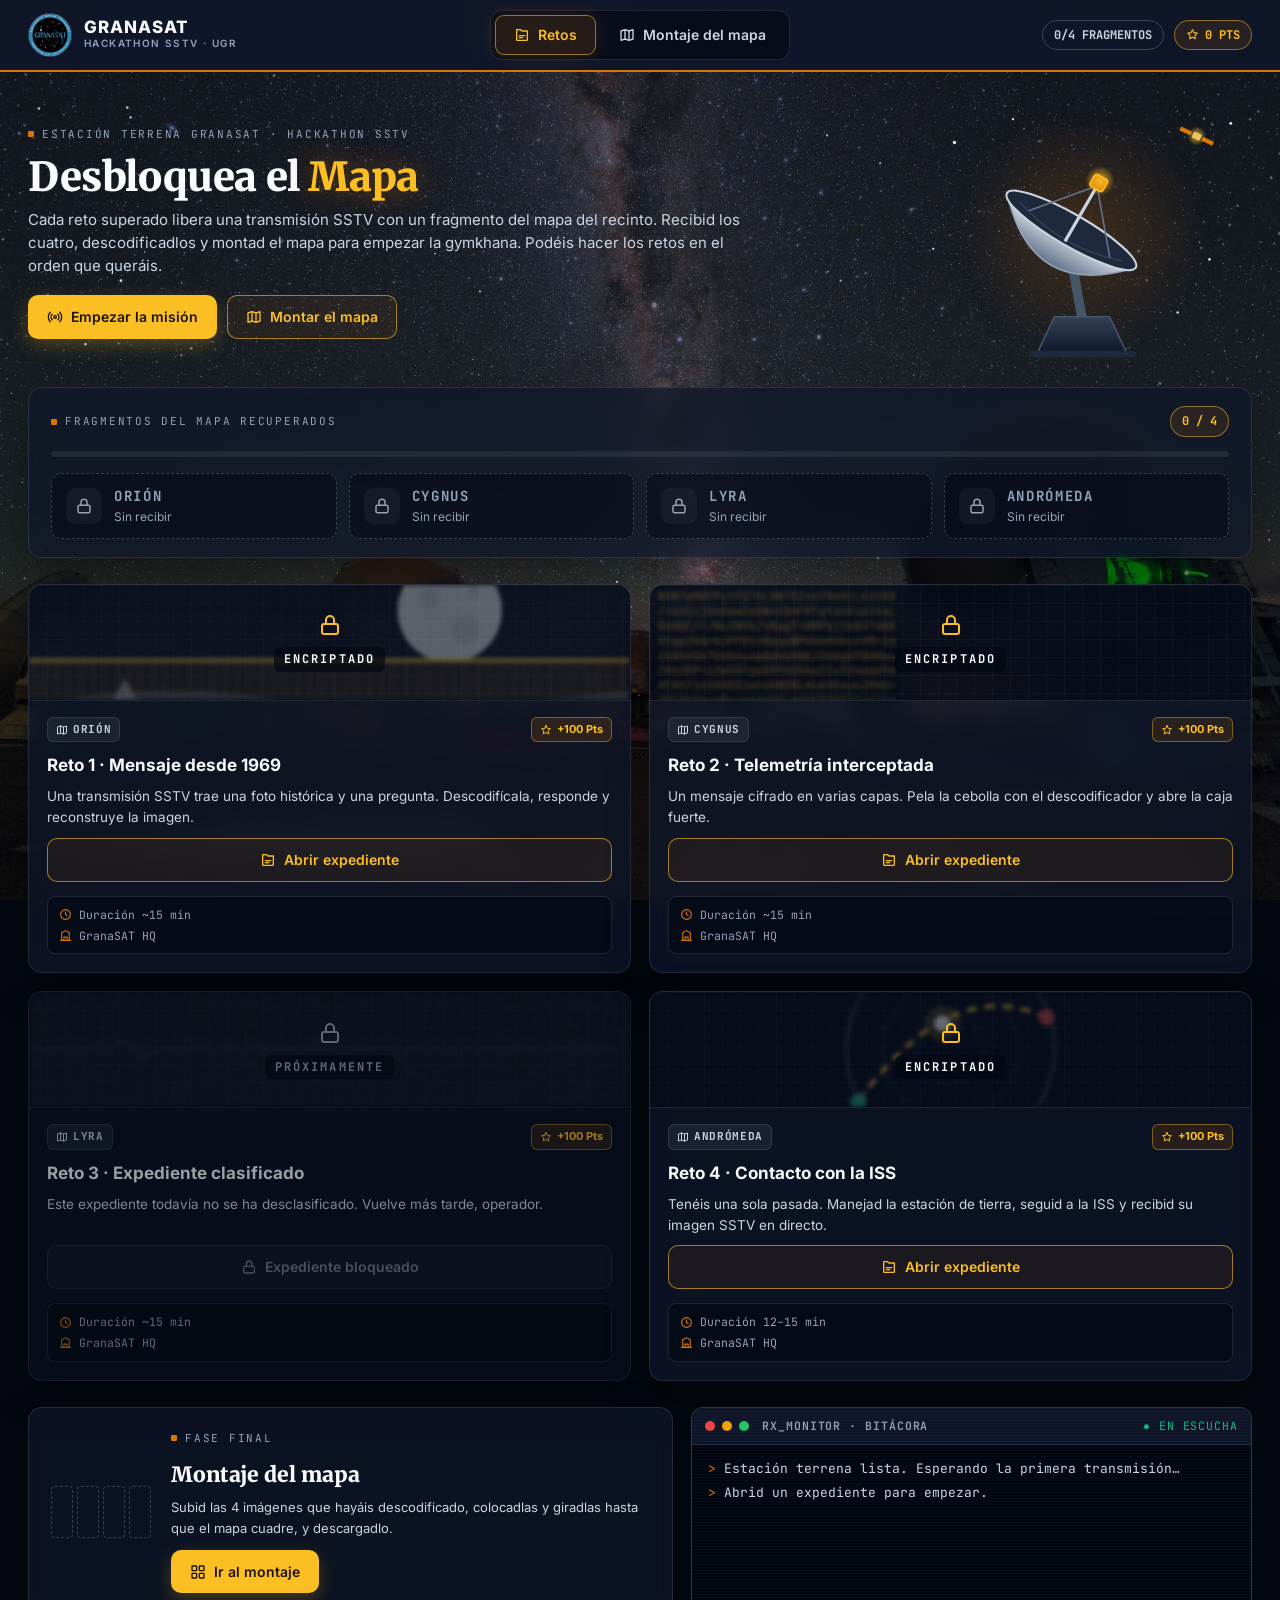
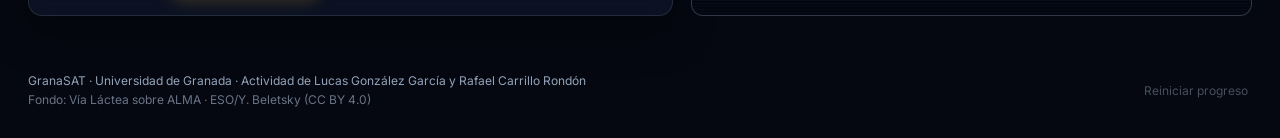
==== web/index.html @ 9832342c "Reto 4 «Contacto con la ISS»: la estación de tierra en un paso simulado → ANDRÓMEDA Sustituye a «SST" ====
<!DOCTYPE html>
<html lang="es">
<head>
  <meta charset="UTF-8">
  <meta name="viewport" content="width=device-width, initial-scale=1.0">
  <title>Desbloquea el Mapa · GranaSAT</title>
  <link rel="icon" href="assets/img/logo.jpg">
  <link rel="stylesheet" href="css/estilo.css">
</head>
<body>
  <header class="cabecera">
    <div class="cabecera-int">
      <a class="marca" href="#/panel" aria-label="Ir al panel principal">
        <img src="assets/img/logo.jpg" alt="Logo de GranaSAT">
        <div>
          <div class="marca-nombre">GRANASAT</div>
          <div class="marca-sub">Hackathon SSTV · UGR</div>
        </div>
      </a>
      <nav class="nav" aria-label="Secciones">
        <a href="#/panel" data-ruta="panel">Retos</a>
        <a href="#/montaje" data-ruta="montaje">Montaje del mapa</a>
      </nav>
      <div class="cabecera-der">
        <span class="chip" id="chip-fragmentos">0/4 FRAGMENTOS</span>
        <span class="chip chip-ambar" id="chip-puntos">0 PTS</span>
      </div>
    </div>
  </header>

  <main class="contenedor">
    <div id="aviso-global" class="aviso aviso-error oculto" style="margin:0 0 20px">
      Este navegador no permite descifrar las recompensas. Abrid la web con Chrome o Edge actualizados.
    </div>
    <div id="vista" class="vista"></div>
  </main>

  <footer class="pie">
    <span>GranaSAT · Universidad de Granada · Actividad de Lucas González García y Rafael Carrillo Rondón
      <br><span style="opacity:.7">Fondo: Vía Láctea sobre ALMA · ESO/Y. Beletsky (CC BY 4.0)</span></span>
    <button class="reinicio" id="reiniciar" title="Solo para la organización">Reiniciar progreso</button>
  </footer>

  <script src="js/iconos.js"></script>
  <script src="js/base.js"></script>
  <script src="js/efectos.js"></script>
  <script src="js/ilustraciones.js"></script>
  <script src="js/reproductor.js"></script>
  <script src="js/operaciones.js"></script>
  <script src="js/iss_sim.js"></script>
  <script src="assets/data/reto1_llaves.js"></script>
  <script src="assets/data/reto2_llaves.js"></script>
  <script src="assets/data/reto2_cadenas.js"></script>
  <script src="assets/data/reto4_llaves.js"></script>
  <script src="js/app.js"></script>
  <script src="js/reto1.js"></script>
  <script src="js/reto2.js"></script>
  <script src="js/reto4.js"></script>
  <script src="js/montaje.js"></script>
</body>
</html>
---- web/css/estilo.css ----
/* Hackathon SSTV · GranaSAT — estilo "Explorador Enigma" (oscuro) */

/* ---------- Fuentes locales (SIL Open Font License, ver assets/fonts/LICENCIAS.txt) ---------- */
@font-face { font-family: "Inter"; src: url("../assets/fonts/inter-latin.woff2") format("woff2"); font-weight: 400 800; font-display: swap; }
@font-face { font-family: "JetBrains Mono"; src: url("../assets/fonts/jetbrains-mono-latin.woff2") format("woff2"); font-weight: 400 700; font-display: swap; }
@font-face { font-family: "Merriweather"; src: url("../assets/fonts/merriweather-latin.woff2") format("woff2"); font-weight: 400 900; font-display: swap; }

:root {
  --navy: #0f172a;
  --navy-2: #111a2e;
  --naranja: #d97706;
  --ambar: #fbbf24;
  --texto: #f8fafc;
  --texto-2: #cbd5e1;
  --texto-3: #94a3b8;
  --exito: #10b981;
  --error: #f87171;
  --tarjeta: rgba(15, 23, 42, 0.72);
  --tarjeta-solida: rgba(11, 17, 32, 0.92);
  --borde: rgba(148, 163, 184, 0.18);
  --borde-fuerte: rgba(148, 163, 184, 0.32);
  --terminal: rgba(3, 7, 18, 0.85);
  --radio: 14px;
  --serif: "Merriweather", Georgia, serif;
  --sans: "Inter", "Segoe UI", system-ui, sans-serif;
  --mono: "JetBrains Mono", Consolas, monospace;
}

* { box-sizing: border-box; }
html { scroll-behavior: smooth; }
body {
  margin: 0;
  min-height: 100vh;
  color: var(--texto);
  font-family: var(--sans);
  font-size: 15px;
  line-height: 1.55;
  background-color: #050811;
  /* Fondo: Vía Láctea sobre las antenas de ALMA (ESO/Y. Beletsky, CC BY 4.0). Velo más oscuro arriba,
     donde va el texto, y más claro abajo para que asomen las antenas. */
  background-image: linear-gradient(180deg, rgba(5, 8, 17, 0.62) 0%, rgba(5, 8, 17, 0.5) 55%, rgba(5, 8, 17, 0.35) 100%),
                    url("../assets/img/fondo.jpg");
  background-size: cover;
  background-position: center bottom;
  background-attachment: fixed;
}
img { max-width: 100%; }
button, input, select { font: inherit; color: inherit; }
code, .mono { font-family: var(--mono); }
/* Sin ligaduras en la letra técnica: "==" o "->" deben verse tal cual (importa en Base64) */
code, .mono, textarea, .salida, .transmision, .chip, .ventana, .rotulo, .chuleta, .ingrediente-params { font-variant-ligatures: none; font-feature-settings: "liga" 0, "calt" 0; }
.paso, .panel { scroll-margin-top: 90px; }
a { color: var(--ambar); }
:focus-visible { outline: 2px solid var(--ambar); outline-offset: 2px; }
.oculto { display: none !important; }

/* ---------- Cabecera ---------- */
.cabecera {
  position: sticky; top: 0; z-index: 50;
  background: rgba(15, 23, 42, 0.94);
  backdrop-filter: blur(10px);
  border-bottom: 2px solid var(--naranja);
}
/* Tres columnas: marca a la izquierda, menú en el centro exacto, marcadores a la derecha */
.cabecera-int {
  max-width: 1440px; margin: 0 auto; padding: 10px 28px;
  display: grid; grid-template-columns: 1fr auto 1fr; align-items: center; gap: 24px;
}
.marca { justify-self: start; }
.marca { display: flex; align-items: center; gap: 12px; text-decoration: none; color: var(--texto); }
.marca img { width: 44px; height: 44px; border-radius: 50%; object-fit: cover; border: 1px solid var(--borde-fuerte); }
.marca-nombre { font-weight: 800; letter-spacing: 0.06em; font-size: 17px; line-height: 1.1; }
.marca-sub { font-size: 10px; letter-spacing: 0.14em; color: var(--texto-3); font-weight: 600; text-transform: uppercase; }
.nav {
  display: flex; gap: 4px; padding: 4px; border-radius: 12px;
  background: rgba(3, 7, 18, 0.55); border: 1px solid var(--borde);
}
.nav a {
  display: inline-flex; align-items: center; gap: 8px;
  color: var(--texto-2); text-decoration: none; font-weight: 600; font-size: 14px;
  padding: 8px 18px; border-radius: 9px; border: 1px solid transparent; transition: color 0.15s, background 0.15s;
}
.nav a svg { width: 16px; height: 16px; }
.nav a:hover { color: var(--texto); background: rgba(255, 255, 255, 0.05); }
.nav a.activo { color: var(--ambar); border-color: rgba(251, 191, 36, 0.55); background: rgba(217, 119, 6, 0.14); box-shadow: 0 0 18px rgba(217, 119, 6, 0.18); }
.cabecera-der { justify-self: end; display: flex; align-items: center; gap: 10px; }
.chip {
  display: inline-flex; align-items: center; gap: 6px;
  font-family: var(--mono); font-size: 12px; font-weight: 700;
  padding: 5px 11px; border-radius: 999px; border: 1px solid var(--borde-fuerte); color: var(--texto-2);
  white-space: nowrap;
}
.chip svg { width: 13px; height: 13px; flex: none; }
.chip-ambar { color: var(--ambar); border-color: rgba(251, 191, 36, 0.5); background: rgba(217, 119, 6, 0.12); }
.chip-verde { color: #6ee7b7; border-color: rgba(16, 185, 129, 0.5); background: rgba(16, 185, 129, 0.12); }

/* ---------- Estructura ---------- */
.contenedor { max-width: 1440px; margin: 0 auto; padding: 28px 28px 56px; }
.vista { animation: aparecer 0.25s ease; }
@keyframes aparecer { from { opacity: 0; transform: translateY(6px); } to { opacity: 1; transform: none; } }

.titulo {
  font-family: var(--serif); font-weight: 900; font-size: 40px; line-height: 1.12;
  margin: 0; letter-spacing: -0.01em;
}
.titulo em { font-style: normal; color: var(--ambar); text-shadow: 0 0 28px rgba(217, 119, 6, 0.45); }
.subtitulo { color: var(--texto-2); margin: 8px 0 0; max-width: 720px; }
.cabeza-vista { display: flex; align-items: flex-end; justify-content: space-between; gap: 24px; flex-wrap: wrap; margin-bottom: 26px; }

.panel {
  background: var(--tarjeta);
  border: 1px solid var(--borde);
  border-radius: var(--radio);
  backdrop-filter: blur(12px);
  box-shadow: 0 18px 40px rgba(0, 0, 0, 0.35);
}
.panel-cuerpo { padding: 22px; }
.etiqueta-seccion {
  font-family: var(--mono); font-size: 11px; letter-spacing: 0.16em; text-transform: uppercase;
  color: var(--texto-3); display: flex; align-items: center; gap: 8px; margin: 0 0 12px;
}
.etiqueta-seccion::before { content: ""; width: 6px; height: 6px; background: var(--naranja); border-radius: 1px; }
.h-seccion { font-family: var(--serif); font-weight: 900; font-size: 21px; margin: 0 0 6px; }
.texto-2 { color: var(--texto-2); }
.texto-3 { color: var(--texto-3); }
.pequeno { font-size: 13px; }

/* ---------- Botones ---------- */
.btn {
  display: inline-flex; align-items: center; justify-content: center; gap: 8px;
  padding: 10px 18px; border-radius: 10px; font-weight: 600; font-size: 14px;
  cursor: pointer; border: 1px solid transparent; text-decoration: none; white-space: nowrap;
  transition: transform 0.15s, box-shadow 0.15s, background 0.15s, border-color 0.15s;
}
.btn svg { width: 16px; height: 16px; flex: none; }
.btn:disabled { opacity: 0.45; cursor: not-allowed; transform: none !important; box-shadow: none !important; }
.btn-ambar { background: var(--ambar); color: #1c1203; box-shadow: 0 6px 18px rgba(251, 191, 36, 0.25); }
.btn-ambar:hover:not(:disabled) { transform: translateY(-1px); box-shadow: 0 8px 22px rgba(251, 191, 36, 0.38); }
.btn-borde { background: rgba(217, 119, 6, 0.08); color: var(--ambar); border-color: rgba(251, 191, 36, 0.6); }
.btn-borde:hover:not(:disabled) { background: rgba(217, 119, 6, 0.18); }
.btn-oscuro { background: rgba(255, 255, 255, 0.05); color: var(--texto); border-color: var(--borde-fuerte); }
.btn-oscuro:hover:not(:disabled) { background: rgba(255, 255, 255, 0.1); }
.btn-verde { background: var(--exito); color: #03241a; }
.btn-verde:hover:not(:disabled) { transform: translateY(-1px); box-shadow: 0 8px 22px rgba(16, 185, 129, 0.35); }
.btn-peq { padding: 6px 11px; font-size: 13px; border-radius: 8px; }
.btn-icono { padding: 7px; }

/* ---------- Progreso de fragmentos ---------- */
.progreso { padding: 18px 22px; margin-bottom: 26px; }
.progreso-cab { display: flex; align-items: center; justify-content: space-between; gap: 16px; margin-bottom: 14px; }
.progreso-cab .etiqueta-seccion { margin: 0; }
.barra { height: 6px; background: rgba(255, 255, 255, 0.07); border-radius: 99px; overflow: hidden; margin-bottom: 16px; }
.barra > div { height: 100%; background: linear-gradient(90deg, var(--naranja), var(--ambar)); border-radius: 99px; transition: width 0.6s ease; }
.fragmentos { display: grid; grid-template-columns: repeat(4, 1fr); gap: 12px; }
.fragmento {
  display: flex; align-items: center; gap: 12px; padding: 12px 14px;
  border-radius: 10px; border: 1px dashed var(--borde-fuerte); background: rgba(3, 7, 18, 0.45);
}
.fragmento .icono {
  width: 36px; height: 36px; border-radius: 9px; display: grid; place-items: center; flex: none;
  background: rgba(255, 255, 255, 0.04); color: var(--texto-3);
}
.fragmento .icono svg { width: 18px; height: 18px; }
.fragmento-nombre { font-family: var(--mono); font-weight: 700; letter-spacing: 0.12em; font-size: 14px; color: var(--texto-3); }
.fragmento-estado { font-size: 12px; color: var(--texto-3); }
.fragmento.ok { border-style: solid; border-color: rgba(16, 185, 129, 0.5); background: rgba(16, 185, 129, 0.08); }
.fragmento.ok .icono { background: rgba(16, 185, 129, 0.18); color: #6ee7b7; }
.fragmento.ok .fragmento-nombre { color: #a7f3d0; }
.fragmento.ok .fragmento-estado { color: #6ee7b7; }

/* ---------- Tarjetas de reto ---------- */
.retos { display: grid; grid-template-columns: repeat(4, 1fr); gap: 18px; }
.tarjeta { display: flex; flex-direction: column; overflow: hidden; transition: transform 0.2s, border-color 0.2s; }
.tarjeta:hover { transform: translateY(-3px); border-color: rgba(251, 191, 36, 0.35); }
.tarjeta-sello {
  height: 116px; display: flex; flex-direction: column; align-items: center; justify-content: center; gap: 10px;
  border-bottom: 1px solid var(--borde);
  background:
    linear-gradient(rgba(148, 163, 184, 0.05) 1px, transparent 1px) 0 0 / 18px 18px,
    linear-gradient(90deg, rgba(148, 163, 184, 0.05) 1px, transparent 1px) 0 0 / 18px 18px,
    rgba(3, 7, 18, 0.55);
}
.tarjeta-sello svg { width: 24px; height: 24px; color: var(--ambar); }
.tarjeta-sello span { font-family: var(--mono); font-weight: 700; letter-spacing: 0.18em; font-size: 12px; }
.tarjeta.curso .tarjeta-sello span { color: var(--ambar); }
.tarjeta.hecho .tarjeta-sello { background: rgba(16, 185, 129, 0.1); }
.tarjeta.hecho .tarjeta-sello svg, .tarjeta.hecho .tarjeta-sello span { color: #6ee7b7; }
.tarjeta.pronto { opacity: 0.62; }
.tarjeta.pronto:hover { transform: none; border-color: var(--borde); }
.tarjeta.pronto .tarjeta-sello svg { color: var(--texto-3); }
.tarjeta.pronto .tarjeta-sello span { color: var(--texto-3); }
.tarjeta-cuerpo { padding: 16px 18px 18px; display: flex; flex-direction: column; gap: 10px; flex: 1; }
.insignias { display: flex; justify-content: space-between; gap: 8px; }
.insignia {
  font-size: 11px; font-weight: 700; padding: 3px 8px; border-radius: 6px;
  display: inline-flex; align-items: center; gap: 5px;
}
.insignia-frag { background: rgba(148, 163, 184, 0.1); color: var(--texto-2); border: 1px solid var(--borde); font-family: var(--mono); letter-spacing: 0.06em; }
.insignia-pts { background: rgba(217, 119, 6, 0.14); color: var(--ambar); border: 1px solid rgba(251, 191, 36, 0.4); }
.tarjeta h3 { font-size: 17px; margin: 2px 0 0; line-height: 1.3; }
.tarjeta p { margin: 0; font-size: 13.5px; color: var(--texto-2); flex: 1; }
.tarjeta-pie {
  margin-top: 4px; padding: 9px 11px; border-radius: 8px; background: rgba(3, 7, 18, 0.6); border: 1px solid var(--borde);
  font-family: var(--mono); font-size: 11.5px; color: var(--texto-3); display: grid; gap: 3px;
}
.tarjeta-pie span { display: flex; align-items: center; gap: 7px; }
.tarjeta-pie svg { width: 13px; height: 13px; color: var(--naranja); }

/* ---------- Fila inferior del panel ---------- */
.fila-inferior { display: grid; grid-template-columns: 1.15fr 1fr; gap: 18px; margin-top: 26px; }
.cta-montaje { display: flex; gap: 20px; align-items: center; }
.cta-montaje .mini-mapa { display: grid; grid-template-columns: repeat(4, 22px); gap: 4px; flex: none; }
.cta-montaje .mini-mapa div { height: 52px; border-radius: 4px; border: 1px dashed var(--borde-fuerte); }
.cta-montaje .mini-mapa div.ok { border: none; background: linear-gradient(180deg, var(--naranja), var(--ambar)); }

/* ---------- Ventana RX_MONITOR ---------- */
.ventana { background: var(--terminal); border: 1px solid var(--borde-fuerte); border-radius: 12px; overflow: hidden; }
.ventana-barra {
  display: flex; align-items: center; gap: 7px; padding: 9px 13px;
  background: rgba(15, 23, 42, 0.95); border-bottom: 1px solid var(--borde);
  font-family: var(--mono); font-size: 11.5px; color: var(--texto-3); letter-spacing: 0.08em;
}
.ventana-barra i { width: 10px; height: 10px; border-radius: 50%; display: inline-block; }
.ventana-barra i:nth-child(1) { background: #ef4444; }
.ventana-barra i:nth-child(2) { background: #f59e0b; }
.ventana-barra i:nth-child(3) { background: #22c55e; }
.ventana-barra b { margin-left: 6px; font-weight: 600; }
.ventana-barra .der { margin-left: auto; color: var(--exito); }
.ventana-cuerpo { padding: 14px 16px; font-family: var(--mono); font-size: 13px; color: var(--texto-2); }
.log { margin: 0; padding: 0; list-style: none; display: grid; gap: 4px; max-height: 168px; overflow: auto; }
.log li::before { content: "> "; color: var(--naranja); }
.log li.ok { color: #6ee7b7; }

/* ---------- Expediente (cabecera de cada reto) ---------- */
.volver { display: inline-flex; align-items: center; gap: 6px; color: var(--texto-2); text-decoration: none; font-size: 14px; margin-bottom: 16px; }
.volver:hover { color: var(--ambar); }
.volver svg { width: 16px; height: 16px; }
.expediente { overflow: hidden; margin-bottom: 22px; }
.expediente-cab {
  display: flex; align-items: center; gap: 14px; padding: 16px 22px;
  border-bottom: 1px solid var(--borde); background: rgba(3, 7, 18, 0.5);
}
.expediente-cab .sello { width: 40px; height: 40px; border-radius: 10px; display: grid; place-items: center; background: rgba(217, 119, 6, 0.15); color: var(--ambar); }
.expediente-cab .sello svg { width: 22px; height: 22px; }
.expediente-num { font-family: var(--mono); font-weight: 700; letter-spacing: 0.1em; }
.expediente-fecha { font-family: var(--mono); font-size: 12px; color: var(--texto-3); }
.expediente-cuerpo { padding: 22px; display: grid; grid-template-columns: 1fr 1.25fr; gap: 24px; align-items: start; }
.datos { display: grid; grid-template-columns: repeat(3, 1fr); gap: 10px; margin-top: 18px; }
.dato { border: 1px solid var(--borde); border-radius: 10px; padding: 10px 12px; text-align: center; background: rgba(3, 7, 18, 0.45); }
.dato small { display: block; font-family: var(--mono); font-size: 10px; letter-spacing: 0.14em; color: var(--texto-3); text-transform: uppercase; }
.dato strong { display: block; margin-top: 3px; font-size: 16px; }
.dato.destacado { border-color: rgba(251, 191, 36, 0.45); background: rgba(217, 119, 6, 0.1); }
.dato.destacado strong { color: var(--ambar); }
.informe { border-left: 3px solid var(--naranja); }
.informe p { margin: 0 0 10px; line-height: 1.75; }
.informe p:last-child { margin: 0; }
.informe .linea-cmd { color: var(--ambar); }

/* ---------- Pasos del reto: línea de tiempo ---------- */
/* Cada paso lleva un nodo numerado (data-num) a la izquierda unido al siguiente por una línea.
   Hecho = ámbar relleno · activo = anillo que late · pendiente = gris. */
.pasos { display: grid; gap: 18px; position: relative; padding-left: 52px; }
.paso { position: relative; }
.paso::before {
  content: attr(data-num);
  position: absolute; left: -52px; top: 13px; width: 32px; height: 32px; border-radius: 50%;
  display: grid; place-items: center; z-index: 1;
  font-family: var(--mono); font-weight: 700; font-size: 13px;
  background: #0b1120; color: var(--texto-3); border: 2px solid var(--borde-fuerte);
  transition: background 0.3s, color 0.3s, border-color 0.3s, box-shadow 0.3s;
}
.paso::after {
  content: ""; position: absolute; left: -37px; top: 45px; bottom: -31px; width: 2px;
  background: var(--borde-fuerte); border-radius: 2px; transition: background 0.4s;
}
.paso.sin-nodo::before { display: none; }
.paso.sin-nodo::after { top: -18px; }
.paso:not(:has(~ .paso:not(.oculto)))::after { display: none; }
.paso.hecho::before { background: var(--ambar); color: #1c1203; border-color: var(--ambar); box-shadow: 0 0 16px rgba(251, 191, 36, 0.45); }
.paso.hecho::after { background: linear-gradient(180deg, var(--ambar), rgba(217, 119, 6, 0.55)); }
.paso.activo::before { color: var(--ambar); border-color: var(--ambar); animation: latido 1.8s ease-in-out infinite; }
.paso.recompensa.hecho::before { background: var(--exito); border-color: var(--exito); color: #03241a; box-shadow: 0 0 18px rgba(16, 185, 129, 0.5); }
@keyframes latido { 0%, 100% { box-shadow: 0 0 0 0 rgba(251, 191, 36, 0.45); } 50% { box-shadow: 0 0 0 8px rgba(251, 191, 36, 0); } }
.paso-cab { display: flex; align-items: center; gap: 12px; padding: 14px 20px; border-bottom: 1px solid var(--borde); }
.paso-num {
  width: 28px; height: 28px; border-radius: 8px; display: grid; place-items: center; flex: none;
  font-family: var(--mono); font-weight: 700; font-size: 13px; background: rgba(217, 119, 6, 0.15); color: var(--ambar);
}
.paso-cab h2 { font-size: 16px; margin: 0; font-weight: 700; }
.paso-cab .estado { margin-left: auto; }
.paso.hecho .paso-num { background: rgba(16, 185, 129, 0.18); color: #6ee7b7; }
.paso.bloqueado { opacity: 0.55; }
.paso-cuerpo { padding: 20px; }
.dos-col { display: grid; grid-template-columns: 1fr 1fr; gap: 20px; }

.campo { display: flex; gap: 10px; flex-wrap: wrap; }
.entrada {
  flex: 1; min-width: 200px; padding: 11px 14px; border-radius: 10px;
  background: rgba(3, 7, 18, 0.8); border: 1px solid var(--borde-fuerte); color: var(--texto); outline: none;
}
.entrada:focus { border-color: var(--ambar); box-shadow: 0 0 0 3px rgba(251, 191, 36, 0.15); }
.entrada.mono { font-family: var(--mono); letter-spacing: 0.04em; }
.aviso {
  margin-top: 12px; padding: 10px 14px; border-radius: 10px; font-size: 14px;
  display: flex; gap: 10px; align-items: flex-start;
}
.aviso svg { width: 18px; height: 18px; flex: none; margin-top: 1px; }
.aviso-ok { background: rgba(16, 185, 129, 0.12); border: 1px solid rgba(16, 185, 129, 0.4); color: #a7f3d0; }
.aviso-error { background: rgba(248, 113, 113, 0.1); border: 1px solid rgba(248, 113, 113, 0.4); color: #fecaca; }
.aviso-info { background: rgba(251, 191, 36, 0.08); border: 1px solid rgba(251, 191, 36, 0.35); color: #fde68a; }
.intentos { display: flex; gap: 6px; align-items: center; margin-top: 12px; font-size: 13px; color: var(--texto-3); }
.intentos i { width: 10px; height: 10px; border-radius: 50%; background: var(--ambar); display: inline-block; }
.intentos i.gastado { background: rgba(148, 163, 184, 0.25); }

/* Reproductor */
.reproductor { display: flex; gap: 12px; align-items: center; flex-wrap: wrap; }
.reproductor audio { flex: 1; min-width: 260px; height: 40px; }
.cargando { font-family: var(--mono); font-size: 13px; color: var(--texto-3); }
.lista-pasos { margin: 0; padding-left: 20px; color: var(--texto-2); font-size: 14px; display: grid; gap: 6px; }

/* Pistas */
.pistas { display: grid; gap: 10px; }
.pista {
  display: flex; gap: 12px; align-items: center; justify-content: space-between;
  padding: 10px 14px; border: 1px solid var(--borde); border-radius: 10px; background: rgba(3, 7, 18, 0.45);
}
.pista-texto { font-size: 14px; color: var(--texto-2); }
.pista.abierta { border-color: rgba(251, 191, 36, 0.35); }
.pista.abierta .pista-texto { color: #fde68a; }

/* Recompensa */
.recompensa { border-color: rgba(16, 185, 129, 0.45); background: linear-gradient(135deg, rgba(6, 78, 59, 0.55), rgba(15, 23, 42, 0.85)); }
.recompensa .paso-num { background: rgba(16, 185, 129, 0.2); color: #6ee7b7; }
.marcador { display: flex; gap: 12px; flex-wrap: wrap; margin-top: 14px; }

/* ---------- Puzle 3×3 ---------- */
.puzle-zona { display: grid; grid-template-columns: auto 1fr; gap: 28px; align-items: start; }
.tablero {
  width: 540px; aspect-ratio: 3 / 2; display: grid; grid-template-columns: repeat(3, 1fr); grid-template-rows: repeat(3, 1fr);
  gap: 3px; padding: 3px; border-radius: 12px; background: #060a14; border: 2px solid rgba(251, 191, 36, 0.35);
  user-select: none;
}
.ficha { position: relative; border-radius: 5px; background-size: 300% 300%; padding: 5px; transition: transform 0.15s, box-shadow 0.15s; border: 0; }
.ficha.movible { cursor: pointer; }
.ficha.movible:hover { transform: scale(0.97); box-shadow: inset 0 0 0 2px var(--ambar); }
.ficha.hueco { background: rgba(15, 23, 42, 0.9) !important; box-shadow: inset 0 0 14px rgba(0, 0, 0, 0.8); }
.ficha .num {
  position: absolute; top: 5px; left: 5px; width: 22px; height: 22px; display: grid; place-items: center;
  font-family: var(--mono); font-size: 11px; font-weight: 700; border-radius: 5px;
  background: rgba(3, 7, 18, 0.8); border: 1px solid rgba(255, 255, 255, 0.25);
}
.sin-numeros .ficha .num { display: none; }
.estadisticas { display: grid; grid-template-columns: repeat(3, 1fr); gap: 10px; margin-bottom: 16px; }
.referencia { display: flex; gap: 14px; align-items: center; margin-bottom: 16px; }
.referencia img { width: 132px; border-radius: 8px; border: 1px solid rgba(251, 191, 36, 0.4); cursor: zoom-in; }
.botonera { display: flex; flex-wrap: wrap; gap: 10px; }
.credito-foto { margin-top: 8px; display: grid; gap: 2px; font-size: 12.5px; color: var(--texto-2); }
.credito-foto span { font-family: var(--mono); font-size: 11px; color: var(--texto-3); }

.modal {
  position: fixed; inset: 0; z-index: 100; background: rgba(0, 0, 0, 0.85); backdrop-filter: blur(6px);
  display: flex; align-items: center; justify-content: center; flex-direction: column; gap: 14px; padding: 24px;
}
.modal img { max-width: 90vw; max-height: 80vh; border-radius: 10px; border: 2px solid var(--ambar); }

/* ---------- Reto 2: mini-CyberChef ---------- */
.transmision {
  font-family: var(--mono); font-size: 15px; word-break: break-all; color: #fde68a;
  padding: 12px 14px; border-radius: 10px; background: rgba(3, 7, 18, 0.8); border: 1px dashed rgba(251, 191, 36, 0.45);
  display: flex; justify-content: space-between; gap: 12px; align-items: center;
}
.cocina { display: grid; grid-template-columns: 210px 1fr 1.1fr; gap: 16px; }
.cocina-col { display: flex; flex-direction: column; gap: 10px; min-width: 0; }
.op-boton {
  display: flex; justify-content: space-between; align-items: center; width: 100%;
  padding: 10px 12px; border-radius: 9px; cursor: pointer; text-align: left;
  background: rgba(3, 7, 18, 0.6); border: 1px solid var(--borde-fuerte); color: var(--texto); font-weight: 600; font-size: 14px;
}
.op-boton:hover { border-color: var(--ambar); color: var(--ambar); }
.op-boton span { font-family: var(--mono); font-size: 11px; color: var(--texto-3); font-weight: 400; }
.receta { min-height: 230px; display: flex; flex-direction: column; gap: 8px; padding: 10px; border-radius: 10px; border: 1px dashed var(--borde-fuerte); background: rgba(3, 7, 18, 0.35); }
.receta-vacia { margin: auto; text-align: center; color: var(--texto-3); font-size: 13px; padding: 20px; }
.ingrediente { border-radius: 9px; border: 1px solid rgba(251, 191, 36, 0.35); background: rgba(217, 119, 6, 0.08); padding: 9px 10px; }
.ingrediente.apagado { opacity: 0.45; border-style: dashed; }
.ingrediente.fallo { border-color: rgba(248, 113, 113, 0.6); background: rgba(248, 113, 113, 0.08); }
.ingrediente-cab { display: flex; align-items: center; gap: 6px; }
.ingrediente-cab strong { font-size: 14px; flex: 1; }
.ingrediente-cab .n { font-family: var(--mono); font-size: 11px; color: var(--texto-3); }
.mini { background: transparent; border: 1px solid transparent; border-radius: 6px; color: var(--texto-3); cursor: pointer; padding: 3px; display: grid; place-items: center; }
.mini:hover { color: var(--texto); border-color: var(--borde-fuerte); }
.mini svg { width: 14px; height: 14px; }
.ingrediente-params { display: flex; gap: 8px; align-items: center; margin-top: 8px; flex-wrap: wrap; font-size: 13px; color: var(--texto-2); }
.ingrediente-params input[type="text"], .ingrediente-params select {
  padding: 5px 8px; border-radius: 7px; background: rgba(3, 7, 18, 0.85); border: 1px solid var(--borde-fuerte); font-family: var(--mono); font-size: 13px; min-width: 0;
}
.ingrediente-params input[type="text"] { flex: 1; text-transform: uppercase; }
.ingrediente-params input[type="range"] { flex: 1; accent-color: var(--ambar); }
.desp { font-family: var(--mono); font-weight: 700; color: var(--ambar); min-width: 26px; text-align: right; }
.zona-texto { display: flex; flex-direction: column; gap: 6px; }
.zona-texto textarea {
  width: 100%; min-height: 92px; resize: vertical; padding: 10px 12px; border-radius: 10px;
  background: rgba(3, 7, 18, 0.85); border: 1px solid var(--borde-fuerte); color: var(--texto);
  font-family: var(--mono); font-size: 14px; line-height: 1.5; word-break: break-all;
}
.salida { min-height: 110px; padding: 10px 12px; border-radius: 10px; background: rgba(3, 7, 18, 0.85); border: 1px solid rgba(16, 185, 129, 0.35); font-family: var(--mono); font-size: 15px; word-break: break-all; white-space: pre-wrap; color: #d1fae5; }
.salida.error { border-color: rgba(248, 113, 113, 0.45); color: #fecaca; font-family: var(--sans); font-size: 14px; }
.rotulo { display: flex; justify-content: space-between; align-items: center; font-family: var(--mono); font-size: 11px; letter-spacing: 0.14em; text-transform: uppercase; color: var(--texto-3); }

.chuleta { width: 100%; border-collapse: collapse; font-size: 13.5px; }
.chuleta th, .chuleta td { text-align: left; padding: 9px 10px; border-bottom: 1px solid var(--borde); vertical-align: top; }
.chuleta th { font-family: var(--mono); font-size: 11px; letter-spacing: 0.12em; text-transform: uppercase; color: var(--texto-3); font-weight: 600; }
.chuleta td:first-child { font-weight: 700; color: var(--ambar); white-space: nowrap; }
.chuleta td code { color: #fde68a; word-break: break-all; }
.chuleta tr.magia td { color: var(--texto-2); font-style: italic; }
.chuleta tr.magia td:first-child { color: var(--texto-3); }

.cuenta-atras { font-family: var(--mono); font-weight: 700; color: var(--error); }

/* ---------- Montaje del mapa ---------- */
.subida {
  display: block;
  border: 2px dashed rgba(251, 191, 36, 0.45); border-radius: 14px; padding: 18px 22px; text-align: center;
  background: rgba(217, 119, 6, 0.05); cursor: pointer; transition: background 0.15s, border-color 0.15s;
}
.subida:hover, .subida.encima { background: rgba(217, 119, 6, 0.12); border-color: var(--ambar); }
.subida svg { width: 30px; height: 30px; color: var(--ambar); }
.mesa { display: grid; grid-template-columns: repeat(4, 1fr); gap: 0; margin: 20px auto 0; max-width: 1180px; border-radius: 10px; overflow: hidden; border: 1px solid var(--borde-fuerte); background: rgba(3, 7, 18, 0.6); }
.hueco-mapa { position: relative; display: flex; flex-direction: column; border-right: 1px dashed var(--borde-fuerte); }
.hueco-mapa:last-child { border-right: 0; }
/* Con imagen, las piezas van pegadas: el mapa se ve de una pieza (solo los controles quedan separados) */
.hueco-mapa.lleno { border-right: 0; }
.hueco-mapa.lleno .lienzo-pieza { background: #fff; }
.hueco-mapa.lleno .controles-pieza { border-right: 1px dashed var(--borde-fuerte); }
.hueco-mapa.lleno .posicion { opacity: 0.55; }
.hueco-mapa.encima { background: rgba(251, 191, 36, 0.1); }
.lienzo-pieza { aspect-ratio: 433 / 640; display: grid; place-items: center; overflow: hidden; }
.lienzo-pieza.apaisado { aspect-ratio: 496 / 640; }
.lienzo-pieza canvas { width: 100%; height: 100%; display: block; cursor: grab; }
.lienzo-pieza .vacio { color: var(--texto-3); font-family: var(--mono); font-size: 12px; text-align: center; padding: 10px; }
.controles-pieza { display: flex; justify-content: center; gap: 4px; padding: 8px; border-top: 1px solid var(--borde); background: rgba(15, 23, 42, 0.85); flex-wrap: wrap; }
.posicion { position: absolute; top: 8px; left: 8px; font-family: var(--mono); font-size: 11px; padding: 2px 7px; border-radius: 6px; background: rgba(3, 7, 18, 0.85); border: 1px solid var(--borde-fuerte); z-index: 2; }
.opciones-montaje { display: flex; gap: 12px; flex-wrap: wrap; align-items: center; margin-top: 16px; }
.interruptor { display: inline-flex; align-items: center; gap: 8px; font-size: 14px; color: var(--texto-2); cursor: pointer; }
.interruptor input { accent-color: var(--ambar); width: 16px; height: 16px; }

/* ---------- Reproductor SSTV ---------- */
.rx { background: var(--terminal); border: 1px solid var(--borde-fuerte); border-radius: 12px; overflow: hidden; }
.rx-estado.vivo { color: var(--error); animation: parpadeo 1.2s steps(2) infinite; }
.rx-cascada { position: relative; height: 128px; background: rgb(6, 10, 22); border-bottom: 1px solid var(--borde); }
.rx-cascada canvas { width: 100%; height: 100%; display: block; }
.rx-marcas { position: absolute; inset: 0; pointer-events: none; }
.rx-marcas span {
  position: absolute; top: 0; bottom: 0; border-left: 1px dashed rgba(251, 191, 36, 0.35);
  font-family: var(--mono); font-size: 10px; color: var(--texto-3); padding: 3px 0 0 4px; white-space: nowrap;
}
.rx-marcas b { color: var(--ambar); font-weight: 700; }
.rx-reposo { position: absolute; inset: 0; display: grid; place-items: center; font-size: 12px; color: var(--texto-3); letter-spacing: 0.08em; }
.rx-controles { display: flex; align-items: center; gap: 12px; padding: 10px 12px; flex-wrap: wrap; }
.rx-play {
  width: 40px; height: 40px; border-radius: 50%; border: 0; cursor: pointer; flex: none;
  display: grid; place-items: center; background: var(--ambar); color: #1c1203;
  box-shadow: 0 0 0 4px rgba(251, 191, 36, 0.15), 0 6px 16px rgba(251, 191, 36, 0.25); transition: transform 0.15s;
}
.rx-play:hover { transform: scale(1.06); }
.rx-play svg { width: 18px; height: 18px; }
.rx-tiempo { font-size: 13px; color: var(--texto-2); white-space: nowrap; }
.rx-barra {
  flex: 1; min-width: 140px; height: 6px; -webkit-appearance: none; appearance: none; border-radius: 99px; cursor: pointer;
  background: linear-gradient(90deg, var(--naranja), var(--ambar)) 0 0 / var(--avance, 0%) 100% no-repeat, rgba(255, 255, 255, 0.1);
}
.rx-barra::-webkit-slider-thumb { -webkit-appearance: none; width: 14px; height: 14px; border-radius: 50%; background: #fff; box-shadow: 0 0 0 3px rgba(251, 191, 36, 0.5); }
.rx-freq { font-size: 13px; color: var(--ambar); min-width: 70px; text-align: right; white-space: nowrap; }

/* ---------- Pista: reto bloqueado ---------- */
.bloqueo-pista {
  position: fixed; inset: var(--alto-cabecera, 66px) 0 0 0; z-index: 40;
  display: grid; place-items: center; padding: 24px;
  background: rgba(3, 7, 18, 0.8); backdrop-filter: blur(7px); animation: aparecer 0.25s ease;
}
.bloqueo-caja {
  width: min(560px, 100%); text-align: center; padding: 28px; border-radius: 18px;
  background: var(--tarjeta-solida); border: 1px solid rgba(251, 191, 36, 0.4); box-shadow: 0 24px 60px rgba(0, 0, 0, 0.6), 0 0 40px rgba(217, 119, 6, 0.15);
}
.bloqueo-anillo { position: relative; width: 132px; height: 132px; margin: 0 auto 10px; }
.bloqueo-anillo svg { width: 100%; height: 100%; transform: rotate(-90deg); }
.bloqueo-anillo circle { fill: none; stroke-width: 7; }
.pista-fondo { stroke: rgba(255, 255, 255, 0.08); }
.pista-progreso { stroke: var(--ambar); stroke-linecap: round; stroke-dasharray: 326.73; transition: stroke-dashoffset 1s linear; filter: drop-shadow(0 0 6px rgba(251, 191, 36, 0.6)); }
.bloqueo-cuenta { position: absolute; inset: 0; display: grid; place-items: center; font-size: 30px; font-weight: 700; color: var(--ambar); }
.bloqueo-etq { letter-spacing: 0.2em; font-weight: 700; color: var(--error); animation: parpadeo 1.4s steps(2) infinite; }
.bloqueo-pista-texto { text-align: left; padding: 12px 14px; border-radius: 10px; background: rgba(251, 191, 36, 0.08); border: 1px solid rgba(251, 191, 36, 0.35); color: #fde68a; font-size: 14px; }
.bloqueo-pista-texto > span { display: block; font-size: 10px; letter-spacing: 0.16em; color: var(--texto-3); margin-bottom: 4px; }

/* ---------- Celebración al desbloquear ---------- */
.celebracion {
  position: fixed; inset: 0; z-index: 120; display: grid; place-items: center; padding: 24px;
  background: radial-gradient(circle at center, rgba(217, 119, 6, 0.18), rgba(3, 7, 18, 0.92) 60%);
  backdrop-filter: blur(6px); animation: aparecer 0.3s ease;
}
.celebracion-ondas { position: absolute; inset: 0; display: grid; place-items: center; pointer-events: none; }
.celebracion-ondas i {
  position: absolute; width: 220px; height: 220px; border-radius: 50%; border: 2px solid rgba(251, 191, 36, 0.5);
  animation: onda 2.4s ease-out infinite;
}
.celebracion-ondas i:nth-child(2) { animation-delay: 0.8s; }
.celebracion-ondas i:nth-child(3) { animation-delay: 1.6s; }
@keyframes onda { from { transform: scale(0.6); opacity: 1; } to { transform: scale(3.2); opacity: 0; } }
.celebracion-caja {
  position: relative; text-align: center; padding: 34px 40px; border-radius: 20px; width: min(520px, 100%);
  background: var(--tarjeta-solida); border: 1px solid rgba(251, 191, 36, 0.5); box-shadow: 0 0 60px rgba(217, 119, 6, 0.3);
}
.celebracion-etq { color: var(--exito); letter-spacing: 0.18em; font-size: 13px; font-weight: 700; }
.celebracion-nombre {
  font-size: 46px; font-weight: 700; letter-spacing: 0.14em; color: var(--ambar); margin: 10px 0 18px; min-height: 60px;
  text-shadow: 0 0 24px rgba(251, 191, 36, 0.55);
}
.celebracion-segmentos { display: flex; gap: 8px; justify-content: center; margin-bottom: 14px; }
.celebracion-segmentos span { width: 56px; height: 8px; border-radius: 99px; background: rgba(255, 255, 255, 0.1); }
.celebracion-segmentos span.ok { background: rgba(251, 191, 36, 0.6); }
.celebracion-segmentos span.nuevo { background: var(--ambar); box-shadow: 0 0 14px var(--ambar); animation: encender 1.2s ease 0.6s both; }
@keyframes encender { from { background: rgba(255, 255, 255, 0.1); box-shadow: none; } }
.celebracion p { color: var(--texto-2); margin: 0 0 20px; }
.ambar { color: var(--ambar); }

/* ---------- Animaciones de terminal ---------- */
.cursor { display: inline-block; width: 0.55em; height: 1.05em; margin-left: 2px; vertical-align: -0.15em; background: var(--ambar); animation: parpadeo 1s steps(2) infinite; }
@keyframes parpadeo { 50% { opacity: 0; } }
.estrellas { position: fixed; inset: 0; z-index: -1; pointer-events: none; }
.fragmento.recien { animation: recien 1.6s ease 0.3s 2; }
@keyframes recien { 50% { box-shadow: 0 0 0 4px rgba(16, 185, 129, 0.35), 0 0 30px rgba(16, 185, 129, 0.45); } }
@media (prefers-reduced-motion: reduce) {
  *, *::before, *::after { animation: none !important; transition: none !important; }
}

/* ---------- Portada del panel con la antena ---------- */
.portada { display: grid; grid-template-columns: 1fr 340px; gap: 24px; align-items: center; margin-bottom: 22px; }
.portada-arte { position: relative; }
.portada-arte::before { content: ""; position: absolute; inset: 10% 5%; background: radial-gradient(circle, rgba(217, 119, 6, 0.22), transparent 65%); filter: blur(10px); }
.antena { position: relative; width: 100%; height: auto; display: block; }
.antena .onda { opacity: 0; animation: onda-antena 1.8s ease-out infinite; }
@keyframes onda-antena { 0% { opacity: 0; } 25% { opacity: 1; } 100% { opacity: 0; } }
.ant-parpadeo { animation: parpadeo-suave 1.8s ease-in-out infinite; }
@keyframes parpadeo-suave { 50% { opacity: 0.25; } }
.ant-estrellas circle { fill: #e2e8f0; animation: parpadeo-suave 3s ease-in-out infinite; }
.ant-estrellas circle:nth-child(2n) { animation-delay: 1.2s; }
.ant-estrellas circle:nth-child(3n) { animation-delay: 2.1s; }
.ant-satelite { animation: orbita 9s ease-in-out infinite alternate; }
@keyframes orbita { from { transform: translate(268px, 34px) rotate(25deg); } to { transform: translate(232px, 56px) rotate(25deg); } }

/* ---------- Portadas de las tarjetas ---------- */
.tarjeta-sello { position: relative; overflow: hidden; }
.tarjeta-sello > svg, .tarjeta-sello > span { position: relative; z-index: 1; }
.tarjeta-sello > span { padding: 3px 10px; border-radius: 6px; background: rgba(3, 7, 18, 0.65); }
.tarjeta-arte { position: absolute; inset: 0; opacity: 0.38; filter: blur(2px) saturate(0.8); transition: opacity 0.35s, filter 0.35s; }
.tarjeta-arte svg { width: 100%; height: 100%; display: block; }
.tarjeta:hover .tarjeta-arte, .tarjeta.hecho .tarjeta-arte { opacity: 0.75; filter: none; }
.tarjeta.pronto:hover .tarjeta-arte { opacity: 0.45; filter: blur(1px); }
.arte-barrido { animation: barrido-arte 3.5s linear infinite; }
@keyframes barrido-arte { from { transform: translateY(-68px); } to { transform: translateY(52px); } }
.arte-cifrado {
  margin: 0; padding: 4px 8px; font-family: var(--mono); font-size: 11px; line-height: 1.35; color: #fbbf24;
  white-space: pre; animation: caer 14s linear infinite; font-variant-ligatures: none;
}
@keyframes caer { from { transform: translateY(-50%); } to { transform: translateY(0); } }

/* Glitch en ENCRIPTADO / PRÓXIMAMENTE: dos copias desplazadas que aparecen a ratos */
.glitch { position: relative; display: inline-block; }
.glitch::before, .glitch::after {
  content: attr(data-texto); position: absolute; inset: 3px 10px; opacity: 0; pointer-events: none;
}
.glitch::before { color: #f87171; animation: glitch-a 4.2s steps(1) infinite; }
.glitch::after { color: #38bdf8; animation: glitch-b 4.2s steps(1) infinite; }
.tarjeta.hecho .glitch::before, .tarjeta.hecho .glitch::after { display: none; }
@keyframes glitch-a { 0%, 91%, 100% { opacity: 0; transform: none; } 92% { opacity: 0.8; transform: translate(-3px, -1px); clip-path: inset(0 0 55% 0); } 95% { opacity: 0.8; transform: translate(2px, 1px); clip-path: inset(45% 0 0 0); } }
@keyframes glitch-b { 0%, 92%, 100% { opacity: 0; transform: none; } 93% { opacity: 0.8; transform: translate(3px, 1px); clip-path: inset(50% 0 0 0); } 96% { opacity: 0.8; transform: translate(-2px, 0); clip-path: inset(0 0 60% 0); } }

/* ---------- Marcador de puntos con destello ---------- */
#chip-puntos.destello { animation: destello 1.4s ease; }
@keyframes destello { 0% { box-shadow: 0 0 0 0 rgba(251, 191, 36, 0.7); transform: scale(1); } 20% { transform: scale(1.12); background: rgba(251, 191, 36, 0.35); } 100% { box-shadow: 0 0 0 14px rgba(251, 191, 36, 0); transform: scale(1); } }

/* ---------- Transición entre vistas: barrido de canal ---------- */
.barrido {
  position: fixed; left: 0; right: 0; top: 0; height: 100vh; z-index: 90; pointer-events: none;
  background: linear-gradient(180deg, transparent 0, rgba(251, 191, 36, 0.06) 40%, rgba(251, 191, 36, 0.55) 49.5%, #fff 50%, rgba(251, 191, 36, 0.55) 50.5%, rgba(251, 191, 36, 0.06) 60%, transparent 100%);
  animation: barrer 0.45s ease-in forwards;
}
@keyframes barrer { from { transform: translateY(-55%); opacity: 1; } to { transform: translateY(55%); opacity: 0.2; } }

/* ---------- Ventanas tipo monitor CRT ---------- */
.ventana, .rx { position: relative; }
.ventana::after, .rx::after {
  content: ""; position: absolute; inset: 0; pointer-events: none; border-radius: inherit;
  background: repeating-linear-gradient(180deg, rgba(255, 255, 255, 0.025) 0 1px, transparent 1px 3px);
  animation: crt 5s steps(60) infinite;
}
@keyframes crt { 0%, 100% { opacity: 0.9; } 50% { opacity: 0.6; } }

/* ---------- Carga con escáner ---------- */
.escaner { border: 1px solid var(--borde-fuerte); border-radius: 12px; overflow: hidden; background: var(--terminal); }
.escaner-pantalla {
  position: relative; height: 70px; overflow: hidden;
  background: repeating-linear-gradient(180deg, rgba(251, 191, 36, 0.07) 0 2px, transparent 2px 5px), rgb(6, 10, 22);
}
.escaner-barra {
  position: absolute; left: 0; right: 0; height: 18px;
  background: linear-gradient(180deg, transparent, rgba(251, 191, 36, 0.55), transparent);
  box-shadow: 0 0 18px rgba(251, 191, 36, 0.5); animation: escanear 1.4s ease-in-out infinite alternate;
}
@keyframes escanear { from { top: -18px; } to { top: 70px; } }
.escaner-texto { padding: 10px 14px; font-size: 13px; color: var(--ambar); border-top: 1px solid var(--borde); }

/* ---------- Chuleta del Espía en cajón lateral ---------- */
.chuleta-pestana {
  position: fixed; right: 0; top: 50%; transform: translateY(-50%); z-index: 30;
  writing-mode: vertical-rl; display: flex; align-items: center; gap: 10px;
  padding: 18px 10px; border-radius: 12px 0 0 12px; cursor: pointer;
  background: var(--ambar); color: #1c1203; border: 0; font-weight: 700; font-size: 14px; letter-spacing: 0.04em;
  box-shadow: -6px 0 24px rgba(0, 0, 0, 0.45), 0 0 22px rgba(251, 191, 36, 0.3); transition: padding 0.15s;
}
.chuleta-pestana:hover { padding-right: 14px; }
.chuleta-pestana svg { width: 18px; height: 18px; transform: rotate(90deg); }
.chuleta-pestana[aria-expanded="true"] { opacity: 0; pointer-events: none; }
.chuleta-cajon {
  position: fixed; top: var(--alto-cabecera, 66px); right: 0; bottom: 0; z-index: 35; width: min(560px, 92vw); overflow-y: auto;
  background: var(--tarjeta-solida); border-left: 1px solid rgba(251, 191, 36, 0.45);
  box-shadow: -24px 0 60px rgba(0, 0, 0, 0.6); backdrop-filter: blur(14px);
  transform: translateX(105%); transition: transform 0.3s cubic-bezier(0.2, 0.8, 0.2, 1);
}
.chuleta-cajon.abierto { transform: none; }
.chuleta-cajon .chuleta td:first-child { white-space: normal; }

/* ---------- Montaje: pasos, siluetas y vista grande ---------- */
.pasos-montaje { list-style: none; margin: 0 0 18px; padding: 0; display: grid; grid-template-columns: repeat(4, 1fr); gap: 10px; }
.pasos-montaje li {
  display: flex; align-items: center; gap: 10px; padding: 10px 12px; border-radius: 10px; font-size: 13.5px;
  background: rgba(3, 7, 18, 0.55); border: 1px solid var(--borde); color: var(--texto-3); transition: all 0.3s;
}
.pm-num {
  width: 26px; height: 26px; border-radius: 50%; display: grid; place-items: center; flex: none;
  font-family: var(--mono); font-weight: 700; font-size: 12px; border: 2px solid var(--borde-fuerte);
}
.pm-num svg { width: 14px; height: 14px; }
.pasos-montaje li.activo { color: var(--texto); border-color: rgba(251, 191, 36, 0.5); }
.pasos-montaje li.activo .pm-num { color: var(--ambar); border-color: var(--ambar); animation: latido 1.8s ease-in-out infinite; }
.pasos-montaje li.hecho { color: #a7f3d0; border-color: rgba(16, 185, 129, 0.4); background: rgba(16, 185, 129, 0.08); }
.pasos-montaje li.hecho .pm-num { background: var(--exito); border-color: var(--exito); color: #03241a; }
.lienzo-pieza .vacio { width: 100%; display: grid; justify-items: center; gap: 4px; font-family: var(--sans); font-size: 13px; color: var(--texto-2); }
.lienzo-pieza .vacio small { color: var(--texto-3); font-size: 11.5px; }
.silueta {
  width: 58%; aspect-ratio: 433 / 640; border: 2px dashed rgba(251, 191, 36, 0.4); border-radius: 8px; margin-bottom: 8px;
  display: grid; place-items: center; align-content: center; gap: 6px; color: rgba(251, 191, 36, 0.55);
  background: repeating-linear-gradient(135deg, rgba(251, 191, 36, 0.04) 0 10px, transparent 10px 20px);
}
.silueta b { font-family: var(--serif); font-size: 44px; font-weight: 900; line-height: 1; }
.silueta svg { width: 22px; height: 22px; }
.mapa-grande { max-width: 94vw; max-height: 80vh; border-radius: 10px; border: 2px solid var(--ambar); box-shadow: 0 0 40px rgba(217, 119, 6, 0.35); background: #0f172a; }

/* ---------- Reto 4: Contacto con la ISS ---------- */
.iss-barra {
  position: sticky; top: var(--alto-cabecera, 66px); z-index: 20; margin-bottom: 12px;
  display: flex; align-items: center; gap: 18px; padding: 8px 16px; border-radius: 12px;
  background: rgba(3, 7, 18, 0.92); border: 1px solid var(--borde-fuerte); backdrop-filter: blur(10px);
}
.iss-barra small { display: block; font-family: var(--mono); font-size: 10px; letter-spacing: 0.14em; color: var(--texto-3); }
.iss-reloj b { font-size: 28px; color: var(--ambar); line-height: 1; letter-spacing: 0.04em; }
.iss-barra.en-tx .iss-reloj b { color: #6ee7b7; }
.iss-fase b { display: block; font-size: 15px; }
.iss-fase span { font-size: 12px; color: var(--texto-2); }
.iss-alarma {
  display: flex; align-items: center; gap: 8px; padding: 7px 12px; border-radius: 8px; font-weight: 600; font-size: 14px;
  background: rgba(220, 38, 38, 0.22); border: 1px solid rgba(248, 113, 113, 0.7); color: #fecaca; animation: parpadeo 1.2s steps(2) infinite;
}
.iss-alarma svg { width: 18px; height: 18px; }
.iss-alarma b { font-family: var(--mono); color: #fff; }
.iss-mensaje { margin-left: auto; max-width: 46%; font-size: 13px; color: var(--texto-2); text-align: right; }
.iss-mensaje.error, .iss-mensaje.alarma { color: #fecaca; }
.iss-mensaje.ok { color: #6ee7b7; }
.iss-pestanas { display: flex; gap: 6px; margin-bottom: 0; }
.iss-pestanas button {
  display: inline-flex; align-items: center; gap: 8px; padding: 9px 18px; border-radius: 10px 10px 0 0; cursor: pointer;
  background: rgba(3, 7, 18, 0.6); border: 1px solid var(--borde); border-bottom: 0; color: var(--texto-2); font-weight: 600; font-size: 14px;
}
.iss-pestanas button svg { width: 16px; height: 16px; }
.iss-pestanas button.activa { background: var(--tarjeta-solida); color: var(--ambar); border-color: rgba(251, 191, 36, 0.5); }
.iss-panel { border-top-left-radius: 0; padding: 14px; }
.iss-estacion { display: grid; grid-template-columns: 1fr 1fr 1.15fr; gap: 14px; }
.iss-caja { background: rgba(3, 7, 18, 0.55); border: 1px solid var(--borde); border-radius: 12px; padding: 12px 14px; display: flex; flex-direction: column; gap: 10px; }
.iss-caja h3 { margin: 0; font-size: 13px; letter-spacing: 0.12em; text-transform: uppercase; color: var(--texto-3); display: flex; align-items: center; gap: 8px; font-family: var(--mono); }
.iss-caja h3 svg { width: 16px; height: 16px; color: var(--naranja); }
.iss-dial { display: flex; align-items: baseline; justify-content: center; gap: 8px; padding: 6px; border-radius: 10px; background: #050a14; border: 1px solid rgba(251, 191, 36, 0.35); }
.iss-dial span { font-size: 34px; color: var(--ambar); letter-spacing: 0.06em; text-shadow: 0 0 14px rgba(251, 191, 36, 0.35); }
.iss-dial small { color: var(--texto-3); }
.iss-pasos { display: grid; grid-template-columns: repeat(6, 1fr); gap: 4px; }
.iss-pasos .btn { padding: 6px 2px; font-size: 12px; }
.iss-fila { display: flex; align-items: center; gap: 8px; font-size: 13px; color: var(--texto-2); }
.iss-fila .entrada { min-width: 0; padding: 6px 10px; flex: 1; }
.iss-fila input[type="range"] { flex: 1; accent-color: var(--ambar); }
.iss-fila select { flex: 1; padding: 6px 8px; border-radius: 8px; background: rgba(3, 7, 18, 0.85); border: 1px solid var(--borde-fuerte); }
.iss-seg { display: flex; flex: 1; border: 1px solid var(--borde-fuerte); border-radius: 8px; overflow: hidden; }
.iss-seg button { flex: 1; padding: 6px 0; background: transparent; border: 0; border-right: 1px solid var(--borde); color: var(--texto-2); cursor: pointer; font-family: var(--mono); font-weight: 700; }
.iss-seg button:last-child { border-right: 0; }
.iss-seg button.activo { background: var(--ambar); color: #1c1203; }
.iss-eje-cab { display: flex; justify-content: space-between; font-size: 13px; color: var(--texto-2); }
.iss-eje-cab b { color: var(--ambar); font-size: 16px; }
.iss-brujula { width: 128px; align-self: center; }
.iss-brujula .b-aro { fill: rgba(3, 7, 18, 0.8); stroke: var(--borde-fuerte); }
.iss-brujula .b-aro2 { fill: none; stroke: rgba(148, 163, 184, 0.15); }
.iss-brujula text { fill: var(--texto-3); font-family: var(--mono); font-size: 9px; text-anchor: middle; }
.iss-brujula line { stroke: var(--ambar); stroke-width: 2; }
.iss-brujula #iss-brujula-punta { fill: var(--ambar); }
.iss-interruptores { display: grid; gap: 6px; }
.iss-int {
  display: flex; align-items: center; gap: 10px; padding: 7px 10px; border-radius: 8px; cursor: pointer; text-align: left;
  background: rgba(3, 7, 18, 0.7); border: 1px solid var(--borde-fuerte); color: var(--texto-2); font-weight: 600; font-size: 13px;
}
.iss-int i { width: 30px; height: 16px; border-radius: 99px; background: #334155; position: relative; flex: none; transition: background 0.15s; }
.iss-int i::after { content: ""; position: absolute; top: 2px; left: 2px; width: 12px; height: 12px; border-radius: 50%; background: #cbd5e1; transition: left 0.15s; }
.iss-int.on { color: var(--texto); border-color: rgba(16, 185, 129, 0.5); }
.iss-int.on i { background: var(--exito); }
.iss-int.on i::after { left: 16px; background: #fff; }
.iss-luces { display: flex; gap: 12px; flex-wrap: wrap; font-family: var(--mono); font-size: 11px; color: var(--texto-3); }
.iss-luces span { display: inline-flex; align-items: center; gap: 5px; }
.iss-luces i { width: 10px; height: 10px; border-radius: 50%; background: #1e293b; border: 1px solid #334155; }
.iss-luces i.verde { background: var(--exito); box-shadow: 0 0 8px var(--exito); }
.iss-luces i.ambar { background: var(--ambar); box-shadow: 0 0 8px var(--ambar); }
.iss-luces i.roja { background: #ef4444; box-shadow: 0 0 8px #ef4444; }
.iss-luces i.parpadeo { animation: parpadeo 0.9s steps(2) infinite; }
.iss-codigo { display: flex; align-items: center; justify-content: space-between; padding: 6px 12px; border-radius: 8px; background: #050a14; border: 1px solid var(--borde-fuerte); }
.iss-codigo small { font-family: var(--mono); font-size: 10px; letter-spacing: 0.14em; color: var(--texto-3); }
.iss-codigo b { font-size: 20px; color: var(--ambar); }
.iss-codigo b.ok { color: #6ee7b7; }
.iss-codigo b.error { color: #f87171; }
.iss-medidor { display: flex; align-items: center; gap: 10px; }
.iss-medidor small { font-family: var(--mono); font-size: 10px; letter-spacing: 0.14em; color: var(--texto-3); }
.iss-medidor div { display: flex; gap: 3px; align-items: flex-end; height: 22px; }
.iss-medidor i { width: 12px; height: 22px; border-radius: 2px; background: #1e293b; }
.iss-medidor i.on { background: var(--exito); }
.iss-medidor i.on.medio { background: var(--ambar); }
.iss-medidor i.on.alto { background: #f97316; }
.iss-cascada { position: relative; }
.iss-cascada canvas { width: 100%; height: 92px; display: block; border-radius: 8px; background: #050a14; border: 1px solid var(--borde-fuerte); }
.iss-cascada-eje { display: flex; justify-content: space-between; font-size: 10px; color: var(--texto-3); margin-top: 2px; }
.iss-orbita { display: grid; grid-template-columns: minmax(0, 1fr) minmax(0, 1fr); gap: 20px; align-items: start; }
.iss-polar { width: 100%; max-width: 400px; display: block; margin: 0 auto; }
.iss-polar .p-aro { fill: rgba(3, 7, 18, 0.75); stroke: var(--borde-fuerte); stroke-width: 1.5; }
.iss-polar .p-aro2 { fill: none; stroke: rgba(148, 163, 184, 0.16); }
.iss-polar text { fill: var(--texto-2); font-family: var(--mono); font-size: 12px; text-anchor: middle; }
.iss-polar .p-el { fill: var(--texto-3); font-size: 9px; text-anchor: start; }
.iss-polar .p-ruta { fill: none; stroke: var(--ambar); stroke-width: 2; stroke-dasharray: 6 5; opacity: 0.85; }
.iss-polar .p-aos { fill: var(--exito); }
.iss-polar .p-los { fill: #ef4444; }
.iss-polar .p-etq { font-size: 10px; fill: var(--texto); font-weight: 700; }
.iss-polar .p-halo { fill: rgba(251, 191, 36, 0.25); animation: parpadeo-suave 1.4s ease-in-out infinite; }
.iss-polar .p-iss { fill: #fff; stroke: var(--ambar); stroke-width: 2; }
.iss-tabla td, .iss-tabla th { padding: 5px 10px; }
.iss-tabla tr.actual td { background: rgba(251, 191, 36, 0.16); color: var(--ambar); }
.iss-manual { display: grid; grid-template-columns: 220px 1fr; gap: 18px; align-items: start; }
.iss-indice { position: sticky; top: calc(var(--alto-cabecera, 66px) + 80px); display: grid; gap: 4px; }
.iss-indice button { text-align: left; padding: 7px 10px; border-radius: 8px; background: rgba(3, 7, 18, 0.55); border: 1px solid var(--borde); color: var(--texto-2); cursor: pointer; font-size: 13px; }
.iss-indice button:hover { color: var(--ambar); border-color: rgba(251, 191, 36, 0.4); }
.iss-manual-texto { max-height: 520px; overflow-y: auto; padding-right: 8px; }
.iss-manual-texto h3 { font-family: var(--serif); font-weight: 900; font-size: 18px; margin: 18px 0 8px; scroll-margin-top: 8px; }
.iss-manual-texto h3:first-child { margin-top: 0; }
.iss-manual-texto p { color: var(--texto-2); font-size: 14px; margin: 0 0 8px; }
.iss-manual-texto .chuleta { margin-bottom: 8px; }
.iss-reanudar { margin-bottom: 14px; }
.iss-resultado { margin-bottom: 14px; }
.iss-resultado.exito { border-color: rgba(16, 185, 129, 0.45); }
.iss-resultado.perdido { border-color: rgba(248, 113, 113, 0.45); }
.iss-resultado-cuerpo { display: grid; grid-template-columns: 1fr 1fr; gap: 20px; }
.iss-curva { width: 100%; height: 120px; display: block; border-radius: 8px; border: 1px solid var(--borde-fuerte); margin-bottom: 10px; }
.iss-informe { list-style: none; margin: 0; padding: 0; display: grid; gap: 6px; }
.iss-informe li { display: flex; gap: 8px; align-items: flex-start; font-size: 14px; padding: 7px 10px; border-radius: 8px; }
.iss-informe li svg { width: 16px; height: 16px; flex: none; margin-top: 2px; }
.iss-informe li.bien { background: rgba(16, 185, 129, 0.08); color: #a7f3d0; }
.iss-informe li.mal { background: rgba(248, 113, 113, 0.08); color: #fecaca; }
.iss-org { position: fixed; left: 16px; bottom: 16px; z-index: 60; padding: 10px 12px; max-width: 560px; border-color: rgba(251, 191, 36, 0.6); }
.iss-org-cab { display: flex; justify-content: space-between; gap: 12px; margin-bottom: 8px; font-size: 12px; color: var(--ambar); }
@media (max-width: 1100px) { .iss-estacion, .iss-orbita, .iss-resultado-cuerpo, .iss-manual { grid-template-columns: 1fr; } }

/* ---------- Pie ---------- */
.pie { max-width: 1440px; margin: 0 auto; padding: 0 28px 28px; display: flex; justify-content: space-between; align-items: center; gap: 12px; color: var(--texto-3); font-size: 12px; }
.reinicio { background: none; border: 0; color: rgba(148, 163, 184, 0.45); cursor: pointer; font-size: 12px; padding: 4px; }
.reinicio:hover { color: var(--error); }

/* ---------- Pantallas más estrechas ---------- */
@media (max-width: 1280px) {
  .retos { grid-template-columns: repeat(2, 1fr); }
  .cocina { grid-template-columns: 190px 1fr; }
  .cocina .col-texto { grid-column: 1 / -1; }
  .puzle-zona { grid-template-columns: 1fr; }
  .tablero { width: min(540px, 100%); }
}
@media (max-width: 900px) {
  .fragmentos { grid-template-columns: repeat(2, 1fr); }
  .fila-inferior, .expediente-cuerpo, .dos-col, .portada { grid-template-columns: 1fr; }
  .portada-arte { max-width: 260px; }
  .pasos-montaje { grid-template-columns: repeat(2, 1fr); }
  .nav { display: none; }
  .cabecera-int { grid-template-columns: 1fr auto; }
  .titulo { font-size: 32px; }
  .pasos { padding-left: 42px; }
  .paso::before { left: -42px; width: 28px; height: 28px; }
  .paso::after { left: -29px; }
}
@media (min-width: 1700px) {
  body { font-size: 16px; }
  .contenedor, .cabecera-int, .pie { max-width: 1640px; }
}
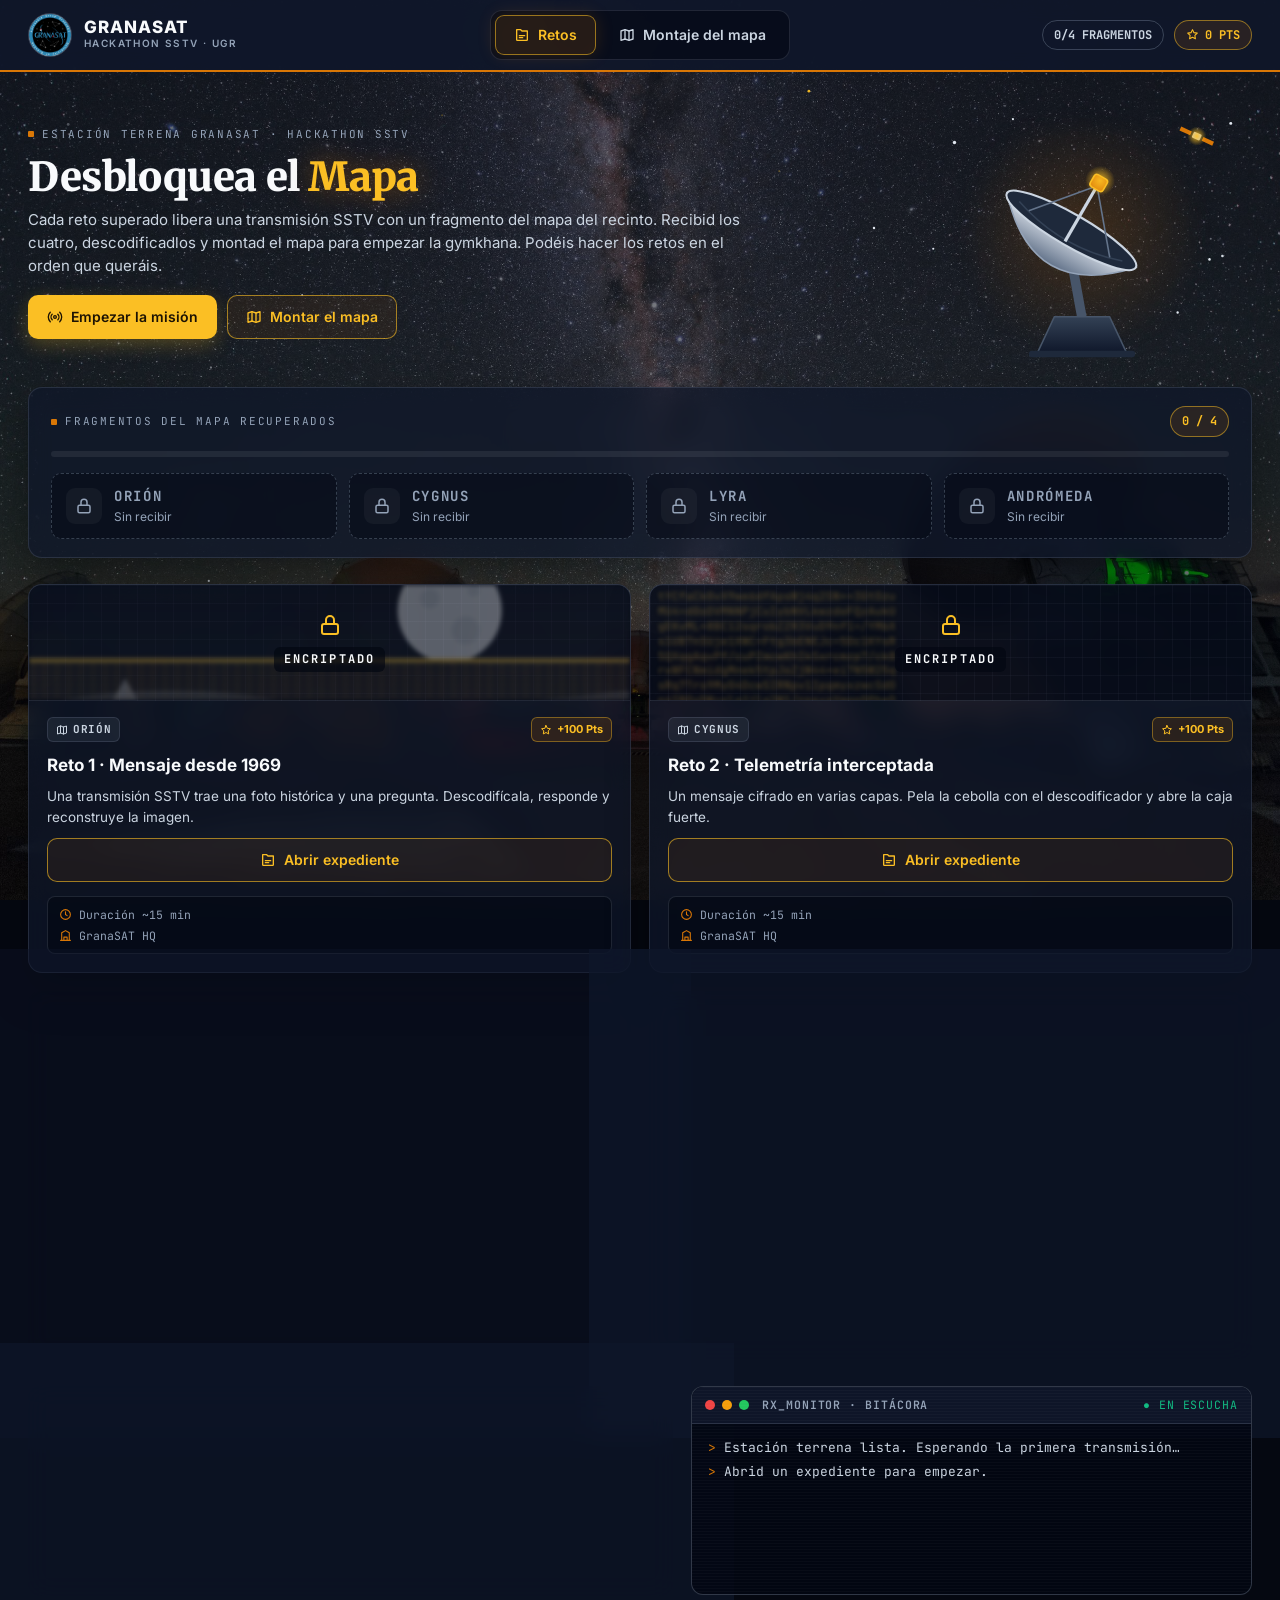
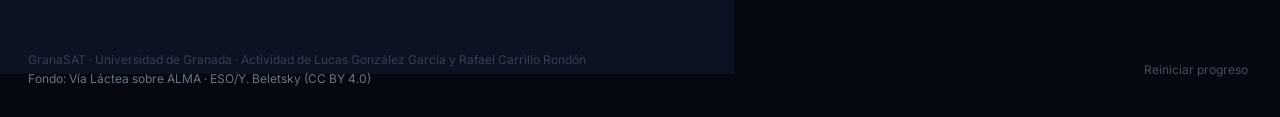
==== commit 13ba9ebf: "Reto 4 «¿Quién saboteó el GranaSAT-II?»: caso tipo Cluedo para 4 → ANDRÓMEDA - Sustituye a «Contacto" ====
--- a/web/index.html
+++ b/web/index.html
@@ -47,7 +47,6 @@
   <script src="js/ilustraciones.js"></script>
   <script src="js/reproductor.js"></script>
   <script src="js/operaciones.js"></script>
-  <script src="js/iss_sim.js"></script>
   <script src="assets/data/reto1_llaves.js"></script>
   <script src="assets/data/reto2_llaves.js"></script>
   <script src="assets/data/reto2_cadenas.js"></script>
@@ -55,6 +54,7 @@
   <script src="js/app.js"></script>
   <script src="js/reto1.js"></script>
   <script src="js/reto2.js"></script>
+  <script src="js/caso_sabotaje.js"></script>
   <script src="js/reto4.js"></script>
   <script src="js/montaje.js"></script>
 </body>
--- a/web/css/estilo.css
+++ b/web/css/estilo.css
@@ -655,128 +655,148 @@
 .silueta svg { width: 22px; height: 22px; }
 .mapa-grande { max-width: 94vw; max-height: 80vh; border-radius: 10px; border: 2px solid var(--ambar); box-shadow: 0 0 40px rgba(217, 119, 6, 0.35); background: #0f172a; }
 
-/* ---------- Reto 4: Contacto con la ISS ---------- */
-.iss-barra {
-  position: sticky; top: var(--alto-cabecera, 66px); z-index: 20; margin-bottom: 12px;
-  display: flex; align-items: center; gap: 18px; padding: 8px 16px; border-radius: 12px;
-  background: rgba(3, 7, 18, 0.92); border: 1px solid var(--borde-fuerte); backdrop-filter: blur(10px);
-}
-.iss-barra small { display: block; font-family: var(--mono); font-size: 10px; letter-spacing: 0.14em; color: var(--texto-3); }
-.iss-reloj b { font-size: 28px; color: var(--ambar); line-height: 1; letter-spacing: 0.04em; }
-.iss-barra.en-tx .iss-reloj b { color: #6ee7b7; }
-.iss-fase b { display: block; font-size: 15px; }
-.iss-fase span { font-size: 12px; color: var(--texto-2); }
-.iss-alarma {
-  display: flex; align-items: center; gap: 8px; padding: 7px 12px; border-radius: 8px; font-weight: 600; font-size: 14px;
-  background: rgba(220, 38, 38, 0.22); border: 1px solid rgba(248, 113, 113, 0.7); color: #fecaca; animation: parpadeo 1.2s steps(2) infinite;
-}
-.iss-alarma svg { width: 18px; height: 18px; }
-.iss-alarma b { font-family: var(--mono); color: #fff; }
-.iss-mensaje { margin-left: auto; max-width: 46%; font-size: 13px; color: var(--texto-2); text-align: right; }
-.iss-mensaje.error, .iss-mensaje.alarma { color: #fecaca; }
-.iss-mensaje.ok { color: #6ee7b7; }
-.iss-pestanas { display: flex; gap: 6px; margin-bottom: 0; }
-.iss-pestanas button {
-  display: inline-flex; align-items: center; gap: 8px; padding: 9px 18px; border-radius: 10px 10px 0 0; cursor: pointer;
-  background: rgba(3, 7, 18, 0.6); border: 1px solid var(--borde); border-bottom: 0; color: var(--texto-2); font-weight: 600; font-size: 14px;
-}
-.iss-pestanas button svg { width: 16px; height: 16px; }
-.iss-pestanas button.activa { background: var(--tarjeta-solida); color: var(--ambar); border-color: rgba(251, 191, 36, 0.5); }
-.iss-panel { border-top-left-radius: 0; padding: 14px; }
-.iss-estacion { display: grid; grid-template-columns: 1fr 1fr 1.15fr; gap: 14px; }
-.iss-caja { background: rgba(3, 7, 18, 0.55); border: 1px solid var(--borde); border-radius: 12px; padding: 12px 14px; display: flex; flex-direction: column; gap: 10px; }
-.iss-caja h3 { margin: 0; font-size: 13px; letter-spacing: 0.12em; text-transform: uppercase; color: var(--texto-3); display: flex; align-items: center; gap: 8px; font-family: var(--mono); }
-.iss-caja h3 svg { width: 16px; height: 16px; color: var(--naranja); }
-.iss-dial { display: flex; align-items: baseline; justify-content: center; gap: 8px; padding: 6px; border-radius: 10px; background: #050a14; border: 1px solid rgba(251, 191, 36, 0.35); }
-.iss-dial span { font-size: 34px; color: var(--ambar); letter-spacing: 0.06em; text-shadow: 0 0 14px rgba(251, 191, 36, 0.35); }
-.iss-dial small { color: var(--texto-3); }
-.iss-pasos { display: grid; grid-template-columns: repeat(6, 1fr); gap: 4px; }
-.iss-pasos .btn { padding: 6px 2px; font-size: 12px; }
-.iss-fila { display: flex; align-items: center; gap: 8px; font-size: 13px; color: var(--texto-2); }
-.iss-fila .entrada { min-width: 0; padding: 6px 10px; flex: 1; }
-.iss-fila input[type="range"] { flex: 1; accent-color: var(--ambar); }
-.iss-fila select { flex: 1; padding: 6px 8px; border-radius: 8px; background: rgba(3, 7, 18, 0.85); border: 1px solid var(--borde-fuerte); }
-.iss-seg { display: flex; flex: 1; border: 1px solid var(--borde-fuerte); border-radius: 8px; overflow: hidden; }
-.iss-seg button { flex: 1; padding: 6px 0; background: transparent; border: 0; border-right: 1px solid var(--borde); color: var(--texto-2); cursor: pointer; font-family: var(--mono); font-weight: 700; }
-.iss-seg button:last-child { border-right: 0; }
-.iss-seg button.activo { background: var(--ambar); color: #1c1203; }
-.iss-eje-cab { display: flex; justify-content: space-between; font-size: 13px; color: var(--texto-2); }
-.iss-eje-cab b { color: var(--ambar); font-size: 16px; }
-.iss-brujula { width: 128px; align-self: center; }
-.iss-brujula .b-aro { fill: rgba(3, 7, 18, 0.8); stroke: var(--borde-fuerte); }
-.iss-brujula .b-aro2 { fill: none; stroke: rgba(148, 163, 184, 0.15); }
-.iss-brujula text { fill: var(--texto-3); font-family: var(--mono); font-size: 9px; text-anchor: middle; }
-.iss-brujula line { stroke: var(--ambar); stroke-width: 2; }
-.iss-brujula #iss-brujula-punta { fill: var(--ambar); }
-.iss-interruptores { display: grid; gap: 6px; }
-.iss-int {
-  display: flex; align-items: center; gap: 10px; padding: 7px 10px; border-radius: 8px; cursor: pointer; text-align: left;
-  background: rgba(3, 7, 18, 0.7); border: 1px solid var(--borde-fuerte); color: var(--texto-2); font-weight: 600; font-size: 13px;
-}
-.iss-int i { width: 30px; height: 16px; border-radius: 99px; background: #334155; position: relative; flex: none; transition: background 0.15s; }
-.iss-int i::after { content: ""; position: absolute; top: 2px; left: 2px; width: 12px; height: 12px; border-radius: 50%; background: #cbd5e1; transition: left 0.15s; }
-.iss-int.on { color: var(--texto); border-color: rgba(16, 185, 129, 0.5); }
-.iss-int.on i { background: var(--exito); }
-.iss-int.on i::after { left: 16px; background: #fff; }
-.iss-luces { display: flex; gap: 12px; flex-wrap: wrap; font-family: var(--mono); font-size: 11px; color: var(--texto-3); }
-.iss-luces span { display: inline-flex; align-items: center; gap: 5px; }
-.iss-luces i { width: 10px; height: 10px; border-radius: 50%; background: #1e293b; border: 1px solid #334155; }
-.iss-luces i.verde { background: var(--exito); box-shadow: 0 0 8px var(--exito); }
-.iss-luces i.ambar { background: var(--ambar); box-shadow: 0 0 8px var(--ambar); }
-.iss-luces i.roja { background: #ef4444; box-shadow: 0 0 8px #ef4444; }
-.iss-luces i.parpadeo { animation: parpadeo 0.9s steps(2) infinite; }
-.iss-codigo { display: flex; align-items: center; justify-content: space-between; padding: 6px 12px; border-radius: 8px; background: #050a14; border: 1px solid var(--borde-fuerte); }
-.iss-codigo small { font-family: var(--mono); font-size: 10px; letter-spacing: 0.14em; color: var(--texto-3); }
-.iss-codigo b { font-size: 20px; color: var(--ambar); }
-.iss-codigo b.ok { color: #6ee7b7; }
-.iss-codigo b.error { color: #f87171; }
-.iss-medidor { display: flex; align-items: center; gap: 10px; }
-.iss-medidor small { font-family: var(--mono); font-size: 10px; letter-spacing: 0.14em; color: var(--texto-3); }
-.iss-medidor div { display: flex; gap: 3px; align-items: flex-end; height: 22px; }
-.iss-medidor i { width: 12px; height: 22px; border-radius: 2px; background: #1e293b; }
-.iss-medidor i.on { background: var(--exito); }
-.iss-medidor i.on.medio { background: var(--ambar); }
-.iss-medidor i.on.alto { background: #f97316; }
-.iss-cascada { position: relative; }
-.iss-cascada canvas { width: 100%; height: 92px; display: block; border-radius: 8px; background: #050a14; border: 1px solid var(--borde-fuerte); }
-.iss-cascada-eje { display: flex; justify-content: space-between; font-size: 10px; color: var(--texto-3); margin-top: 2px; }
-.iss-orbita { display: grid; grid-template-columns: minmax(0, 1fr) minmax(0, 1fr); gap: 20px; align-items: start; }
-.iss-polar { width: 100%; max-width: 400px; display: block; margin: 0 auto; }
-.iss-polar .p-aro { fill: rgba(3, 7, 18, 0.75); stroke: var(--borde-fuerte); stroke-width: 1.5; }
-.iss-polar .p-aro2 { fill: none; stroke: rgba(148, 163, 184, 0.16); }
-.iss-polar text { fill: var(--texto-2); font-family: var(--mono); font-size: 12px; text-anchor: middle; }
-.iss-polar .p-el { fill: var(--texto-3); font-size: 9px; text-anchor: start; }
-.iss-polar .p-ruta { fill: none; stroke: var(--ambar); stroke-width: 2; stroke-dasharray: 6 5; opacity: 0.85; }
-.iss-polar .p-aos { fill: var(--exito); }
-.iss-polar .p-los { fill: #ef4444; }
-.iss-polar .p-etq { font-size: 10px; fill: var(--texto); font-weight: 700; }
-.iss-polar .p-halo { fill: rgba(251, 191, 36, 0.25); animation: parpadeo-suave 1.4s ease-in-out infinite; }
-.iss-polar .p-iss { fill: #fff; stroke: var(--ambar); stroke-width: 2; }
-.iss-tabla td, .iss-tabla th { padding: 5px 10px; }
-.iss-tabla tr.actual td { background: rgba(251, 191, 36, 0.16); color: var(--ambar); }
-.iss-manual { display: grid; grid-template-columns: 220px 1fr; gap: 18px; align-items: start; }
-.iss-indice { position: sticky; top: calc(var(--alto-cabecera, 66px) + 80px); display: grid; gap: 4px; }
-.iss-indice button { text-align: left; padding: 7px 10px; border-radius: 8px; background: rgba(3, 7, 18, 0.55); border: 1px solid var(--borde); color: var(--texto-2); cursor: pointer; font-size: 13px; }
-.iss-indice button:hover { color: var(--ambar); border-color: rgba(251, 191, 36, 0.4); }
-.iss-manual-texto { max-height: 520px; overflow-y: auto; padding-right: 8px; }
-.iss-manual-texto h3 { font-family: var(--serif); font-weight: 900; font-size: 18px; margin: 18px 0 8px; scroll-margin-top: 8px; }
-.iss-manual-texto h3:first-child { margin-top: 0; }
-.iss-manual-texto p { color: var(--texto-2); font-size: 14px; margin: 0 0 8px; }
-.iss-manual-texto .chuleta { margin-bottom: 8px; }
-.iss-reanudar { margin-bottom: 14px; }
-.iss-resultado { margin-bottom: 14px; }
-.iss-resultado.exito { border-color: rgba(16, 185, 129, 0.45); }
-.iss-resultado.perdido { border-color: rgba(248, 113, 113, 0.45); }
-.iss-resultado-cuerpo { display: grid; grid-template-columns: 1fr 1fr; gap: 20px; }
-.iss-curva { width: 100%; height: 120px; display: block; border-radius: 8px; border: 1px solid var(--borde-fuerte); margin-bottom: 10px; }
-.iss-informe { list-style: none; margin: 0; padding: 0; display: grid; gap: 6px; }
-.iss-informe li { display: flex; gap: 8px; align-items: flex-start; font-size: 14px; padding: 7px 10px; border-radius: 8px; }
-.iss-informe li svg { width: 16px; height: 16px; flex: none; margin-top: 2px; }
-.iss-informe li.bien { background: rgba(16, 185, 129, 0.08); color: #a7f3d0; }
-.iss-informe li.mal { background: rgba(248, 113, 113, 0.08); color: #fecaca; }
-.iss-org { position: fixed; left: 16px; bottom: 16px; z-index: 60; padding: 10px 12px; max-width: 560px; border-color: rgba(251, 191, 36, 0.6); }
-.iss-org-cab { display: flex; justify-content: space-between; gap: 12px; margin-bottom: 8px; font-size: 12px; color: var(--ambar); }
-@media (max-width: 1100px) { .iss-estacion, .iss-orbita, .iss-resultado-cuerpo, .iss-manual { grid-template-columns: 1fr; } }
+/* ---------- Reto 4: ¿Quién saboteó el GranaSAT-II? (mesa de investigación para 4) ---------- */
+/* Colores de los expedientes (uno por investigador) */
+.r4-exp-telemetria { --exp: #38bdf8; }
+.r4-exp-radio { --exp: #a78bfa; }
+.r4-exp-camara { --exp: #f472b6; }
+.r4-exp-accesos { --exp: #fb923c; }
+/* Inicio del caso */
+.r4-inicio { display: grid; gap: 14px; justify-items: start; max-width: 980px; padding: 20px 24px; }
+.r4-inicio .ventana { width: 100%; }
+.r4-relato { font-size: 16px; line-height: 1.7; }
+.r4-relato p { margin: 0 0 12px; }
+.r4-relato p:last-child { margin-bottom: 0; }
+.r4-relato b { color: var(--texto); }
+.r4-abrir { font-size: 18px; padding: 14px 26px; }
+/* Barra superior */
+.r4-barra { display: flex; align-items: center; gap: 16px; margin-bottom: 10px; }
+.r4-barra .expediente-num { color: var(--ambar); font-size: 14px; }
+.r4-barra-ayuda { color: var(--texto-2); font-size: 14px; }
+.r4-barra .btn { margin-left: auto; }
+.r4-volver { margin: 0; }
+.r4-pistas-caja { max-width: 820px; margin-bottom: 10px; }
+/* Sospechosos */
+.r4-sospechosos { display: grid; grid-template-columns: repeat(5, 1fr); gap: 10px; margin-bottom: 10px; }
+.r4-sospechoso { display: flex; gap: 10px; align-items: flex-start; padding: 9px 10px; border-radius: 12px; background: var(--tarjeta-solida); border: 1px solid var(--borde); }
+.r4-silueta { width: 56px; height: 56px; flex: none; border-radius: 12px; border: 1px solid var(--borde-fuerte); }
+.r4-sospechoso h3 { margin: 0; font-family: var(--serif); font-weight: 900; font-size: 18px; line-height: 1.1; }
+.r4-sospechoso p { margin: 2px 0 0; font-size: 12.5px; color: var(--texto-2); line-height: 1.3; }
+.r4-sospechoso .r4-cargo { color: var(--ambar); font-weight: 600; }
+.r4-sospechoso b { color: var(--texto); }
+/* Los 4 expedientes de la mesa */
+.r4-expedientes { display: grid; grid-template-columns: 1fr 1fr; gap: 10px; margin-bottom: 10px; }
+.r4-exp {
+  position: relative; display: grid; grid-template-columns: 1fr auto; align-items: center; gap: 2px 14px; text-align: left; cursor: pointer;
+  padding: 12px 16px 12px 20px; border-radius: 12px; color: var(--texto); background: var(--tarjeta-solida);
+  border: 1px solid color-mix(in srgb, var(--exp) 55%, transparent); border-left: 6px solid var(--exp); transition: transform 0.15s, box-shadow 0.15s;
+}
+.r4-exp:hover, .r4-exp:focus-visible { transform: translateY(-1px); box-shadow: 0 0 0 2px color-mix(in srgb, var(--exp) 45%, transparent), 0 10px 24px rgba(0, 0, 0, 0.35); }
+.r4-exp-num { font-size: 11px; letter-spacing: 0.14em; color: var(--exp); grid-column: 1; }
+.r4-exp-rol { font-family: var(--serif); font-weight: 900; font-size: 24px; line-height: 1.15; grid-column: 1; }
+.r4-exp-tit { font-size: 14px; color: var(--texto-2); grid-column: 1; }
+.r4-exp-tit small { font-size: 13px; color: var(--texto-3); }
+.r4-exp-ampliar { grid-column: 2; grid-row: 1 / span 3; display: inline-flex; align-items: center; gap: 6px; padding: 8px 14px; border-radius: 10px; font-weight: 700; font-size: 15px; color: #0b1120; background: var(--exp); }
+.r4-exp-ampliar svg { width: 16px; height: 16px; }
+.r4-exp-vivo { position: absolute; top: 10px; right: 140px; font-family: var(--mono); font-size: 11px; color: #f472b6; animation: parpadeo-suave 1.2s ease-in-out infinite; }
+/* Pizarra de deducción */
+.r4-pizarra { padding: 12px 16px; }
+.r4-pizarra-cab { display: flex; justify-content: space-between; align-items: center; gap: 16px; margin-bottom: 8px; }
+.r4-pizarra h2 { margin: 0; font-family: var(--serif); font-weight: 900; font-size: 19px; }
+.r4-pizarra h2 small { font-family: var(--sans); font-weight: 500; font-size: 13px; color: var(--texto-3); }
+.r4-acusar-caja { display: flex; align-items: center; gap: 12px; }
+.r4-acusar-caja .mono { font-size: 13px; color: var(--texto-2); }
+#r4-acusar { font-size: 16px; padding: 10px 20px; }
+.r4-columnas { display: grid; grid-template-columns: minmax(0, 0.85fr) minmax(0, 1.6fr) minmax(0, 0.75fr); gap: 16px; }
+.r4-col h3 { margin: 0 0 6px; font-family: var(--mono); font-size: 13px; letter-spacing: 0.08em; color: var(--ambar); }
+.r4-col h3 small { color: var(--texto-3); letter-spacing: 0; }
+.r4-fichas { display: flex; flex-wrap: wrap; gap: 6px; }
+.r4-col-como .r4-fichas { display: grid; grid-template-columns: 1fr 1fr; }
+.r4-ficha {
+  padding: 6px 11px; border-radius: 8px; cursor: pointer; text-align: left; font-size: 14.5px; font-weight: 600; line-height: 1.25;
+  color: var(--texto); background: rgba(3, 7, 18, 0.7); border: 1px solid var(--borde-fuerte); transition: opacity 0.15s;
+}
+.r4-ficha:hover:not(:disabled) { border-color: var(--ambar); }
+.r4-ficha.tachada { text-decoration: line-through; text-decoration-thickness: 2px; text-decoration-color: #f87171; color: var(--texto-3); opacity: 0.6; }
+.r4-ficha.elegida { background: rgba(217, 119, 6, 0.2); border-color: var(--ambar); color: #fde68a; opacity: 1; box-shadow: 0 0 0 2px rgba(251, 191, 36, 0.3); }
+.r4-ficha:disabled { cursor: default; }
+.r4-ultima { margin: 8px 0 0; font-size: 13.5px; color: var(--texto-2); }
+.r4-ultima:empty { display: none; }
+.r4-ultima b { color: #fca5a5; }
+/* Expediente ampliado (casi pantalla completa) */
+.r4-ampliado {
+  position: fixed; z-index: 40; top: calc(var(--alto-cabecera, 66px) + 10px); left: 50%; transform: translateX(-50%); bottom: 10px;
+  width: min(1320px, calc(100vw - 24px)); display: flex; flex-direction: column; border-radius: 14px; overflow: hidden;
+  background: #0b1120; border: 2px solid var(--exp); box-shadow: 0 0 0 100vmax rgba(0, 0, 0, 0.6), 0 30px 80px rgba(0, 0, 0, 0.7);
+}
+.r4-ampliado[hidden] { display: none; }
+.r4-amp-cab { display: flex; align-items: center; gap: 18px; padding: 12px 18px; background: color-mix(in srgb, var(--exp) 14%, #0b1120); border-bottom: 1px solid color-mix(in srgb, var(--exp) 50%, transparent); }
+.r4-amp-cab h2 { margin: 0; font-family: var(--serif); font-weight: 900; font-size: 24px; }
+.r4-amp-cab .btn { margin-left: auto; font-size: 15px; }
+.r4-amp-cuerpo { overflow-y: auto; padding: 14px 20px 20px; font-size: 16px; color: var(--texto-2); }
+.r4-texto { margin: 10px 0; font-size: 16.5px; line-height: 1.55; }
+.r4-texto small { font-size: 13px; color: var(--texto-3); }
+/* Recuadro de la hora universal: imposible de pasar por alto */
+.r4-utc { display: flex; gap: 14px; align-items: flex-start; padding: 10px 16px; border-radius: 12px; background: rgba(250, 204, 21, 0.12); border: 3px solid #facc15; color: #fef9c3; }
+.r4-utc-icono { font-size: 40px; line-height: 1; }
+.r4-utc-tit { font-size: 20px; color: #fde047; }
+.r4-utc p { margin: 4px 0 0; font-size: 15px; line-height: 1.45; }
+.r4-utc-regla { font-size: 17px !important; color: #fff; }
+/* Gráficas de la telemetría */
+.r4-graficas { display: grid; grid-template-columns: repeat(3, 1fr); gap: 12px; }
+.r4-grafica { margin: 0; padding: 8px 10px; border-radius: 10px; background: rgba(3, 7, 18, 0.7); border: 1px solid var(--borde); }
+.r4-grafica figcaption { font-size: 15px; color: var(--texto); margin-bottom: 4px; }
+.r4-grafica figcaption small { color: var(--texto-3); }
+.r4-grafica svg { width: 100%; display: block; cursor: crosshair; }
+.r4-grafica .g-rejilla { stroke: rgba(148, 163, 184, 0.22); }
+.r4-grafica .g-rejilla.fina { stroke: rgba(148, 163, 184, 0.1); }
+.r4-grafica text { fill: var(--texto-3); font-family: var(--mono); font-size: 10px; }
+.r4-grafica .g-x, .r4-grafica .g-eje { text-anchor: middle; }
+.r4-grafica .g-y { text-anchor: end; }
+.r4-grafica .g-linea { fill: none; stroke: #38bdf8; stroke-width: 2.5; stroke-linejoin: round; }
+.r4-grafica .g-fin { stroke: #ef4444; stroke-dasharray: 3 3; }
+.r4-grafica .g-fin-t { fill: #fca5a5; }
+.r4-grafica .g-cursor line { stroke: #fde047; }
+.r4-grafica .g-cursor rect { fill: #0b1120; stroke: #fde047; }
+.r4-grafica .g-cursor text { fill: #fde047; font-size: 11px; font-weight: 700; }
+.r4-nota { margin: 0; padding: 12px 14px; border-radius: 10px; border: 1px dashed var(--borde-fuerte); font-size: 15px; align-self: center; }
+/* Registro de radio, norma, accesos y declaraciones */
+.r4-tabla td, .r4-tabla th { font-size: 15.5px; }
+.r4-tabla th { font-size: 12px; }
+.r4-fila-mala td { background: rgba(239, 68, 68, 0.12); color: #fecaca; }
+.r4-norma { display: flex; gap: 12px; align-items: center; margin-top: 14px; padding: 12px 16px; border-radius: 12px; background: rgba(167, 139, 250, 0.1); border: 2px solid #a78bfa; }
+.r4-norma span { font-size: 30px; }
+.r4-norma p { margin: 0; font-size: 16px; color: var(--texto); }
+.r4-aviso-hora { display: flex; align-items: center; gap: 8px; margin: 0 0 12px; padding: 10px 14px; border-radius: 10px; font-size: 17px; color: #fed7aa; background: rgba(251, 146, 60, 0.12); border: 2px solid #fb923c; }
+.r4-aviso-hora svg { width: 20px; height: 20px; }
+.r4-dos { display: grid; grid-template-columns: 1fr 1fr; gap: 20px; }
+.r4-dos h3 { margin: 0 0 6px; font-family: var(--serif); font-weight: 900; font-size: 18px; color: var(--texto); }
+.r4-dos blockquote { margin: 0 0 8px; padding: 8px 12px; border-left: 4px solid #fb923c; background: rgba(3, 7, 18, 0.6); border-radius: 0 8px 8px 0; font-size: 15.5px; line-height: 1.45; }
+.r4-sello { display: block; margin-top: 6px; padding: 4px 8px; border-radius: 6px; border: 2px solid var(--exito); color: #6ee7b7; font-weight: 700; font-size: 14px; transform: rotate(-1deg); }
+/* Cámara */
+.r4-recordatorio { display: flex; align-items: center; gap: 8px; margin: 6px 0 12px; padding: 10px 14px; border-radius: 10px; font-size: 16px; font-weight: 600; color: #fbcfe8; background: rgba(244, 114, 182, 0.1); border: 2px solid #f472b6; }
+.r4-recordatorio svg { width: 20px; height: 20px; flex: none; }
+.r4-recibir { font-size: 18px; padding: 14px 24px; margin-bottom: 12px; }
+.r4-mientras { display: flex; align-items: center; gap: 8px; font-size: 16px; color: #fde68a; }
+.r4-mientras svg { width: 18px; height: 18px; }
+/* Acusación */
+.r4-acusacion { width: min(1100px, 96vw); max-height: 92vh; overflow-y: auto; padding: 18px 22px; display: grid; gap: 12px; }
+.r4-acusacion h2 { margin: 0; font-family: var(--serif); font-weight: 900; font-size: 24px; }
+.r4-acusacion p { margin: 0; }
+.r4-acusacion .botonera { justify-content: flex-end; }
+.r4-fallo { font-size: 17px; text-align: left; display: block; }
+.r4-anteriores { font-size: 14px; color: var(--texto-2); }
+.r4-anteriores ul { margin: 6px 0 0; padding-left: 20px; }
+/* Caso resuelto */
+.r4-resuelto { display: grid; gap: 12px; max-width: 1100px; padding: 20px 24px; }
+.r4-resuelto h1 { margin: 0; font-family: var(--serif); font-weight: 900; font-size: 30px; color: #6ee7b7; }
+.r4-resuelto h2 { margin: 6px 0 0; font-family: var(--serif); font-weight: 900; font-size: 20px; }
+.r4-resuelto .texto-2 { margin: 0; }
+@media (max-width: 1100px) {
+  .r4-sospechosos { grid-template-columns: repeat(3, 1fr); }
+  .r4-expedientes, .r4-columnas, .r4-dos { grid-template-columns: 1fr; }
+  .r4-graficas { grid-template-columns: 1fr 1fr; }
+}
 
 /* ---------- Pie ---------- */
 .pie { max-width: 1440px; margin: 0 auto; padding: 0 28px 28px; display: flex; justify-content: space-between; align-items: center; gap: 12px; color: var(--texto-3); font-size: 12px; }
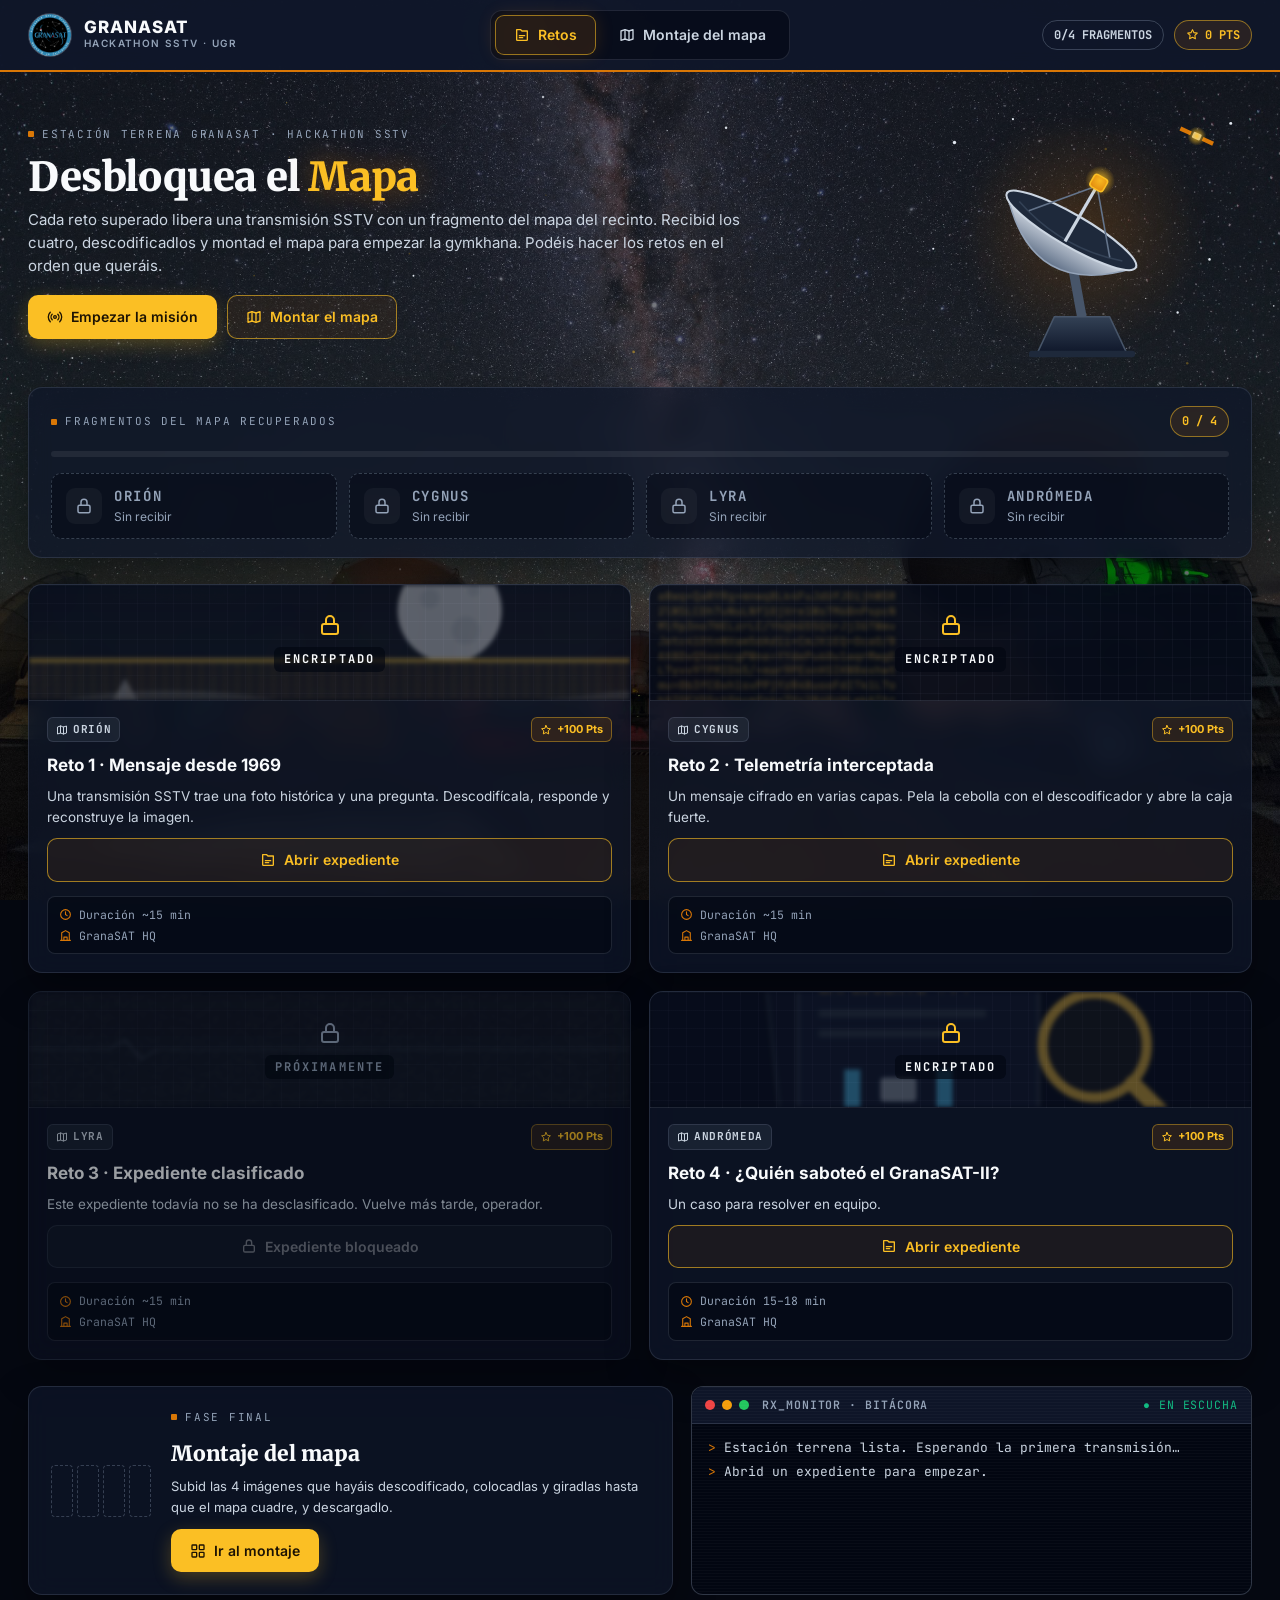
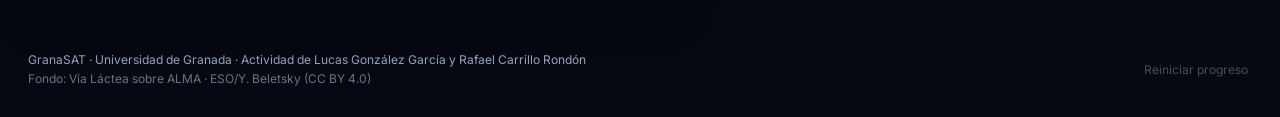
==== commit 93477ae5: "Reto 4: estética «el cuaderno del detective» Aplica especificaciones/reto4_estetica_cuaderno.md sin " ====
--- a/web/index.html
+++ b/web/index.html
@@ -6,6 +6,7 @@
   <title>Desbloquea el Mapa · GranaSAT</title>
   <link rel="icon" href="assets/img/logo.jpg">
   <link rel="stylesheet" href="css/estilo.css">
+  <link rel="stylesheet" href="css/reto4.css">
 </head>
 <body>
   <header class="cabecera">
--- a/web/css/estilo.css
+++ b/web/css/estilo.css
@@ -655,148 +655,7 @@
 .silueta svg { width: 22px; height: 22px; }
 .mapa-grande { max-width: 94vw; max-height: 80vh; border-radius: 10px; border: 2px solid var(--ambar); box-shadow: 0 0 40px rgba(217, 119, 6, 0.35); background: #0f172a; }
 
-/* ---------- Reto 4: ¿Quién saboteó el GranaSAT-II? (mesa de investigación para 4) ---------- */
-/* Colores de los expedientes (uno por investigador) */
-.r4-exp-telemetria { --exp: #38bdf8; }
-.r4-exp-radio { --exp: #a78bfa; }
-.r4-exp-camara { --exp: #f472b6; }
-.r4-exp-accesos { --exp: #fb923c; }
-/* Inicio del caso */
-.r4-inicio { display: grid; gap: 14px; justify-items: start; max-width: 980px; padding: 20px 24px; }
-.r4-inicio .ventana { width: 100%; }
-.r4-relato { font-size: 16px; line-height: 1.7; }
-.r4-relato p { margin: 0 0 12px; }
-.r4-relato p:last-child { margin-bottom: 0; }
-.r4-relato b { color: var(--texto); }
-.r4-abrir { font-size: 18px; padding: 14px 26px; }
-/* Barra superior */
-.r4-barra { display: flex; align-items: center; gap: 16px; margin-bottom: 10px; }
-.r4-barra .expediente-num { color: var(--ambar); font-size: 14px; }
-.r4-barra-ayuda { color: var(--texto-2); font-size: 14px; }
-.r4-barra .btn { margin-left: auto; }
-.r4-volver { margin: 0; }
-.r4-pistas-caja { max-width: 820px; margin-bottom: 10px; }
-/* Sospechosos */
-.r4-sospechosos { display: grid; grid-template-columns: repeat(5, 1fr); gap: 10px; margin-bottom: 10px; }
-.r4-sospechoso { display: flex; gap: 10px; align-items: flex-start; padding: 9px 10px; border-radius: 12px; background: var(--tarjeta-solida); border: 1px solid var(--borde); }
-.r4-silueta { width: 56px; height: 56px; flex: none; border-radius: 12px; border: 1px solid var(--borde-fuerte); }
-.r4-sospechoso h3 { margin: 0; font-family: var(--serif); font-weight: 900; font-size: 18px; line-height: 1.1; }
-.r4-sospechoso p { margin: 2px 0 0; font-size: 12.5px; color: var(--texto-2); line-height: 1.3; }
-.r4-sospechoso .r4-cargo { color: var(--ambar); font-weight: 600; }
-.r4-sospechoso b { color: var(--texto); }
-/* Los 4 expedientes de la mesa */
-.r4-expedientes { display: grid; grid-template-columns: 1fr 1fr; gap: 10px; margin-bottom: 10px; }
-.r4-exp {
-  position: relative; display: grid; grid-template-columns: 1fr auto; align-items: center; gap: 2px 14px; text-align: left; cursor: pointer;
-  padding: 12px 16px 12px 20px; border-radius: 12px; color: var(--texto); background: var(--tarjeta-solida);
-  border: 1px solid color-mix(in srgb, var(--exp) 55%, transparent); border-left: 6px solid var(--exp); transition: transform 0.15s, box-shadow 0.15s;
-}
-.r4-exp:hover, .r4-exp:focus-visible { transform: translateY(-1px); box-shadow: 0 0 0 2px color-mix(in srgb, var(--exp) 45%, transparent), 0 10px 24px rgba(0, 0, 0, 0.35); }
-.r4-exp-num { font-size: 11px; letter-spacing: 0.14em; color: var(--exp); grid-column: 1; }
-.r4-exp-rol { font-family: var(--serif); font-weight: 900; font-size: 24px; line-height: 1.15; grid-column: 1; }
-.r4-exp-tit { font-size: 14px; color: var(--texto-2); grid-column: 1; }
-.r4-exp-tit small { font-size: 13px; color: var(--texto-3); }
-.r4-exp-ampliar { grid-column: 2; grid-row: 1 / span 3; display: inline-flex; align-items: center; gap: 6px; padding: 8px 14px; border-radius: 10px; font-weight: 700; font-size: 15px; color: #0b1120; background: var(--exp); }
-.r4-exp-ampliar svg { width: 16px; height: 16px; }
-.r4-exp-vivo { position: absolute; top: 10px; right: 140px; font-family: var(--mono); font-size: 11px; color: #f472b6; animation: parpadeo-suave 1.2s ease-in-out infinite; }
-/* Pizarra de deducción */
-.r4-pizarra { padding: 12px 16px; }
-.r4-pizarra-cab { display: flex; justify-content: space-between; align-items: center; gap: 16px; margin-bottom: 8px; }
-.r4-pizarra h2 { margin: 0; font-family: var(--serif); font-weight: 900; font-size: 19px; }
-.r4-pizarra h2 small { font-family: var(--sans); font-weight: 500; font-size: 13px; color: var(--texto-3); }
-.r4-acusar-caja { display: flex; align-items: center; gap: 12px; }
-.r4-acusar-caja .mono { font-size: 13px; color: var(--texto-2); }
-#r4-acusar { font-size: 16px; padding: 10px 20px; }
-.r4-columnas { display: grid; grid-template-columns: minmax(0, 0.85fr) minmax(0, 1.6fr) minmax(0, 0.75fr); gap: 16px; }
-.r4-col h3 { margin: 0 0 6px; font-family: var(--mono); font-size: 13px; letter-spacing: 0.08em; color: var(--ambar); }
-.r4-col h3 small { color: var(--texto-3); letter-spacing: 0; }
-.r4-fichas { display: flex; flex-wrap: wrap; gap: 6px; }
-.r4-col-como .r4-fichas { display: grid; grid-template-columns: 1fr 1fr; }
-.r4-ficha {
-  padding: 6px 11px; border-radius: 8px; cursor: pointer; text-align: left; font-size: 14.5px; font-weight: 600; line-height: 1.25;
-  color: var(--texto); background: rgba(3, 7, 18, 0.7); border: 1px solid var(--borde-fuerte); transition: opacity 0.15s;
-}
-.r4-ficha:hover:not(:disabled) { border-color: var(--ambar); }
-.r4-ficha.tachada { text-decoration: line-through; text-decoration-thickness: 2px; text-decoration-color: #f87171; color: var(--texto-3); opacity: 0.6; }
-.r4-ficha.elegida { background: rgba(217, 119, 6, 0.2); border-color: var(--ambar); color: #fde68a; opacity: 1; box-shadow: 0 0 0 2px rgba(251, 191, 36, 0.3); }
-.r4-ficha:disabled { cursor: default; }
-.r4-ultima { margin: 8px 0 0; font-size: 13.5px; color: var(--texto-2); }
-.r4-ultima:empty { display: none; }
-.r4-ultima b { color: #fca5a5; }
-/* Expediente ampliado (casi pantalla completa) */
-.r4-ampliado {
-  position: fixed; z-index: 40; top: calc(var(--alto-cabecera, 66px) + 10px); left: 50%; transform: translateX(-50%); bottom: 10px;
-  width: min(1320px, calc(100vw - 24px)); display: flex; flex-direction: column; border-radius: 14px; overflow: hidden;
-  background: #0b1120; border: 2px solid var(--exp); box-shadow: 0 0 0 100vmax rgba(0, 0, 0, 0.6), 0 30px 80px rgba(0, 0, 0, 0.7);
-}
-.r4-ampliado[hidden] { display: none; }
-.r4-amp-cab { display: flex; align-items: center; gap: 18px; padding: 12px 18px; background: color-mix(in srgb, var(--exp) 14%, #0b1120); border-bottom: 1px solid color-mix(in srgb, var(--exp) 50%, transparent); }
-.r4-amp-cab h2 { margin: 0; font-family: var(--serif); font-weight: 900; font-size: 24px; }
-.r4-amp-cab .btn { margin-left: auto; font-size: 15px; }
-.r4-amp-cuerpo { overflow-y: auto; padding: 14px 20px 20px; font-size: 16px; color: var(--texto-2); }
-.r4-texto { margin: 10px 0; font-size: 16.5px; line-height: 1.55; }
-.r4-texto small { font-size: 13px; color: var(--texto-3); }
-/* Recuadro de la hora universal: imposible de pasar por alto */
-.r4-utc { display: flex; gap: 14px; align-items: flex-start; padding: 10px 16px; border-radius: 12px; background: rgba(250, 204, 21, 0.12); border: 3px solid #facc15; color: #fef9c3; }
-.r4-utc-icono { font-size: 40px; line-height: 1; }
-.r4-utc-tit { font-size: 20px; color: #fde047; }
-.r4-utc p { margin: 4px 0 0; font-size: 15px; line-height: 1.45; }
-.r4-utc-regla { font-size: 17px !important; color: #fff; }
-/* Gráficas de la telemetría */
-.r4-graficas { display: grid; grid-template-columns: repeat(3, 1fr); gap: 12px; }
-.r4-grafica { margin: 0; padding: 8px 10px; border-radius: 10px; background: rgba(3, 7, 18, 0.7); border: 1px solid var(--borde); }
-.r4-grafica figcaption { font-size: 15px; color: var(--texto); margin-bottom: 4px; }
-.r4-grafica figcaption small { color: var(--texto-3); }
-.r4-grafica svg { width: 100%; display: block; cursor: crosshair; }
-.r4-grafica .g-rejilla { stroke: rgba(148, 163, 184, 0.22); }
-.r4-grafica .g-rejilla.fina { stroke: rgba(148, 163, 184, 0.1); }
-.r4-grafica text { fill: var(--texto-3); font-family: var(--mono); font-size: 10px; }
-.r4-grafica .g-x, .r4-grafica .g-eje { text-anchor: middle; }
-.r4-grafica .g-y { text-anchor: end; }
-.r4-grafica .g-linea { fill: none; stroke: #38bdf8; stroke-width: 2.5; stroke-linejoin: round; }
-.r4-grafica .g-fin { stroke: #ef4444; stroke-dasharray: 3 3; }
-.r4-grafica .g-fin-t { fill: #fca5a5; }
-.r4-grafica .g-cursor line { stroke: #fde047; }
-.r4-grafica .g-cursor rect { fill: #0b1120; stroke: #fde047; }
-.r4-grafica .g-cursor text { fill: #fde047; font-size: 11px; font-weight: 700; }
-.r4-nota { margin: 0; padding: 12px 14px; border-radius: 10px; border: 1px dashed var(--borde-fuerte); font-size: 15px; align-self: center; }
-/* Registro de radio, norma, accesos y declaraciones */
-.r4-tabla td, .r4-tabla th { font-size: 15.5px; }
-.r4-tabla th { font-size: 12px; }
-.r4-fila-mala td { background: rgba(239, 68, 68, 0.12); color: #fecaca; }
-.r4-norma { display: flex; gap: 12px; align-items: center; margin-top: 14px; padding: 12px 16px; border-radius: 12px; background: rgba(167, 139, 250, 0.1); border: 2px solid #a78bfa; }
-.r4-norma span { font-size: 30px; }
-.r4-norma p { margin: 0; font-size: 16px; color: var(--texto); }
-.r4-aviso-hora { display: flex; align-items: center; gap: 8px; margin: 0 0 12px; padding: 10px 14px; border-radius: 10px; font-size: 17px; color: #fed7aa; background: rgba(251, 146, 60, 0.12); border: 2px solid #fb923c; }
-.r4-aviso-hora svg { width: 20px; height: 20px; }
-.r4-dos { display: grid; grid-template-columns: 1fr 1fr; gap: 20px; }
-.r4-dos h3 { margin: 0 0 6px; font-family: var(--serif); font-weight: 900; font-size: 18px; color: var(--texto); }
-.r4-dos blockquote { margin: 0 0 8px; padding: 8px 12px; border-left: 4px solid #fb923c; background: rgba(3, 7, 18, 0.6); border-radius: 0 8px 8px 0; font-size: 15.5px; line-height: 1.45; }
-.r4-sello { display: block; margin-top: 6px; padding: 4px 8px; border-radius: 6px; border: 2px solid var(--exito); color: #6ee7b7; font-weight: 700; font-size: 14px; transform: rotate(-1deg); }
-/* Cámara */
-.r4-recordatorio { display: flex; align-items: center; gap: 8px; margin: 6px 0 12px; padding: 10px 14px; border-radius: 10px; font-size: 16px; font-weight: 600; color: #fbcfe8; background: rgba(244, 114, 182, 0.1); border: 2px solid #f472b6; }
-.r4-recordatorio svg { width: 20px; height: 20px; flex: none; }
-.r4-recibir { font-size: 18px; padding: 14px 24px; margin-bottom: 12px; }
-.r4-mientras { display: flex; align-items: center; gap: 8px; font-size: 16px; color: #fde68a; }
-.r4-mientras svg { width: 18px; height: 18px; }
-/* Acusación */
-.r4-acusacion { width: min(1100px, 96vw); max-height: 92vh; overflow-y: auto; padding: 18px 22px; display: grid; gap: 12px; }
-.r4-acusacion h2 { margin: 0; font-family: var(--serif); font-weight: 900; font-size: 24px; }
-.r4-acusacion p { margin: 0; }
-.r4-acusacion .botonera { justify-content: flex-end; }
-.r4-fallo { font-size: 17px; text-align: left; display: block; }
-.r4-anteriores { font-size: 14px; color: var(--texto-2); }
-.r4-anteriores ul { margin: 6px 0 0; padding-left: 20px; }
-/* Caso resuelto */
-.r4-resuelto { display: grid; gap: 12px; max-width: 1100px; padding: 20px 24px; }
-.r4-resuelto h1 { margin: 0; font-family: var(--serif); font-weight: 900; font-size: 30px; color: #6ee7b7; }
-.r4-resuelto h2 { margin: 6px 0 0; font-family: var(--serif); font-weight: 900; font-size: 20px; }
-.r4-resuelto .texto-2 { margin: 0; }
-@media (max-width: 1100px) {
-  .r4-sospechosos { grid-template-columns: repeat(3, 1fr); }
-  .r4-expedientes, .r4-columnas, .r4-dos { grid-template-columns: 1fr; }
-  .r4-graficas { grid-template-columns: 1fr 1fr; }
-}
+/* El reto 4 tiene su propia hoja: css/reto4.css (el escritorio del detective) */
 
 /* ---------- Pie ---------- */
 .pie { max-width: 1440px; margin: 0 auto; padding: 0 28px 28px; display: flex; justify-content: space-between; align-items: center; gap: 12px; color: var(--texto-3); font-size: 12px; }
--- a/web/css/reto4.css
+++ b/web/css/reto4.css
@@ -0,0 +1,588 @@
+/* Reto 4 · ¿Quién saboteó el GranaSAT-II? — «el cuaderno del detective»
+   (especificaciones/reto4_estetica_cuaderno.md). Al entrar en el reto la escena cambia al escritorio de un detective:
+   madera, papel, tinta, sellos y corcho. Todo va bajo body[data-vista="reto4"] o con el prefijo .r4-, así que el resto
+   de la web no cambia. Sin degradados decorativos, sin iconos y sin emoticonos: las rayas del papel y del corcho son
+   patrones de bandas, y las texturas, ruido SVG incrustado. */
+
+/* ---------- Fuentes locales (ver assets/fonts/LICENCIAS.txt) ---------- */
+@font-face { font-family: "Courier Prime"; src: url("../assets/fonts/courier-prime-latin.woff2") format("woff2"); font-weight: 400; font-display: swap; }
+@font-face { font-family: "Courier Prime"; src: url("../assets/fonts/courier-prime-bold-latin.woff2") format("woff2"); font-weight: 700; font-display: swap; }
+@font-face { font-family: "Courier Prime"; src: url("../assets/fonts/courier-prime-italic-latin.woff2") format("woff2"); font-weight: 400; font-style: italic; font-display: swap; }
+@font-face { font-family: "Special Elite"; src: url("../assets/fonts/special-elite-latin.woff2") format("woff2"); font-weight: 400; font-display: swap; }
+@font-face { font-family: "Libre Baskerville"; src: url("../assets/fonts/libre-baskerville-latin.woff2") format("woff2"); font-weight: 400 700; font-display: swap; }
+@font-face { font-family: "Libre Baskerville"; src: url("../assets/fonts/libre-baskerville-italic-latin.woff2") format("woff2"); font-weight: 400; font-style: italic; font-display: swap; }
+@font-face { font-family: "Caveat"; src: url("../assets/fonts/caveat-latin.woff2") format("woff2"); font-weight: 400 700; font-display: swap; }
+
+body[data-vista="reto4"] {
+  /* Materiales */
+  --r4-madera: #3a2a1e;
+  --r4-madera-oscura: #24180f;
+  --r4-papel: #f3ead8;
+  --r4-viejo: #e8dcc0;
+  --r4-carton: #d9b98a;
+  --r4-ficha: #faf6ec;
+  --r4-adhesiva: #efe09a;
+  --r4-cuero: #5b2e1f;
+  /* Tintas */
+  --r4-tinta: #2b2118;
+  --r4-pluma: #1f3a5f;
+  --r4-sello: #8b1e1e;
+  --r4-lapiz: #6b6458;
+  --r4-foco: #d9a441;
+  /* Letras */
+  --r4-maquina: "Courier Prime", "Courier New", monospace;
+  --r4-rotulo: "Special Elite", "Courier Prime", monospace;
+  --r4-libro: "Libre Baskerville", Georgia, serif;
+  --r4-mano: "Caveat", "Segoe Print", cursive;
+  /* Texturas (ruido SVG incrustado, sin imágenes externas) */
+  --r4-ruido: url("data:image/svg+xml,%3Csvg xmlns='http://www.w3.org/2000/svg' width='240' height='240'%3E%3Cfilter id='n'%3E%3CfeTurbulence type='fractalNoise' baseFrequency='0.85' numOctaves='3' stitchTiles='stitch'/%3E%3CfeColorMatrix values='0 0 0 0 0.35 0 0 0 0 0.25 0 0 0 0 0.12 0 0 0 0.16 0'/%3E%3C/filter%3E%3Crect width='100%25' height='100%25' filter='url(%23n)'/%3E%3C/svg%3E");
+  --r4-veta: url("data:image/svg+xml,%3Csvg xmlns='http://www.w3.org/2000/svg' width='1400' height='700'%3E%3Cfilter id='m'%3E%3CfeTurbulence type='fractalNoise' baseFrequency='0.0022 0.06' numOctaves='4' seed='3' stitchTiles='stitch'/%3E%3CfeColorMatrix values='0 0 0 0 0.08 0 0 0 0 0.05 0 0 0 0 0.025 1.5 0 0 0 -0.5'/%3E%3C/filter%3E%3Crect width='100%25' height='100%25' filter='url(%23m)'/%3E%3C/svg%3E");
+  --r4-corcho: url("data:image/svg+xml,%3Csvg xmlns='http://www.w3.org/2000/svg' width='200' height='200'%3E%3Cfilter id='c'%3E%3CfeTurbulence type='fractalNoise' baseFrequency='0.7' numOctaves='2' seed='9' stitchTiles='stitch'/%3E%3CfeColorMatrix values='0 0 0 0 0.3 0 0 0 0 0.17 0 0 0 0 0.07 2.4 0 0 0 -1.1'/%3E%3C/filter%3E%3Crect width='100%25' height='100%25' filter='url(%23c)'/%3E%3C/svg%3E");
+  --r4-tinta-irregular: url("data:image/svg+xml,%3Csvg xmlns='http://www.w3.org/2000/svg' width='300' height='140'%3E%3Cfilter id='t'%3E%3CfeTurbulence type='fractalNoise' baseFrequency='0.28' numOctaves='3' seed='2'/%3E%3CfeColorMatrix values='0 0 0 0 0 0 0 0 0 0 0 0 0 0 0 -3 0 0 0 2.35'/%3E%3C/filter%3E%3Crect width='100%25' height='100%25' filter='url(%23t)'/%3E%3C/svg%3E");
+  --r4-raya-roja: url("data:image/svg+xml,%3Csvg xmlns='http://www.w3.org/2000/svg' viewBox='0 0 200 10' preserveAspectRatio='none'%3E%3Cpath d='M2 6 C40 2 90 8.5 130 4.5 S185 6 198 3.5' fill='none' stroke='%238b1e1e' stroke-width='2.2' stroke-linecap='round'/%3E%3C/svg%3E");
+  --r4-tachon: url("data:image/svg+xml,%3Csvg xmlns='http://www.w3.org/2000/svg' viewBox='0 0 100 12' preserveAspectRatio='none'%3E%3Cpath d='M1 7 C20 4 38 9 56 6 S88 4 99 7' fill='none' stroke='%231f3a5f' stroke-width='1.8' stroke-linecap='round'/%3E%3C/svg%3E");
+
+  background-color: var(--r4-madera);
+  background-image: var(--r4-veta);
+  background-size: 1400px 700px;
+  background-attachment: fixed;
+}
+body[data-vista="reto4"] .estrellas { display: none; }
+body[data-vista="reto4"] .contenedor { padding: 14px 58px 18px; }
+body[data-vista="reto4"] .cabecera { background: var(--r4-madera-oscura); backdrop-filter: none; border-bottom-color: var(--r4-sello); }
+body[data-vista="reto4"] .chip { border-radius: 3px; }
+body[data-vista="reto4"] .nav { background: none; border-color: transparent; }
+body[data-vista="reto4"] .nav a svg, body[data-vista="reto4"] .chip svg { display: none; } /* sin iconos dentro del caso */
+body[data-vista="reto4"] .nav a.activo { color: var(--r4-papel); background: none; border-color: transparent; box-shadow: none; text-decoration: underline; text-underline-offset: 6px; }
+body[data-vista="reto4"] .pie { color: #b8a68a; }
+body[data-vista="reto4"] :focus-visible { outline: 3px dashed var(--r4-foco); outline-offset: 3px; }
+.r4-defs { position: absolute; width: 0; height: 0; overflow: hidden; }
+
+/* ---------- Piezas comunes: sellos, palabras, etiquetas, chinchetas ---------- */
+.r4-sello {
+  display: inline-block; padding: 0.12em 0.55em; font-family: var(--r4-rotulo); font-size: 22px; line-height: 1.15;
+  letter-spacing: 0.1em; text-transform: uppercase; color: var(--r4-sello); border: 5px double currentColor; border-radius: 3px;
+  transform: rotate(-7deg); opacity: 0.86; pointer-events: none; mix-blend-mode: multiply;
+  -webkit-mask-image: var(--r4-tinta-irregular); mask-image: var(--r4-tinta-irregular);
+}
+.r4-sello.golpe { animation: r4-golpe 0.32s cubic-bezier(0.3, 1.6, 0.5, 1) both; }
+@keyframes r4-golpe { from { transform: scale(2) rotate(-7deg); opacity: 0; } to { opacity: 0.86; } }
+
+.r4-palabra {
+  padding: 0; border: 0; background: none; cursor: pointer; color: inherit;
+  font: 700 17px/1.3 var(--r4-maquina); text-decoration: underline; text-decoration-thickness: 1.5px; text-underline-offset: 5px;
+}
+.r4-palabra:hover { text-decoration-color: var(--r4-sello); text-decoration-thickness: 3px; }
+.r4-palabra:disabled { cursor: not-allowed; opacity: 0.55; text-decoration-style: dotted; }
+.r4-cab .r4-palabra, .r4-palabra-clara { color: var(--r4-papel); }
+.r4-cab .r4-palabra:hover, .r4-palabra-clara:hover { text-decoration-color: var(--r4-carton); }
+
+/* Botón de acción: una etiqueta de papel con el borde de un sello */
+.r4-boton-sello {
+  padding: 0.38em 0.9em 0.3em; cursor: pointer; font: 400 21px/1.2 var(--r4-rotulo); letter-spacing: 0.04em;
+  color: var(--r4-sello); background: var(--r4-papel) var(--r4-ruido); border: 2px solid currentColor; border-radius: 2px;
+  box-shadow: 2px 3px 0 rgba(20, 12, 6, 0.4); transform: rotate(-0.8deg); transition: transform 0.12s, box-shadow 0.12s;
+}
+.r4-boton-sello:hover:not(:disabled) { transform: rotate(-0.8deg) translateY(-2px); box-shadow: 3px 5px 0 rgba(20, 12, 6, 0.4); }
+.r4-boton-sello:active:not(:disabled) { transform: rotate(-0.8deg) translateY(1px); box-shadow: 1px 1px 0 rgba(20, 12, 6, 0.4); }
+.r4-boton-sello:disabled { cursor: not-allowed; color: var(--r4-lapiz); border-style: dashed; box-shadow: none; opacity: 0.8; }
+
+/* Etiqueta de equipaje para volver */
+.r4-etiqueta-papel {
+  padding: 8px 18px 8px 26px; cursor: pointer; border: 0; font: 700 17px/1.2 var(--r4-maquina); color: var(--r4-tinta);
+  background: var(--r4-carton) var(--r4-ruido); clip-path: polygon(14px 0, 100% 0, 100% 100%, 14px 100%, 0 50%);
+  transform: rotate(-1.5deg); transition: transform 0.12s;
+}
+.r4-etiqueta-papel:hover { transform: rotate(-1.5deg) translateX(-3px); }
+
+.r4-chincheta { position: absolute; top: -8px; left: 50%; width: 20px; height: 20px; margin-left: -10px; filter: drop-shadow(1px 2px 0 rgba(0, 0, 0, 0.35)); }
+.r4-chincheta circle { fill: var(--r4-sello); }
+.r4-chincheta .r4-brillo { fill: #c26a5c; }
+
+.r4-nota-margen {
+  display: inline-block; margin: 0; padding: 6px 14px 8px; font: 600 25px/1.1 var(--r4-mano); color: var(--r4-pluma);
+  background: var(--r4-ficha) var(--r4-ruido); box-shadow: 1px 2px 0 rgba(0, 0, 0, 0.25); transform: rotate(-2deg);
+}
+.r4-margen-rojo { margin: 0; font: 600 25px/1.15 var(--r4-mano); color: var(--r4-sello); transform: rotate(-1.2deg); }
+.r4-nota-lapiz { margin: 0; font: 600 24px/1.2 var(--r4-mano); color: var(--r4-pluma); }
+.r4-lapiz { color: var(--r4-lapiz); font-size: 16px; }
+.r4-cargando { margin: 8px 0; font: italic 17px var(--r4-maquina); color: var(--r4-lapiz); }
+
+/* Solapas fijas en los bordes: instrucciones a la izquierda, libreta a la derecha */
+.r4-solapa {
+  position: fixed; top: 38%; z-index: 48; padding: 18px 9px; cursor: pointer; border: 0; writing-mode: vertical-rl;
+  font: 700 17px/1 var(--r4-maquina); letter-spacing: 0.04em; box-shadow: 2px 2px 0 rgba(0, 0, 0, 0.4); transition: padding 0.12s;
+}
+.r4-solapa-instr { left: 0; transform: rotate(180deg); color: var(--r4-tinta); background: var(--r4-papel) var(--r4-ruido); border-radius: 4px 0 0 4px; }
+.r4-solapa-libreta { right: 0; top: 48%; color: var(--r4-papel); background: var(--r4-cuero) var(--r4-ruido); border-radius: 4px 0 0 4px; transition: right 0.3s cubic-bezier(0.2, 0.8, 0.2, 1); }
+.r4-solapa:hover { padding-block: 22px; }
+.r4-solapa-instr:hover { padding-left: 13px; }
+.r4-solapa-libreta:hover { padding-right: 13px; }
+.r4-con-libreta .r4-solapa-libreta { right: min(420px, 92vw); }
+
+/* ---------- Archivo: la mesa vista desde arriba ---------- */
+.r4-mesa { position: relative; }
+.r4-cab { display: flex; align-items: center; gap: 24px; margin: 0 0 18px; }
+.r4-titulo {
+  margin: 0; padding: 6px 20px 7px; font: 400 26px/1.15 var(--r4-rotulo); color: var(--r4-tinta);
+  background: var(--r4-papel) var(--r4-ruido); box-shadow: 2px 3px 0 rgba(0, 0, 0, 0.4); transform: rotate(-0.7deg); position: relative;
+}
+.r4-titulo::before { /* un trozo de cinta adhesiva sujeta la tira */
+  content: ""; position: absolute; top: -9px; left: 18px; width: 64px; height: 20px; transform: rotate(-4deg);
+  background: rgba(240, 232, 205, 0.55); border: 1px solid rgba(0, 0, 0, 0.06);
+}
+.r4-titulo-exp { margin-right: 12px; font: 700 16px var(--r4-maquina); color: var(--r4-sello); }
+.r4-cab-der { display: flex; align-items: center; gap: 26px; margin-left: auto; }
+
+.r4-pistas {
+  position: absolute; z-index: 6; top: 52px; right: 0; width: min(620px, 100%); padding: 16px 20px; color: var(--r4-tinta);
+  font: 17px/1.45 var(--r4-maquina); background: var(--r4-papel) var(--r4-ruido); box-shadow: 3px 4px 0 rgba(0, 0, 0, 0.4); transform: rotate(0.5deg);
+}
+.r4-pistas-aviso { margin: 0 0 8px; color: var(--r4-lapiz); font-size: 15.5px; }
+.r4-pista { margin: 8px 0 0; }
+.r4-pista.abierta { color: var(--r4-pluma); }
+
+.r4-archivo {
+  display: grid; grid-template-columns: minmax(0, 0.92fr) minmax(0, 1.08fr); gap: 40px;
+  height: calc(100vh - var(--alto-cabecera, 66px) - 96px); min-height: 500px;
+}
+.r4-izquierda { display: grid; grid-template-rows: auto 1fr; gap: 30px; min-height: 0; }
+
+/* Recorte de periódico con su nota clavada al lado */
+.r4-recorte-zona { display: flex; align-items: flex-start; gap: 22px; filter: drop-shadow(2px 4px 0 rgba(0, 0, 0, 0.4)); }
+.r4-recorte {
+  flex: 1 1 auto; max-width: 430px; display: grid; gap: 5px; padding: 14px 20px 20px; text-align: left; cursor: pointer; border: 0;
+  color: var(--r4-tinta); font-family: var(--r4-libro); background: var(--r4-viejo) var(--r4-ruido); transform: rotate(-1.2deg); transition: transform 0.15s;
+}
+.r4-recorte:hover { transform: rotate(-1.6deg) translateY(-4px); }
+.r4-recorte-cab { display: flex; justify-content: space-between; padding-bottom: 4px; border-bottom: 3px double var(--r4-tinta); font-style: italic; font-size: 13px; }
+.r4-recorte-sec { font-weight: 700; font-size: 14px; }
+.r4-recorte-tit { font-weight: 700; font-size: 22px; line-height: 1.15; }
+.r4-recorte-cols { columns: 2; column-gap: 16px; column-rule: 1px solid #b9a98a; max-height: 5.4em; overflow: hidden; font-size: 12px; line-height: 1.35; color: #4a3d2e; text-align: justify; }
+.r4-recorte-leer { justify-self: start; margin-top: 4px; font: 700 18px var(--r4-maquina); color: var(--r4-sello); text-decoration: underline; text-decoration-thickness: 2px; text-underline-offset: 5px; }
+.r4-nota-clavada {
+  position: relative; flex: 0 0 214px; margin-top: 18px; padding: 22px 16px 14px; background: var(--r4-ficha) var(--r4-ruido);
+  transform: rotate(3deg); transition: flex-basis 0.2s;
+}
+.r4-nota-clavada p { margin: 0; font: 700 29px/1.02 var(--r4-mano); color: var(--r4-pluma); }
+.r4-nota-clavada.leida { flex-basis: 168px; padding: 18px 12px 10px; }
+.r4-nota-clavada.leida p { font-size: 22px; font-weight: 600; }
+
+/* Carpetas de cartulina */
+.r4-carpetas { display: grid; grid-template-columns: 1fr 1fr; gap: 40px 30px; align-content: start; padding: 18px 8px 0 4px; }
+.r4-carpeta {
+  position: relative; display: grid; align-content: start; justify-items: start; gap: 12px; min-height: 124px; padding: 22px 18px 16px;
+  cursor: pointer; text-align: left; border: 0; border-radius: 0 3px 3px 3px; color: var(--r4-tinta);
+  background: var(--r4-carton) var(--r4-ruido); box-shadow: 0 2px 0 #b3915f, 3px 5px 0 rgba(15, 9, 4, 0.45);
+  transform: translate(var(--x, 0), var(--y, 0)) rotate(var(--giro, 0deg)); transition: transform 0.15s, box-shadow 0.15s;
+}
+.r4-carpeta:hover { transform: translate(var(--x, 0), calc(var(--y, 0) - 5px)) rotate(calc(var(--giro, 0deg) * 0.6)); box-shadow: 0 2px 0 #b3915f, 5px 9px 0 rgba(15, 9, 4, 0.4); }
+.r4-carpeta-pestana {
+  position: absolute; top: -21px; left: 0; min-width: 76px; padding: 3px 18px 2px; text-align: center; font: 700 15px var(--r4-maquina);
+  background: var(--r4-carton) var(--r4-ruido); clip-path: polygon(0 100%, 9px 0, calc(100% - 9px) 0, 100% 100%);
+}
+.r4-carpeta-2 .r4-carpeta-pestana { left: 32%; }
+.r4-carpeta-3 .r4-carpeta-pestana { left: 12%; }
+.r4-carpeta-4 .r4-carpeta-pestana { left: auto; right: 14%; }
+.r4-carpeta-etiqueta {
+  position: relative; z-index: 1; padding: 7px 12px 6px; font: 700 19px/1.2 var(--r4-maquina); background: var(--r4-ficha); box-shadow: 1px 1px 0 rgba(0, 0, 0, 0.18);
+  transform: rotate(-0.8deg);
+}
+.r4-carpeta:nth-child(even) .r4-carpeta-etiqueta { transform: rotate(0.9deg); }
+.r4-carpeta-abrir { font: 700 16px var(--r4-maquina); text-decoration: underline; text-decoration-thickness: 1.5px; text-underline-offset: 4px; }
+.r4-carpeta:hover .r4-carpeta-abrir { text-decoration-color: var(--r4-sello); text-decoration-thickness: 3px; }
+.r4-carpeta .r4-sello-revisado { position: absolute; right: 14px; bottom: 10px; font-size: 19px; display: none; }
+.r4-carpeta[data-estado="hecha"] .r4-sello-revisado { display: inline-block; }
+/* Abierta: asoma una hoja por el borde */
+.r4-carpeta[data-estado="abierta"]::before, .r4-carpeta[data-estado="hecha"]::before {
+  content: ""; position: absolute; top: -13px; right: 16px; width: 58%; height: 16px; background: var(--r4-ficha);
+  transform: rotate(2.5deg); box-shadow: 1px 1px 0 rgba(0, 0, 0, 0.2);
+}
+.r4-carpeta-vivo { font: 700 15px var(--r4-maquina); color: var(--r4-sello); }
+.r4-clip { position: absolute; top: -18px; right: 28px; width: 18px; height: 52px; }
+.r4-clip path { fill: none; stroke: #8b8a84; stroke-width: 2.3; stroke-linecap: round; }
+.r4-goma { position: absolute; top: 0; bottom: 0; left: 72%; width: 7px; background: #7a2f24; opacity: 0.88; box-shadow: 1px 0 0 rgba(0, 0, 0, 0.25); }
+
+/* Tablón de corcho */
+.r4-tablon { display: flex; flex-direction: column; gap: 12px; min-height: 0; }
+.r4-tablon-tit { margin: 0; font: 400 23px var(--r4-rotulo); color: var(--r4-papel); }
+.r4-corcho {
+  position: relative; flex: 1; min-height: 0; display: grid; grid-template-columns: 1fr 1fr; grid-template-rows: 1fr 1fr; gap: 16px 22px;
+  padding: 24px 22px 18px; background: #b4865a var(--r4-corcho); border: 12px solid #5a3b22; box-shadow: 0 0 0 1px #2a1c12, 3px 5px 0 rgba(10, 6, 2, 0.5);
+}
+.r4-hueco { min-height: 0; }
+.r4-vacio {
+  position: absolute; top: 50%; left: 50%; margin: 0; padding: 12px 18px; font: 17px/1.35 var(--r4-maquina); color: var(--r4-tinta);
+  background: var(--r4-ficha) var(--r4-ruido); transform: translate(-50%, -50%) rotate(-1.5deg); box-shadow: 2px 3px 0 rgba(0, 0, 0, 0.3);
+}
+.r4-ficha {
+  position: relative; align-self: start; padding: 10px 14px 12px; color: var(--r4-tinta);
+  background: var(--r4-ficha);
+  box-shadow: 1px 2px 0 rgba(0, 0, 0, 0.28), 3px 5px 0 rgba(0, 0, 0, 0.18);
+  transform: translate(var(--x, 0), var(--y, 0)) rotate(var(--giro, 0deg));
+}
+.r4-ficha h3 { margin: 0 0 6px; padding: 4px 0 5px; font: 700 15px/1.2 var(--r4-maquina); color: var(--r4-sello); border-bottom: 1.5px solid rgba(139, 30, 30, 0.55); }
+/* las rayas de la ficha van con el texto: cada renglón cae sobre su línea */
+.r4-ficha p { margin: 0; font: 15px/22px var(--r4-maquina); background: repeating-linear-gradient(to bottom, transparent 0 21px, rgba(31, 58, 95, 0.2) 21px 22px); }
+.r4-ficha b { font-weight: 700; }
+.r4-ficha.nueva { animation: r4-clavar 0.55s cubic-bezier(0.2, 0.9, 0.3, 1.2) both; }
+@keyframes r4-clavar { from { transform: translate(var(--x, 0), -70px) rotate(0deg) scale(1.06); opacity: 0; } }
+
+.r4-informe-caja { display: flex; align-items: center; gap: 22px; }
+.r4-informe-caja p { margin: 0; font: 16px/1.35 var(--r4-maquina); color: #e2d2b2; }
+.r4-informe-caja p.listo { color: var(--r4-papel); font-weight: 700; }
+.r4-informe-caja p.bloqueado { color: #f1bfae; }
+#r4-resolver { flex: none; }
+
+/* ---------- Documentos sobre la mesa ---------- */
+.r4-documento {
+  position: fixed; z-index: 40; top: var(--alto-cabecera, 66px); left: 0; right: 0; bottom: 0; overflow-y: auto;
+  padding: 0 62px 48px; background: rgba(28, 19, 12, 0.95);
+}
+.r4-documento[hidden] { display: none; }
+.r4-con-libreta .r4-documento { right: min(420px, 92vw); padding-right: 30px; }
+.r4-doc-mando {
+  position: sticky; top: 0; z-index: 3; display: flex; align-items: center; gap: 26px; max-width: 1180px; margin: 0 auto; padding: 12px 0 14px;
+  background: #1c130c; box-shadow: 0 0 0 100vmax #1c130c; clip-path: inset(0 -100vmax); color: var(--r4-papel);
+}
+.r4-doc-mando .r4-palabra { color: var(--r4-papel); }
+.r4-hoja {
+  position: relative; max-width: 1180px; margin: 4px auto 0; padding: 30px 46px 40px; color: var(--r4-tinta);
+  font: 18px/1.55 var(--r4-maquina); background: var(--r4-papel) var(--r4-ruido); box-shadow: 1px 1px 0 rgba(0, 0, 0, 0.2), 4px 6px 0 rgba(0, 0, 0, 0.45);
+  transform: rotate(-0.25deg);
+}
+.r4-hoja b { font-weight: 700; }
+.r4-membrete { display: flex; align-items: center; gap: 14px; padding-bottom: 12px; border-bottom: 2px solid var(--r4-tinta); box-shadow: 0 4px 0 -2px var(--r4-papel), 0 5px 0 -2px var(--r4-tinta); }
+.r4-membrete img { width: 48px; height: 48px; border-radius: 50%; filter: grayscale(1) sepia(0.5) contrast(1.1); mix-blend-mode: multiply; }
+.r4-membrete div { display: grid; }
+.r4-membrete b { font-size: 17px; }
+.r4-membrete span { font-size: 15px; color: var(--r4-lapiz); }
+.r4-membrete .r4-sello { margin-left: auto; color: var(--r4-sello); font-size: 24px; }
+.r4-doc-tit { margin: 22px 0 12px; font: 400 32px/1.15 var(--r4-rotulo); }
+.r4-texto { max-width: 80ch; margin: 12px 0; }
+
+/* Instrucciones: una carta mecanografiada */
+.r4-capa-carta .r4-hoja { max-width: 880px; }
+.r4-carta { font-size: 19px; line-height: 1.6; padding: 40px 60px 44px; }
+.r4-carta p { margin: 0 0 14px; max-width: 70ch; }
+.r4-carta .r4-sello-grande { position: absolute; top: 34px; right: 46px; font-size: 32px; transform: rotate(-12deg); }
+.r4-carta-ref { font-weight: 700; margin-bottom: 26px !important; }
+.r4-carta-pasos { margin: 18px 0 20px; padding: 0; list-style: none; display: grid; gap: 12px; max-width: 70ch; }
+.r4-carta-desp { margin-top: 24px !important; }
+.r4-carta-firma { display: flex; align-items: flex-end; gap: 14px; margin: -4px 0 0; }
+.r4-carta-firma .r4-firma { width: 150px; height: 46px; }
+.r4-carta-firma span { font: 600 26px var(--r4-mano); color: var(--r4-pluma); }
+.r4-carta-botones { display: flex; align-items: center; gap: 30px; margin-top: 30px; flex-wrap: wrap; }
+.r4-firma path { fill: none; stroke: var(--r4-pluma); stroke-width: 1.7; stroke-linecap: round; stroke-linejoin: round; }
+
+/* «El equipo de GranaSAT»: página de revista recortada */
+.r4-hoja-revista { max-width: 1080px; padding: 0; background: none; box-shadow: none; transform: rotate(0.35deg); filter: drop-shadow(4px 6px 0 rgba(0, 0, 0, 0.45)); }
+.r4-periodico { padding: 26px 44px 38px; font-family: var(--r4-libro); background: var(--r4-viejo) var(--r4-ruido); }
+.r4-periodico-cab { display: flex; justify-content: space-between; margin: 0 0 14px; padding-bottom: 6px; border-bottom: 3px double var(--r4-tinta); font-style: italic; font-size: 15px; }
+.r4-periodico-sec { margin: 0; font-size: 16px; font-weight: 700; letter-spacing: 0.04em; color: var(--r4-sello); }
+.r4-periodico h1 { margin: 4px 0 12px; max-width: 24ch; font-size: 38px; line-height: 1.12; font-weight: 700; }
+.r4-entradilla { max-width: 62ch; margin: 0 0 18px; padding-bottom: 14px; border-bottom: 1px solid var(--r4-tinta); font-style: italic; font-size: 20px; line-height: 1.55; }
+.r4-columnas-texto { columns: 2; column-gap: 40px; column-rule: 1px solid #b9a98a; }
+.r4-columnas-texto p { margin: 0 0 14px; font-size: 18px; line-height: 1.7; }
+.r4-columnas-texto p:first-child::first-letter { float: left; padding: 6px 8px 0 0; font-size: 3.4em; line-height: 0.8; font-weight: 700; }
+.r4-hoja-revista .r4-nota-margen { margin: 18px 0 0 40px; transform: rotate(-2.5deg); }
+
+/* Nota adhesiva de la hora universal */
+.r4-adhesiva {
+  position: relative; max-width: 780px; margin: 18px 0 20px 12px; padding: 18px 24px 16px; font-size: 18px; line-height: 1.5;
+  background: var(--r4-adhesiva) var(--r4-ruido); box-shadow: 2px 3px 0 rgba(0, 0, 0, 0.2); transform: rotate(0.8deg);
+}
+.r4-adhesiva::before {
+  content: ""; position: absolute; top: -12px; left: 46%; width: 96px; height: 24px; transform: rotate(-3deg);
+  background: rgba(246, 240, 220, 0.6); border: 1px solid rgba(0, 0, 0, 0.06);
+}
+.r4-adhesiva p { margin: 0 0 8px; }
+.r4-adhesiva p:last-child { margin-bottom: 0; }
+.r4-adhesiva-tit { font: 400 25px/1.2 var(--r4-rotulo); color: var(--r4-sello); }
+.r4-adhesiva-regla { font-size: 19px; }
+.r4-rojo { position: relative; white-space: nowrap; font-weight: 700; color: var(--r4-sello); }
+.r4-subrayado { position: absolute; left: -3px; bottom: -9px; width: calc(100% + 6px); height: 10px; overflow: visible; }
+.r4-subrayado path { fill: none; stroke: var(--r4-sello); stroke-width: 2.6; stroke-linecap: round; vector-effect: non-scaling-stroke; }
+.r4-adhesiva-corta { max-width: 700px; padding: 14px 22px 13px; transform: rotate(-0.8deg); }
+.r4-adhesiva-azul { background-color: #d9e3e6; }
+
+/* Telemetría: gráficas sobre papel milimetrado */
+.r4-hoja-telemetria::after { /* una mancha de café en la esquina */
+  content: ""; position: absolute; top: 96px; right: 60px; width: 150px; height: 140px; border-radius: 50%; pointer-events: none;
+  border: 9px solid rgba(118, 76, 38, 0.1); border-right-color: rgba(118, 76, 38, 0.04); box-shadow: inset 0 0 0 3px rgba(118, 76, 38, 0.06);
+  transform: rotate(20deg); filter: url(#r4-trazo); mix-blend-mode: multiply;
+}
+.r4-graficas { display: grid; grid-template-columns: 1fr 1fr; gap: 20px 26px; margin-top: 10px; }
+.r4-grafica { margin: 0; padding: 10px 12px 4px; background: #fbf8ef; box-shadow: 1px 1px 0 rgba(0, 0, 0, 0.15); }
+.r4-grafica:nth-child(odd) { transform: rotate(-0.4deg); }
+.r4-grafica:nth-child(3n) { transform: rotate(0.5deg); }
+.r4-grafica figcaption { font-size: 17px; line-height: 1.3; margin-bottom: 4px; }
+.r4-grafica figcaption small { font-size: 15px; color: var(--r4-lapiz); }
+.r4-grafica svg { display: block; width: 100%; cursor: crosshair; }
+.r4-grafica .g-marco { stroke: rgba(48, 118, 92, 0.55); stroke-width: 1; }
+.r4-grafica .g-tic { stroke: var(--r4-tinta); }
+.r4-grafica text { fill: var(--r4-tinta); font-family: var(--r4-maquina); font-size: 13px; }
+.r4-grafica .g-x, .r4-grafica .g-eje { text-anchor: middle; }
+.r4-grafica .g-eje { fill: var(--r4-lapiz); }
+.r4-grafica .g-y { text-anchor: end; }
+.r4-grafica .g-linea { fill: none; stroke: var(--r4-pluma); stroke-width: 2.6; stroke-linejoin: round; stroke-linecap: round; }
+.r4-grafica .g-fin { stroke: var(--r4-sello); stroke-width: 1.4; stroke-dasharray: 4 3; }
+.r4-grafica .g-cursor line { stroke: var(--r4-sello); }
+.r4-grafica .g-cursor rect { fill: var(--r4-ficha); stroke: var(--r4-tinta); }
+.r4-grafica .g-cursor text { font-size: 13px; font-weight: 700; }
+
+/* Registro de radio y accesos: libros de registro */
+.r4-dos { display: grid; grid-template-columns: 1.05fr 1fr; gap: 36px; margin-top: 8px; align-items: start; }
+.r4-tres { display: grid; grid-template-columns: 0.9fr 1.1fr; gap: 36px; align-items: start; }
+.r4-subdoc h3 { margin: 6px 0 10px; font: 700 19px/1.3 var(--r4-maquina); }
+.r4-subdoc h3 span { font-weight: 400; color: var(--r4-lapiz); }
+.r4-libro { border-collapse: collapse; font: 18px/1.4 var(--r4-maquina); }
+.r4-libro th {
+  padding: 2px 22px 8px 6px; text-align: left; font-weight: 700;
+  background: var(--r4-raya-roja) left bottom / calc(100% - 12px) 9px no-repeat;
+}
+.r4-libro td { padding: 5px 22px 5px 6px; border-bottom: 1px solid rgba(43, 33, 24, 0.22); }
+.r4-libro td:first-child { border-right: 1px solid rgba(139, 30, 30, 0.45); }
+.r4-leyenda-doc { max-width: 60ch; margin: 10px 0 0; font-size: 16px; color: #45392c; }
+.r4-norma { max-width: 60ch; margin-top: 20px; padding: 12px 18px; border: 2px solid var(--r4-tinta); outline: 1px solid var(--r4-tinta); outline-offset: 3px; background: #ece2cb; }
+.r4-norma p { margin: 0; font-size: 17px; }
+.r4-norma .r4-norma-tit { margin-bottom: 4px; font: 400 21px var(--r4-rotulo); color: var(--r4-sello); }
+/* Plan de trabajo: hoja de cuaderno escrita a mano */
+.r4-cuaderno {
+  padding: 14px 20px 18px 66px; color: var(--r4-pluma); font: 500 25px/34px var(--r4-mano);
+  background-color: #fbfaf3;
+  background-image: linear-gradient(to right, transparent 48px, rgba(139, 30, 30, 0.5) 48px 50px, transparent 50px),
+                    repeating-linear-gradient(to bottom, transparent 0 33px, #b7c9dd 33px 34px);
+  box-shadow: 1px 2px 0 rgba(0, 0, 0, 0.2), 3px 5px 0 rgba(0, 0, 0, 0.12); transform: rotate(1.1deg);
+}
+.r4-cuaderno h3 { margin: 0 0 6px; font: 700 28px/34px var(--r4-mano); }
+.r4-cuaderno h3 span { font-weight: 500; }
+.r4-cuaderno ul { margin: 0; padding: 0; list-style: none; }
+.r4-cuaderno li { margin: 0 0 0; }
+.r4-cuaderno b { font-weight: 700; }
+.r4-cuaderno s { text-decoration: none; background: var(--r4-tachon) 0 55% / 100% 12px repeat-x; }
+.r4-cuaderno i { color: var(--r4-sello); font-style: normal; font-weight: 600; }
+/* Listado de administración */
+.r4-listado { padding: 16px 20px 18px; background: #f7f2e4 var(--r4-ruido); box-shadow: 2px 3px 0 rgba(0, 0, 0, 0.18); transform: rotate(-0.6deg); }
+/* Declaraciones y comprobaciones: objetos distintos */
+.r4-declaraciones { margin-top: 30px; }
+.r4-declaraciones-mesa { display: grid; grid-template-columns: 1fr 1fr; gap: 26px 34px; align-items: start; }
+.r4-pruebas-sueltas { display: contents; } /* acta junto a las declaraciones; billete y comanda debajo, cada uno a un lado */
+.r4-transcripcion p { margin: 0 0 12px; padding-left: 14px; border-left: 3px solid rgba(43, 33, 24, 0.25); }
+.r4-acta { padding: 14px 18px; font-size: 16.5px; background: #f8f3e6 var(--r4-ruido); box-shadow: 2px 3px 0 rgba(0, 0, 0, 0.18); transform: rotate(-0.8deg); }
+.r4-acta p { margin: 0; }
+.r4-firmas { display: flex; flex-wrap: wrap; gap: 2px 16px; margin-top: 6px; }
+.r4-firmas .r4-firma { width: 92px; height: 30px; }
+.r4-billete {
+  justify-self: start; max-width: 380px; padding: 10px 16px 12px 20px; font-size: 16px; background: #d5dfcb var(--r4-ruido);
+  border-left: 4px dotted rgba(43, 33, 24, 0.45); box-shadow: 2px 3px 0 rgba(0, 0, 0, 0.2); transform: rotate(1.6deg) translateX(30px);
+}
+.r4-billete p { margin: 0; }
+.r4-billete .r4-billete-cab { font: 400 17px var(--r4-rotulo); color: #2f4a2a; margin-bottom: 4px; }
+.r4-comanda {
+  justify-self: center; max-width: 360px; padding: 16px 18px 20px; font-size: 15px; background: #fffdf5;
+  box-shadow: 2px 3px 0 rgba(0, 0, 0, 0.2); transform: rotate(-1.8deg);
+  clip-path: polygon(0 6px, 5% 0, 10% 6px, 15% 0, 20% 6px, 25% 0, 30% 6px, 35% 0, 40% 6px, 45% 0, 50% 6px, 55% 0, 60% 6px, 65% 0, 70% 6px, 75% 0, 80% 6px, 85% 0, 90% 6px, 95% 0, 100% 6px, 100% 100%, 0 100%);
+}
+.r4-comanda p { margin: 0; }
+.r4-comanda .r4-comanda-cab { margin-bottom: 6px; font-weight: 700; border-bottom: 1px dashed var(--r4-lapiz); }
+.r4-comanda p:last-child { font: 600 23px/1.15 var(--r4-mano); color: var(--r4-pluma); }
+.r4-comanda p:last-child i { display: block; margin-bottom: 4px; font: italic 15px var(--r4-maquina); color: var(--r4-tinta); }
+
+/* Cámara */
+.r4-camara-mesa { display: flex; align-items: center; gap: 30px; flex-wrap: wrap; margin: 22px 0 14px; }
+.r4-recibir { font-size: 24px; }
+.r4-nota-recordatorio { transform: rotate(-3deg); }
+.r4-mientras { margin: 12px 0 0; color: var(--r4-lapiz); }
+.r4-mientras .r4-palabra { font-size: 18px; color: var(--r4-tinta); }
+
+/* El reproductor común, vestido de grabadora de cinta */
+.r4-cinta { margin-top: 10px; border: 0; border-radius: 4px; background: var(--r4-tinta); box-shadow: 3px 5px 0 rgba(0, 0, 0, 0.35); }
+.r4-cinta .ventana-barra { padding: 8px 14px; background: var(--r4-carton) var(--r4-ruido); border: 0; color: var(--r4-tinta); }
+.r4-cinta .ventana-barra i { display: none; }
+.r4-cinta .ventana-barra b { font: 700 16px var(--r4-maquina); letter-spacing: 0; color: var(--r4-tinta); }
+.r4-cinta .rx-estado { font: 700 14px var(--r4-maquina); color: var(--r4-sello); animation: none; }
+.r4-cinta .rx-marcas span, .r4-cinta .rx-reposo { font-family: var(--r4-maquina); }
+.r4-cinta .rx-reposo { font-size: 15px; color: #cbbd9f; letter-spacing: 0; }
+.r4-cinta .rx-controles { background: var(--r4-madera); gap: 16px; padding: 10px 14px; }
+.r4-cinta .rx-play {
+  width: auto; height: auto; padding: 7px 16px 5px; border-radius: 3px; color: var(--r4-tinta); background: var(--r4-papel);
+  box-shadow: 0 3px 0 #120b06; transition: transform 0.08s, box-shadow 0.08s;
+}
+.r4-cinta .rx-play:hover { transform: none; }
+.r4-cinta .rx-play:active { transform: translateY(2px); box-shadow: 0 1px 0 #120b06; }
+.r4-cinta .rx-play svg { display: none; }
+.r4-cinta .rx-play::after { content: attr(aria-label); font: 700 16px var(--r4-maquina); }
+.r4-cinta .rx-tiempo, .r4-cinta .rx-freq { font-family: var(--r4-maquina); color: var(--r4-carton); font-size: 15px; }
+.r4-cinta .rx-barra {
+  height: 7px; border-radius: 0;
+  background: linear-gradient(var(--r4-carton), var(--r4-carton)) 0 0 / var(--avance, 0%) 100% no-repeat, #5d4838;
+}
+.r4-cinta .rx-barra::-webkit-slider-thumb { width: 10px; height: 18px; border-radius: 1px; background: var(--r4-papel); box-shadow: none; }
+.r4-cinta .btn { padding: 0; border: 0; background: none; box-shadow: none; color: var(--r4-papel); font: 700 16px var(--r4-maquina); text-decoration: underline; text-underline-offset: 4px; }
+.r4-cinta .btn svg { display: none; }
+
+/* ---------- Extraer prueba: formulario en papel al pie del informe ---------- */
+.r4-formulario {
+  position: relative; margin: 40px 0 0; padding: 22px 30px 26px; background: #f8f2e2 var(--r4-ruido);
+  border: 1.5px solid var(--r4-tinta); box-shadow: 2px 3px 0 rgba(0, 0, 0, 0.18); transform: rotate(0.3deg);
+}
+.r4-formulario::before { /* la línea de corte por la que se separa del informe */
+  content: ""; position: absolute; left: -46px; right: -46px; top: -22px; border-top: 2px dashed rgba(43, 33, 24, 0.35);
+}
+.r4-formulario > h3 { margin: 0 0 4px; font: 400 27px var(--r4-rotulo); }
+.r4-form-ayuda { margin: 0 0 14px; font-size: 16px; color: var(--r4-lapiz); }
+.r4-pregunta-caja + .r4-pregunta-caja { margin-top: 14px; }
+.r4-pregunta { margin: 0 0 6px; font-size: 20px; font-weight: 700; max-width: 80ch; }
+.r4-opciones { display: flex; flex-wrap: wrap; gap: 4px 30px; }
+.r4-opcion {
+  display: inline-flex; align-items: center; gap: 10px; padding: 6px 4px; cursor: pointer; text-align: left; border: 0; background: none;
+  color: var(--r4-tinta); font: 18px/1.3 var(--r4-maquina);
+}
+.r4-opcion:hover:not(:disabled) span { text-decoration: underline; text-decoration-color: var(--r4-sello); text-underline-offset: 4px; }
+.r4-opcion:disabled { cursor: not-allowed; opacity: 0.55; }
+.r4-opcion.elegida:disabled { opacity: 1; }
+.r4-opcion.elegida span { font-weight: 700; }
+.r4-casilla { flex: none; width: 26px; height: 26px; overflow: visible; }
+.r4-casilla-borde { fill: rgba(255, 255, 255, 0.35); stroke: var(--r4-tinta); stroke-width: 1.7; stroke-linejoin: round; }
+.r4-aspa { fill: none; stroke: var(--r4-pluma); stroke-width: 2.8; stroke-linecap: round; visibility: hidden; }
+.r4-opcion.elegida .r4-aspa { visibility: visible; }
+.r4-form-pie { display: flex; align-items: center; gap: 28px; flex-wrap: wrap; margin-top: 18px; }
+.r4-extraer-res:empty { display: none; }
+.r4-formulario .r4-sello-revisado { position: absolute; top: 18px; right: 26px; font-size: 30px; display: none; }
+.r4-formulario.hecho .r4-sello-revisado { display: inline-block; }
+.r4-ficha-sale .r4-ficha { width: 360px; animation: r4-sale 1.5s ease-in-out both; }
+@keyframes r4-sale {
+  0% { opacity: 0; transform: translateY(16px) rotate(0deg); }
+  25%, 70% { opacity: 1; transform: rotate(var(--giro)); }
+  100% { opacity: 0; transform: translate(60px, -80px) rotate(8deg); }
+}
+
+/* ---------- Libreta del investigador ---------- */
+.r4-libreta {
+  position: fixed; top: var(--alto-cabecera, 66px); right: 0; bottom: 0; z-index: 46; width: min(420px, 92vw); display: flex; flex-direction: column;
+  padding: 14px 14px 10px 18px; background: var(--r4-cuero) var(--r4-ruido); box-shadow: -4px 0 0 rgba(0, 0, 0, 0.35);
+  transform: translateX(105%); transition: transform 0.3s cubic-bezier(0.2, 0.8, 0.2, 1);
+}
+.r4-libreta.abierta { transform: none; }
+.r4-libreta-cab { display: flex; justify-content: space-between; align-items: center; font: 400 21px var(--r4-rotulo); color: var(--r4-papel); }
+.r4-libreta-pestanas { display: flex; gap: 4px; margin-top: 12px; }
+.r4-libreta-pestana {
+  padding: 6px 11px 5px; cursor: pointer; border: 0; border-radius: 3px 3px 0 0; font: 700 15px var(--r4-maquina);
+  color: var(--r4-lapiz); background: var(--r4-viejo);
+}
+.r4-libreta-pestana.con-notas { color: var(--r4-pluma); }
+.r4-libreta-pestana[aria-selected="true"] { color: var(--r4-tinta); background: #fbfaf3; transform: translateY(1px); }
+.r4-libreta-papel { flex: 1; min-height: 0; display: flex; background: #fbfaf3; }
+.r4-apunte { flex: 1; display: flex; flex-direction: column; min-height: 0; }
+.r4-apunte[hidden] { display: none; }
+.r4-apunte-nombre { padding: 8px 14px 0 60px; font: 700 31px/1.1 var(--r4-mano); color: var(--r4-pluma); }
+.r4-apunte textarea {
+  flex: 1; resize: none; padding: 1px 14px 0 60px; border: 0; color: var(--r4-pluma); font: 500 26px/34px var(--r4-mano);
+  background-color: transparent; background-attachment: local;
+  background-image: linear-gradient(to right, transparent 46px, rgba(139, 30, 30, 0.5) 46px 48px, transparent 48px),
+                    repeating-linear-gradient(to bottom, transparent 0 33px, #b7c9dd 33px 34px);
+}
+.r4-apunte textarea::placeholder { color: rgba(31, 58, 95, 0.4); }
+.r4-apunte textarea:focus-visible { outline: 2px dashed var(--r4-foco); outline-offset: -6px; }
+.r4-guardado { min-height: 20px; margin: 6px 0 0; font: 14px var(--r4-maquina); color: var(--r4-carton); }
+
+/* ---------- Informe final (acusación) ---------- */
+.r4-modal { position: fixed; inset: 0; z-index: 100; display: grid; place-items: center; padding: 24px; overflow-y: auto; background: rgba(28, 19, 12, 0.92); }
+.r4-informe { width: min(1140px, 96vw); margin: auto; transform: rotate(-0.4deg); }
+.r4-informe-ayuda { margin: 16px 0 18px; max-width: 80ch; color: #45392c; }
+.r4-apartados { display: grid; grid-template-columns: minmax(0, 0.65fr) minmax(0, 1.45fr) minmax(0, 1.05fr); gap: 30px; }
+.r4-apartado h3 { margin: 0 0 8px; padding-bottom: 6px; font: 400 25px var(--r4-rotulo); background: var(--r4-raya-roja) left bottom / 70% 9px no-repeat; }
+.r4-apartado h3 small { font: 15px var(--r4-maquina); color: var(--r4-lapiz); }
+.r4-apartado .r4-opciones { flex-direction: column; flex-wrap: nowrap; gap: 0; }
+.r4-apartado-cuando .r4-opciones { display: grid; grid-template-columns: 1fr 1fr; gap: 0 12px; }
+.r4-apartado-cuando .r4-opcion { white-space: nowrap; }
+.r4-apartado .r4-opcion { font-size: 17px; }
+.r4-informe-res { min-height: 10px; margin-top: 14px; }
+.r4-informe-res:empty { min-height: 0; }
+.r4-margen-grande { font-size: 36px; }
+.r4-informe-espera { margin: 4px 0 0; }
+.r4-anteriores { margin-top: 12px; font-size: 15.5px; color: var(--r4-lapiz); }
+.r4-anteriores summary { cursor: pointer; }
+.r4-anteriores ul { margin: 6px 0 0; padding-left: 20px; }
+.r4-informe-pie { display: flex; justify-content: flex-end; align-items: center; gap: 30px; margin-top: 20px; }
+.r4-sello-incorrecto { position: absolute; right: 70px; bottom: 74px; font-size: 54px; transform: rotate(-9deg); }
+.r4-sello-incorrecto.golpe { animation-name: r4-golpe-incorrecto; }
+@keyframes r4-golpe-incorrecto { from { transform: scale(2) rotate(-9deg); opacity: 0; } to { opacity: 0.86; } }
+
+/* ---------- Caso cerrado ---------- */
+.r4-cierre { display: grid; grid-template-columns: minmax(0, 1.45fr) minmax(0, 1fr); gap: 46px; align-items: start; }
+.r4-ultima { margin: 0; }
+.r4-ultima-cab { display: flex; align-items: center; justify-content: space-between; gap: 16px; margin: 6px 0 10px; }
+.r4-ultima-cab .r4-doc-tit { margin: 0; }
+.r4-sello-cerrado { flex: none; margin-right: 4px; font-size: 32px; transform: rotate(-8deg); }
+.r4-sello-cerrado.golpe { animation-name: r4-golpe-cerrado; animation-duration: 0.4s; }
+@keyframes r4-golpe-cerrado { from { transform: scale(2.4) rotate(-8deg); opacity: 0; } to { opacity: 0.86; } }
+.r4-relato { max-width: 74ch; }
+.r4-relato p { margin: 0 0 14px; }
+.r4-ultima-pie { margin: 22px 0 0; padding-top: 12px; border-top: 1px dashed var(--r4-lapiz); font-size: 16px; color: var(--r4-lapiz); }
+.r4-sobre {
+  position: relative; margin-top: 34px; padding: 84px 26px 26px; color: var(--r4-tinta); font: 17px/1.5 var(--r4-maquina);
+  background: #cdb486 var(--r4-ruido); box-shadow: 3px 5px 0 rgba(0, 0, 0, 0.45); transform: rotate(1.4deg);
+}
+.r4-sobre::before { /* la solapa del sobre */
+  content: ""; position: absolute; top: 0; left: 0; right: 0; height: 74px; background: #bba06f;
+  clip-path: polygon(0 0, 100% 0, 50% 100%);
+}
+.r4-sobre p { margin: 0 0 12px; }
+.r4-sobre .r4-sobre-rotulo { position: absolute; top: 12px; left: 22px; font: 700 34px var(--r4-mano); color: var(--r4-pluma); transform: rotate(-3deg); }
+
+/* ---------- Bloqueo por pista (capa común de efectos.js), en papel ---------- */
+body[data-vista="reto4"] .bloqueo-pista { background: rgba(28, 19, 12, 0.92); backdrop-filter: none; }
+body[data-vista="reto4"] .bloqueo-caja {
+  border: 0; border-radius: 0; color: var(--r4-tinta); font-family: var(--r4-maquina);
+  background: var(--r4-papel) var(--r4-ruido); box-shadow: 4px 6px 0 rgba(0, 0, 0, 0.45); transform: rotate(-0.6deg);
+}
+body[data-vista="reto4"] .bloqueo-caja .texto-2 { color: var(--r4-tinta); font-size: 17px; }
+body[data-vista="reto4"] .pista-fondo { stroke: rgba(43, 33, 24, 0.12); }
+body[data-vista="reto4"] .pista-progreso { stroke: var(--r4-sello); stroke-linecap: butt; filter: none; }
+body[data-vista="reto4"] .bloqueo-cuenta { color: var(--r4-tinta); font-family: var(--r4-maquina); }
+body[data-vista="reto4"] .bloqueo-etq { color: var(--r4-sello); animation: none; font-family: var(--r4-rotulo); font-weight: 400; letter-spacing: 0.1em; }
+body[data-vista="reto4"] .bloqueo-pista-texto { border-radius: 0; color: var(--r4-pluma); background: var(--r4-ficha); border: 1px dashed var(--r4-lapiz); font-size: 17px; }
+body[data-vista="reto4"] .bloqueo-pista-texto > span { font-family: var(--r4-maquina); letter-spacing: 0; color: var(--r4-lapiz); }
+body[data-vista="reto4"] .bloqueo-caja .btn { padding: 0; border: 0; background: none; box-shadow: none; color: var(--r4-tinta); font: 700 16px var(--r4-maquina); text-decoration: underline; }
+body[data-vista="reto4"] .bloqueo-caja .btn svg { display: none; }
+
+/* ---------- Movimiento reducido y pantallas estrechas ---------- */
+@media (prefers-reduced-motion: reduce) {
+  .r4-sello.golpe, .r4-ficha.nueva, .r4-ficha-sale .r4-ficha { animation: none; }
+  .r4-libreta, .r4-solapa-libreta { transition: none; }
+}
+/* Portátil de 1366×768 con la ventana del navegador (unos 640 px útiles): el archivo cabe entero sin scroll */
+@media (min-width: 1101px) and (max-height: 740px) {
+  body[data-vista="reto4"] .contenedor { padding-top: 10px; }
+  .r4-cab { margin-bottom: 10px; }
+  .r4-titulo { font-size: 22px; padding: 4px 16px 5px; }
+  .r4-archivo { height: calc(100vh - var(--alto-cabecera, 66px) - 74px); min-height: 0; gap: 34px; }
+  .r4-izquierda { gap: 16px; }
+  .r4-recorte { padding: 10px 16px 14px; gap: 3px; }
+  .r4-recorte-cols { display: none; }
+  .r4-recorte-tit { font-size: 20px; }
+  .r4-nota-clavada { flex-basis: 196px; margin-top: 8px; padding: 18px 14px 10px; }
+  .r4-nota-clavada p { font-size: 25px; }
+  .r4-nota-clavada.leida p { font-size: 20px; }
+  .r4-carpetas { gap: 32px 26px; padding-top: 16px; }
+  .r4-carpeta { min-height: 98px; padding: 16px 14px 10px; gap: 8px; }
+  .r4-carpeta-etiqueta { font-size: 17px; }
+  .r4-tablon { gap: 8px; }
+  .r4-tablon-tit { font-size: 20px; }
+  .r4-corcho { padding: 18px 16px 12px; gap: 10px 18px; border-width: 10px; }
+  .r4-ficha { padding: 6px 12px 8px; }
+  .r4-ficha h3 { font-size: 14px; margin-bottom: 4px; padding-top: 2px; }
+  .r4-ficha p { font-size: 14px; line-height: 20px; background-image: repeating-linear-gradient(to bottom, transparent 0 19px, rgba(31, 58, 95, 0.2) 19px 20px); }
+  .r4-informe-caja p { font-size: 15px; }
+  .r4-boton-sello { font-size: 19px; }
+}
+@media (max-width: 1100px) {
+  .r4-archivo { height: auto; grid-template-columns: 1fr; }
+  .r4-corcho { min-height: 460px; }
+  .r4-dos, .r4-tres, .r4-declaraciones-mesa, .r4-apartados, .r4-cierre, .r4-graficas { grid-template-columns: 1fr; }
+  .r4-columnas-texto { columns: 1; }
+  .r4-documento { padding: 0 20px 40px 48px; }
+  .r4-hoja { padding: 24px 22px 30px; }
+}
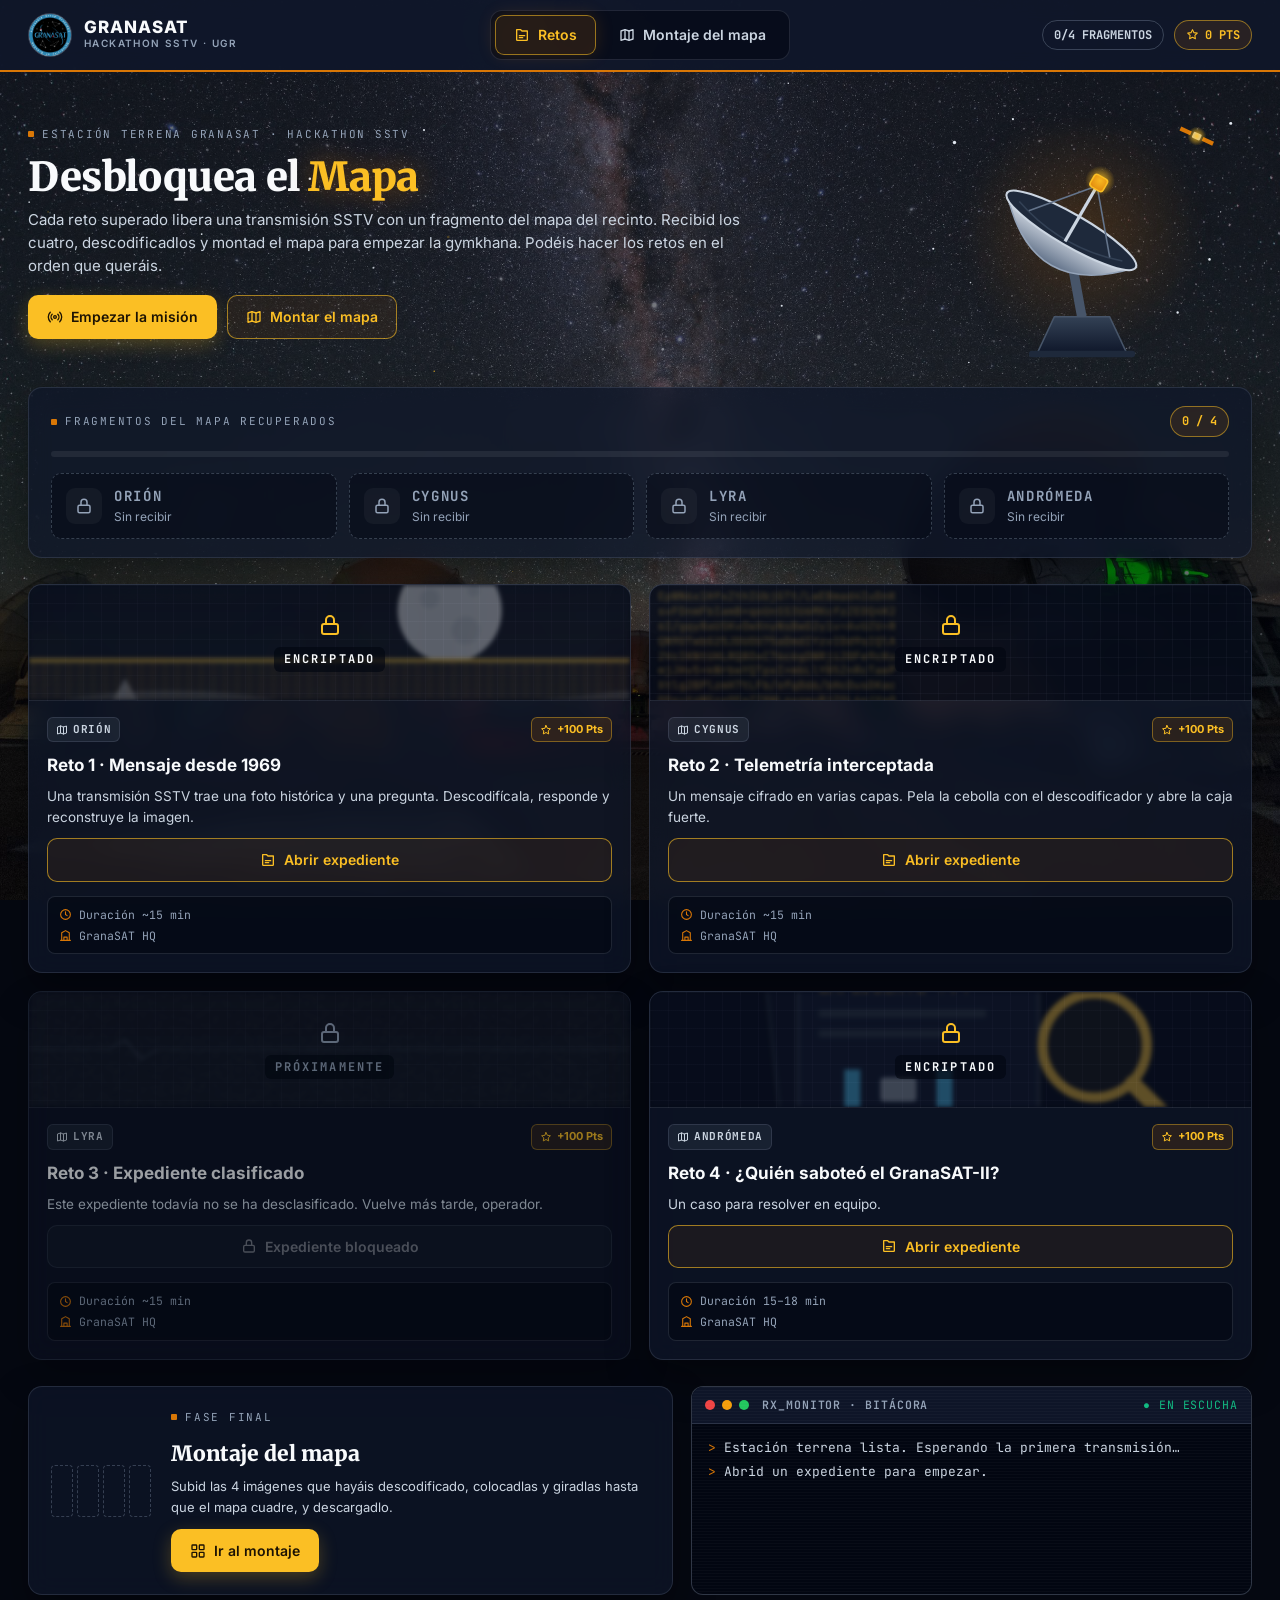
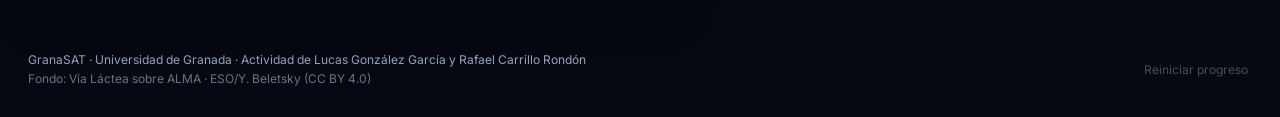
==== commit 86062e67: "Retos 1 y 2 rediseñados y reproductor con temas Reto 1 · «la sala de control de misión» (v2, sustitu" ====
--- a/web/index.html
+++ b/web/index.html
@@ -6,6 +6,9 @@
   <title>Desbloquea el Mapa · GranaSAT</title>
   <link rel="icon" href="assets/img/logo.jpg">
   <link rel="stylesheet" href="css/estilo.css">
+  <link rel="stylesheet" href="css/reproductor.css">
+  <link rel="stylesheet" href="css/reto1.css">
+  <link rel="stylesheet" href="css/reto2.css">
   <link rel="stylesheet" href="css/reto4.css">
 </head>
 <body>
--- a/web/css/estilo.css
+++ b/web/css/estilo.css
@@ -48,7 +48,7 @@
 button, input, select { font: inherit; color: inherit; }
 code, .mono { font-family: var(--mono); }
 /* Sin ligaduras en la letra técnica: "==" o "->" deben verse tal cual (importa en Base64) */
-code, .mono, textarea, .salida, .transmision, .chip, .ventana, .rotulo, .chuleta, .ingrediente-params { font-variant-ligatures: none; font-feature-settings: "liga" 0, "calt" 0; }
+code, .mono, textarea, .chip, .ventana { font-variant-ligatures: none; font-feature-settings: "liga" 0, "calt" 0; }
 .paso, .panel { scroll-margin-top: 90px; }
 a { color: var(--ambar); }
 :focus-visible { outline: 2px solid var(--ambar); outline-offset: 2px; }
@@ -363,56 +363,7 @@
 }
 .modal img { max-width: 90vw; max-height: 80vh; border-radius: 10px; border: 2px solid var(--ambar); }
 
-/* ---------- Reto 2: mini-CyberChef ---------- */
-.transmision {
-  font-family: var(--mono); font-size: 15px; word-break: break-all; color: #fde68a;
-  padding: 12px 14px; border-radius: 10px; background: rgba(3, 7, 18, 0.8); border: 1px dashed rgba(251, 191, 36, 0.45);
-  display: flex; justify-content: space-between; gap: 12px; align-items: center;
-}
-.cocina { display: grid; grid-template-columns: 210px 1fr 1.1fr; gap: 16px; }
-.cocina-col { display: flex; flex-direction: column; gap: 10px; min-width: 0; }
-.op-boton {
-  display: flex; justify-content: space-between; align-items: center; width: 100%;
-  padding: 10px 12px; border-radius: 9px; cursor: pointer; text-align: left;
-  background: rgba(3, 7, 18, 0.6); border: 1px solid var(--borde-fuerte); color: var(--texto); font-weight: 600; font-size: 14px;
-}
-.op-boton:hover { border-color: var(--ambar); color: var(--ambar); }
-.op-boton span { font-family: var(--mono); font-size: 11px; color: var(--texto-3); font-weight: 400; }
-.receta { min-height: 230px; display: flex; flex-direction: column; gap: 8px; padding: 10px; border-radius: 10px; border: 1px dashed var(--borde-fuerte); background: rgba(3, 7, 18, 0.35); }
-.receta-vacia { margin: auto; text-align: center; color: var(--texto-3); font-size: 13px; padding: 20px; }
-.ingrediente { border-radius: 9px; border: 1px solid rgba(251, 191, 36, 0.35); background: rgba(217, 119, 6, 0.08); padding: 9px 10px; }
-.ingrediente.apagado { opacity: 0.45; border-style: dashed; }
-.ingrediente.fallo { border-color: rgba(248, 113, 113, 0.6); background: rgba(248, 113, 113, 0.08); }
-.ingrediente-cab { display: flex; align-items: center; gap: 6px; }
-.ingrediente-cab strong { font-size: 14px; flex: 1; }
-.ingrediente-cab .n { font-family: var(--mono); font-size: 11px; color: var(--texto-3); }
-.mini { background: transparent; border: 1px solid transparent; border-radius: 6px; color: var(--texto-3); cursor: pointer; padding: 3px; display: grid; place-items: center; }
-.mini:hover { color: var(--texto); border-color: var(--borde-fuerte); }
-.mini svg { width: 14px; height: 14px; }
-.ingrediente-params { display: flex; gap: 8px; align-items: center; margin-top: 8px; flex-wrap: wrap; font-size: 13px; color: var(--texto-2); }
-.ingrediente-params input[type="text"], .ingrediente-params select {
-  padding: 5px 8px; border-radius: 7px; background: rgba(3, 7, 18, 0.85); border: 1px solid var(--borde-fuerte); font-family: var(--mono); font-size: 13px; min-width: 0;
-}
-.ingrediente-params input[type="text"] { flex: 1; text-transform: uppercase; }
-.ingrediente-params input[type="range"] { flex: 1; accent-color: var(--ambar); }
-.desp { font-family: var(--mono); font-weight: 700; color: var(--ambar); min-width: 26px; text-align: right; }
-.zona-texto { display: flex; flex-direction: column; gap: 6px; }
-.zona-texto textarea {
-  width: 100%; min-height: 92px; resize: vertical; padding: 10px 12px; border-radius: 10px;
-  background: rgba(3, 7, 18, 0.85); border: 1px solid var(--borde-fuerte); color: var(--texto);
-  font-family: var(--mono); font-size: 14px; line-height: 1.5; word-break: break-all;
-}
-.salida { min-height: 110px; padding: 10px 12px; border-radius: 10px; background: rgba(3, 7, 18, 0.85); border: 1px solid rgba(16, 185, 129, 0.35); font-family: var(--mono); font-size: 15px; word-break: break-all; white-space: pre-wrap; color: #d1fae5; }
-.salida.error { border-color: rgba(248, 113, 113, 0.45); color: #fecaca; font-family: var(--sans); font-size: 14px; }
-.rotulo { display: flex; justify-content: space-between; align-items: center; font-family: var(--mono); font-size: 11px; letter-spacing: 0.14em; text-transform: uppercase; color: var(--texto-3); }
-
-.chuleta { width: 100%; border-collapse: collapse; font-size: 13.5px; }
-.chuleta th, .chuleta td { text-align: left; padding: 9px 10px; border-bottom: 1px solid var(--borde); vertical-align: top; }
-.chuleta th { font-family: var(--mono); font-size: 11px; letter-spacing: 0.12em; text-transform: uppercase; color: var(--texto-3); font-weight: 600; }
-.chuleta td:first-child { font-weight: 700; color: var(--ambar); white-space: nowrap; }
-.chuleta td code { color: #fde68a; word-break: break-all; }
-.chuleta tr.magia td { color: var(--texto-2); font-style: italic; }
-.chuleta tr.magia td:first-child { color: var(--texto-3); }
+/* El reto 2 tiene su propia hoja: css/reto2.css (descifrado estilo Matrix) */
 
 .cuenta-atras { font-family: var(--mono); font-weight: 700; color: var(--error); }
 
@@ -609,26 +560,6 @@
 @keyframes escanear { from { top: -18px; } to { top: 70px; } }
 .escaner-texto { padding: 10px 14px; font-size: 13px; color: var(--ambar); border-top: 1px solid var(--borde); }
 
-/* ---------- Chuleta del Espía en cajón lateral ---------- */
-.chuleta-pestana {
-  position: fixed; right: 0; top: 50%; transform: translateY(-50%); z-index: 30;
-  writing-mode: vertical-rl; display: flex; align-items: center; gap: 10px;
-  padding: 18px 10px; border-radius: 12px 0 0 12px; cursor: pointer;
-  background: var(--ambar); color: #1c1203; border: 0; font-weight: 700; font-size: 14px; letter-spacing: 0.04em;
-  box-shadow: -6px 0 24px rgba(0, 0, 0, 0.45), 0 0 22px rgba(251, 191, 36, 0.3); transition: padding 0.15s;
-}
-.chuleta-pestana:hover { padding-right: 14px; }
-.chuleta-pestana svg { width: 18px; height: 18px; transform: rotate(90deg); }
-.chuleta-pestana[aria-expanded="true"] { opacity: 0; pointer-events: none; }
-.chuleta-cajon {
-  position: fixed; top: var(--alto-cabecera, 66px); right: 0; bottom: 0; z-index: 35; width: min(560px, 92vw); overflow-y: auto;
-  background: var(--tarjeta-solida); border-left: 1px solid rgba(251, 191, 36, 0.45);
-  box-shadow: -24px 0 60px rgba(0, 0, 0, 0.6); backdrop-filter: blur(14px);
-  transform: translateX(105%); transition: transform 0.3s cubic-bezier(0.2, 0.8, 0.2, 1);
-}
-.chuleta-cajon.abierto { transform: none; }
-.chuleta-cajon .chuleta td:first-child { white-space: normal; }
-
 /* ---------- Montaje: pasos, siluetas y vista grande ---------- */
 .pasos-montaje { list-style: none; margin: 0 0 18px; padding: 0; display: grid; grid-template-columns: repeat(4, 1fr); gap: 10px; }
 .pasos-montaje li {
@@ -665,8 +596,6 @@
 /* ---------- Pantallas más estrechas ---------- */
 @media (max-width: 1280px) {
   .retos { grid-template-columns: repeat(2, 1fr); }
-  .cocina { grid-template-columns: 190px 1fr; }
-  .cocina .col-texto { grid-column: 1 / -1; }
   .puzle-zona { grid-template-columns: 1fr; }
   .tablero { width: min(540px, 100%); }
 }
--- a/web/css/reproductor.css
+++ b/web/css/reproductor.css
@@ -0,0 +1,122 @@
+/* Temas del reproductor común (js/reproductor.js, especificaciones/reproductor_temas.md).
+   Sin tema, el reproductor usa los estilos .rx-* de estilo.css (panel principal y montaje del mapa).
+   Cada tema cambia marco, cabecera, estado, controles, marcas, barra y tipografía; la paleta de la cascada está en el JS.
+   Las clases del tema van en el reproductor (.rx.rx-cm…) y, si los mandos se sacan fuera, también en su contenedor. */
+
+/* ---------- control-mision (reto 1): analizador de espectro de la sala de control ---------- */
+.rx.rx-cm {
+  padding: 10px 12px 12px; border: 0; border-radius: 4px; color: #e8e4d6; font-family: "Barlow Condensed", "Arial Narrow", sans-serif;
+  background: #2a3136; box-shadow: inset 0 0 0 2px #475259, 0 3px 0 #0b0d0e;
+}
+.rx-cm .rx-cab { display: flex; flex-wrap: wrap; align-items: center; gap: 8px 14px; margin-bottom: 8px; }
+.rx-cm .rx-rotulo {
+  display: inline-block; padding: 2px 8px; font: 600 15px/1.25 "Barlow Condensed", sans-serif; letter-spacing: 0.1em; text-transform: uppercase;
+  color: #e8e4d6; background: #161b1e; border-radius: 2px;
+}
+.rx-cm .rx-archivo { font: 15px "IBM Plex Mono", monospace; color: #c4ccc8; }
+.rx-cm .rx-estado { display: flex; gap: 16px; margin-left: auto; font: 600 15px "Barlow Condensed", sans-serif; letter-spacing: 0.08em; text-transform: uppercase; color: #d6dcd8; animation: none; }
+.rx-cm .rx-piloto { display: inline-flex; align-items: center; gap: 6px; }
+.rx-cm .rx-luz { width: 14px; height: 14px; border-radius: 50%; border: 2px solid #9aa3a0; background: #4a4a40; transition: background 0.2s; }
+.rx-cm .rx-luz-espera { background: #5a4a24; }
+.rx-cm .rx-luz-espera.on { background: #e3a21a; }
+.rx-cm .rx-luz-vivo { background: #4d2622; }
+.rx-cm .rx-luz-vivo.on { background: #d0402f; }
+.rx-cm .rx-luz-fin { background: #2f402d; }
+.rx-cm .rx-luz-fin.on { background: #4f9a4a; }
+.rx-cm .rx-cascada { height: var(--rx-alto, 170px); overflow: hidden; border: 0; border-radius: 16px / 12px; background: #030908; box-shadow: inset 0 0 0 3px #0a0f0e; }
+.rx-cm .rx-reticula { /* retícula grabada en el cristal del tubo */
+  position: absolute; inset: 0; pointer-events: none;
+  background-image: linear-gradient(rgba(140, 220, 190, 0.13) 1px, transparent 1px), linear-gradient(90deg, rgba(140, 220, 190, 0.13) 1px, transparent 1px);
+  background-size: 10% 20%;
+}
+.rx-cm .rx-marcas span { border-left: 1px solid rgba(140, 220, 190, 0.5); font: 13px "IBM Plex Mono", monospace; color: #a5dcc8; text-shadow: 0 0 2px #030908, 0 0 4px #030908; }
+.rx-cm .rx-marcas b { color: #e3a21a; }
+.rx-cm .rx-reposo { font: 600 16px "IBM Plex Mono", monospace; letter-spacing: 0.08em; text-transform: uppercase; color: #86c7b0; }
+.rx-cm.rx-controles, .rx-cm .rx-controles { display: flex; flex-wrap: wrap; align-items: center; gap: 14px 20px; padding: 12px 0 0; }
+.rx-cm.rx-mandos { padding: 0; }
+/* La acción principal: pulsador grande iluminado en ámbar */
+.rx-cm .rx-play {
+  width: auto; height: auto; min-height: 64px; padding: 0 30px; border: 0; border-radius: 4px; cursor: pointer;
+  font: 700 23px/1 "Barlow Condensed", sans-serif; letter-spacing: 0.08em; text-transform: uppercase; color: #1f1a0e;
+  background: #e3a21a; box-shadow: inset 0 0 0 3px #f6c552, 0 5px 0 #7c5508, 0 5px 0 2px #0b0d0e; transition: transform 0.06s, box-shadow 0.06s;
+}
+.rx-cm .rx-play:hover { transform: none; background: #edb23a; }
+.rx-cm .rx-play:active { transform: translateY(4px); box-shadow: inset 0 0 0 3px #f6c552, 0 1px 0 #7c5508, 0 1px 0 2px #0b0d0e; }
+.rx-cm .rx-tiempo, .rx-cm .rx-freq { display: grid; justify-items: center; gap: 4px; min-width: 0; text-align: center; }
+.rx-cm .rx-segmentos { display: block; height: 42px; padding: 5px 8px; background: #0c0c0a; border: 3px solid #2b2d27; border-radius: 2px; }
+.rx-cm .segmentos { display: block; height: 100%; width: auto; }
+.rx-cm .segmentos polygon, .rx-cm .segmentos circle { fill: #2e1a10; }
+.rx-cm .segmentos .on { fill: #ff8a3d; }
+.rx-cm .rx-barra {
+  flex: 1; min-width: 120px; height: 8px; border-radius: 0;
+  background: linear-gradient(#e3a21a, #e3a21a) 0 0 / var(--avance, 0%) 100% no-repeat, #1a1f22;
+}
+.rx-cm .rx-barra::-webkit-slider-thumb { width: 10px; height: 20px; border-radius: 1px; background: #d8dcd8; box-shadow: none; }
+.rx-cm .rx-secundario {
+  display: inline-flex; align-items: center; padding: 10px 16px 9px; cursor: pointer; text-decoration: none; border-radius: 3px;
+  font: 600 16px/1.1 "Barlow Condensed", sans-serif; letter-spacing: 0.08em; text-transform: uppercase;
+  color: #1c2124; background: #d9dcd8; box-shadow: 0 4px 0 #7d8481, 0 4px 0 1px #0b0d0e; transition: transform 0.06s, box-shadow 0.06s;
+}
+.rx-cm .rx-secundario:hover { background: #e7eae6; }
+.rx-cm .rx-secundario:active { transform: translateY(3px); box-shadow: 0 1px 0 #7d8481, 0 1px 0 1px #0b0d0e; }
+
+/* ---------- matrix (reto 2): dentro de la señal, fósforo verde sobre negro ---------- */
+.rx.rx-matrix { padding: 10px 12px 12px; border: 1px solid #2f8a45; border-radius: 0; color: #7dff9b; background: #000; font-family: "JetBrains Mono", Consolas, monospace; font-variant-ligatures: none; }
+.rx-matrix .rx-cab { display: flex; flex-wrap: wrap; gap: 6px 16px; margin-bottom: 8px; font-size: 15px; }
+.rx-matrix .rx-archivo { color: #7dff9b; }
+.rx-matrix .rx-estado { margin-left: auto; color: #2f8a45; animation: none; }
+.rx-matrix .rx-estado.vivo { color: #000; background: #7dff9b; padding: 0 6px; }
+.rx-matrix .rx-cascada { height: var(--rx-alto, 150px); border: 1px solid #1d5a2c; background: #000; }
+.rx-matrix .rx-marcas span { border-left: 1px dashed rgba(125, 255, 155, 0.4); font: 13px "JetBrains Mono", monospace; color: #7dff9b; text-shadow: 0 0 2px #000, 0 0 4px #000; }
+.rx-matrix .rx-marcas b { color: #d6ffe0; }
+.rx-matrix .rx-reposo { font: 15px "JetBrains Mono", monospace; letter-spacing: 0.04em; color: #2f8a45; }
+.rx-matrix.rx-controles, .rx-matrix .rx-controles { display: flex; flex-wrap: wrap; align-items: center; gap: 10px 16px; padding: 10px 0 0; }
+.rx-matrix .rx-play, .rx-matrix .rx-secundario {
+  width: auto; height: auto; min-height: 44px; padding: 0 16px; cursor: pointer; border: 1px solid #7dff9b; border-radius: 0; box-shadow: 0 3px 0 #1d5a2c;
+  display: inline-flex; align-items: center; font: 600 16px "JetBrains Mono", monospace; letter-spacing: 0.06em; text-transform: uppercase;
+  text-decoration: none; color: #7dff9b; background: #000; transition: transform 0.06s, box-shadow 0.06s;
+}
+.rx-matrix .rx-secundario { color: #2f8a45; border-color: #2f8a45; }
+.rx-matrix .rx-play:hover, .rx-matrix .rx-secundario:hover { transform: none; color: #000; background: #7dff9b; border-color: #7dff9b; }
+.rx-matrix .rx-play:active, .rx-matrix .rx-secundario:active { transform: translateY(3px); box-shadow: 0 0 0 #1d5a2c; }
+.rx-matrix .rx-play.activo { color: #000; background: #7dff9b; }
+.rx-matrix .rx-tiempo, .rx-matrix .rx-freq { font: 15px "JetBrains Mono", monospace; color: #7dff9b; }
+.rx-matrix .rx-barra { flex: 1; min-width: 120px; height: 6px; border-radius: 0; background: linear-gradient(#7dff9b, #7dff9b) 0 0 / var(--avance, 0%) 100% no-repeat, #0d2a14; }
+.rx-matrix .rx-barra::-webkit-slider-thumb { width: 8px; height: 16px; border-radius: 0; background: #d6ffe0; box-shadow: none; }
+
+/* ---------- cuaderno (reto 4): registrador gráfico de papel ---------- */
+.rx.rx-cuaderno {
+  padding: 12px 14px 14px; border: 1.5px solid #2b2118; border-radius: 0; color: #2b2118; font-family: "Courier Prime", "Courier New", monospace;
+  background: #e8dcc0; box-shadow: 2px 3px 0 rgba(20, 12, 6, 0.3);
+}
+.rx-cuaderno .rx-cab { display: flex; flex-wrap: wrap; align-items: baseline; gap: 4px 14px; margin-bottom: 8px; }
+.rx-cuaderno .rx-rotulo { font: 400 19px "Special Elite", "Courier Prime", monospace; color: #8b1e1e; }
+.rx-cuaderno .rx-archivo { font: 700 15px "Courier Prime", monospace; }
+.rx-cuaderno .rx-estado { margin-left: auto; font: italic 16px "Courier Prime", monospace; color: #2b2118; animation: none; }
+.rx-cuaderno .rx-estado.vivo { color: #8b1e1e; }
+.rx-cuaderno .rx-cascada { height: var(--rx-alto, 150px); border: 1px solid #b9a98a; background: #f3ead8; }
+.rx-cuaderno .rx-reticula { /* rejilla impresa del papel del registrador */
+  position: absolute; inset: 0; pointer-events: none;
+  background-image: linear-gradient(rgba(139, 30, 30, 0.13) 1px, transparent 1px), linear-gradient(90deg, rgba(139, 30, 30, 0.13) 1px, transparent 1px);
+  background-size: 5% 12.5%;
+}
+.rx-cuaderno .rx-marcas span { border-left: 1px dashed rgba(43, 33, 24, 0.4); font: 700 13px "Courier Prime", monospace; color: #3d352c; text-shadow: 0 0 2px #f3ead8, 0 0 4px #f3ead8; }
+.rx-cuaderno .rx-marcas b { color: #8b1e1e; }
+.rx-cuaderno .rx-reposo { font: italic 16px "Courier Prime", monospace; letter-spacing: 0; color: #5a5146; }
+.rx-cuaderno.rx-controles, .rx-cuaderno .rx-controles { display: flex; flex-wrap: wrap; align-items: center; gap: 12px 18px; padding: 12px 0 0; background: none; }
+.rx-cuaderno .rx-play {
+  width: auto; height: auto; padding: 0.38em 0.9em 0.3em; cursor: pointer; border: 2px solid #8b1e1e; border-radius: 2px;
+  font: 400 19px/1.2 "Special Elite", "Courier Prime", monospace; color: #8b1e1e; background: #f3ead8;
+  box-shadow: 2px 3px 0 rgba(20, 12, 6, 0.4); transform: rotate(-0.6deg); transition: transform 0.12s, box-shadow 0.12s;
+}
+.rx-cuaderno .rx-play:hover { transform: rotate(-0.6deg) translateY(-2px); box-shadow: 3px 5px 0 rgba(20, 12, 6, 0.4); }
+.rx-cuaderno .rx-play:active { transform: rotate(-0.6deg) translateY(1px); box-shadow: 1px 1px 0 rgba(20, 12, 6, 0.4); }
+.rx-cuaderno .rx-tiempo, .rx-cuaderno .rx-freq { font: 15px "Courier Prime", monospace; color: #2b2118; }
+.rx-cuaderno .rx-barra { flex: 1; min-width: 120px; height: 6px; border-radius: 0; background: linear-gradient(#2b2118, #2b2118) 0 0 / var(--avance, 0%) 100% no-repeat, #cdbb96; }
+.rx-cuaderno .rx-barra::-webkit-slider-thumb { width: 8px; height: 16px; border-radius: 0; background: #2b2118; box-shadow: none; }
+.rx-cuaderno .rx-secundario { font: 700 16px "Courier Prime", monospace; color: #2b2118; text-decoration: underline; text-decoration-thickness: 1.5px; text-underline-offset: 4px; }
+.rx-cuaderno .rx-secundario:hover { text-decoration-color: #8b1e1e; text-decoration-thickness: 3px; }
+
+@media (prefers-reduced-motion: reduce) {
+  .rx-cm .rx-play, .rx-cm .rx-secundario, .rx-cuaderno .rx-play, .rx-cm .rx-luz, .rx-matrix .rx-play, .rx-matrix .rx-secundario { transition: none; }
+}
--- a/web/css/reto1.css
+++ b/web/css/reto1.css
@@ -0,0 +1,306 @@
+/* Reto 1 · Mensaje desde 1969 — «la sala de control de misión» (especificaciones/reto1_estetica_control_mision.md).
+   La sala en penumbra: arriba la línea de fases y la orden; al frente, la pantalla mural con la acción de la fase;
+   debajo, el puesto del equipo con solo los mandos de esa fase. Todo va bajo body[data-vista="reto1"] o con el
+   prefijo .r1-; la cabecera común no cambia y el reproductor usa el tema «control-mision» (css/reproductor.css).
+   Sin degradados decorativos, sin iconos y sin brillos: las luces son colores planos. */
+
+/* ---------- Fuentes locales (ver assets/fonts/LICENCIAS.txt) ---------- */
+@font-face { font-family: "Barlow Condensed"; src: url("../assets/fonts/barlow-condensed-500-latin.woff2") format("woff2"); font-weight: 500; font-display: swap; }
+@font-face { font-family: "Barlow Condensed"; src: url("../assets/fonts/barlow-condensed-600-latin.woff2") format("woff2"); font-weight: 600; font-display: swap; }
+@font-face { font-family: "Barlow Condensed"; src: url("../assets/fonts/barlow-condensed-700-latin.woff2") format("woff2"); font-weight: 700; font-display: swap; }
+@font-face { font-family: "IBM Plex Sans"; src: url("../assets/fonts/ibm-plex-sans-latin.woff2") format("woff2"); font-weight: 400 700; font-display: swap; }
+@font-face { font-family: "IBM Plex Mono"; src: url("../assets/fonts/ibm-plex-mono-400-latin.woff2") format("woff2"); font-weight: 400; font-display: swap; }
+@font-face { font-family: "IBM Plex Mono"; src: url("../assets/fonts/ibm-plex-mono-600-latin.woff2") format("woff2"); font-weight: 600; font-display: swap; }
+
+body[data-vista="reto1"] {
+  --r1-sala: #14171a;
+  --r1-sala-2: #22272b;
+  --r1-consola: #3c464d;
+  --r1-frontal: #b9bfbd;
+  --r1-pantalla: #0b0d0e;
+  --r1-claro: #f1ead6;
+  --r1-oscuro: #1c2124;
+  --r1-ambar: #e3a21a;
+  --r1-ambar-claro: #f6c552;
+  --r1-verde: #4f9a4a;
+  --r1-rojo: #b23a2e;
+  --r1-blanca: #f3ead2;
+  --r1-segmento: #ff8a3d;
+  --r1-rotulo-f: "Barlow Condensed", "Arial Narrow", sans-serif;
+  --r1-texto: "IBM Plex Sans", "Segoe UI", sans-serif;
+  --r1-mono: "IBM Plex Mono", Consolas, monospace;
+  --r1-pintura: url("data:image/svg+xml,%3Csvg xmlns='http://www.w3.org/2000/svg' width='200' height='200'%3E%3Cfilter id='n'%3E%3CfeTurbulence type='fractalNoise' baseFrequency='0.9' numOctaves='2' stitchTiles='stitch'/%3E%3CfeColorMatrix values='0 0 0 0 0.1 0 0 0 0 0.12 0 0 0 0 0.13 0 0 0 0.1 0'/%3E%3C/filter%3E%3Crect width='100%25' height='100%25' filter='url(%23n)'/%3E%3C/svg%3E");
+  --r1-grano: url("data:image/svg+xml,%3Csvg xmlns='http://www.w3.org/2000/svg' width='160' height='160'%3E%3Cfilter id='g'%3E%3CfeTurbulence type='fractalNoise' baseFrequency='1.3' numOctaves='2' stitchTiles='stitch'/%3E%3CfeColorMatrix type='saturate' values='0'/%3E%3C/filter%3E%3Crect width='100%25' height='100%25' filter='url(%23g)'/%3E%3C/svg%3E");
+  --r1-tornillo: url("data:image/svg+xml,%3Csvg xmlns='http://www.w3.org/2000/svg' width='12' height='12'%3E%3Ccircle cx='6' cy='6' r='4.6' fill='%23aab0ad' stroke='%23343a3d' stroke-width='1'/%3E%3Cpath d='M3.4 7.6 L8.6 4.4' stroke='%23565d60' stroke-width='1.4'/%3E%3C/svg%3E");
+  /* Al fondo, muy tenues, otras pantallas y filas de consolas (sin texto) */
+  --r1-fondo-sala: url("data:image/svg+xml,%3Csvg xmlns='http://www.w3.org/2000/svg' viewBox='0 0 1600 900' preserveAspectRatio='xMidYMax slice'%3E%3Cg fill='%231a1e22'%3E%3Crect x='170' y='50' width='360' height='200'/%3E%3Crect x='620' y='30' width='360' height='230'/%3E%3Crect x='1070' y='50' width='360' height='200'/%3E%3C/g%3E%3Cg fill='%2320262a'%3E%3Crect x='200' y='90' width='150' height='6'/%3E%3Crect x='200' y='110' width='240' height='6'/%3E%3Crect x='660' y='70' width='120' height='90' /%3E%3Crect x='1100' y='160' width='280' height='6'/%3E%3Crect x='1100' y='180' width='180' height='6'/%3E%3C/g%3E%3Cpolygon points='0,610 1600,610 1600,700 0,700' fill='%23181c1f'/%3E%3Crect x='0' y='606' width='1600' height='4' fill='%23232a2e'/%3E%3Cpolygon points='0,760 1600,760 1600,900 0,900' fill='%23161a1d'/%3E%3Crect x='0' y='756' width='1600' height='4' fill='%23212729'/%3E%3C/svg%3E");
+
+  background-color: var(--r1-sala);
+  background-image: var(--r1-fondo-sala);
+  background-size: cover;
+  background-attachment: fixed;
+  font-family: var(--r1-texto);
+}
+body[data-vista="reto1"] .estrellas { display: none; }
+body[data-vista="reto1"] .contenedor { padding: 10px 20px 16px; }
+body[data-vista="reto1"] .pie { color: #9aa1a4; }
+body[data-vista="reto1"] :focus-visible { outline: 3px solid var(--r1-ambar); outline-offset: 3px; }
+
+/* ---------- La sala: fases, orden, pantalla mural y puesto ---------- */
+.r1-sala {
+  display: grid; grid-template-rows: auto auto minmax(0, 1fr) auto; gap: 8px; color: var(--r1-claro);
+  height: calc(100vh - var(--alto-cabecera, 66px) - 22px); min-height: 520px;
+}
+.r1-rotulo {
+  display: inline-block; padding: 2px 8px; font: 600 15px/1.25 var(--r1-rotulo-f); letter-spacing: 0.1em; text-transform: uppercase;
+  color: #e8e4d6; background: #161b1e; border-radius: 2px;
+}
+.r1-texto { margin: 0 0 10px; font-size: 19px; line-height: 1.5; max-width: 62ch; }
+.r1-cargando { margin: 0; padding: 12px; font: 16px var(--r1-mono); color: #b9c4bf; }
+
+/* Línea de fases (el plan de vuelo) */
+.r1-plan { display: flex; align-items: center; gap: 18px; padding: 8px 14px; background: var(--r1-sala-2); box-shadow: inset 0 -2px 0 var(--r1-consola); }
+.r1-titulo { margin: 0; white-space: nowrap; font: 700 22px/1 var(--r1-rotulo-f); letter-spacing: 0.06em; text-transform: uppercase; color: var(--r1-claro); }
+.r1-fases { display: flex; align-items: center; margin: 0 auto; padding: 0; list-style: none; }
+.r1-fases li { display: flex; align-items: center; }
+.r1-fases li + li::before { content: ""; width: 28px; height: 2px; margin: 0 4px; background: #4a545b; }
+.r1-fase {
+  display: flex; align-items: center; gap: 8px; padding: 8px 13px; cursor: pointer; border: 0; border-radius: 3px; background: none;
+  font: 600 18px/1 var(--r1-rotulo-f); letter-spacing: 0.06em; text-transform: uppercase; color: #8e979c;
+}
+.r1-fase-num { font: 600 15px var(--r1-mono); }
+.r1-fase.hecha { color: #d6dcd8; }
+.r1-fase.hecha .r1-luz { background: var(--r1-verde); }
+.r1-fase.hecha:hover { background: #2d3438; }
+.r1-fase.actual { color: var(--r1-claro); background: var(--r1-consola); box-shadow: inset 0 -3px 0 var(--r1-ambar); font-size: 22px; }
+.r1-fase.actual .r1-luz { background: var(--r1-ambar); }
+.r1-fase.hecha .r1-luz::after, .r1-fase.actual .r1-luz::after { background: rgba(255, 255, 255, 0.65); }
+.r1-fase[aria-current]:not(.actual) { background: #2d3438; box-shadow: inset 0 -3px 0 #8e979c; }
+.r1-fase:disabled { cursor: default; }
+
+/* La orden del director de vuelo: una sola frase */
+.r1-orden { display: flex; flex-wrap: wrap; align-items: center; gap: 6px 12px; margin: 0; padding: 2px 4px; font-size: 19px; line-height: 1.4; }
+.r1-orden b { color: var(--r1-ambar-claro); }
+.r1-orden-rotulo { padding: 2px 9px; font: 600 15px var(--r1-rotulo-f); letter-spacing: 0.12em; text-transform: uppercase; color: #1f1a0e; background: var(--r1-ambar); border-radius: 2px; }
+
+/* Pantalla mural */
+.r1-mural {
+  position: relative; min-height: 0; display: flex; flex-direction: column; padding: 10px 16px 14px;
+  background: var(--r1-pantalla); border: 10px solid #2a3136; box-shadow: 0 0 0 1px #4b555c, inset 0 0 0 1px #000;
+}
+.r1-mural-barra { display: flex; align-items: center; justify-content: space-between; gap: 16px; margin-bottom: 10px; }
+.r1-reloj { display: flex; align-items: center; gap: 10px; }
+.r1-fase-estado { font: 600 17px var(--r1-rotulo-f); letter-spacing: 0.1em; text-transform: uppercase; color: var(--r1-ambar); }
+.r1-mural-fase { flex: 1; min-height: 0; display: grid; gap: 24px; }
+.r1-mural-fase[hidden] { display: none; }
+.r1-m-recepcion { grid-template-columns: minmax(0, 1.65fr) minmax(0, 1fr); }
+.r1-m-identificacion { grid-template-columns: minmax(0, 1.3fr) minmax(0, 1fr); align-content: start; }
+.r1-m-reconstruccion { grid-template-columns: auto minmax(0, 1fr); }
+.r1-m-entrega { grid-template-columns: minmax(0, 1fr) minmax(0, 1.45fr); }
+.r1-analizador { min-height: 0; display: flex; }
+.r1-analizador .rx { flex: 1; min-height: 0; display: flex; flex-direction: column; }
+.r1-analizador .rx-cascada { flex: 1; height: auto; min-height: 100px; }
+.r1-lista { align-self: start; }
+.r1-lista-tit { margin: 0 0 8px; font: 600 16px var(--r1-rotulo-f); letter-spacing: 0.12em; text-transform: uppercase; color: var(--r1-ambar); }
+.r1-lista ol { margin: 0; padding-left: 22px; font-size: 18px; line-height: 1.42; }
+.r1-lista li { margin-bottom: 6px; }
+.r1-lista b, .r1-texto b, .r1-pista-texto b { color: var(--r1-ambar-claro); }
+
+/* Identificación: el teletipo de mensajes */
+.r1-resultado { display: flex; align-items: center; gap: 10px; margin: 14px 0 10px; }
+.r1-mensaje {
+  flex: 1; min-height: 52px; display: flex; align-items: center; padding: 8px 14px; font: 600 21px var(--r1-mono); letter-spacing: 0.05em;
+  text-transform: uppercase; color: var(--r1-ambar); background: #050606; border: 2px solid #2a3136;
+}
+.r1-explicacion { min-height: 1.5em; margin: 0; font-size: 19px; line-height: 1.5; }
+.r1-pistas-recibidas { padding-left: 20px; border-left: 2px solid #2a3136; align-self: start; }
+.r1-pista-texto { margin: 0 0 10px; font-size: 18px; line-height: 1.45; }
+.r1-pista-vacia { margin: 0; font-size: 18px; line-height: 1.45; color: #c8c2b1; }
+
+/* Reconstrucción: la mesa de luz en la pantalla mural */
+.r1-mesa-zona { height: 100%; min-height: 0; display: flex; align-items: flex-start; }
+.r1-mesa-luz { height: 100%; max-height: 430px; padding: 10px; background: var(--r1-consola); box-shadow: inset 0 0 0 2px #56626a; }
+.r1-tablero {
+  height: 100%; aspect-ratio: 3 / 2; display: grid; grid-template-columns: repeat(3, 1fr); grid-template-rows: repeat(3, 1fr);
+  gap: 6px; padding: 8px; background: #ece7d7; user-select: none; transition: gap 0.6s, padding 0.6s;
+}
+.r1-mesa-luz.completa .r1-tablero { gap: 0; padding: 4px; }
+.r1-pieza { position: relative; padding: 0; border: 0; background: none; cursor: default; filter: drop-shadow(1px 2px 0 rgba(0, 0, 0, 0.35)); transition: transform 0.1s; }
+.r1-pieza.movible { cursor: pointer; }
+.r1-pieza.movible:hover { transform: translateY(-2px); filter: drop-shadow(2px 4px 0 rgba(0, 0, 0, 0.3)); }
+.r1-pieza.hueco { filter: none; }
+.r1-papel { position: absolute; inset: 0; background-size: 300% 300%; filter: saturate(0.8) sepia(0.12) contrast(0.97); }
+.r1-papel::after { /* grano de película */
+  content: ""; position: absolute; inset: 0; background-image: var(--r1-grano); background-size: 160px; mix-blend-mode: overlay; opacity: 0.35;
+}
+.r1-num { position: absolute; z-index: 1; top: 6px; left: 6px; padding: 2px 7px; font: 600 15px var(--r1-mono); color: var(--r1-blanca); background: var(--r1-pantalla); }
+.sin-numeros .r1-num { display: none; }
+.r1-objetivo { display: grid; gap: 10px; align-content: start; }
+.r1-copia {
+  justify-self: start; width: 210px; padding: 8px 8px 20px; cursor: zoom-in; border: 0; background: #f7f5ef;
+  box-shadow: 1px 2px 0 rgba(0, 0, 0, 0.5); transform: rotate(-1.5deg);
+}
+.r1-copia img { display: block; width: 100%; filter: saturate(0.8) sepia(0.12) contrast(0.97); }
+.r1-copia-grande { width: auto; height: 100%; max-height: 430px; padding: 10px 10px 26px; transform: rotate(-0.8deg); }
+.r1-copia-grande img { width: auto; height: 100%; }
+.r1-copia-pie { margin: 0; font-size: 17px; color: #d9d3c2; }
+.r1-credito { display: grid; gap: 2px; margin: 0; font-size: 16px; line-height: 1.35; }
+.r1-credito span { font: 14px var(--r1-mono); color: #bdb8a9; }
+
+/* Entrega */
+.r1-entrega-texto { display: grid; gap: 14px; align-content: start; }
+.r1-entrega-texto .r1-texto { margin: 0; }
+.r1-letrero {
+  justify-self: start; padding: 10px 18px 9px; font: 700 21px/1 var(--r1-rotulo-f); letter-spacing: 0.16em; text-transform: uppercase;
+  color: #6d7570; background: #23282b; border: 3px solid var(--r1-consola); transition: background 0.4s, color 0.4s;
+}
+.r1-letrero.encendido { color: #3a2a08; background: #f2dfa5; }
+
+/* ---------- Indicadores: luces piloto y displays de segmentos ---------- */
+.r1-luz {
+  --apagada: #3a3d3b; --encendida: var(--r1-blanca);
+  position: relative; display: inline-block; flex: none; width: 20px; height: 20px; border-radius: 50%;
+  background: var(--apagada); border: 3px solid #aab0ad; box-shadow: 0 0 0 1px #1c2124, inset 0 -3px 0 rgba(0, 0, 0, 0.25);
+  transition: background 0.2s;
+}
+.r1-luz::after { content: ""; position: absolute; top: 2px; left: 3px; width: 5px; height: 4px; border-radius: 50%; background: rgba(255, 255, 255, 0.2); }
+.r1-luz.encendida { background: var(--encendida); }
+.r1-luz.encendida::after { background: rgba(255, 255, 255, 0.65); }
+.r1-luz-ambar { --apagada: #5a4a24; --encendida: var(--r1-ambar); }
+.r1-luz-verde { --apagada: #2f402d; --encendida: var(--r1-verde); }
+.r1-luz-roja { --apagada: #4d2622; --encendida: #d0402f; }
+.r1-luz-blanca { --apagada: #5b584f; --encendida: var(--r1-blanca); }
+.r1-luces { display: inline-flex; gap: 6px; }
+.r1-display { display: inline-block; height: 42px; padding: 5px 8px; background: #050606; border: 3px solid #2b2d27; border-radius: 2px; }
+.r1-display .segmentos { display: block; height: 100%; width: auto; }
+.r1-display polygon, .r1-display circle { fill: #2e1a10; }
+.r1-display .on { fill: var(--r1-segmento); }
+.r1-display-peq { height: 34px; padding: 4px 7px; }
+.r1-display[hidden] { display: none; }
+.r1-indicadores { display: flex; flex-wrap: wrap; gap: 12px 18px; }
+.r1-indicador { display: grid; justify-items: start; gap: 4px; }
+
+/* ---------- Puesto del equipo ---------- */
+.r1-puesto { padding: 10px; background: var(--r1-consola); box-shadow: inset 0 2px 0 #56626a, 0 3px 0 #0b0d0e; }
+.r1-puesto-fase {
+  display: grid; grid-template-columns: minmax(0, 1fr) auto minmax(0, 1fr); align-items: center; gap: 12px 20px; min-height: 104px;
+  padding: 14px 24px; color: var(--r1-oscuro);
+  background: var(--r1-tornillo) 6px 6px / 11px no-repeat, var(--r1-tornillo) calc(100% - 6px) 6px / 11px no-repeat,
+    var(--r1-tornillo) 6px calc(100% - 6px) / 11px no-repeat, var(--r1-tornillo) calc(100% - 6px) calc(100% - 6px) / 11px no-repeat,
+    var(--r1-pintura), var(--r1-frontal);
+}
+.r1-puesto-fase[hidden] { display: none; }
+.r1-motivo { margin: 0; font-size: 15px; line-height: 1.3; color: #2b3135; }
+.r1-sala [hidden] { display: none !important; }
+/* Recepción y Entrega: los mandos del reproductor se reparten por el puesto; la acción principal, en el centro */
+.r1-p-recepcion, .r1-p-entrega {
+  grid-template-columns: minmax(0, 1fr) minmax(0, 1fr) auto minmax(0, 1fr) minmax(0, 1fr);
+  grid-template-areas: "tiempo freq play desc extra" "barra barra barra barra barra";
+}
+.r1-puesto .r1-mandos, .r1-puesto .rx-mandos { display: contents; }
+.r1-puesto .rx-play { grid-area: play; }
+.r1-puesto .rx-tiempo { grid-area: tiempo; justify-self: start; }
+.r1-puesto .rx-freq { grid-area: freq; justify-self: start; }
+.r1-puesto .rx-descargar { grid-area: desc; justify-self: end; }
+.r1-puesto .rx-barra { grid-area: barra; width: 100%; }
+.r1-puesto .r1-mandos > .r1-motivo { grid-area: play; text-align: center; }
+.r1-extra { grid-area: extra; justify-self: end; display: grid; justify-items: end; gap: 4px; text-align: right; }
+.r1-extra .r1-motivo:empty { display: none; }
+/* Identificación: intentos | respuesta | pista */
+.r1-intentos { display: grid; justify-items: start; gap: 6px; }
+.r1-respuesta { display: flex; flex-wrap: wrap; align-items: center; justify-content: center; gap: 8px 14px; }
+.r1-respuesta .r1-motivo { flex-basis: 100%; text-align: center; }
+.r1-respuesta .r1-motivo:empty { display: none; }
+.r1-entrada {
+  width: min(400px, 30vw); height: 64px; padding: 0 16px; border: 0; border-radius: 2px; font: 500 24px var(--r1-mono); color: var(--r1-claro);
+  background: var(--r1-pantalla); box-shadow: inset 0 2px 0 #000, 0 0 0 3px #5b6266; caret-color: var(--r1-segmento);
+}
+.r1-entrada::placeholder { color: #8b9297; }
+.r1-entrada:disabled { color: #a9b1ad; background: #2a3033; }
+.r1-pista-puesto { justify-self: end; display: flex; align-items: center; gap: 12px; }
+.r1-centro { display: flex; gap: 14px; }
+
+/* ---------- Botones físicos ---------- */
+.r1-boton {
+  display: inline-flex; align-items: center; justify-content: center; gap: 8px; padding: 11px 18px 10px; cursor: pointer;
+  border: 0; border-radius: 3px; text-decoration: none; font: 600 17px/1.1 var(--r1-rotulo-f); letter-spacing: 0.08em; text-transform: uppercase;
+  color: var(--r1-oscuro); background: #d9dcd8; box-shadow: 0 4px 0 #7d8481, 0 4px 0 1px #0b0d0e; transition: transform 0.06s, box-shadow 0.06s;
+}
+.r1-boton:hover:not(:disabled) { background: #e7eae6; }
+.r1-boton:active:not(:disabled) { transform: translateY(3px); box-shadow: 0 1px 0 #7d8481, 0 1px 0 1px #0b0d0e; }
+.r1-boton:disabled { cursor: not-allowed; color: #3a4044; background: #8d9496; box-shadow: none; }
+.r1-boton-mini { padding: 6px 11px 5px; font-size: 15px; }
+.r1-boton .r1-luz { width: 15px; height: 15px; border-width: 2px; }
+/* La acción principal: grande e iluminada en ámbar */
+.r1-boton-principal {
+  min-height: 64px; padding: 0 30px; font: 700 23px/1 var(--r1-rotulo-f); color: #1f1a0e;
+  background: var(--r1-ambar); box-shadow: inset 0 0 0 3px var(--r1-ambar-claro), 0 5px 0 #7c5508, 0 5px 0 2px #0b0d0e;
+}
+.r1-boton-principal:hover:not(:disabled) { background: #edb23a; }
+.r1-boton-principal:active:not(:disabled) { transform: translateY(4px); box-shadow: inset 0 0 0 3px var(--r1-ambar-claro), 0 1px 0 #7c5508, 0 1px 0 2px #0b0d0e; }
+.r1-boton-principal:disabled { color: #2b2d27; background: #6e716a; box-shadow: none; }
+/* Pulsador rojo con tapa de seguridad: las pistas */
+.r1-tapa {
+  display: inline-grid; justify-items: start; gap: 2px; padding: 12px 16px 9px; cursor: pointer; flex: none; border: 0; border-radius: 3px;
+  color: #fbf4e6; background: var(--r1-rojo); box-shadow: inset 0 5px 0 #84291f, 0 4px 0 #5e1b15, 0 4px 0 1px #0b0d0e;
+  transition: transform 0.06s, box-shadow 0.06s;
+}
+.r1-tapa span { font: 700 18px/1.1 var(--r1-rotulo-f); letter-spacing: 0.08em; text-transform: uppercase; }
+.r1-tapa small { font: 500 15px/1.2 var(--r1-texto); }
+.r1-tapa:hover:not(:disabled) { background: #c04436; }
+.r1-tapa:active:not(:disabled) { transform: translateY(3px); box-shadow: inset 0 5px 0 #84291f, 0 1px 0 #5e1b15, 0 1px 0 1px #0b0d0e; }
+.r1-tapa:disabled { cursor: not-allowed; background: #7a5852; box-shadow: none; }
+.r1-tapa-tema { max-width: 12em; font-size: 16px; line-height: 1.3; }
+
+/* ---------- Capas comunes dentro del reto: bloqueo por pista y foto ampliada ---------- */
+body[data-vista="reto1"] .bloqueo-pista { background: rgba(14, 16, 18, 0.9); backdrop-filter: none; }
+body[data-vista="reto1"] .bloqueo-caja { border: 10px solid #2a3136; border-radius: 0; color: var(--r1-claro); font-family: var(--r1-texto); background: var(--r1-pantalla); box-shadow: 0 0 0 1px #4b555c; }
+body[data-vista="reto1"] .bloqueo-caja .texto-2 { color: var(--r1-claro); font-size: 18px; }
+body[data-vista="reto1"] .pista-fondo { stroke: #2a3136; }
+body[data-vista="reto1"] .pista-progreso { stroke: var(--r1-ambar); stroke-linecap: butt; filter: none; }
+body[data-vista="reto1"] .bloqueo-cuenta { color: var(--r1-segmento); font-family: var(--r1-mono); }
+body[data-vista="reto1"] .bloqueo-etq { color: var(--r1-ambar); animation: none; font-family: var(--r1-rotulo-f); font-size: 19px; letter-spacing: 0.14em; }
+body[data-vista="reto1"] .bloqueo-pista-texto { border: 0; border-radius: 2px; color: var(--r1-oscuro); background: var(--r1-frontal); font-size: 18px; }
+body[data-vista="reto1"] .bloqueo-pista-texto > span { color: #2b3135; font-family: var(--r1-rotulo-f); font-size: 15px; letter-spacing: 0.1em; }
+body[data-vista="reto1"] .bloqueo-caja .btn {
+  border: 0; border-radius: 3px; color: var(--r1-oscuro); background: #d9dcd8; box-shadow: 0 4px 0 #7d8481;
+  font: 600 16px var(--r1-rotulo-f); letter-spacing: 0.08em; text-transform: uppercase;
+}
+body[data-vista="reto1"] .bloqueo-caja .btn svg { display: none; }
+.r1-ampliada { background: rgba(14, 16, 18, 0.94); backdrop-filter: none; }
+.r1-ampliada img { border: 14px solid #f7f5ef; border-bottom-width: 34px; border-radius: 0; filter: saturate(0.8) sepia(0.12) contrast(0.97); }
+
+/* ---------- Movimiento reducido y pantallas estrechas ---------- */
+@media (prefers-reduced-motion: reduce) {
+  .r1-luz, .r1-letrero, .r1-tablero, .r1-pieza, .r1-boton, .r1-tapa { transition: none; }
+}
+/* Portátil de 1366×768 con la ventana del navegador (unos 640 px útiles): todo cabe sin scroll */
+@media (min-width: 1101px) and (max-height: 720px) {
+  .r1-sala { gap: 6px; }
+  .r1-plan { padding: 5px 12px; }
+  .r1-fase { padding: 6px 10px; }
+  .r1-fase.actual { font-size: 20px; }
+  .r1-orden { font-size: 18px; padding: 0 4px; }
+  .r1-mural { padding: 6px 12px 8px; border-width: 8px; }
+  .r1-mural-barra { margin-bottom: 6px; }
+  .r1-mural-fase { gap: 18px; }
+  .r1-lista { min-height: 0; max-height: 100%; overflow-y: auto; }
+  .r1-lista ol { font-size: 17px; line-height: 1.35; }
+  .r1-lista li { margin-bottom: 3px; }
+  .r1-analizador .rx-cascada { min-height: 70px; }
+  .r1-puesto { padding: 6px; }
+  .r1-puesto-fase { min-height: 0; padding: 8px 20px; gap: 6px 18px; }
+  .r1-puesto .rx-segmentos, .r1-puesto .r1-display { height: 34px; padding: 4px 7px; }
+  .r1-texto, .r1-explicacion { font-size: 18px; }
+}
+@media (max-width: 1100px) {
+  .r1-sala { height: auto; }
+  .r1-plan { flex-wrap: wrap; }
+  .r1-fases { order: 3; width: 100%; flex-wrap: wrap; }
+  .r1-m-recepcion, .r1-m-identificacion, .r1-m-reconstruccion, .r1-m-entrega { grid-template-columns: 1fr; }
+  .r1-analizador { min-height: 260px; }
+  .r1-mesa-luz { height: auto; }
+  .r1-tablero { height: auto; width: min(540px, 100%); }
+  .r1-puesto-fase, .r1-p-recepcion, .r1-p-entrega { grid-template-columns: 1fr; grid-template-areas: none; }
+  .r1-puesto .rx-play, .r1-puesto .rx-tiempo, .r1-puesto .rx-freq, .r1-puesto .rx-descargar, .r1-puesto .rx-barra, .r1-extra { grid-area: auto; justify-self: start; }
+}
--- a/web/css/reto2.css
+++ b/web/css/reto2.css
@@ -0,0 +1,178 @@
+/* Reto 2 · Telemetría interceptada — «descifrado estilo Matrix» (especificaciones/reto2_estetica_matrix.md).
+   Detrás, la lluvia de caracteres (un <canvas> tenue); delante, la sesión de descifrado en paneles negros sólidos con
+   borde verde fino, todo en monoespaciada. Todo va bajo body[data-vista="reto2"] o con el prefijo .r2-; la cabecera
+   común no cambia y el reproductor usa el tema «matrix» (css/reproductor.css). Sin degradados, sin cristal, sin iconos. */
+
+body[data-vista="reto2"] {
+  --r2-fosforo: #7dff9b;
+  --r2-claro: #d6ffe0;
+  --r2-apagado: #2f8a45;
+  --r2-borde: #1d5a2c;
+  --r2-ambar: #ffb347;
+  --r2-mono: "JetBrains Mono", Consolas, monospace;
+  background: #000;
+}
+body[data-vista="reto2"] .estrellas { display: none; }
+body[data-vista="reto2"] .contenedor { padding: 14px 20px 18px; }
+body[data-vista="reto2"] .pie { position: relative; z-index: 1; margin-bottom: 44px; color: var(--r2-apagado); }
+body[data-vista="reto2"] :focus-visible { outline: 2px solid var(--r2-claro); outline-offset: 3px; }
+
+/* ---------- La lluvia de fondo ---------- */
+.r2-lluvia { position: fixed; inset: 0; z-index: 0; width: 100vw; height: 100vh; pointer-events: none; opacity: 0.3; transition: opacity 0.5s; }
+.r2-lluvia[data-animo="viva"] { opacity: 0.6; }
+.r2-lluvia[data-animo="calma"] { opacity: 0.16; }
+.r2-lluvia.quieta { opacity: 0.18; }
+
+/* ---------- Primer plano ---------- */
+.r2-pantalla { position: relative; z-index: 1; color: var(--r2-fosforo); font-family: var(--r2-mono); font-variant-ligatures: none; }
+.r2-cab {
+  display: flex; flex-wrap: wrap; align-items: baseline; gap: 6px 18px; margin-bottom: 12px; padding: 10px 16px;
+  background: #000; border: 1px solid var(--r2-borde);
+}
+.r2-titulo { margin: 0; font: 700 24px var(--r2-mono); letter-spacing: 0.08em; color: var(--r2-fosforo); }
+.r2-sec { margin: 0; font-size: 15px; line-height: 1.5; color: var(--r2-apagado); }
+.r2-puntos { margin-left: auto; font-size: 16px; color: var(--r2-claro); }
+.r2-cuerpo { display: grid; grid-template-columns: minmax(0, 1fr) 380px; gap: 14px; align-items: start; }
+.r2-principal { display: grid; gap: 12px; min-width: 0; }
+.r2-panel { min-width: 0; padding: 14px 18px 16px; background: #000; border: 1px solid var(--r2-borde); }
+.r2-panel[hidden] { display: none; }
+.r2-rotulo { margin: 0 0 10px; font: 700 15px var(--r2-mono); letter-spacing: 0.14em; color: var(--r2-fosforo); }
+.r2-rotulo span { margin-left: 10px; font-weight: 400; letter-spacing: 0; color: var(--r2-apagado); }
+.r2-texto { margin: 0 0 12px; font-size: 17px; line-height: 1.55; }
+.r2-texto b { color: var(--r2-claro); }
+
+/* La cadena interceptada, grande y sobre negro sólido */
+.r2-cadena-fila { display: flex; align-items: flex-start; gap: 16px; }
+.r2-cadena { flex: 1; margin: 0; font-size: 24px; line-height: 1.5; letter-spacing: 0.02em; color: var(--r2-claro); word-break: break-all; }
+.r2-informe { margin: 10px 0 0; padding-left: 26px; font-size: 17px; line-height: 1.55; }
+.r2-informe li { margin-bottom: 4px; }
+.r2-informe b, .r2-pregunta { color: var(--r2-claro); }
+.r2-pregunta { font-weight: 700; }
+
+/* ---------- Botones ---------- */
+.r2-boton, .r2-op {
+  cursor: pointer; border: 1px solid var(--r2-fosforo); border-radius: 0; background: #000; color: var(--r2-fosforo);
+  font-family: var(--r2-mono); text-transform: uppercase; text-decoration: none; box-shadow: 0 3px 0 var(--r2-borde);
+  transition: transform 0.06s, box-shadow 0.06s;
+}
+.r2-boton { display: inline-flex; align-items: center; justify-content: center; min-height: 44px; padding: 0 16px; font-size: 16px; font-weight: 600; letter-spacing: 0.06em; }
+.r2-boton:hover:not(:disabled), .r2-op:hover { color: #000; background: var(--r2-fosforo); }
+.r2-boton:active:not(:disabled), .r2-op:active { transform: translateY(3px); box-shadow: 0 0 0 var(--r2-borde); }
+.r2-boton:disabled { cursor: not-allowed; opacity: 0.45; }
+.r2-boton-sec { color: var(--r2-apagado); border-color: var(--r2-apagado); }
+.r2-boton-sec:hover:not(:disabled) { color: #000; background: var(--r2-apagado); }
+/* Operaciones en columna a la izquierda y la sesión a su lado: el botón y su resultado, a la vista a la vez */
+.r2-mesa { display: grid; grid-template-columns: 210px minmax(0, 1fr); gap: 12px; align-items: start; }
+.r2-ops { position: sticky; top: calc(var(--alto-cabecera, 66px) + 12px); }
+.r2-operaciones { display: grid; grid-template-columns: 1fr; gap: 10px; }
+.r2-ops .r2-op-sec { flex-direction: column; }
+.r2-ops .r2-boton { min-height: 40px; padding: 0 8px; font-size: 14px; letter-spacing: 0.02em; white-space: nowrap; }
+.r2-op { display: grid; place-content: center; gap: 2px; min-height: 58px; padding: 6px 8px; font-size: 17px; font-weight: 700; letter-spacing: 0.04em; }
+.r2-op small { font-size: 13px; font-weight: 400; letter-spacing: 0; text-transform: none; color: var(--r2-apagado); }
+.r2-op:hover small { color: #0d3a1a; }
+.r2-op-sec { display: flex; flex-wrap: wrap; gap: 12px; margin-top: 12px; }
+.r2-mini {
+  padding: 2px 4px; cursor: pointer; border: 0; background: none; color: var(--r2-apagado);
+  font: 15px var(--r2-mono); text-decoration: underline; text-underline-offset: 3px;
+}
+.r2-mini:hover:not(:disabled) { color: var(--r2-fosforo); }
+.r2-mini:disabled { cursor: default; opacity: 0.35; text-decoration: none; }
+
+/* ---------- Campos: parámetros y contraseña ---------- */
+.r2-campo {
+  min-width: 0; padding: 4px 6px; border: 0; border-bottom: 2px solid var(--r2-fosforo); border-radius: 0; background: #000;
+  color: var(--r2-claro); font: 600 20px var(--r2-mono); text-transform: uppercase; caret-color: var(--r2-fosforo); caret-shape: block;
+}
+.r2-campo-peq { width: 12ch; font-size: 18px; }
+.r2-campo:disabled { opacity: 0.5; }
+.r2-param { display: inline-flex; align-items: center; gap: 6px; font-size: 15px; color: var(--r2-apagado); }
+.r2-param select { padding: 4px 6px; border: 1px solid var(--r2-apagado); border-radius: 0; background: #000; color: var(--r2-fosforo); font: 15px var(--r2-mono); }
+.r2-param input[type="range"] { width: 160px; accent-color: var(--r2-fosforo); }
+.r2-desp { min-width: 2ch; text-align: right; font-size: 18px; color: var(--r2-claro); }
+
+/* ---------- Sesión: cada operación en su línea y su resultado debajo ---------- */
+.r2-linea { display: flex; flex-wrap: wrap; align-items: center; gap: 6px 14px; font-size: 17px; }
+.r2-n { width: 1.5em; color: var(--r2-apagado); }
+.r2-op-nombre { min-width: 9ch; font-weight: 700; letter-spacing: 0.06em; }
+.r2-acciones { display: flex; gap: 6px; margin-left: auto; }
+.r2-entrada {
+  display: block; width: 100%; min-height: 64px; margin: 6px 0 4px; padding: 8px 10px; resize: vertical; border: 1px solid var(--r2-borde);
+  border-radius: 0; background: #000; color: var(--r2-fosforo); font: 17px/1.5 var(--r2-mono); word-break: break-all; caret-color: var(--r2-fosforo);
+}
+.r2-vacia { margin: 10px 0 0; font-size: 16px; color: var(--r2-apagado); }
+.r2-paso { padding: 10px 0 2px; border-top: 1px dashed var(--r2-borde); margin-top: 8px; }
+.r2-paso.apagado { opacity: 0.5; }
+.r2-paso.fallo .r2-op-nombre { color: var(--r2-ambar); }
+.r2-resultado {
+  margin: 8px 0 0 calc(1.5em + 14px); font-size: 19px; line-height: 1.5; color: var(--r2-claro);
+  white-space: pre-wrap; word-break: break-all;
+}
+.r2-resultado:empty { display: none; }
+.r2-paso.final .r2-resultado { padding-left: 12px; font-size: 21px; border-left: 3px solid var(--r2-fosforo); }
+.r2-resultado.r2-error { font-size: 17px; color: var(--r2-ambar); word-break: normal; }
+
+/* ---------- Ayuda, caja fuerte y entrega ---------- */
+.r2-pista { margin-top: 12px; padding: 10px 14px; border: 1px solid var(--r2-fosforo); font-size: 17px; line-height: 1.5; color: var(--r2-claro); }
+.r2-pista b { color: var(--r2-fosforo); }
+.r2-pista.r2-aviso-ambar { border-color: var(--r2-ambar); color: #ffd9a0; }
+.r2-orden { display: flex; flex-wrap: wrap; align-items: center; gap: 12px 14px; }
+.r2-orden label { font-size: 20px; font-weight: 700; }
+.r2-orden .r2-campo { width: 20ch; }
+.r2-sistema { margin: 12px 0 6px; font-size: 17px; line-height: 1.5; color: var(--r2-fosforo); }
+.r2-sistema.ambar { color: var(--r2-ambar); }
+.r2-sistema.ok { color: var(--r2-claro); }
+.r2-premio { border-color: var(--r2-fosforo); }
+.r2-resumen { margin: 12px 0 0; font-size: 16px; color: var(--r2-apagado); }
+
+/* ---------- Chuleta fija a la derecha ---------- */
+.r2-chuleta {
+  position: sticky; top: calc(var(--alto-cabecera, 66px) + 12px);
+  max-height: calc(100vh - var(--alto-cabecera, 66px) - 70px); overflow-y: auto;
+}
+.r2-chuleta dl { margin: 0 0 12px; }
+.r2-chuleta dt { margin-top: 12px; font-size: 16px; font-weight: 700; letter-spacing: 0.08em; }
+.r2-chuleta dt:first-child { margin-top: 0; }
+.r2-chuleta dd { margin: 4px 0 0; font-size: 15.5px; line-height: 1.5; }
+.r2-chuleta dd span { display: block; margin-top: 2px; color: var(--r2-apagado); }
+.r2-chuleta code { font: inherit; color: var(--r2-claro); word-break: break-all; }
+
+/* ---------- Línea de estado inferior, en vídeo inverso ---------- */
+.r2-estado {
+  position: fixed; left: 0; right: 0; bottom: 0; z-index: 30; margin: 0; padding: 9px 20px;
+  font: 600 16px/1.35 var(--r2-mono); color: #000; background: var(--r2-fosforo);
+}
+
+/* ---------- «Archivo descifrado» en el centro ---------- */
+.r2-revelacion { position: fixed; inset: 0; z-index: 120; display: grid; place-items: center; background: rgba(0, 0, 0, 0.6); cursor: pointer; }
+.r2-revelacion-texto {
+  margin: 0; padding: 22px 34px; border: 1px solid var(--r2-fosforo); background: #000;
+  font: 700 clamp(28px, 4vw, 46px) "JetBrains Mono", monospace; letter-spacing: 0.12em; color: #d6ffe0; font-variant-ligatures: none;
+}
+
+/* ---------- Bloqueo por pista (capa común de efectos.js) ---------- */
+body[data-vista="reto2"] .bloqueo-pista { background: rgba(0, 0, 0, 0.88); backdrop-filter: none; }
+body[data-vista="reto2"] .bloqueo-caja { border: 1px solid var(--r2-fosforo); border-radius: 0; color: var(--r2-fosforo); font-family: var(--r2-mono); background: #000; box-shadow: none; }
+body[data-vista="reto2"] .bloqueo-caja .texto-2 { color: var(--r2-fosforo); font-size: 17px; }
+body[data-vista="reto2"] .pista-fondo { stroke: var(--r2-borde); }
+body[data-vista="reto2"] .pista-progreso { stroke: var(--r2-fosforo); stroke-linecap: butt; filter: none; }
+body[data-vista="reto2"] .bloqueo-cuenta { color: var(--r2-claro); font-family: var(--r2-mono); }
+body[data-vista="reto2"] .bloqueo-etq { color: var(--r2-claro); animation: none; letter-spacing: 0.14em; }
+body[data-vista="reto2"] .bloqueo-pista-texto { border-radius: 0; color: var(--r2-claro); background: #000; border: 1px solid var(--r2-apagado); font-size: 17px; }
+body[data-vista="reto2"] .bloqueo-pista-texto > span { color: var(--r2-apagado); }
+body[data-vista="reto2"] .bloqueo-caja .btn {
+  border: 1px solid var(--r2-apagado); border-radius: 0; color: var(--r2-apagado); background: #000; box-shadow: none;
+  font: 600 15px var(--r2-mono); text-transform: uppercase; letter-spacing: 0.06em;
+}
+body[data-vista="reto2"] .bloqueo-caja .btn svg { display: none; }
+
+/* ---------- Movimiento reducido y pantallas estrechas ---------- */
+@media (prefers-reduced-motion: reduce) {
+  .r2-lluvia, .r2-boton, .r2-op { transition: none; }
+}
+@media (max-width: 1100px) {
+  .r2-cuerpo { grid-template-columns: 1fr; }
+  .r2-chuleta { position: static; max-height: none; }
+  .r2-mesa { grid-template-columns: 1fr; }
+  .r2-ops { position: static; }
+  .r2-operaciones { grid-template-columns: repeat(3, minmax(0, 1fr)); }
+}
--- a/web/css/reto4.css
+++ b/web/css/reto4.css
@@ -396,31 +396,8 @@
 .r4-mientras { margin: 12px 0 0; color: var(--r4-lapiz); }
 .r4-mientras .r4-palabra { font-size: 18px; color: var(--r4-tinta); }
 
-/* El reproductor común, vestido de grabadora de cinta */
-.r4-cinta { margin-top: 10px; border: 0; border-radius: 4px; background: var(--r4-tinta); box-shadow: 3px 5px 0 rgba(0, 0, 0, 0.35); }
-.r4-cinta .ventana-barra { padding: 8px 14px; background: var(--r4-carton) var(--r4-ruido); border: 0; color: var(--r4-tinta); }
-.r4-cinta .ventana-barra i { display: none; }
-.r4-cinta .ventana-barra b { font: 700 16px var(--r4-maquina); letter-spacing: 0; color: var(--r4-tinta); }
-.r4-cinta .rx-estado { font: 700 14px var(--r4-maquina); color: var(--r4-sello); animation: none; }
-.r4-cinta .rx-marcas span, .r4-cinta .rx-reposo { font-family: var(--r4-maquina); }
-.r4-cinta .rx-reposo { font-size: 15px; color: #cbbd9f; letter-spacing: 0; }
-.r4-cinta .rx-controles { background: var(--r4-madera); gap: 16px; padding: 10px 14px; }
-.r4-cinta .rx-play {
-  width: auto; height: auto; padding: 7px 16px 5px; border-radius: 3px; color: var(--r4-tinta); background: var(--r4-papel);
-  box-shadow: 0 3px 0 #120b06; transition: transform 0.08s, box-shadow 0.08s;
-}
-.r4-cinta .rx-play:hover { transform: none; }
-.r4-cinta .rx-play:active { transform: translateY(2px); box-shadow: 0 1px 0 #120b06; }
-.r4-cinta .rx-play svg { display: none; }
-.r4-cinta .rx-play::after { content: attr(aria-label); font: 700 16px var(--r4-maquina); }
-.r4-cinta .rx-tiempo, .r4-cinta .rx-freq { font-family: var(--r4-maquina); color: var(--r4-carton); font-size: 15px; }
-.r4-cinta .rx-barra {
-  height: 7px; border-radius: 0;
-  background: linear-gradient(var(--r4-carton), var(--r4-carton)) 0 0 / var(--avance, 0%) 100% no-repeat, #5d4838;
-}
-.r4-cinta .rx-barra::-webkit-slider-thumb { width: 10px; height: 18px; border-radius: 1px; background: var(--r4-papel); box-shadow: none; }
-.r4-cinta .btn { padding: 0; border: 0; background: none; box-shadow: none; color: var(--r4-papel); font: 700 16px var(--r4-maquina); text-decoration: underline; text-underline-offset: 4px; }
-.r4-cinta .btn svg { display: none; }
+/* El reproductor común usa el tema «cuaderno» (css/reproductor.css) */
+.r4-sobre .rx, #r4-camara .rx { margin-top: 10px; }
 
 /* ---------- Extraer prueba: formulario en papel al pie del informe ---------- */
 .r4-formulario {
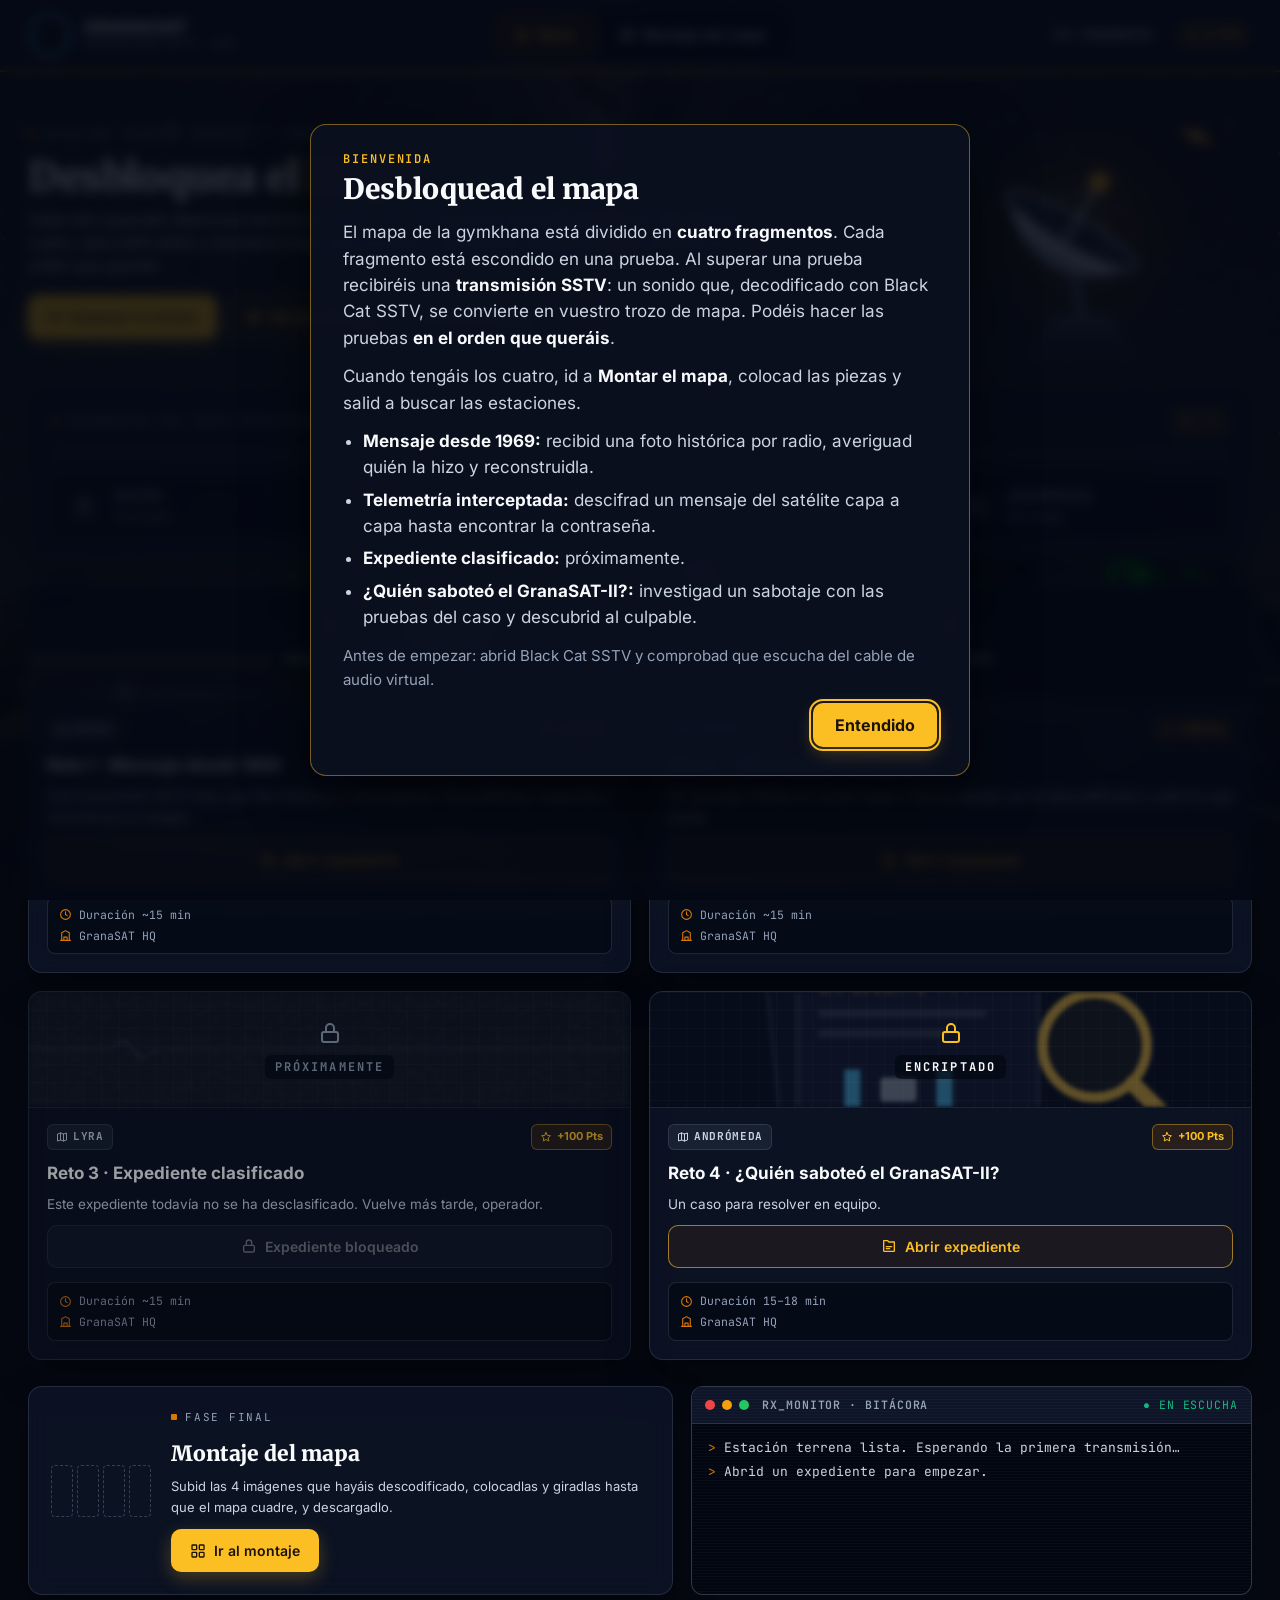
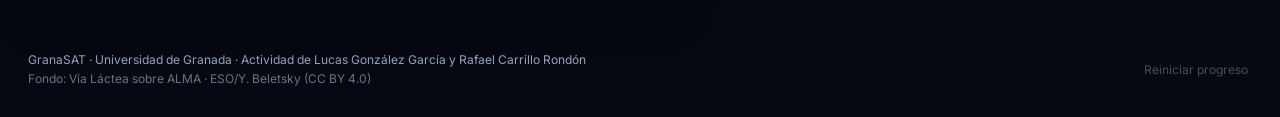
==== commit d0340971: "Tutoriales «Cómo funciona» y cabecera común con la estética de cada reto Tutoriales (especificacione" ====
--- a/web/index.html
+++ b/web/index.html
@@ -10,6 +10,7 @@
   <link rel="stylesheet" href="css/reto1.css">
   <link rel="stylesheet" href="css/reto2.css">
   <link rel="stylesheet" href="css/reto4.css">
+  <link rel="stylesheet" href="css/tutoriales.css">
 </head>
 <body>
   <header class="cabecera">
@@ -48,6 +49,7 @@
   <script src="js/iconos.js"></script>
   <script src="js/base.js"></script>
   <script src="js/efectos.js"></script>
+  <script src="js/tutoriales.js"></script>
   <script src="js/ilustraciones.js"></script>
   <script src="js/reproductor.js"></script>
   <script src="js/operaciones.js"></script>
--- a/web/css/reproductor.css
+++ b/web/css/reproductor.css
@@ -60,29 +60,33 @@
 .rx-cm .rx-secundario:hover { background: #e7eae6; }
 .rx-cm .rx-secundario:active { transform: translateY(3px); box-shadow: 0 1px 0 #7d8481, 0 1px 0 1px #0b0d0e; }
 
-/* ---------- matrix (reto 2): dentro de la señal, fósforo verde sobre negro ---------- */
-.rx.rx-matrix { padding: 10px 12px 12px; border: 1px solid #2f8a45; border-radius: 0; color: #7dff9b; background: #000; font-family: "JetBrains Mono", Consolas, monospace; font-variant-ligatures: none; }
+/* ---------- matrix (reto 2): cascada verde Matrix; marco y mandos como la maqueta referencia/reto2_maqueta.html ---------- */
+.rx.rx-matrix {
+  padding: 12px 14px 14px; border: 1px solid #26372e; border-radius: 8px; color: #b6c0ba; background: #080d0b;
+  font-family: "JetBrains Mono", Consolas, monospace; font-variant-ligatures: none;
+}
 .rx-matrix .rx-cab { display: flex; flex-wrap: wrap; gap: 6px 16px; margin-bottom: 8px; font-size: 15px; }
-.rx-matrix .rx-archivo { color: #7dff9b; }
-.rx-matrix .rx-estado { margin-left: auto; color: #2f8a45; animation: none; }
-.rx-matrix .rx-estado.vivo { color: #000; background: #7dff9b; padding: 0 6px; }
-.rx-matrix .rx-cascada { height: var(--rx-alto, 150px); border: 1px solid #1d5a2c; background: #000; }
-.rx-matrix .rx-marcas span { border-left: 1px dashed rgba(125, 255, 155, 0.4); font: 13px "JetBrains Mono", monospace; color: #7dff9b; text-shadow: 0 0 2px #000, 0 0 4px #000; }
-.rx-matrix .rx-marcas b { color: #d6ffe0; }
-.rx-matrix .rx-reposo { font: 15px "JetBrains Mono", monospace; letter-spacing: 0.04em; color: #2f8a45; }
-.rx-matrix.rx-controles, .rx-matrix .rx-controles { display: flex; flex-wrap: wrap; align-items: center; gap: 10px 16px; padding: 10px 0 0; }
-.rx-matrix .rx-play, .rx-matrix .rx-secundario {
-  width: auto; height: auto; min-height: 44px; padding: 0 16px; cursor: pointer; border: 1px solid #7dff9b; border-radius: 0; box-shadow: 0 3px 0 #1d5a2c;
-  display: inline-flex; align-items: center; font: 600 16px "JetBrains Mono", monospace; letter-spacing: 0.06em; text-transform: uppercase;
-  text-decoration: none; color: #7dff9b; background: #000; transition: transform 0.06s, box-shadow 0.06s;
+.rx-matrix .rx-archivo { color: #e4fbee; }
+.rx-matrix .rx-estado { margin-left: auto; color: #75827a; animation: none; }
+.rx-matrix .rx-estado.vivo { color: #3dfa7a; text-shadow: 0 0 10px rgba(61, 250, 122, 0.55); }
+.rx-matrix .rx-cascada { height: var(--rx-alto, 150px); border: 1px solid #16221c; border-radius: 4px; background: #040706; }
+.rx-matrix .rx-marcas span { border-left: 1px dashed rgba(61, 250, 122, 0.35); font: 13px "JetBrains Mono", monospace; color: #8fb8a1; text-shadow: 0 0 2px #040706, 0 0 4px #040706; }
+.rx-matrix .rx-marcas b { color: #e4fbee; }
+.rx-matrix .rx-reposo { font: 15px "JetBrains Mono", monospace; letter-spacing: 0.02em; color: #75827a; }
+.rx-matrix.rx-controles, .rx-matrix .rx-controles { display: flex; flex-wrap: wrap; align-items: center; gap: 10px 16px; padding: 12px 0 0; }
+.rx-matrix .rx-play {
+  width: auto; height: auto; min-height: 46px; padding: 0 20px; cursor: pointer; border: 0; border-radius: 6px; box-shadow: none;
+  font: 700 17px "Chivo", "Segoe UI", sans-serif; color: #040706; background: #eef2ef; transition: background 0.12s;
 }
-.rx-matrix .rx-secundario { color: #2f8a45; border-color: #2f8a45; }
-.rx-matrix .rx-play:hover, .rx-matrix .rx-secundario:hover { transform: none; color: #000; background: #7dff9b; border-color: #7dff9b; }
-.rx-matrix .rx-play:active, .rx-matrix .rx-secundario:active { transform: translateY(3px); box-shadow: 0 0 0 #1d5a2c; }
-.rx-matrix .rx-play.activo { color: #000; background: #7dff9b; }
-.rx-matrix .rx-tiempo, .rx-matrix .rx-freq { font: 15px "JetBrains Mono", monospace; color: #7dff9b; }
-.rx-matrix .rx-barra { flex: 1; min-width: 120px; height: 6px; border-radius: 0; background: linear-gradient(#7dff9b, #7dff9b) 0 0 / var(--avance, 0%) 100% no-repeat, #0d2a14; }
-.rx-matrix .rx-barra::-webkit-slider-thumb { width: 8px; height: 16px; border-radius: 0; background: #d6ffe0; box-shadow: none; }
+.rx-matrix .rx-play:hover { transform: none; background: #ffffff; }
+.rx-matrix .rx-secundario {
+  display: inline-flex; align-items: center; min-height: 40px; padding: 0 14px; cursor: pointer; border: 1px solid #26372e; border-radius: 6px;
+  font: 400 15px "Chivo", "Segoe UI", sans-serif; text-decoration: none; color: #b6c0ba; background: transparent;
+}
+.rx-matrix .rx-secundario:hover { color: #eef2ef; border-color: #75827a; }
+.rx-matrix .rx-tiempo, .rx-matrix .rx-freq { font: 15px "JetBrains Mono", monospace; color: #e4fbee; font-variant-numeric: tabular-nums; }
+.rx-matrix .rx-barra { flex: 1; min-width: 120px; height: 4px; border-radius: 2px; background: linear-gradient(#3dfa7a, #3dfa7a) 0 0 / var(--avance, 0%) 100% no-repeat, #26372e; }
+.rx-matrix .rx-barra::-webkit-slider-thumb { width: 10px; height: 16px; border-radius: 2px; background: #eef2ef; box-shadow: none; }
 
 /* ---------- cuaderno (reto 4): registrador gráfico de papel ---------- */
 .rx.rx-cuaderno {
@@ -118,5 +122,5 @@
 .rx-cuaderno .rx-secundario:hover { text-decoration-color: #8b1e1e; text-decoration-thickness: 3px; }
 
 @media (prefers-reduced-motion: reduce) {
-  .rx-cm .rx-play, .rx-cm .rx-secundario, .rx-cuaderno .rx-play, .rx-cm .rx-luz, .rx-matrix .rx-play, .rx-matrix .rx-secundario { transition: none; }
+  .rx-cm .rx-play, .rx-cm .rx-secundario, .rx-cuaderno .rx-play, .rx-cm .rx-luz, .rx-matrix .rx-play { transition: none; }
 }
--- a/web/css/reto1.css
+++ b/web/css/reto1.css
@@ -46,6 +46,24 @@
 body[data-vista="reto1"] .pie { color: #9aa1a4; }
 body[data-vista="reto1"] :focus-visible { outline: 3px solid var(--r1-ambar); outline-offset: 3px; }
 
+/* ---------- Cabecera común, vestida como la línea de fases de la sala (misma altura que en el resto de la web) ---------- */
+body[data-vista="reto1"] .cabecera { background: var(--r1-sala-2); backdrop-filter: none; border-bottom-color: var(--r1-consola); }
+body[data-vista="reto1"] .cabecera-int { min-height: 69px; } /* 71 px con el filete, como en el resto de la web: la altura se mide al cargar */
+body[data-vista="reto1"] .marca-nombre { font: 700 20px/1.1 var(--r1-rotulo-f); letter-spacing: 0.08em; color: var(--r1-claro); }
+body[data-vista="reto1"] .marca-sub { font: 600 12px var(--r1-rotulo-f); letter-spacing: 0.14em; color: #9aa1a4; }
+body[data-vista="reto1"] .marca img { border-color: var(--r1-consola); }
+body[data-vista="reto1"] .nav { background: none; border-color: transparent; }
+body[data-vista="reto1"] .nav a svg, body[data-vista="reto1"] .chip svg { display: none; }
+body[data-vista="reto1"] .nav a {
+  border: 0; border-radius: 3px; font: 600 17px/1 var(--r1-rotulo-f); letter-spacing: 0.06em; text-transform: uppercase; color: #8e979c;
+}
+body[data-vista="reto1"] .nav a:hover { color: var(--r1-claro); background: #2d3438; }
+body[data-vista="reto1"] .nav a.activo { color: var(--r1-claro); background: var(--r1-consola); box-shadow: inset 0 -3px 0 var(--r1-ambar); }
+/* Los marcadores, como displays de la consola */
+body[data-vista="reto1"] .chip { border-radius: 2px; border: 2px solid #2b2d27; background: #050606; color: #d6dcd8; font: 600 13px var(--r1-mono); }
+body[data-vista="reto1"] .chip-ambar { color: var(--r1-segmento); }
+body[data-vista="reto1"] .chip-verde { color: #8fd18a; }
+
 /* ---------- La sala: fases, orden, pantalla mural y puesto ---------- */
 .r1-sala {
   display: grid; grid-template-rows: auto auto minmax(0, 1fr) auto; gap: 8px; color: var(--r1-claro);
@@ -63,7 +81,10 @@
 .r1-titulo { margin: 0; white-space: nowrap; font: 700 22px/1 var(--r1-rotulo-f); letter-spacing: 0.06em; text-transform: uppercase; color: var(--r1-claro); }
 .r1-fases { display: flex; align-items: center; margin: 0 auto; padding: 0; list-style: none; }
 .r1-fases li { display: flex; align-items: center; }
-.r1-fases li + li::before { content: ""; width: 28px; height: 2px; margin: 0 4px; background: #4a545b; }
+.r1-fases li + li::before { content: ""; width: 18px; height: 2px; margin: 0 3px; background: #4a545b; }
+/* Botones de la línea de fases en una sola línea, para que la barra no crezca */
+.r1-plan .r1-boton { flex: none; white-space: nowrap; padding: 10px 13px 9px; font-size: 16px; }
+.r1-plan .r1-boton + .r1-boton { margin-left: -8px; }
 .r1-fase {
   display: flex; align-items: center; gap: 8px; padding: 8px 13px; cursor: pointer; border: 0; border-radius: 3px; background: none;
   font: 600 18px/1 var(--r1-rotulo-f); letter-spacing: 0.06em; text-transform: uppercase; color: #8e979c;
--- a/web/css/reto2.css
+++ b/web/css/reto2.css
@@ -1,178 +1,231 @@
-/* Reto 2 · Telemetría interceptada — «descifrado estilo Matrix» (especificaciones/reto2_estetica_matrix.md).
-   Detrás, la lluvia de caracteres (un <canvas> tenue); delante, la sesión de descifrado en paneles negros sólidos con
-   borde verde fino, todo en monoespaciada. Todo va bajo body[data-vista="reto2"] o con el prefijo .r2-; la cabecera
-   común no cambia y el reproductor usa el tema «matrix» (css/reproductor.css). Sin degradados, sin cristal, sin iconos. */
+/* Reto 2 · Telemetría interceptada — estética «Matrix» (especificaciones/reto2_estetica_matrix.md).
+   Reproduce la maqueta aprobada referencia/reto2_maqueta.html: lluvia detrás de toda la página con viñeta, banda de
+   intercepción, mesa de trabajo en dos columnas (receta y teclas | clave y pistas), chuleta en un cajón y línea de
+   estado al pie. Regla de color: verde Matrix solo para lo que se está descifrando y la lluvia; el código ya
+   descifrado en blanco menta luminoso; la interfaz en blancos y grises; ámbar para avisos y bloqueos.
+   Todo va bajo body[data-vista="reto2"] o con el prefijo .r2-; la cabecera común no cambia y el reproductor usa el
+   tema «matrix» (css/reproductor.css). */
+
+/* ---------- Fuentes locales (ver assets/fonts/LICENCIAS.txt) ---------- */
+@font-face { font-family: "Chivo"; src: url("../assets/fonts/chivo-latin.woff2") format("woff2"); font-weight: 400 700; font-display: swap; }
+@font-face { font-family: "Martian Mono"; src: url("../assets/fonts/martian-mono-latin.woff2") format("woff2"); font-weight: 300 600; font-display: swap; }
 
 body[data-vista="reto2"] {
-  --r2-fosforo: #7dff9b;
-  --r2-claro: #d6ffe0;
-  --r2-apagado: #2f8a45;
-  --r2-borde: #1d5a2c;
-  --r2-ambar: #ffb347;
-  --r2-mono: "JetBrains Mono", Consolas, monospace;
-  background: #000;
+  --r2-void: #040706;
+  --r2-panel: #080d0b;
+  --r2-line: #16221c;
+  --r2-line-2: #26372e;
+  --r2-code: #e4fbee;
+  --r2-code-glow: rgba(110, 255, 170, 0.28);
+  --r2-scramble: #3dfa7a;
+  --r2-scramble-dim: #1a7a3e;
+  --r2-cmd: #8fb8a1;
+  --r2-ink: #eef2ef;
+  --r2-soft: #b6c0ba;
+  --r2-mute: #75827a;
+  --r2-warn: #e8b552;
+  --r2-ui: "Chivo", "Segoe UI", system-ui, sans-serif;
+  --r2-mono: "JetBrains Mono", ui-monospace, "Cascadia Mono", Consolas, monospace;
+  --r2-display: "Martian Mono", "JetBrains Mono", ui-monospace, monospace;
+  background: var(--r2-void);
+  color-scheme: dark;
 }
 body[data-vista="reto2"] .estrellas { display: none; }
-body[data-vista="reto2"] .contenedor { padding: 14px 20px 18px; }
-body[data-vista="reto2"] .pie { position: relative; z-index: 1; margin-bottom: 44px; color: var(--r2-apagado); }
-body[data-vista="reto2"] :focus-visible { outline: 2px solid var(--r2-claro); outline-offset: 3px; }
-
-/* ---------- La lluvia de fondo ---------- */
-.r2-lluvia { position: fixed; inset: 0; z-index: 0; width: 100vw; height: 100vh; pointer-events: none; opacity: 0.3; transition: opacity 0.5s; }
-.r2-lluvia[data-animo="viva"] { opacity: 0.6; }
-.r2-lluvia[data-animo="calma"] { opacity: 0.16; }
-.r2-lluvia.quieta { opacity: 0.18; }
-
-/* ---------- Primer plano ---------- */
-.r2-pantalla { position: relative; z-index: 1; color: var(--r2-fosforo); font-family: var(--r2-mono); font-variant-ligatures: none; }
-.r2-cab {
-  display: flex; flex-wrap: wrap; align-items: baseline; gap: 6px 18px; margin-bottom: 12px; padding: 10px 16px;
-  background: #000; border: 1px solid var(--r2-borde);
-}
-.r2-titulo { margin: 0; font: 700 24px var(--r2-mono); letter-spacing: 0.08em; color: var(--r2-fosforo); }
-.r2-sec { margin: 0; font-size: 15px; line-height: 1.5; color: var(--r2-apagado); }
-.r2-puntos { margin-left: auto; font-size: 16px; color: var(--r2-claro); }
-.r2-cuerpo { display: grid; grid-template-columns: minmax(0, 1fr) 380px; gap: 14px; align-items: start; }
-.r2-principal { display: grid; gap: 12px; min-width: 0; }
-.r2-panel { min-width: 0; padding: 14px 18px 16px; background: #000; border: 1px solid var(--r2-borde); }
-.r2-panel[hidden] { display: none; }
-.r2-rotulo { margin: 0 0 10px; font: 700 15px var(--r2-mono); letter-spacing: 0.14em; color: var(--r2-fosforo); }
-.r2-rotulo span { margin-left: 10px; font-weight: 400; letter-spacing: 0; color: var(--r2-apagado); }
-.r2-texto { margin: 0 0 12px; font-size: 17px; line-height: 1.55; }
-.r2-texto b { color: var(--r2-claro); }
-
-/* La cadena interceptada, grande y sobre negro sólido */
-.r2-cadena-fila { display: flex; align-items: flex-start; gap: 16px; }
-.r2-cadena { flex: 1; margin: 0; font-size: 24px; line-height: 1.5; letter-spacing: 0.02em; color: var(--r2-claro); word-break: break-all; }
-.r2-informe { margin: 10px 0 0; padding-left: 26px; font-size: 17px; line-height: 1.55; }
-.r2-informe li { margin-bottom: 4px; }
-.r2-informe b, .r2-pregunta { color: var(--r2-claro); }
-.r2-pregunta { font-weight: 700; }
-
-/* ---------- Botones ---------- */
-.r2-boton, .r2-op {
-  cursor: pointer; border: 1px solid var(--r2-fosforo); border-radius: 0; background: #000; color: var(--r2-fosforo);
-  font-family: var(--r2-mono); text-transform: uppercase; text-decoration: none; box-shadow: 0 3px 0 var(--r2-borde);
-  transition: transform 0.06s, box-shadow 0.06s;
-}
-.r2-boton { display: inline-flex; align-items: center; justify-content: center; min-height: 44px; padding: 0 16px; font-size: 16px; font-weight: 600; letter-spacing: 0.06em; }
-.r2-boton:hover:not(:disabled), .r2-op:hover { color: #000; background: var(--r2-fosforo); }
-.r2-boton:active:not(:disabled), .r2-op:active { transform: translateY(3px); box-shadow: 0 0 0 var(--r2-borde); }
-.r2-boton:disabled { cursor: not-allowed; opacity: 0.45; }
-.r2-boton-sec { color: var(--r2-apagado); border-color: var(--r2-apagado); }
-.r2-boton-sec:hover:not(:disabled) { color: #000; background: var(--r2-apagado); }
-/* Operaciones en columna a la izquierda y la sesión a su lado: el botón y su resultado, a la vista a la vez */
-.r2-mesa { display: grid; grid-template-columns: 210px minmax(0, 1fr); gap: 12px; align-items: start; }
-.r2-ops { position: sticky; top: calc(var(--alto-cabecera, 66px) + 12px); }
-.r2-operaciones { display: grid; grid-template-columns: 1fr; gap: 10px; }
-.r2-ops .r2-op-sec { flex-direction: column; }
-.r2-ops .r2-boton { min-height: 40px; padding: 0 8px; font-size: 14px; letter-spacing: 0.02em; white-space: nowrap; }
-.r2-op { display: grid; place-content: center; gap: 2px; min-height: 58px; padding: 6px 8px; font-size: 17px; font-weight: 700; letter-spacing: 0.04em; }
-.r2-op small { font-size: 13px; font-weight: 400; letter-spacing: 0; text-transform: none; color: var(--r2-apagado); }
-.r2-op:hover small { color: #0d3a1a; }
-.r2-op-sec { display: flex; flex-wrap: wrap; gap: 12px; margin-top: 12px; }
-.r2-mini {
-  padding: 2px 4px; cursor: pointer; border: 0; background: none; color: var(--r2-apagado);
-  font: 15px var(--r2-mono); text-decoration: underline; text-underline-offset: 3px;
-}
-.r2-mini:hover:not(:disabled) { color: var(--r2-fosforo); }
-.r2-mini:disabled { cursor: default; opacity: 0.35; text-decoration: none; }
-
-/* ---------- Campos: parámetros y contraseña ---------- */
+body[data-vista="reto2"] .contenedor { padding: 0 0 8px; }
+body[data-vista="reto2"] .pie { position: relative; z-index: 1; color: var(--r2-mute); }
+body[data-vista="reto2"] :focus-visible { outline: 2px solid var(--r2-ink); outline-offset: 3px; }
+
+/* ---------- Cabecera común con los materiales de la maqueta (misma altura que en el resto de la web) ---------- */
+body[data-vista="reto2"] .cabecera { background: var(--r2-void); backdrop-filter: none; border-bottom: 2px solid var(--r2-line-2); }
+body[data-vista="reto2"] .cabecera-int { min-height: 69px; } /* 71 px con el filete, como en el resto de la web: la altura se mide al cargar */
+body[data-vista="reto2"] .marca-nombre { font: 700 17px/1.1 var(--r2-ui); letter-spacing: 0.06em; color: var(--r2-ink); }
+body[data-vista="reto2"] .marca-sub { font: 400 11px var(--r2-ui); letter-spacing: 0.12em; color: var(--r2-mute); }
+body[data-vista="reto2"] .marca img { border-color: var(--r2-line-2); }
+body[data-vista="reto2"] .nav { background: none; border-color: transparent; }
+body[data-vista="reto2"] .nav a svg, body[data-vista="reto2"] .chip svg { display: none; }
+body[data-vista="reto2"] .nav a { border: 1px solid transparent; border-radius: 6px; font: 500 15px var(--r2-ui); color: var(--r2-soft); }
+body[data-vista="reto2"] .nav a:hover { color: var(--r2-ink); background: none; border-color: var(--r2-line-2); }
+body[data-vista="reto2"] .nav a.activo { color: var(--r2-ink); background: var(--r2-panel); border-color: var(--r2-line-2); box-shadow: none; }
+/* Los marcadores: código en blanco menta, sin colores de insignia (el verde queda para lo que se descifra) */
+body[data-vista="reto2"] .chip { border-radius: 6px; border: 1px solid var(--r2-line-2); background: transparent; color: var(--r2-soft); font: 500 13px var(--r2-mono); }
+body[data-vista="reto2"] .chip-ambar, body[data-vista="reto2"] .chip-verde { color: var(--r2-code); text-shadow: 0 0 12px var(--r2-code-glow); }
+body[data-vista="reto2"] #chip-puntos.destello { animation-name: r2-destello; }
+@keyframes r2-destello { 20% { transform: scale(1.12); box-shadow: 0 0 18px rgba(110, 255, 170, 0.35); } }
+
+/* ---------- Lluvia detrás de toda la página ---------- */
+.r2-lluvia { position: fixed; inset: 0; width: 100%; height: 100%; z-index: 0; opacity: 0.5; pointer-events: none; }
+.r2-vineta {
+  position: fixed; inset: 0; z-index: 0; pointer-events: none;
+  background: radial-gradient(ellipse 75% 70% at 50% 45%, rgba(4, 7, 6, 0.82) 0%, rgba(4, 7, 6, 0.55) 60%, rgba(4, 7, 6, 0.1) 100%);
+}
+.r2-lluvia, .r2-vineta { transition: opacity 900ms; }
+body.r2-desbloqueo .r2-lluvia { opacity: 0.95; transition: opacity 200ms; }
+body.r2-desbloqueo .r2-vineta { opacity: 0.35; transition: opacity 200ms; }
+
+/* ---------- Marco ---------- */
+.r2-marco {
+  position: relative; z-index: 1; max-width: 1240px; margin: 0 auto; padding: 18px 60px 0 16px;
+  display: grid; gap: 18px; color: var(--r2-ink); font: 400 17px/1.5 var(--r2-ui);
+}
+/* Sin ligaduras: «==» o «->» tienen que verse carácter a carácter (importa en Base64) */
+.r2-marco, .r2-chuleta { font-variant-ligatures: none; font-feature-settings: "liga" 0, "calt" 0; }
+/* Volver a la izquierda y el título centrado, como en la maqueta (allí lo equilibraba la etiqueta «Maqueta de diseño») */
+.r2-cabecera { display: grid; grid-template-columns: 1fr auto 1fr; align-items: center; gap: 16px; }
+.r2-cabecera .r2-volver { justify-self: start; }
+.r2-cabecera .r2-como { justify-self: end; }
+.r2-volver { color: var(--r2-soft); text-decoration: none; font-size: 15px; border-bottom: 1px solid var(--r2-line-2); padding-bottom: 2px; }
+.r2-volver:hover { color: var(--r2-ink); border-color: var(--r2-ink); }
+.r2-titulo { display: grid; gap: 2px; min-width: 0; text-align: center; }
+.r2-titulo h1 { margin: 0; font: 700 22px/1.3 var(--r2-ui); letter-spacing: 0.01em; color: var(--r2-ink); }
+.r2-sub { color: var(--r2-mute); font-size: 15px; }
+
+/* ---------- Banda de intercepción ---------- */
+.r2-banda { position: relative; border: 1px solid var(--r2-line-2); border-radius: 12px; overflow: hidden; background: rgba(4, 7, 6, 0.72); min-height: 210px; display: grid; align-content: center; }
+.r2-banda-txt { position: relative; z-index: 1; padding: 34px clamp(18px, 4vw, 48px); max-width: 100%; min-width: 0; }
+.r2-intro { margin: 0 0 14px; color: var(--r2-soft); font-size: 16px; max-width: 56ch; }
+.r2-cadena { margin: 0; font: 400 clamp(19px, 2.9vw, 34px)/1.25 var(--r2-display); color: var(--r2-code); letter-spacing: 0.02em; word-break: break-all; text-shadow: 0 0 22px var(--r2-code-glow); }
+.r2-cadena-meta { margin-top: 14px; font-size: 14px; color: var(--r2-mute); display: flex; gap: 18px; flex-wrap: wrap; }
+.r2-cadena-meta span::before { content: ""; display: inline-block; width: 6px; height: 6px; border-radius: 50%; background: var(--r2-scramble); box-shadow: 0 0 8px var(--r2-scramble); margin-right: 8px; vertical-align: 2px; }
+.r2-ruido { color: var(--r2-scramble); text-shadow: 0 0 10px rgba(61, 250, 122, 0.55); }
+
+/* ---------- Mesa de trabajo ---------- */
+.r2-mesa { display: grid; grid-template-columns: minmax(0, 1fr) 320px; gap: 18px; align-items: start; }
+.r2-columna { display: grid; gap: 18px; min-width: 0; }
+.r2-bloque { border: 1px solid var(--r2-line); border-radius: 10px; background: rgba(8, 13, 11, 0.94); padding: 18px 20px; min-width: 0; }
+.r2-bloque h2, .r2-caja h2 { margin: 0 0 4px; font: 700 17px/1.4 var(--r2-ui); color: var(--r2-ink); }
+.r2-ayuda { margin: 0 0 14px; color: var(--r2-mute); font-size: 15px; }
+
+/* ---------- Chuleta desplegable a la derecha ---------- */
+.r2-asa {
+  position: fixed; z-index: 30; right: 0; top: 50%; transform: translateY(-50%); writing-mode: vertical-rl;
+  padding: 18px 10px; border: 1px solid var(--r2-line-2); border-right: 0; border-radius: 8px 0 0 8px;
+  background: var(--r2-panel); color: var(--r2-ink); font: 700 15px var(--r2-ui); letter-spacing: 0.06em; cursor: pointer;
+  box-shadow: 0 0 0 1px rgba(0, 0, 0, 0.4);
+}
+.r2-asa::after { content: ""; display: block; width: 6px; height: 6px; margin: 10px auto 0; border-radius: 50%; background: var(--r2-scramble); box-shadow: 0 0 8px var(--r2-scramble); }
+.r2-asa:hover { border-color: var(--r2-mute); }
+.r2-asa[hidden] { display: none; }
+.r2-chuleta {
+  position: fixed; z-index: 60; top: 0; right: 0; bottom: 0; width: min(360px, 88vw); padding: 22px;
+  background: var(--r2-panel); border-left: 1px solid var(--r2-line-2); color: var(--r2-ink); font: 400 17px/1.5 var(--r2-ui);
+  transform: translateX(100%); transition: transform 220ms ease; overflow-y: auto; box-shadow: -24px 0 40px rgba(0, 0, 0, 0.5);
+}
+.r2-chuleta.abierta { transform: translateX(0); }
+.r2-chuleta-cab { display: flex; justify-content: space-between; align-items: center; gap: 12px; margin-bottom: 6px; }
+.r2-chuleta-cab h2 { margin: 0; font: 700 18px/1.3 var(--r2-ui); }
+.r2-chuleta .r2-ayuda { margin-bottom: 18px; }
+.r2-formatos { list-style: none; margin: 0; padding: 0; display: grid; gap: 12px; }
+.r2-formatos li { display: grid; gap: 2px; font-size: 15px; color: var(--r2-soft); border-bottom: 1px solid var(--r2-line); padding-bottom: 10px; }
+.r2-formatos li:last-child { border-bottom: 0; padding-bottom: 0; }
+.r2-formatos small { font: 400 14px var(--r2-mono); color: var(--r2-mute); }
+.r2-formatos code { font: 600 13px var(--r2-mono); color: var(--r2-ink); letter-spacing: 0.06em; justify-self: start; border: 1px solid var(--r2-line-2); border-radius: 4px; padding: 0 8px; margin-top: 4px; }
+
+/* ---------- La receta como circuito ---------- */
+.r2-sesion { font: 400 15px/1.65 var(--r2-mono); min-height: 120px; display: grid; gap: 0; position: relative; }
+.r2-vacia { font-family: var(--r2-ui); color: var(--r2-mute); font-size: 15px; padding: 2px 0 0; }
+.r2-paso { display: grid; grid-template-columns: 22px minmax(0, 1fr); gap: 12px; min-width: 0; position: relative; padding-bottom: 14px; }
+.r2-nodo { position: relative; display: flex; justify-content: center; }
+.r2-nodo::before { content: ""; position: absolute; top: 0; bottom: -14px; width: 1px; background: var(--r2-line-2); }
+.r2-paso:last-child .r2-nodo::before { bottom: 50%; }
+.r2-nodo i { position: relative; margin-top: 7px; width: 11px; height: 11px; border-radius: 50%; background: var(--r2-void); border: 1px solid var(--r2-cmd); }
+.r2-paso.nuevo .r2-nodo i { background: var(--r2-scramble); border-color: var(--r2-scramble); box-shadow: 0 0 10px var(--r2-scramble); }
+.r2-paso.roto .r2-nodo i { border-color: var(--r2-warn); }
+.r2-origen .r2-nodo i { border-color: var(--r2-mute); border-style: dashed; }
+.r2-fantasma .r2-nodo i { border: 1px dashed var(--r2-line-2); }
+.r2-paso-cuerpo { min-width: 0; }
+.r2-paso-cab { display: flex; align-items: center; gap: 12px; flex-wrap: wrap; color: var(--r2-cmd); }
+.r2-paso-op { border: 1px solid var(--r2-line-2); border-radius: 4px; padding: 0 8px; color: var(--r2-ink); letter-spacing: 0.06em; font-size: 13px; }
+.r2-paso-param { display: inline-flex; align-items: center; gap: 6px; color: var(--r2-soft); font: 400 14px var(--r2-ui); }
+.r2-paso-param b { font: 500 14px var(--r2-mono); color: var(--r2-code); }
+.r2-origen-txt { color: var(--r2-mute); font: 400 14px var(--r2-ui); }
+.r2-paso-salida { color: var(--r2-code); word-break: break-all; font-size: 16px; margin-top: 4px; text-shadow: 0 0 14px var(--r2-code-glow); }
+.r2-paso-error { color: var(--r2-warn); font: 400 15px/1.5 var(--r2-ui); margin-top: 4px; }
+
+/* Rueda de César: dos botones grandes y el número en medio */
+.r2-rueda { display: inline-flex; align-items: center; gap: 8px; }
+.r2-rueda-rotulo { color: var(--r2-soft); font: 400 14px var(--r2-ui); margin-right: 2px; }
+.r2-rueda-btn {
+  width: 44px; height: 38px; border: 1px solid #2f4238; border-radius: 6px; background: #0c1410; color: var(--r2-ink); font-size: 14px; cursor: pointer;
+  box-shadow: inset 0 1px 0 rgba(255, 255, 255, 0.06), 0 3px 0 #1a2620; transition: transform 70ms, box-shadow 70ms;
+}
+.r2-rueda-btn:hover:not(:disabled) { border-color: #4b6656; }
+.r2-rueda-btn:active:not(:disabled) { transform: translateY(3px); box-shadow: 0 0 0 #1a2620; }
+.r2-rueda-btn:disabled { cursor: not-allowed; opacity: 0.45; }
+.r2-rueda-num { min-width: 2.2ch; text-align: center; font: 600 22px var(--r2-mono); color: var(--r2-code); font-variant-numeric: tabular-nums; text-shadow: 0 0 12px var(--r2-code-glow); }
+
+/* ---------- El control que toca ahora ---------- */
+.r2-toca { box-shadow: 0 0 0 1px rgba(61, 250, 122, 0.55), 0 0 22px rgba(61, 250, 122, 0.18); border-radius: 10px; animation: r2-toca 2.4s ease-in-out infinite; }
+.r2-teclas.r2-toca { padding: 8px; margin-inline: -8px; }
+.r2-caja.r2-toca { padding: 14px; margin-inline: -14px; }
+@keyframes r2-toca { 50% { box-shadow: 0 0 0 1px rgba(61, 250, 122, 0.25), 0 0 8px rgba(61, 250, 122, 0.06); } }
+
+/* ---------- Teclas de operación con relieve y LED de la última usada ---------- */
+.r2-teclas { display: grid; grid-template-columns: repeat(6, minmax(0, 1fr)); gap: 10px; margin-top: 20px; }
+.r2-tecla {
+  position: relative; min-height: 56px; padding-top: 10px; border: 1px solid #2f4238; border-radius: 7px; background: #0c1410; color: var(--r2-ink);
+  font: 600 13px var(--r2-mono); letter-spacing: 0.06em; cursor: pointer;
+  box-shadow: inset 0 1px 0 rgba(255, 255, 255, 0.06), 0 4px 0 #1a2620; transition: transform 80ms, box-shadow 80ms, border-color 120ms;
+}
+.r2-tecla::before { content: ""; position: absolute; top: 8px; left: 50%; width: 14px; height: 3px; margin-left: -7px; border-radius: 2px; background: #1c2a22; }
+.r2-tecla.usada::before { background: var(--r2-scramble); box-shadow: 0 0 8px var(--r2-scramble); }
+.r2-tecla:hover:not(:disabled) { border-color: #4b6656; }
+.r2-tecla:active:not(:disabled), .r2-tecla.pulsada { transform: translateY(4px); box-shadow: inset 0 1px 0 rgba(255, 255, 255, 0.04), 0 0 0 #1a2620; }
+.r2-tecla:disabled { cursor: not-allowed; opacity: 0.45; }
+.r2-secundarias { display: flex; gap: 10px; flex-wrap: wrap; margin-top: 12px; }
+.r2-boton { min-height: 40px; padding: 0 14px; border-radius: 6px; border: 1px solid var(--r2-line-2); background: transparent; color: var(--r2-soft); cursor: pointer; font: 400 15px var(--r2-ui); }
+.r2-boton:hover:not(:disabled) { color: var(--r2-ink); border-color: var(--r2-mute); }
+.r2-boton:disabled { color: var(--r2-mute); cursor: not-allowed; border-color: var(--r2-line); }
+
+/* ---------- Caja fuerte ---------- */
+.r2-caja { margin-top: 18px; }
+.r2-fila { display: flex; gap: 10px; flex-wrap: wrap; }
 .r2-campo {
-  min-width: 0; padding: 4px 6px; border: 0; border-bottom: 2px solid var(--r2-fosforo); border-radius: 0; background: #000;
-  color: var(--r2-claro); font: 600 20px var(--r2-mono); text-transform: uppercase; caret-color: var(--r2-fosforo); caret-shape: block;
-}
-.r2-campo-peq { width: 12ch; font-size: 18px; }
-.r2-campo:disabled { opacity: 0.5; }
-.r2-param { display: inline-flex; align-items: center; gap: 6px; font-size: 15px; color: var(--r2-apagado); }
-.r2-param select { padding: 4px 6px; border: 1px solid var(--r2-apagado); border-radius: 0; background: #000; color: var(--r2-fosforo); font: 15px var(--r2-mono); }
-.r2-param input[type="range"] { width: 160px; accent-color: var(--r2-fosforo); }
-.r2-desp { min-width: 2ch; text-align: right; font-size: 18px; color: var(--r2-claro); }
-
-/* ---------- Sesión: cada operación en su línea y su resultado debajo ---------- */
-.r2-linea { display: flex; flex-wrap: wrap; align-items: center; gap: 6px 14px; font-size: 17px; }
-.r2-n { width: 1.5em; color: var(--r2-apagado); }
-.r2-op-nombre { min-width: 9ch; font-weight: 700; letter-spacing: 0.06em; }
-.r2-acciones { display: flex; gap: 6px; margin-left: auto; }
-.r2-entrada {
-  display: block; width: 100%; min-height: 64px; margin: 6px 0 4px; padding: 8px 10px; resize: vertical; border: 1px solid var(--r2-borde);
-  border-radius: 0; background: #000; color: var(--r2-fosforo); font: 17px/1.5 var(--r2-mono); word-break: break-all; caret-color: var(--r2-fosforo);
-}
-.r2-vacia { margin: 10px 0 0; font-size: 16px; color: var(--r2-apagado); }
-.r2-paso { padding: 10px 0 2px; border-top: 1px dashed var(--r2-borde); margin-top: 8px; }
-.r2-paso.apagado { opacity: 0.5; }
-.r2-paso.fallo .r2-op-nombre { color: var(--r2-ambar); }
-.r2-resultado {
-  margin: 8px 0 0 calc(1.5em + 14px); font-size: 19px; line-height: 1.5; color: var(--r2-claro);
-  white-space: pre-wrap; word-break: break-all;
-}
-.r2-resultado:empty { display: none; }
-.r2-paso.final .r2-resultado { padding-left: 12px; font-size: 21px; border-left: 3px solid var(--r2-fosforo); }
-.r2-resultado.r2-error { font-size: 17px; color: var(--r2-ambar); word-break: normal; }
-
-/* ---------- Ayuda, caja fuerte y entrega ---------- */
-.r2-pista { margin-top: 12px; padding: 10px 14px; border: 1px solid var(--r2-fosforo); font-size: 17px; line-height: 1.5; color: var(--r2-claro); }
-.r2-pista b { color: var(--r2-fosforo); }
-.r2-pista.r2-aviso-ambar { border-color: var(--r2-ambar); color: #ffd9a0; }
-.r2-orden { display: flex; flex-wrap: wrap; align-items: center; gap: 12px 14px; }
-.r2-orden label { font-size: 20px; font-weight: 700; }
-.r2-orden .r2-campo { width: 20ch; }
-.r2-sistema { margin: 12px 0 6px; font-size: 17px; line-height: 1.5; color: var(--r2-fosforo); }
-.r2-sistema.ambar { color: var(--r2-ambar); }
-.r2-sistema.ok { color: var(--r2-claro); }
-.r2-premio { border-color: var(--r2-fosforo); }
-.r2-resumen { margin: 12px 0 0; font-size: 16px; color: var(--r2-apagado); }
-
-/* ---------- Chuleta fija a la derecha ---------- */
-.r2-chuleta {
-  position: sticky; top: calc(var(--alto-cabecera, 66px) + 12px);
-  max-height: calc(100vh - var(--alto-cabecera, 66px) - 70px); overflow-y: auto;
-}
-.r2-chuleta dl { margin: 0 0 12px; }
-.r2-chuleta dt { margin-top: 12px; font-size: 16px; font-weight: 700; letter-spacing: 0.08em; }
-.r2-chuleta dt:first-child { margin-top: 0; }
-.r2-chuleta dd { margin: 4px 0 0; font-size: 15.5px; line-height: 1.5; }
-.r2-chuleta dd span { display: block; margin-top: 2px; color: var(--r2-apagado); }
-.r2-chuleta code { font: inherit; color: var(--r2-claro); word-break: break-all; }
-
-/* ---------- Línea de estado inferior, en vídeo inverso ---------- */
+  flex: 1 1 220px; min-width: 0; min-height: 46px; padding: 0 12px; background: var(--r2-void); border: 1px solid var(--r2-line-2); border-radius: 6px;
+  color: var(--r2-code); font: 500 17px var(--r2-mono); letter-spacing: 0.05em; caret-color: var(--r2-code);
+}
+.r2-campo::placeholder { color: var(--r2-mute); font-family: var(--r2-ui); letter-spacing: 0; font-size: 15px; }
+.r2-campo:disabled { color: var(--r2-soft); }
+.r2-lateral .r2-campo { width: 100%; }
+.r2-primaria { min-height: 46px; padding: 0 20px; border-radius: 6px; border: 0; background: var(--r2-ink); color: var(--r2-void); font: 700 17px var(--r2-ui); cursor: pointer; }
+.r2-primaria:hover:not(:disabled) { background: #ffffff; }
+.r2-primaria:disabled { background: var(--r2-line-2); color: var(--r2-mute); cursor: not-allowed; }
+.r2-mensaje { margin: 10px 0 0; font-size: 15px; color: var(--r2-soft); min-height: 22px; }
+.r2-mensaje.aviso { color: var(--r2-warn); }
+.r2-intentos { display: inline-flex; gap: 5px; vertical-align: middle; margin-left: 8px; }
+.r2-intentos i { width: 9px; height: 9px; border-radius: 50%; background: var(--r2-soft); display: inline-block; }
+.r2-intentos i.gastado { background: var(--r2-line-2); }
+
+/* ---------- Columna derecha: clave y pistas ---------- */
+.r2-lateral { display: grid; gap: 18px; }
+.r2-pregunta { margin: 0 0 12px; font-size: 16px; color: var(--r2-ink); }
+.r2-pistas-botones { display: flex; flex-wrap: wrap; gap: 10px; }
+.r2-pista-txt { margin: 12px 0 0; font-size: 15px; color: var(--r2-soft); }
+.r2-pista-txt:empty { display: none; }
+.r2-pista-txt b { color: var(--r2-ink); font-weight: 700; }
+.r2-bloqueo { color: var(--r2-warn); font-variant-numeric: tabular-nums; }
+
+/* ---------- Entrega ---------- */
+.r2-entrega { border: 1px solid var(--r2-scramble-dim); border-radius: 12px; background: var(--r2-panel); padding: 24px; display: grid; gap: 12px; }
+.r2-entrega[hidden] { display: none; }
+.r2-grande { margin: 0; font: 400 clamp(22px, 3.4vw, 36px) var(--r2-display); color: var(--r2-code); letter-spacing: 0.04em; text-shadow: 0 0 24px var(--r2-code-glow); }
+.r2-entrega > p:not(.r2-grande) { margin: 0; color: var(--r2-soft); max-width: 62ch; }
+.r2-resumen { margin: 10px 0 0; color: var(--r2-mute); font-size: 15px; }
+
+/* ---------- Línea de estado al pie ---------- */
 .r2-estado {
-  position: fixed; left: 0; right: 0; bottom: 0; z-index: 30; margin: 0; padding: 9px 20px;
-  font: 600 16px/1.35 var(--r2-mono); color: #000; background: var(--r2-fosforo);
-}
-
-/* ---------- «Archivo descifrado» en el centro ---------- */
-.r2-revelacion { position: fixed; inset: 0; z-index: 120; display: grid; place-items: center; background: rgba(0, 0, 0, 0.6); cursor: pointer; }
-.r2-revelacion-texto {
-  margin: 0; padding: 22px 34px; border: 1px solid var(--r2-fosforo); background: #000;
-  font: 700 clamp(28px, 4vw, 46px) "JetBrains Mono", monospace; letter-spacing: 0.12em; color: #d6ffe0; font-variant-ligatures: none;
-}
-
-/* ---------- Bloqueo por pista (capa común de efectos.js) ---------- */
-body[data-vista="reto2"] .bloqueo-pista { background: rgba(0, 0, 0, 0.88); backdrop-filter: none; }
-body[data-vista="reto2"] .bloqueo-caja { border: 1px solid var(--r2-fosforo); border-radius: 0; color: var(--r2-fosforo); font-family: var(--r2-mono); background: #000; box-shadow: none; }
-body[data-vista="reto2"] .bloqueo-caja .texto-2 { color: var(--r2-fosforo); font-size: 17px; }
-body[data-vista="reto2"] .pista-fondo { stroke: var(--r2-borde); }
-body[data-vista="reto2"] .pista-progreso { stroke: var(--r2-fosforo); stroke-linecap: butt; filter: none; }
-body[data-vista="reto2"] .bloqueo-cuenta { color: var(--r2-claro); font-family: var(--r2-mono); }
-body[data-vista="reto2"] .bloqueo-etq { color: var(--r2-claro); animation: none; letter-spacing: 0.14em; }
-body[data-vista="reto2"] .bloqueo-pista-texto { border-radius: 0; color: var(--r2-claro); background: #000; border: 1px solid var(--r2-apagado); font-size: 17px; }
-body[data-vista="reto2"] .bloqueo-pista-texto > span { color: var(--r2-apagado); }
-body[data-vista="reto2"] .bloqueo-caja .btn {
-  border: 1px solid var(--r2-apagado); border-radius: 0; color: var(--r2-apagado); background: #000; box-shadow: none;
-  font: 600 15px var(--r2-mono); text-transform: uppercase; letter-spacing: 0.06em;
-}
-body[data-vista="reto2"] .bloqueo-caja .btn svg { display: none; }
-
-/* ---------- Movimiento reducido y pantallas estrechas ---------- */
+  position: sticky; bottom: 0; z-index: 2; display: flex; gap: 14px; flex-wrap: wrap; align-items: baseline; padding: 10px 0;
+  background: var(--r2-void); border-top: 1px solid var(--r2-line); color: var(--r2-soft); font-size: 15px;
+}
+.r2-estado b { color: var(--r2-ink); font-weight: 500; }
+
+/* ---------- Pantallas estrechas y movimiento reducido ---------- */
+@media (max-width: 900px) {
+  .r2-mesa { grid-template-columns: minmax(0, 1fr); }
+  .r2-teclas { grid-template-columns: repeat(3, minmax(0, 1fr)); }
+  .r2-cabecera { grid-template-columns: 1fr; }
+  .r2-titulo { text-align: left; }
+}
 @media (prefers-reduced-motion: reduce) {
-  .r2-lluvia, .r2-boton, .r2-op { transition: none; }
-}
-@media (max-width: 1100px) {
-  .r2-cuerpo { grid-template-columns: 1fr; }
-  .r2-chuleta { position: static; max-height: none; }
-  .r2-mesa { grid-template-columns: 1fr; }
-  .r2-ops { position: static; }
-  .r2-operaciones { grid-template-columns: repeat(3, minmax(0, 1fr)); }
-}
+  .r2-tecla, .r2-chuleta, .r2-rueda-btn, .r2-lluvia, .r2-vineta { transition: none; }
+  .r2-toca { animation: none; }
+}
--- a/web/css/reto4.css
+++ b/web/css/reto4.css
@@ -267,7 +267,9 @@
 .r4-carta p { margin: 0 0 14px; max-width: 70ch; }
 .r4-carta .r4-sello-grande { position: absolute; top: 34px; right: 46px; font-size: 32px; transform: rotate(-12deg); }
 .r4-carta-ref { font-weight: 700; margin-bottom: 26px !important; }
-.r4-carta-pasos { margin: 18px 0 20px; padding: 0; list-style: none; display: grid; gap: 12px; max-width: 70ch; }
+.r4-carta-como { margin: 22px 0 6px !important; font-weight: 700; }
+.r4-carta-pasos { margin: 0 0 18px; padding-left: 2.2em; list-style: decimal; display: grid; gap: 10px; max-width: 70ch; }
+.r4-carta-pasos li::marker { font-weight: 700; }
 .r4-carta-desp { margin-top: 24px !important; }
 .r4-carta-firma { display: flex; align-items: flex-end; gap: 14px; margin: -4px 0 0; }
 .r4-carta-firma .r4-firma { width: 150px; height: 46px; }
--- a/web/css/tutoriales.css
+++ b/web/css/tutoriales.css
@@ -0,0 +1,86 @@
+/* Tutoriales «De qué va cada prueba» (js/tutoriales.js, especificaciones/tutoriales_retos.md).
+   El desplegable toma la estética de su escena según body[data-vista]: GranaSAT en el panel y el montaje, la sala de
+   control en el reto 1 y Matrix en el reto 2. El reto 4 usa su carta de instrucciones (css/reto4.css). */
+
+/* ---------- Base: estilo GranaSAT (panel principal y montaje) ---------- */
+.tut-capa {
+  position: fixed; inset: 0; z-index: 110; display: grid; place-items: center; padding: 24px;
+  background: rgba(3, 7, 18, 0.82); backdrop-filter: blur(6px); animation: aparecer 0.25s ease;
+}
+.tut-caja {
+  width: min(660px, 100%); max-height: calc(100vh - 48px); overflow-y: auto; padding: 26px 32px 28px;
+  border-radius: 16px; background: var(--tarjeta-solida); border: 1px solid rgba(251, 191, 36, 0.45);
+  box-shadow: 0 24px 60px rgba(0, 0, 0, 0.6); color: var(--texto); font: 400 17px/1.55 var(--sans);
+}
+.tut-etiqueta { margin: 0 0 6px; font: 600 12px var(--mono); letter-spacing: 0.16em; text-transform: uppercase; color: var(--ambar); }
+.tut-titulo { margin: 0 0 14px; font: 900 28px/1.15 var(--serif); }
+.tut-cuerpo p { margin: 0 0 12px; color: var(--texto-2); }
+.tut-cuerpo b { color: var(--texto); }
+.tut-pruebas { margin: 4px 0 14px; padding-left: 20px; display: grid; gap: 6px; color: var(--texto-2); }
+.tut-pasos { margin: 0 0 14px; padding: 0; list-style: none; counter-reset: paso; display: grid; gap: 12px; }
+.tut-pasos li { position: relative; padding-left: 46px; counter-increment: paso; color: var(--texto-2); }
+.tut-pasos li::before {
+  content: counter(paso); position: absolute; left: 0; top: -2px; width: 32px; height: 32px; border-radius: 50%;
+  display: grid; place-items: center; font: 800 15px var(--mono); color: #1c1203; background: var(--ambar);
+}
+.tut-pasos b { color: var(--texto); }
+.tut-final { padding-top: 12px; border-top: 1px solid var(--borde); }
+.tut-final b { color: var(--ambar) !important; }
+.tut-pie { font-size: 15px; color: var(--texto-3) !important; }
+.tut-botones { display: flex; justify-content: flex-end; margin-top: 10px; }
+.tut-entendido {
+  min-height: 44px; padding: 0 22px; border: 0; border-radius: 10px; cursor: pointer; font: 700 16px var(--sans);
+  color: #1c1203; background: var(--ambar); box-shadow: 0 6px 18px rgba(251, 191, 36, 0.25); transition: transform 0.15s;
+}
+.tut-entendido:hover { transform: translateY(-1px); }
+
+/* ---------- Reto 1: pantalla de la sala de control ---------- */
+body[data-vista="reto1"] .tut-capa { background: rgba(14, 16, 18, 0.9); backdrop-filter: none; }
+body[data-vista="reto1"] .tut-caja {
+  border-radius: 0; border: 10px solid #2a3136; box-shadow: 0 0 0 1px #4b555c; background: var(--r1-pantalla);
+  color: var(--r1-claro); font-family: var(--r1-texto); font-size: 18px;
+}
+body[data-vista="reto1"] .tut-etiqueta {
+  display: inline-block; padding: 2px 9px; font: 600 15px var(--r1-rotulo-f); letter-spacing: 0.12em; color: #1f1a0e; background: var(--r1-ambar); border-radius: 2px;
+}
+body[data-vista="reto1"] .tut-titulo { font: 700 30px/1.1 var(--r1-rotulo-f); letter-spacing: 0.05em; text-transform: uppercase; color: var(--r1-claro); }
+body[data-vista="reto1"] .tut-pasos li { color: #d9d3c2; padding-left: 50px; }
+body[data-vista="reto1"] .tut-pasos li::before {
+  border-radius: 0; width: 34px; height: 34px; font: 600 19px var(--r1-mono); color: var(--r1-segmento); background: #050606; border: 2px solid #2b2d27;
+}
+body[data-vista="reto1"] .tut-pasos b, body[data-vista="reto1"] .tut-cuerpo b { color: var(--r1-ambar-claro); }
+body[data-vista="reto1"] .tut-final { border-top-color: #2a3136; color: #d9d3c2; }
+body[data-vista="reto1"] .tut-entendido {
+  min-height: 56px; padding: 0 28px; border-radius: 3px; font: 700 21px var(--r1-rotulo-f); letter-spacing: 0.08em; text-transform: uppercase;
+  color: #1f1a0e; background: var(--r1-ambar); box-shadow: inset 0 0 0 3px var(--r1-ambar-claro), 0 5px 0 #7c5508, 0 5px 0 2px #0b0d0e; transition: transform 0.06s, box-shadow 0.06s;
+}
+body[data-vista="reto1"] .tut-entendido:hover { transform: none; background: #edb23a; }
+body[data-vista="reto1"] .tut-entendido:active { transform: translateY(4px); box-shadow: inset 0 0 0 3px var(--r1-ambar-claro), 0 1px 0 #7c5508, 0 1px 0 2px #0b0d0e; }
+
+/* ---------- Reto 2: bloque de la maqueta Matrix ---------- */
+body[data-vista="reto2"] .tut-capa { background: rgba(4, 7, 6, 0.86); backdrop-filter: none; }
+body[data-vista="reto2"] .tut-caja {
+  border-radius: 12px; border: 1px solid var(--r2-line-2); box-shadow: 0 24px 60px rgba(0, 0, 0, 0.6); background: var(--r2-panel);
+  color: var(--r2-ink); font: 400 17px/1.5 var(--r2-ui);
+}
+body[data-vista="reto2"] .tut-etiqueta { font: 500 13px var(--r2-mono); letter-spacing: 0.12em; color: var(--r2-mute); }
+body[data-vista="reto2"] .tut-titulo { font: 400 26px/1.2 var(--r2-display); letter-spacing: 0.02em; color: var(--r2-code); text-shadow: 0 0 22px var(--r2-code-glow); }
+body[data-vista="reto2"] .tut-pasos { gap: 0; }
+/* Los pasos como el circuito de la receta: un nodo por paso, unidos por una línea */
+body[data-vista="reto2"] .tut-pasos li { padding: 0 0 14px 34px; color: var(--r2-soft); }
+body[data-vista="reto2"] .tut-pasos li::before {
+  content: counter(paso); top: 2px; width: 20px; height: 20px; font: 600 12px var(--r2-mono); color: var(--r2-ink); background: var(--r2-void); border: 1px solid var(--r2-cmd);
+}
+body[data-vista="reto2"] .tut-pasos li:not(:last-child)::after { content: ""; position: absolute; left: 10px; top: 24px; bottom: 0; width: 1px; background: var(--r2-line-2); }
+body[data-vista="reto2"] .tut-pasos b, body[data-vista="reto2"] .tut-cuerpo b { color: var(--r2-ink); }
+body[data-vista="reto2"] .tut-final { border-top-color: var(--r2-line); color: var(--r2-soft); }
+body[data-vista="reto2"] .tut-final b { color: var(--r2-code) !important; text-shadow: 0 0 12px var(--r2-code-glow); }
+body[data-vista="reto2"] .tut-entendido {
+  min-height: 46px; padding: 0 20px; border-radius: 6px; font: 700 17px var(--r2-ui); color: var(--r2-void); background: var(--r2-ink); box-shadow: none;
+}
+body[data-vista="reto2"] .tut-entendido:hover { transform: none; background: #ffffff; }
+
+@media (prefers-reduced-motion: reduce) {
+  .tut-capa { animation: none; }
+  .tut-entendido { transition: none; }
+}
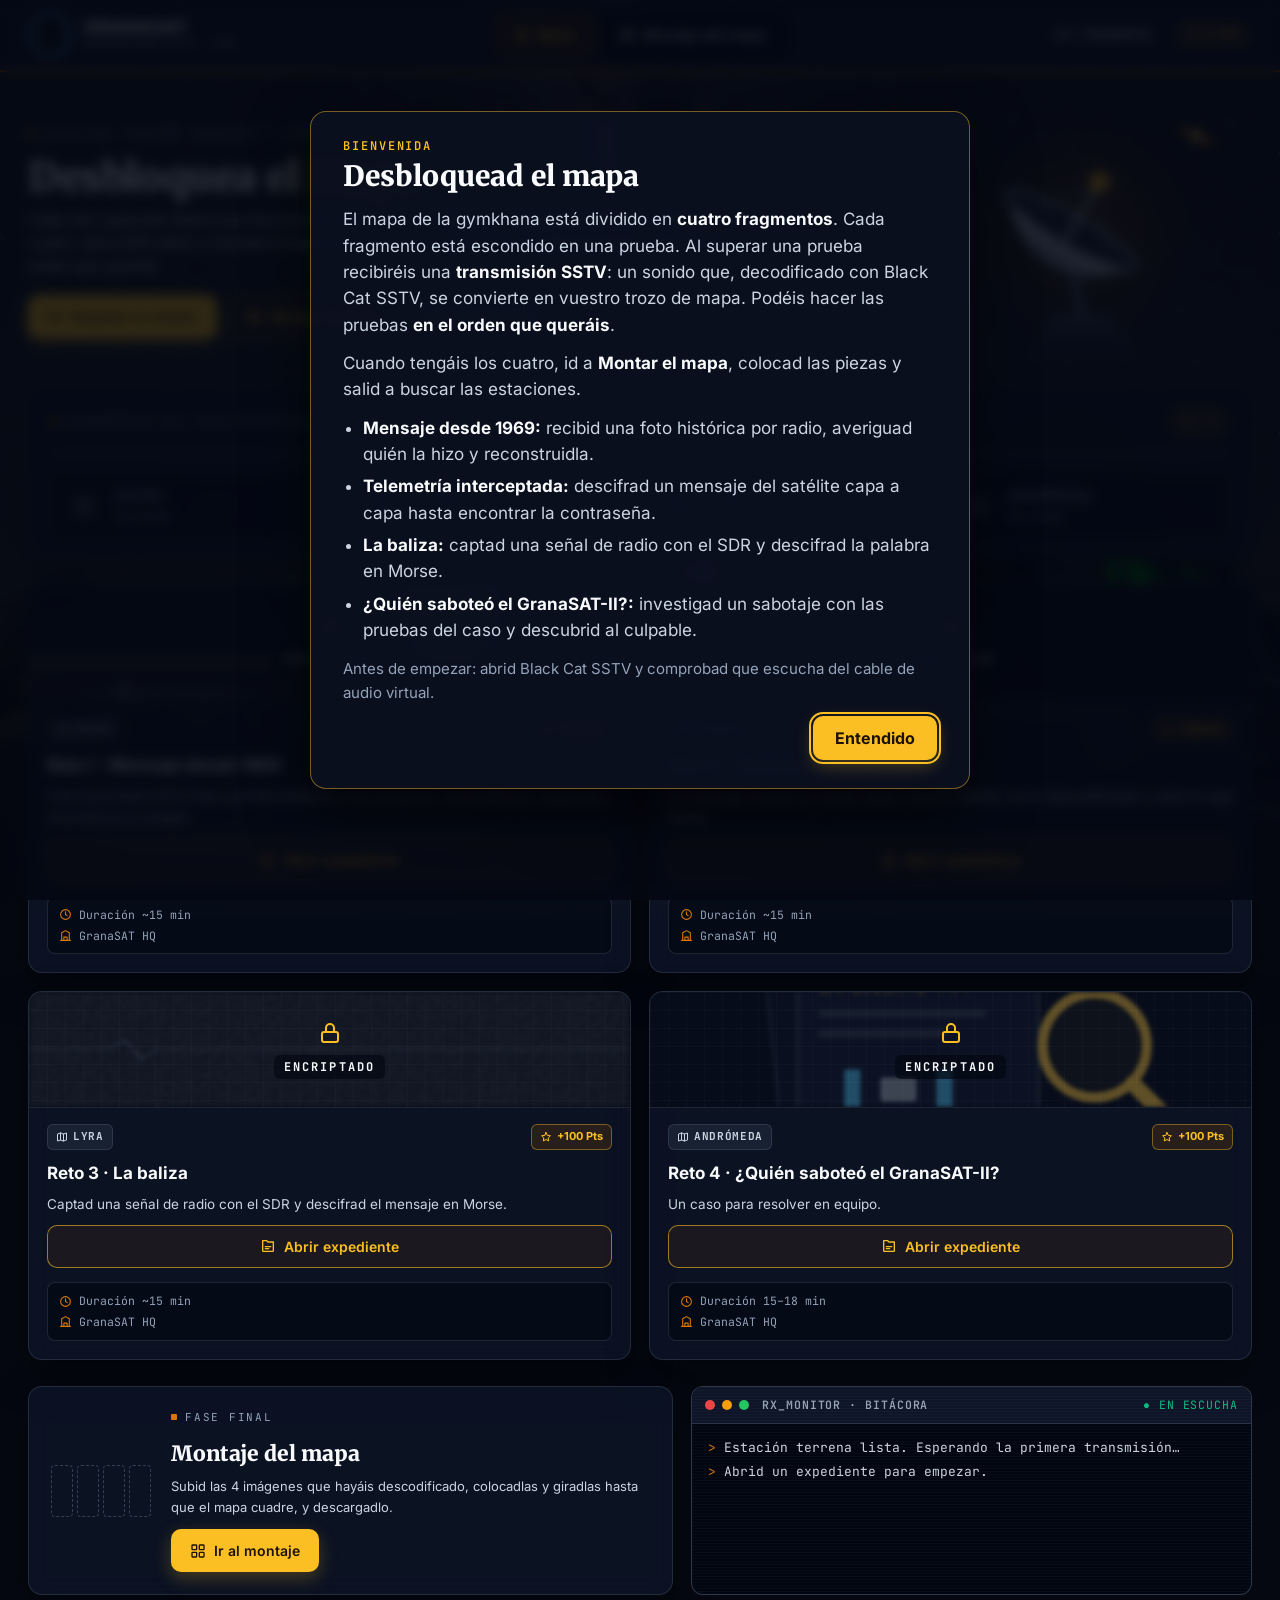
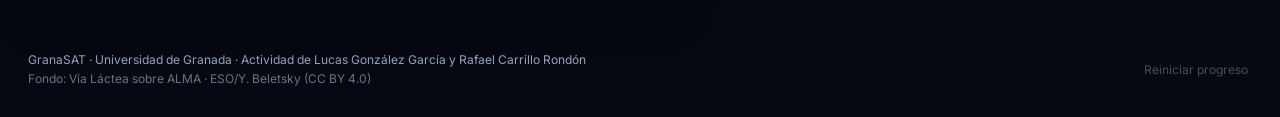
==== commit 0c33cf4c: "Reto 3 «La baliza»: Morse por walkie y SDR, con curso y estética del faro Implementa especificacione" ====
--- a/web/index.html
+++ b/web/index.html
@@ -9,6 +9,7 @@
   <link rel="stylesheet" href="css/reproductor.css">
   <link rel="stylesheet" href="css/reto1.css">
   <link rel="stylesheet" href="css/reto2.css">
+  <link rel="stylesheet" href="css/reto3.css">
   <link rel="stylesheet" href="css/reto4.css">
   <link rel="stylesheet" href="css/tutoriales.css">
 </head>
@@ -56,10 +57,12 @@
   <script src="assets/data/reto1_llaves.js"></script>
   <script src="assets/data/reto2_llaves.js"></script>
   <script src="assets/data/reto2_cadenas.js"></script>
+  <script src="assets/data/reto3_llaves.js"></script>
   <script src="assets/data/reto4_llaves.js"></script>
   <script src="js/app.js"></script>
   <script src="js/reto1.js"></script>
   <script src="js/reto2.js"></script>
+  <script src="js/reto3.js"></script>
   <script src="js/caso_sabotaje.js"></script>
   <script src="js/reto4.js"></script>
   <script src="js/montaje.js"></script>
--- a/web/css/reproductor.css
+++ b/web/css/reproductor.css
@@ -121,6 +121,37 @@
 .rx-cuaderno .rx-secundario { font: 700 16px "Courier Prime", monospace; color: #2b2118; text-decoration: underline; text-decoration-thickness: 1.5px; text-underline-offset: 4px; }
 .rx-cuaderno .rx-secundario:hover { text-decoration-color: #8b1e1e; text-decoration-thickness: 3px; }
 
+/* ---------- faro (reto 3): el receptor de la sala de radio del faro ---------- */
+.rx.rx-faro {
+  padding: 12px 14px 14px; border: 2px solid #b08d57; border-radius: 4px; color: #efe6d2; background: #141414;
+  font-family: "Source Sans 3", "Segoe UI", sans-serif; box-shadow: inset 0 0 0 4px #1b263b;
+}
+.rx-faro .rx-cab { display: flex; flex-wrap: wrap; align-items: baseline; gap: 6px 14px; margin-bottom: 8px; }
+.rx-faro .rx-rotulo { font: 700 15px "Cinzel", serif; letter-spacing: 0.12em; color: #c9a227; }
+.rx-faro .rx-archivo { font: 15px "Space Mono", monospace; color: #efe6d2; }
+.rx-faro .rx-estado { margin-left: auto; font: 15px "Space Mono", monospace; color: #9aa6b2; animation: none; }
+.rx-faro .rx-estado.vivo { color: #ffd27a; }
+.rx-faro .rx-cascada { height: var(--rx-alto, 150px); border: 1px solid #b08d57; border-radius: 2px; background: #0a1420; }
+.rx-faro .rx-marcas span { border-left: 1px dashed rgba(201, 162, 39, 0.4); font: 13px "Space Mono", monospace; color: #c9a227; text-shadow: 0 0 2px #0a1420, 0 0 4px #0a1420; }
+.rx-faro .rx-marcas b { color: #ffd27a; }
+.rx-faro .rx-reposo { font: 15px "Space Mono", monospace; letter-spacing: 0; color: #9aa6b2; }
+.rx-faro.rx-controles, .rx-faro .rx-controles { display: flex; flex-wrap: wrap; align-items: center; gap: 10px 16px; padding: 12px 0 0; }
+.rx-faro .rx-play {
+  width: auto; height: auto; min-height: 48px; padding: 0 22px; cursor: pointer; border: 0; border-radius: 3px;
+  font: 700 17px "Cinzel", serif; letter-spacing: 0.08em; color: #1b1406; background: #c9a227;
+  box-shadow: inset 0 0 0 2px #e4c766, 0 4px 0 #6b5216; transition: transform 0.06s, box-shadow 0.06s;
+}
+.rx-faro .rx-play:hover { transform: none; background: #d6b13a; }
+.rx-faro .rx-play:active { transform: translateY(3px); box-shadow: inset 0 0 0 2px #e4c766, 0 1px 0 #6b5216; }
+.rx-faro .rx-secundario {
+  display: inline-flex; align-items: center; min-height: 42px; padding: 0 16px; cursor: pointer; text-decoration: none; border-radius: 3px;
+  font: 600 16px "Source Sans 3", sans-serif; color: #efe6d2; background: transparent; border: 1px solid #b08d57;
+}
+.rx-faro .rx-secundario:hover { background: #1b263b; }
+.rx-faro .rx-tiempo, .rx-faro .rx-freq { font: 15px "Space Mono", monospace; color: #ffd27a; }
+.rx-faro .rx-barra { flex: 1; min-width: 120px; height: 6px; border-radius: 0; background: linear-gradient(#c9a227, #c9a227) 0 0 / var(--avance, 0%) 100% no-repeat, #2b3445; }
+.rx-faro .rx-barra::-webkit-slider-thumb { width: 10px; height: 18px; border-radius: 1px; background: #efe6d2; box-shadow: none; }
+
 @media (prefers-reduced-motion: reduce) {
-  .rx-cm .rx-play, .rx-cm .rx-secundario, .rx-cuaderno .rx-play, .rx-cm .rx-luz, .rx-matrix .rx-play { transition: none; }
+  .rx-cm .rx-play, .rx-cm .rx-secundario, .rx-cuaderno .rx-play, .rx-cm .rx-luz, .rx-matrix .rx-play, .rx-faro .rx-play { transition: none; }
 }
--- a/web/css/reto3.css
+++ b/web/css/reto3.css
@@ -0,0 +1,233 @@
+/* Reto 3 · La baliza — «la sala de radio de un faro, de noche» (especificaciones/reto3_baliza.md).
+   El mar oscuro, latón, baquelita negra y rótulos esmaltados. La firma es la lámpara del faro, a la izquierda, que
+   destella al ritmo del Morse. Todo va bajo body[data-vista="reto3"] o con el prefijo .r3-; el reproductor usa el tema
+   «faro» (css/reproductor.css). Sin degradados decorativos, sin iconos y sin emoticonos. */
+
+/* ---------- Fuentes locales (ver assets/fonts/LICENCIAS.txt) ---------- */
+@font-face { font-family: "Cinzel"; src: url("../assets/fonts/cinzel-latin.woff2") format("woff2"); font-weight: 400 900; font-display: swap; }
+@font-face { font-family: "Source Sans 3"; src: url("../assets/fonts/source-sans-3-latin.woff2") format("woff2"); font-weight: 200 900; font-display: swap; }
+@font-face { font-family: "Space Mono"; src: url("../assets/fonts/space-mono-400-latin.woff2") format("woff2"); font-weight: 400; font-display: swap; }
+@font-face { font-family: "Space Mono"; src: url("../assets/fonts/space-mono-700-latin.woff2") format("woff2"); font-weight: 700; font-display: swap; }
+
+body[data-vista="reto3"] {
+  --r3-noche: #0d1b2a;
+  --r3-noche-2: #1b263b;
+  --r3-laton: #c9a227;
+  --r3-laton-2: #b08d57;
+  --r3-baquelita: #141414;
+  --r3-esmalte: #efe6d2;
+  --r3-luz: #ffd27a;
+  --r3-rojo: #c0392b;
+  --r3-gris: #9aa6b2;
+  --r3-rotulo-f: "Cinzel", Georgia, serif;
+  --r3-texto: "Source Sans 3", "Segoe UI", sans-serif;
+  --r3-mono: "Space Mono", Consolas, monospace;
+  background: var(--r3-noche);
+  font-family: var(--r3-texto);
+}
+body[data-vista="reto3"] .estrellas { display: none; }
+body[data-vista="reto3"] .contenedor { padding: 10px 20px 16px; }
+body[data-vista="reto3"] .pie { color: var(--r3-gris); }
+body[data-vista="reto3"] :focus-visible { outline: 3px solid var(--r3-luz); outline-offset: 3px; }
+
+/* ---------- Cabecera común con los materiales del faro (misma altura que en el resto de la web) ---------- */
+body[data-vista="reto3"] .cabecera { background: var(--r3-baquelita); backdrop-filter: none; border-bottom-color: var(--r3-laton-2); }
+body[data-vista="reto3"] .cabecera-int { min-height: 69px; }
+body[data-vista="reto3"] .marca-nombre { font: 700 18px/1.1 var(--r3-rotulo-f); letter-spacing: 0.1em; color: var(--r3-esmalte); }
+body[data-vista="reto3"] .marca-sub { font: 600 12px var(--r3-texto); letter-spacing: 0.12em; color: var(--r3-gris); }
+body[data-vista="reto3"] .marca img { border-color: var(--r3-laton-2); }
+body[data-vista="reto3"] .nav { background: none; border-color: transparent; }
+body[data-vista="reto3"] .nav a svg, body[data-vista="reto3"] .chip svg { display: none; }
+body[data-vista="reto3"] .nav a { border: 1px solid transparent; border-radius: 3px; font: 700 15px var(--r3-rotulo-f); letter-spacing: 0.06em; color: var(--r3-gris); }
+body[data-vista="reto3"] .nav a:hover { color: var(--r3-esmalte); background: none; border-color: var(--r3-laton-2); }
+body[data-vista="reto3"] .nav a.activo { color: var(--r3-esmalte); background: var(--r3-noche-2); border-color: var(--r3-laton); box-shadow: none; }
+body[data-vista="reto3"] .chip { border-radius: 3px; border: 1px solid var(--r3-laton-2); background: transparent; color: var(--r3-esmalte); font: 400 13px var(--r3-mono); }
+body[data-vista="reto3"] .chip-ambar, body[data-vista="reto3"] .chip-verde { color: var(--r3-luz); }
+
+/* ---------- La sala ---------- */
+.r3-sala {
+  display: grid; grid-template-rows: auto auto minmax(0, 1fr); gap: 10px; color: var(--r3-esmalte);
+  height: calc(100vh - var(--alto-cabecera, 66px) - 26px); min-height: 540px;
+}
+.r3-plan { display: flex; align-items: center; gap: 16px; padding: 8px 14px; background: var(--r3-baquelita); border: 1px solid var(--r3-laton-2); border-radius: 4px; }
+.r3-titulo { margin: 0; white-space: nowrap; font: 700 24px/1 var(--r3-rotulo-f); letter-spacing: 0.08em; color: var(--r3-luz); }
+.r3-fases { display: flex; align-items: center; gap: 4px; margin: 0 auto; padding: 0; list-style: none; }
+.r3-fases li + li::before { content: ""; display: inline-block; width: 16px; height: 2px; margin: 0 4px 4px; vertical-align: middle; background: #3a4352; }
+.r3-fase {
+  display: inline-flex; align-items: center; gap: 8px; padding: 8px 12px; cursor: pointer; border: 1px solid transparent; border-radius: 3px; background: none;
+  font: 700 16px var(--r3-rotulo-f); letter-spacing: 0.06em; color: #6f7a87;
+}
+.r3-fase-num { display: inline-grid; place-items: center; width: 24px; height: 24px; border-radius: 50%; font: 700 13px var(--r3-mono); color: var(--r3-baquelita); background: #3a4352; }
+.r3-fase.hecha { color: var(--r3-esmalte); }
+.r3-fase.hecha .r3-fase-num { background: var(--r3-laton-2); }
+.r3-fase.actual { color: var(--r3-luz); border-color: var(--r3-laton); background: var(--r3-noche-2); }
+.r3-fase.actual .r3-fase-num { background: var(--r3-luz); }
+.r3-fase[aria-current]:not(.actual) { border-color: var(--r3-laton-2); color: var(--r3-luz); }
+.r3-fase:disabled { cursor: default; }
+.r3-orden { margin: 0; padding: 0 4px; font-size: 19px; line-height: 1.4; color: var(--r3-esmalte); }
+.r3-palabra-boton { margin-left: 8px; padding: 0; border: 0; background: none; cursor: pointer; font: 600 17px var(--r3-texto); color: var(--r3-luz); text-decoration: underline; text-underline-offset: 4px; }
+
+.r3-cuerpo { display: grid; grid-template-columns: 210px minmax(0, 1fr); gap: 16px; min-height: 0; }
+.r3-mesa { min-height: 0; overflow-y: auto; padding: 18px 24px 20px; background: var(--r3-baquelita); border: 2px solid var(--r3-laton-2); border-radius: 4px; box-shadow: inset 0 0 0 5px var(--r3-noche-2); }
+.r3-fase-panel[hidden] { display: none; }
+.r3-texto { margin: 0 0 14px; max-width: 70ch; font-size: 19px; line-height: 1.5; }
+.r3-texto b, .r3-pasos b, .r3-metodo b { color: var(--r3-luz); }
+.r3-rotulo { margin: 16px 0 10px; font: 700 17px var(--r3-rotulo-f); letter-spacing: 0.1em; color: var(--r3-laton); }
+.r3-rotulo span { margin-left: 8px; font: 400 15px var(--r3-texto); letter-spacing: 0; color: var(--r3-gris); }
+.r3-nota { margin: 8px 0 0; font-size: 16px; color: var(--r3-gris); }
+.r3-nota b { color: var(--r3-esmalte); font-family: var(--r3-mono); }
+.r3-acciones { display: flex; flex-wrap: wrap; align-items: center; gap: 14px; margin-top: 18px; }
+
+/* ---------- El faro y su lámpara ---------- */
+.r3-faro { position: relative; display: grid; grid-template-rows: minmax(0, 1fr) auto; overflow: hidden; border: 2px solid var(--r3-laton-2); border-radius: 4px; background: #0a1420; }
+.r3-faro-dibujo { width: 100%; height: 100%; }
+.r3-haz { fill: rgba(255, 210, 122, 0.07); transform-origin: 100px 62px; animation: r3-girar 9s linear infinite; }
+.r3-haz-2 { animation-delay: -4.5s; }
+@keyframes r3-girar { 0%, 100% { opacity: 0.2; } 50% { opacity: 1; } }
+.r3-tejado { fill: var(--r3-rojo); }
+.r3-linterna { fill: #1f2a38; stroke: var(--r3-laton); stroke-width: 2; }
+.r3-cristales { stroke: var(--r3-laton); stroke-width: 1.2; fill: none; }
+.r3-lampara { fill: #6a5a33; transition: fill 0.04s; }
+.r3-lampara-halo { fill: var(--r3-luz); opacity: 0; transition: opacity 0.04s; }
+.r3-lampara.encendida { fill: var(--r3-luz); }
+.r3-lampara.encendida + .r3-lampara-halo { opacity: 0.35; }
+.r3-balcon { fill: var(--r3-baquelita); stroke: var(--r3-laton-2); }
+.r3-torre { fill: var(--r3-esmalte); }
+.r3-franja { fill: var(--r3-rojo); }
+.r3-roca { fill: #2b3445; }
+.r3-mar { fill: #1b263b; }
+.r3-faro-rotulo { margin: 0; padding: 8px 10px; text-align: center; font: 700 14px var(--r3-mono); color: var(--r3-luz); background: var(--r3-baquelita); border-top: 1px solid var(--r3-laton-2); }
+
+/* ---------- Botones de latón ---------- */
+.r3-boton {
+  display: inline-flex; align-items: center; justify-content: center; min-height: 44px; padding: 0 16px; cursor: pointer; flex: none; white-space: nowrap;
+  border-radius: 3px; text-decoration: none; font: 600 16px var(--r3-texto); transition: transform 0.06s, box-shadow 0.06s;
+}
+.r3-boton-sec { color: var(--r3-esmalte); background: transparent; border: 1px solid var(--r3-laton-2); }
+.r3-boton-sec:hover:not(:disabled) { background: var(--r3-noche-2); border-color: var(--r3-laton); }
+.r3-boton-sec:disabled { cursor: not-allowed; opacity: 0.45; }
+.r3-boton-principal {
+  min-height: 52px; padding: 0 24px; border: 0; color: #1b1406; background: var(--r3-laton); font: 700 18px var(--r3-rotulo-f); letter-spacing: 0.06em;
+  box-shadow: inset 0 0 0 2px #e4c766, 0 4px 0 #6b5216;
+}
+.r3-boton-principal:hover:not(:disabled) { background: #d6b13a; }
+.r3-boton-principal:active:not(:disabled) { transform: translateY(3px); box-shadow: inset 0 0 0 2px #e4c766, 0 1px 0 #6b5216; }
+.r3-boton-principal:disabled { cursor: not-allowed; color: #4a4a40; background: #6b6a5e; box-shadow: none; }
+.r3-plan .r3-boton { min-height: 40px; padding: 0 12px; font-size: 15px; }
+.r3-reserva { margin-left: auto; min-height: 36px; padding: 0 10px; font-size: 14px; color: var(--r3-gris); background: none; border: 1px dashed #3a4352; }
+.r3-reserva:hover { color: var(--r3-esmalte); border-color: var(--r3-laton-2); }
+
+/* Pulsadores PUNTO y RAYA, como un manipulador de latón */
+.r3-teclado { display: flex; flex-wrap: wrap; align-items: center; gap: 12px; margin-top: 14px; }
+.r3-tecla {
+  display: inline-grid; justify-items: center; min-width: 120px; min-height: 64px; padding: 6px 18px; cursor: pointer; border: 0; border-radius: 6px;
+  font: 700 16px var(--r3-rotulo-f); letter-spacing: 0.08em; color: #1b1406; background: var(--r3-laton);
+  box-shadow: inset 0 0 0 2px #e4c766, 0 5px 0 #6b5216, 0 5px 0 2px #000; transition: transform 0.05s, box-shadow 0.05s;
+}
+.r3-tecla span { font: 700 26px/1 var(--r3-mono); }
+.r3-tecla:hover { background: #d6b13a; }
+.r3-tecla:active { transform: translateY(4px); box-shadow: inset 0 0 0 2px #e4c766, 0 1px 0 #6b5216, 0 1px 0 2px #000; }
+
+/* ---------- Curso ---------- */
+.r3-pestanas { display: flex; flex-wrap: wrap; gap: 6px; margin-bottom: 18px; }
+.r3-pestana { padding: 8px 14px; cursor: pointer; border: 1px solid #3a4352; border-radius: 3px; background: none; font: 600 16px var(--r3-texto); color: var(--r3-gris); }
+.r3-pestana:hover { color: var(--r3-esmalte); border-color: var(--r3-laton-2); }
+.r3-pestana[aria-selected="true"] { color: var(--r3-luz); border-color: var(--r3-laton); background: var(--r3-noche-2); }
+.r3-ejemplo { display: flex; align-items: center; gap: 20px; padding: 14px 18px; background: var(--r3-noche-2); border-radius: 4px; max-width: 520px; }
+.r3-letra { font: 700 34px/1 var(--r3-rotulo-f); color: var(--r3-esmalte); }
+.r3-simbolos { font: 700 26px var(--r3-mono); letter-spacing: 0.06em; color: var(--r3-luz); }
+.r3-letras { display: grid; grid-template-columns: repeat(3, minmax(0, 200px)); gap: 12px; }
+.r3-letra-boton {
+  display: flex; align-items: center; justify-content: space-between; gap: 12px; padding: 14px 18px; cursor: pointer;
+  border: 1px solid var(--r3-laton-2); border-radius: 4px; background: var(--r3-noche-2); color: inherit;
+}
+.r3-letra-boton:hover { border-color: var(--r3-luz); }
+.r3-ejercicio { display: flex; align-items: center; gap: 22px; flex-wrap: wrap; }
+.r3-escrito { min-width: 260px; min-height: 52px; margin: 0; padding: 8px 16px; display: flex; align-items: center; font: 700 28px var(--r3-mono); color: var(--r3-luz); background: #0a1420; border: 1px solid #3a4352; border-radius: 3px; }
+.r3-mensaje { min-height: 1.4em; margin: 12px 0 0; font-size: 18px; color: var(--r3-esmalte); }
+.r3-mensaje.ok { color: var(--r3-luz); }
+.r3-mensaje.error { color: #f0a59a; }
+.r3-metodo, .r3-pasos { margin: 0 0 6px; padding-left: 26px; display: grid; gap: 8px; max-width: 76ch; font-size: 19px; line-height: 1.45; }
+
+/* ---------- Sintonía: la placa esmaltada con la frecuencia ---------- */
+.r3-placa { display: inline-grid; gap: 4px; margin-bottom: 20px; padding: 14px 26px 16px; color: var(--r3-baquelita); background: var(--r3-esmalte); border: 3px solid var(--r3-laton-2); border-radius: 6px; box-shadow: 0 0 0 4px var(--r3-baquelita), 0 0 0 5px var(--r3-laton-2); }
+.r3-placa-rotulo { margin: 0; font: 700 15px var(--r3-rotulo-f); letter-spacing: 0.08em; }
+.r3-frecuencia { margin: 0; font: 700 46px/1.1 var(--r3-mono); color: var(--r3-baquelita); }
+.r3-frecuencia small { font-size: 22px; }
+
+/* ---------- Hoja de escucha ---------- */
+.r3-hoja { display: flex; flex-wrap: wrap; gap: 10px; }
+.r3-casilla {
+  display: grid; justify-items: center; gap: 4px; min-width: 96px; padding: 10px 12px 8px; cursor: pointer;
+  background: #0a1420; border: 2px solid #3a4352; border-radius: 4px; color: inherit;
+}
+.r3-casilla.activa { border-color: var(--r3-luz); }
+.r3-casilla-simbolos { min-height: 30px; font: 700 22px var(--r3-mono); color: var(--r3-luz); }
+.r3-casilla-letra { font: 700 26px/1 var(--r3-rotulo-f); color: var(--r3-esmalte); }
+
+/* ---------- Respuesta y entrega ---------- */
+.r3-respuesta { display: flex; flex-wrap: wrap; align-items: center; gap: 12px 16px; }
+.r3-respuesta label { flex-basis: 100%; font: 700 17px var(--r3-rotulo-f); letter-spacing: 0.08em; color: var(--r3-laton); }
+.r3-campo {
+  width: min(380px, 100%); min-height: 52px; padding: 0 16px; border: 2px solid var(--r3-laton-2); border-radius: 3px; background: #0a1420;
+  font: 700 24px var(--r3-mono); letter-spacing: 0.12em; text-transform: uppercase; color: var(--r3-luz); caret-color: var(--r3-luz);
+}
+.r3-campo:disabled { color: var(--r3-gris); }
+.r3-intentos { margin: 6px 0 0; font-size: 16px; color: var(--r3-gris); }
+.r3-pistas { margin-top: 10px; }
+.r3-pista { margin: 0 0 10px; font-size: 18px; line-height: 1.45; max-width: 76ch; }
+.r3-pista.abierta b { color: var(--r3-luz); }
+.r3-entrega[hidden], .r3-responder[hidden] { display: none; }
+.r3-recibida { margin: 0 0 10px; font: 700 30px var(--r3-rotulo-f); letter-spacing: 0.1em; color: var(--r3-luz); }
+
+/* ---------- Tabla de Morse en un cajón ---------- */
+.r3-tabla {
+  position: fixed; z-index: 60; top: 0; right: 0; bottom: 0; width: min(380px, 90vw); overflow-y: auto; padding: 20px 22px;
+  color: var(--r3-baquelita); background: var(--r3-esmalte); border-left: 4px solid var(--r3-laton-2); box-shadow: -20px 0 40px rgba(0, 0, 0, 0.5);
+  transform: translateX(105%); transition: transform 0.22s ease;
+}
+.r3-tabla.abierta { transform: none; }
+.r3-tabla-cab { display: flex; justify-content: space-between; align-items: center; gap: 10px; margin-bottom: 12px; }
+.r3-tabla-cab h2 { margin: 0; font: 700 20px var(--r3-rotulo-f); letter-spacing: 0.08em; }
+.r3-tabla .r3-boton-sec { color: var(--r3-baquelita); border-color: var(--r3-baquelita); }
+.r3-tabla .r3-boton-sec:hover { background: #e0d5bd; }
+.r3-tabla dl { margin: 0; display: grid; grid-template-columns: 1fr 1fr; gap: 4px 18px; }
+.r3-tabla dl div { display: flex; align-items: baseline; gap: 12px; padding: 3px 0; border-bottom: 1px solid #d6cbb4; }
+.r3-tabla dt { width: 1.4em; font: 700 20px var(--r3-rotulo-f); }
+.r3-tabla dd { margin: 0; font: 700 18px var(--r3-mono); }
+
+/* ---------- Capas comunes: bloqueo por pista y tutorial ---------- */
+body[data-vista="reto3"] .bloqueo-pista { background: rgba(10, 20, 32, 0.9); backdrop-filter: none; }
+body[data-vista="reto3"] .bloqueo-caja { border: 2px solid var(--r3-laton-2); border-radius: 4px; color: var(--r3-esmalte); font-family: var(--r3-texto); background: var(--r3-baquelita); box-shadow: 0 0 0 5px var(--r3-noche-2); }
+body[data-vista="reto3"] .bloqueo-caja .texto-2 { color: var(--r3-esmalte); font-size: 18px; }
+body[data-vista="reto3"] .pista-fondo { stroke: #3a4352; }
+body[data-vista="reto3"] .pista-progreso { stroke: var(--r3-luz); stroke-linecap: butt; filter: none; }
+body[data-vista="reto3"] .bloqueo-cuenta { color: var(--r3-luz); font-family: var(--r3-mono); }
+body[data-vista="reto3"] .bloqueo-etq { color: var(--r3-laton); animation: none; font-family: var(--r3-rotulo-f); letter-spacing: 0.12em; }
+body[data-vista="reto3"] .bloqueo-pista-texto { border-radius: 3px; color: var(--r3-baquelita); background: var(--r3-esmalte); border: 0; font-size: 17px; }
+body[data-vista="reto3"] .bloqueo-pista-texto > span { color: #5a5446; }
+body[data-vista="reto3"] .bloqueo-caja .btn { border: 1px solid var(--r3-laton-2); border-radius: 3px; color: var(--r3-esmalte); background: none; box-shadow: none; }
+body[data-vista="reto3"] .bloqueo-caja .btn svg { display: none; }
+body[data-vista="reto3"] .tut-capa { background: rgba(10, 20, 32, 0.9); backdrop-filter: none; }
+body[data-vista="reto3"] .tut-caja { border-radius: 4px; border: 2px solid var(--r3-laton-2); box-shadow: 0 0 0 5px var(--r3-noche-2); background: var(--r3-baquelita); color: var(--r3-esmalte); font: 400 18px/1.5 var(--r3-texto); }
+body[data-vista="reto3"] .tut-etiqueta { font: 700 14px var(--r3-rotulo-f); letter-spacing: 0.12em; color: var(--r3-laton); }
+body[data-vista="reto3"] .tut-titulo { font: 700 30px/1.15 var(--r3-rotulo-f); letter-spacing: 0.06em; color: var(--r3-luz); }
+body[data-vista="reto3"] .tut-pasos li { color: var(--r3-esmalte); }
+body[data-vista="reto3"] .tut-pasos li::before { font: 700 15px var(--r3-mono); color: #1b1406; background: var(--r3-laton); }
+body[data-vista="reto3"] .tut-pasos b, body[data-vista="reto3"] .tut-cuerpo b { color: var(--r3-luz); }
+body[data-vista="reto3"] .tut-final { border-top-color: #3a4352; color: var(--r3-esmalte); }
+body[data-vista="reto3"] .tut-final b { color: var(--r3-luz) !important; }
+body[data-vista="reto3"] .tut-entendido { border-radius: 3px; font: 700 18px var(--r3-rotulo-f); letter-spacing: 0.06em; color: #1b1406; background: var(--r3-laton); box-shadow: inset 0 0 0 2px #e4c766, 0 4px 0 #6b5216; }
+
+/* ---------- Movimiento reducido y pantallas estrechas ---------- */
+@media (prefers-reduced-motion: reduce) {
+  .r3-haz { animation: none; opacity: 0.6; }
+  .r3-boton, .r3-tecla, .r3-tabla, .r3-lampara, .r3-lampara-halo { transition: none; }
+}
+@media (max-width: 1100px) {
+  .r3-sala { height: auto; }
+  .r3-plan { flex-wrap: wrap; }
+  .r3-fases { order: 3; width: 100%; flex-wrap: wrap; }
+  .r3-cuerpo { grid-template-columns: 1fr; }
+  .r3-faro { height: 220px; }
+}
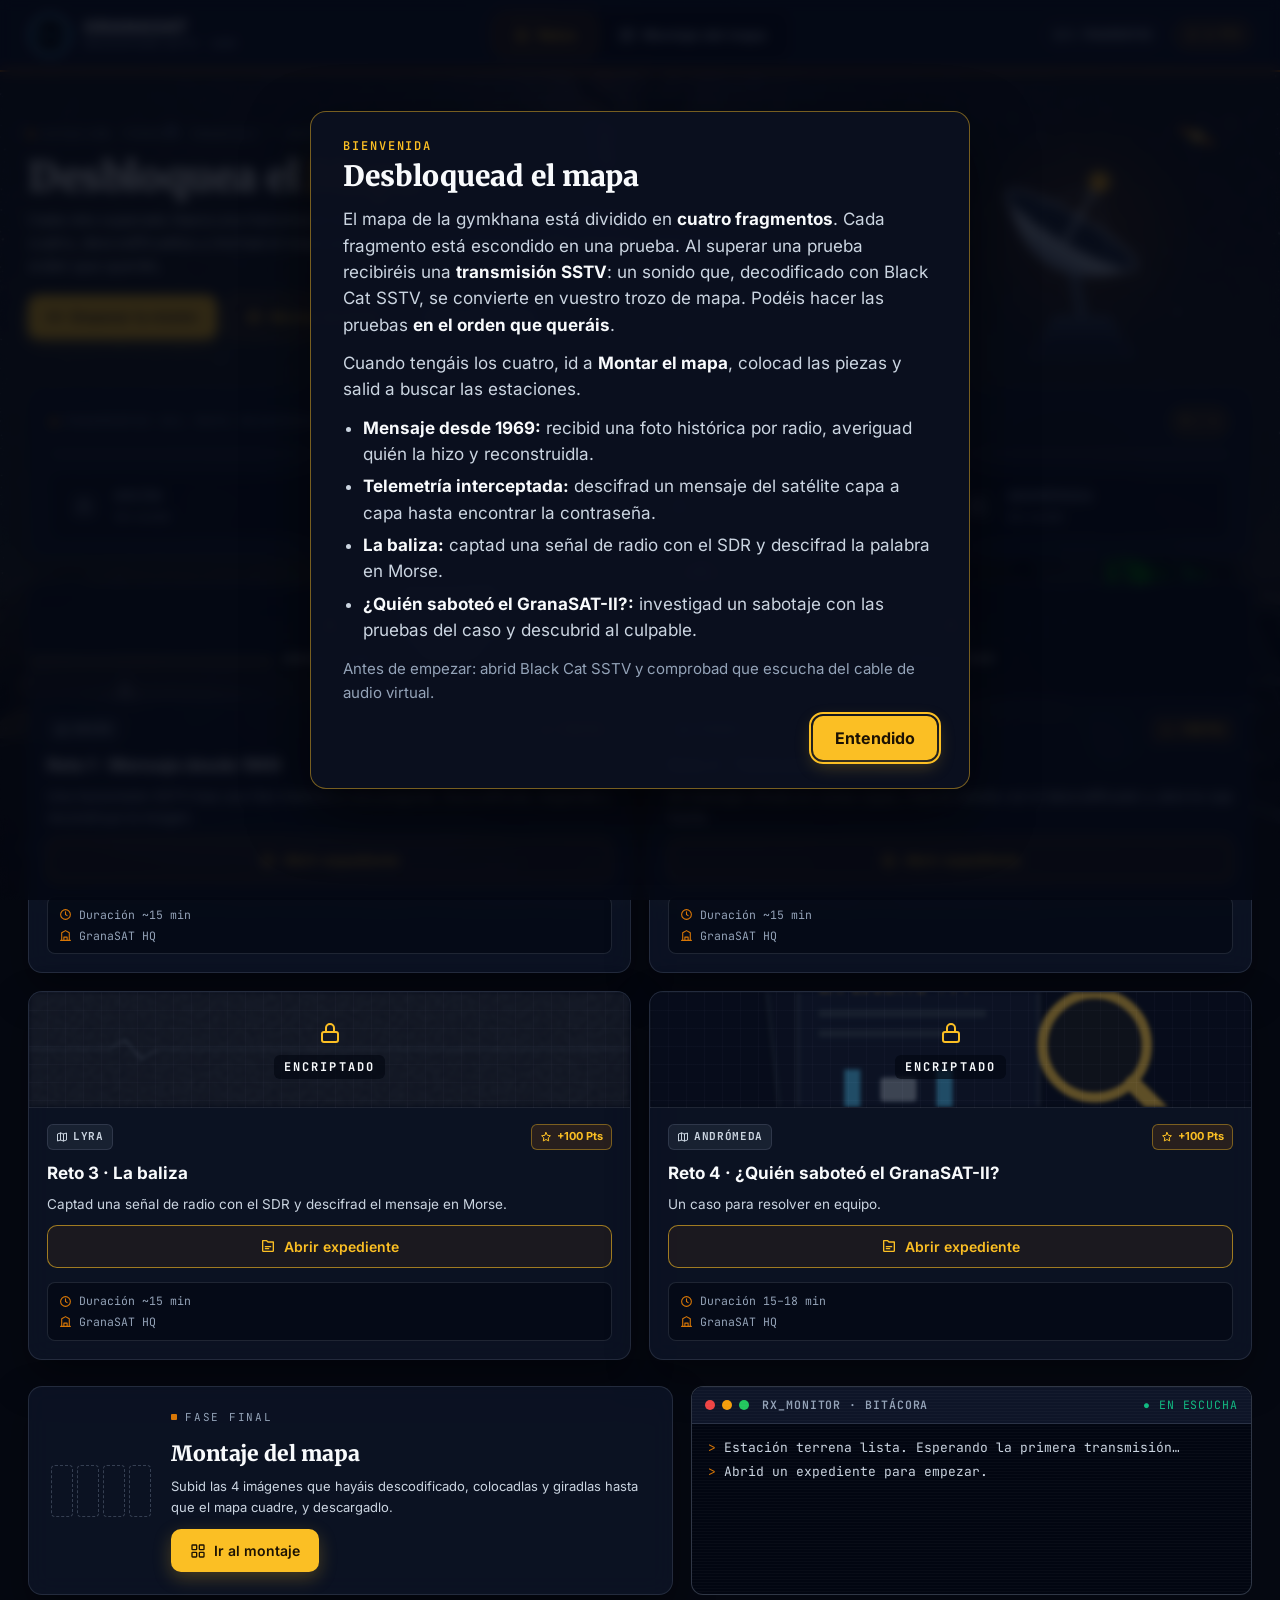
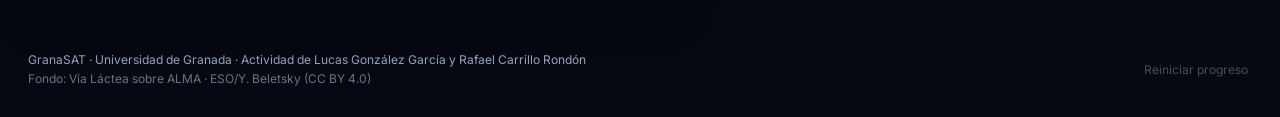
==== commit c015c292: "Cinemáticas al terminar cada reto Al superar un reto se reproduce una escena de unos 8 s con la esté" ====
--- a/web/index.html
+++ b/web/index.html
@@ -12,6 +12,7 @@
   <link rel="stylesheet" href="css/reto3.css">
   <link rel="stylesheet" href="css/reto4.css">
   <link rel="stylesheet" href="css/tutoriales.css">
+  <link rel="stylesheet" href="css/cinematicas.css">
 </head>
 <body>
   <header class="cabecera">
@@ -53,6 +54,7 @@
   <script src="js/tutoriales.js"></script>
   <script src="js/ilustraciones.js"></script>
   <script src="js/reproductor.js"></script>
+  <script src="js/cinematicas.js"></script>
   <script src="js/operaciones.js"></script>
   <script src="assets/data/reto1_llaves.js"></script>
   <script src="assets/data/reto2_llaves.js"></script>
--- a/web/css/cinematicas.css
+++ b/web/css/cinematicas.css
@@ -0,0 +1,173 @@
+/* Cinemáticas de final de reto (js/cinematicas.js). Capa a pantalla completa por encima de todo; cada escena con la
+   estética de su reto. Los pasos se encadenan añadiendo clases a .cine (p-…); .fin es el estado final, que es también lo
+   que se ve con «reducir animaciones». */
+
+/* Mientras dura la escena, la página de debajo no muestra barras de desplazamiento */
+html.cine-abierta { overflow: hidden; }
+.cine { position: fixed; inset: 0; z-index: 200; overflow: hidden; display: grid; place-items: center; cursor: default; animation: cine-entra 0.5s ease both; }
+@keyframes cine-entra { from { opacity: 0; } }
+.cine-escena { position: absolute; inset: 0; }
+.cine-boton {
+  position: absolute; z-index: 5; right: 28px; bottom: 26px; min-height: 44px; padding: 0 20px; cursor: pointer;
+  font: 600 16px "Inter", "Segoe UI", sans-serif; border-radius: 6px; transition: opacity 0.3s;
+}
+.cine-saltar { color: rgba(255, 255, 255, 0.75); background: rgba(0, 0, 0, 0.35); border: 1px solid rgba(255, 255, 255, 0.35); }
+.cine-saltar:hover { color: #fff; border-color: #fff; }
+.cine-seguir { opacity: 0; pointer-events: none; }
+.cine.fin .cine-saltar { opacity: 0; pointer-events: none; }
+.cine.fin .cine-seguir { opacity: 1; pointer-events: auto; }
+.cine-titulo { position: absolute; z-index: 4; left: 0; right: 0; bottom: 12%; text-align: center; opacity: 0; transform: translateY(16px); transition: opacity 0.8s, transform 0.8s; pointer-events: none; }
+.cine.p-titulo .cine-titulo, .cine.fin .cine-titulo { opacity: 1; transform: none; }
+.cine-titulo p { margin: 0; }
+
+/* Constelaciones: las líneas se trazan y las estrellas aparecen */
+.cine-constelacion { width: 100%; height: 100%; overflow: visible; }
+.cine-linea { stroke-dasharray: 1; stroke-dashoffset: 1; stroke-width: 0.5; fill: none; animation: cine-trazo 0.6s ease forwards; animation-play-state: paused; }
+.cine-estrella { opacity: 0; transform-box: fill-box; transform-origin: center; animation: cine-estrella 0.5s ease forwards; animation-play-state: paused; }
+@keyframes cine-trazo { to { stroke-dashoffset: 0; } }
+@keyframes cine-estrella { 0% { opacity: 0; transform: scale(3); } 100% { opacity: 1; transform: scale(1); } }
+.cine .cine-linea, .cine .cine-estrella { animation-play-state: running; }
+.cine.fin .cine-linea { animation: none; stroke-dashoffset: 0; }
+.cine.fin .cine-estrella { animation: none; opacity: 1; }
+
+/* ========== Reto 1 · Despegue (sala de control) ========== */
+.cine-reto1 { background: #0b0d0e; color: #f1ead6; }
+.cine-reto1 .cine-cielo { position: absolute; inset: -60% 0 0 0; width: 100%; height: 160%; fill: #f3ead2; opacity: 0; transition: opacity 1.2s; }
+.cine-reto1.p-despegue .cine-cielo { opacity: 1; animation: cine-subir 4s cubic-bezier(0.5, 0, 0.6, 1) 0.6s both; }
+@keyframes cine-subir { from { transform: translateY(0); } to { transform: translateY(37%); } }
+.cine-cuenta { position: absolute; left: 50%; top: 38%; transform: translate(-50%, -50%); display: grid; justify-items: center; gap: 14px; transition: opacity 0.4s; }
+.cine-cuenta-rotulo { padding: 4px 14px; font: 600 20px "Barlow Condensed", sans-serif; letter-spacing: 0.18em; text-transform: uppercase; color: #1f1a0e; background: #e3a21a; }
+.cine-segmentos { display: block; height: 160px; padding: 14px 20px; background: #050606; border: 4px solid #2b2d27; }
+.cine-segmentos .segmentos { height: 100%; width: auto; display: block; }
+.cine-segmentos polygon, .cine-segmentos circle { fill: #2e1a10; }
+.cine-segmentos .on { fill: #ff8a3d; }
+.cine-reto1.p-despegue .cine-cuenta { opacity: 0; }
+.cine-cohete { position: absolute; left: 50%; bottom: -4%; width: 130px; margin-left: -65px; transform: translateY(0); }
+.cine-cohete-blanco { fill: #e8e4d6; }
+.cine-cohete-negro, .cine-cohete-punta { fill: #1c2124; }
+.cine-llama { opacity: 0; transform-origin: 30px 168px; }
+.cine-llama-fuera { fill: #e3a21a; }
+.cine-llama-dentro { fill: #fff3c4; }
+.cine-reto1.p-despegue .cine-llama { opacity: 1; animation: cine-llama 0.08s steps(2) infinite; }
+@keyframes cine-llama { 50% { transform: scaleY(1.25) scaleX(0.9); } }
+.cine-reto1.p-despegue .cine-cohete { animation: cine-despega 3.4s cubic-bezier(0.55, 0, 0.8, 0.4) 0.4s forwards, cine-temblor 0.07s linear infinite; }
+@keyframes cine-despega { to { transform: translateY(-150vh); } }
+@keyframes cine-temblor { 50% { margin-left: -67px; } }
+.cine-humo { position: absolute; left: 50%; bottom: -40px; width: 0; }
+.cine-humo i { position: absolute; left: 0; bottom: 0; width: 120px; height: 120px; margin-left: -60px; border-radius: 50%; background: #3c464d; opacity: 0; }
+.cine-reto1.p-despegue .cine-humo i { animation: cine-humo 2.6s ease-out forwards; animation-delay: calc(var(--i) * 0.08s); }
+@keyframes cine-humo { 0% { opacity: 0.9; transform: translate(0, 0) scale(0.5); } 100% { opacity: 0; transform: translate(calc((var(--i) - 4) * 70px), -40px) scale(2.4); } }
+.cine-reto1.p-despegue .cine-escena { animation: cine-sacudida 0.09s linear 0s 30; }
+@keyframes cine-sacudida { 25% { transform: translate(2px, -1px); } 75% { transform: translate(-2px, 1px); } }
+.cine-orion { position: absolute; left: 50%; top: 10%; width: min(46vh, 420px); height: min(46vh, 420px); transform: translateX(-50%); opacity: 0; }
+.cine-reto1.p-espacio .cine-orion, .cine-reto1.fin .cine-orion { opacity: 1; }
+.cine-reto1 .cine-linea { stroke: #e3a21a; }
+.cine-reto1 .cine-estrella { fill: #f3ead2; }
+.cine-luces { position: absolute; left: 50%; bottom: 33%; transform: translateX(-50%); display: flex; gap: 22px; opacity: 0; transition: opacity 0.5s; }
+.cine-reto1.p-titulo .cine-luces, .cine-reto1.fin .cine-luces { opacity: 1; }
+.cine-luces span { display: flex; align-items: center; gap: 8px; font: 600 17px "Barlow Condensed", sans-serif; letter-spacing: 0.1em; text-transform: uppercase; color: #9aa1a4; transition: color 0.3s; }
+.cine-luces i { width: 18px; height: 18px; border-radius: 50%; border: 3px solid #aab0ad; background: #2f402d; transition: background 0.3s; transition-delay: inherit; }
+.cine-reto1.p-titulo .cine-luces span, .cine-reto1.fin .cine-luces span { color: #f1ead6; }
+.cine-reto1.p-titulo .cine-luces i, .cine-reto1.fin .cine-luces i { background: #4f9a4a; }
+.cine-reto1 .cine-titulo { bottom: 9%; }
+.cine-reto1 .cine-titulo-sup { display: inline-block; padding: 4px 16px; font: 600 22px "Barlow Condensed", sans-serif; letter-spacing: 0.2em; text-transform: uppercase; color: #3a2a08; background: #f2dfa5; }
+.cine-reto1 .cine-titulo-gran { margin-top: 10px !important; font: 700 clamp(44px, 8vw, 96px)/1 "Barlow Condensed", sans-serif; letter-spacing: 0.08em; text-transform: uppercase; color: #f1ead6; }
+.cine-reto1.fin .cine-cuenta { opacity: 0; }
+.cine-reto1.fin .cine-cohete, .cine-reto1.fin .cine-humo { display: none; }
+.cine-reto1.fin .cine-cielo { opacity: 1; animation: none; transform: translateY(37%); }
+.cine-reto1 .cine-seguir { color: #1f1a0e; background: #e3a21a; border: 0; font: 700 20px "Barlow Condensed", sans-serif; letter-spacing: 0.08em; text-transform: uppercase; box-shadow: 0 4px 0 #7c5508; }
+
+/* ========== Reto 2 · Matrix ========== */
+.cine-reto2 { background: #040706; color: #e4fbee; }
+.cine-lluvia { position: absolute; inset: 0; width: 100%; height: 100%; opacity: 0.85; transition: opacity 1.5s; }
+.cine-reto2.p-titulo .cine-lluvia, .cine-reto2.fin .cine-lluvia { opacity: 0.35; }
+.cine-cygnus { position: absolute; left: 50%; top: 44%; width: min(58vh, 560px); height: min(58vh, 560px); transform: translate(-50%, -50%); opacity: 0; }
+.cine-reto2.p-constelacion .cine-cygnus, .cine-reto2.fin .cine-cygnus { opacity: 1; }
+.cine-reto2 .cine-linea { stroke: #3dfa7a; stroke-width: 0.4; filter: drop-shadow(0 0 1.5px #3dfa7a); }
+.cine-reto2 .cine-estrella { fill: #e4fbee; filter: drop-shadow(0 0 2px #3dfa7a); }
+.cine-palabra {
+  position: absolute; left: 0; right: 0; top: 50%; margin: 0; transform: translateY(-50%); text-align: center; opacity: 0;
+  font: 400 clamp(56px, 11vw, 150px)/1 "Martian Mono", "JetBrains Mono", monospace; letter-spacing: 0.08em; color: #e4fbee;
+  text-shadow: 0 0 30px rgba(110, 255, 170, 0.45); transition: opacity 0.3s, top 0.9s, font-size 0.9s;
+}
+.cine-palabra span { color: #3dfa7a; }
+.cine-reto2.p-palabra .cine-palabra { opacity: 1; }
+.cine-reto2.p-titulo .cine-palabra, .cine-reto2.fin .cine-palabra { opacity: 0; }
+.cine-reto2.fin .cine-palabra { transition: none; }
+.cine-reto2 .cine-titulo { bottom: 6%; }
+.cine-reto2 .cine-titulo-sup { font: 500 18px "JetBrains Mono", monospace; letter-spacing: 0.3em; color: #75827a; }
+.cine-reto2 .cine-titulo-gran { margin-top: 8px !important; font: 400 clamp(40px, 7vw, 84px)/1.1 "Martian Mono", monospace; letter-spacing: 0.06em; color: #e4fbee; text-shadow: 0 0 26px rgba(110, 255, 170, 0.4); }
+.cine-reto2 .cine-saltar { font-family: "Chivo", sans-serif; }
+.cine-reto2 .cine-seguir { color: #040706; background: #eef2ef; border: 0; font: 700 17px "Chivo", sans-serif; }
+
+/* ========== Reto 3 · Faro ========== */
+.cine-reto3 { background: #0a1420; color: #efe6d2; }
+.cine-reto3 .cine-cielo { position: absolute; inset: 0; width: 100%; height: 100%; fill: #efe6d2; opacity: 0.6; }
+.cine-lyra { position: absolute; right: 12%; top: 8%; width: min(52vh, 460px); height: min(52vh, 460px); }
+.cine-reto3 .cine-linea { stroke: #ffd27a; stroke-width: 0.45; }
+.cine-reto3 .cine-estrella { fill: #fff6dc; filter: drop-shadow(0 0 2px #ffd27a); }
+.cine-reto3:not(.p-constelacion):not(.fin) .cine-lyra { visibility: hidden; }
+.cine-faro { position: absolute; left: 0; bottom: 8%; height: 70%; width: auto; overflow: visible; }
+.cine-haz { fill: #ffd27a; opacity: 0; transform-origin: 110px 72px; transform: rotate(40deg); }
+.cine-reto3.p-haz .cine-haz { animation: cine-barrido 4.6s ease-in-out forwards; }
+@keyframes cine-barrido { 0% { opacity: 0; transform: rotate(40deg); } 15% { opacity: 0.16; } 100% { opacity: 0.12; transform: rotate(-12deg); } }
+.cine-reto3.fin .cine-haz { animation: none; opacity: 0.12; transform: rotate(-12deg); }
+.cine-lampara { fill: #6a5a33; }
+.cine-lampara.on, .cine-reto3.fin .cine-lampara { fill: #ffd27a; filter: drop-shadow(0 0 12px #ffd27a); }
+.cine-mar { position: absolute; left: 0; right: 0; bottom: 0; height: 12%; background: #1b263b; }
+.cine-mar i { position: absolute; left: -10%; right: -10%; height: 3px; background: #2f3d55; border-radius: 2px; animation: cine-ola 3s ease-in-out infinite alternate; }
+.cine-mar i:nth-child(1) { top: 18%; } .cine-mar i:nth-child(2) { top: 48%; animation-delay: -1s; } .cine-mar i:nth-child(3) { top: 76%; animation-delay: -2s; }
+@keyframes cine-ola { to { transform: translateX(6%); } }
+.cine-reto3 .cine-titulo { left: auto; right: 6%; bottom: 18%; text-align: right; }
+.cine-reto3 .cine-titulo-sup { font: 700 22px "Cinzel", serif; letter-spacing: 0.2em; color: #c9a227; }
+.cine-reto3 .cine-titulo-gran { margin-top: 6px !important; font: 700 clamp(42px, 7vw, 88px)/1.05 "Cinzel", serif; letter-spacing: 0.1em; color: #ffd27a; }
+.cine-reto3 .cine-saltar { font-family: "Source Sans 3", sans-serif; }
+.cine-reto3 .cine-seguir { color: #1b1406; background: #c9a227; border: 0; font: 700 18px "Cinzel", serif; letter-spacing: 0.06em; box-shadow: inset 0 0 0 2px #e4c766, 0 4px 0 #6b5216; }
+
+/* ========== Reto 4 · Periódico ========== */
+.cine-reto4 { background: #2a1d13; color: #2b2118; }
+.cine-corcho { position: absolute; left: 50%; top: 50%; width: min(80vw, 900px); height: min(62vh, 520px); transform: translate(-50%, -50%); background: #b4865a; border: 14px solid #5a3b22; transition: opacity 0.6s, transform 0.6s; }
+.cine-reto4.p-periodico .cine-corcho, .cine-reto4.fin .cine-corcho { opacity: 0.35; transform: translate(-50%, -50%) scale(0.92); }
+.cine-ficha { position: absolute; width: 22%; height: 24%; padding: 12px; background: #faf6ec; transform: rotate(var(--g)); box-shadow: 2px 3px 0 rgba(0, 0, 0, 0.3); }
+.cine-ficha b { position: absolute; top: -8px; left: 50%; width: 16px; height: 16px; margin-left: -8px; border-radius: 50%; background: #8b1e1e; }
+.cine-ficha i { display: block; height: 3px; margin: 10px 0; background: rgba(31, 58, 95, 0.25); }
+.cine-ficha span { position: absolute; right: 10px; bottom: 6px; font: 700 18px "Courier Prime", monospace; color: #8b1e1e; }
+.cine-hilo { position: absolute; inset: 0; width: 100%; height: 100%; }
+.cine-hilo path { fill: none; stroke: #b3261e; stroke-width: 0.6; stroke-dasharray: 1; stroke-dashoffset: 1; animation: cine-trazo 2s ease 0.4s forwards; }
+.cine-reto4.fin .cine-hilo path { animation: none; stroke-dashoffset: 0; }
+.cine-periodico {
+  position: absolute; left: 50%; top: 50%; width: min(86vw, 860px); padding: 26px 40px 34px; color: #2b2118; background: #e8dcc0;
+  font-family: "Libre Baskerville", Georgia, serif; box-shadow: 0 10px 0 rgba(0, 0, 0, 0.25); transform: translate(-50%, -50%) rotate(-3deg) scale(0); opacity: 0;
+}
+.cine-reto4.p-periodico .cine-periodico { animation: cine-gira 1.4s cubic-bezier(0.2, 0.7, 0.3, 1) forwards; }
+@keyframes cine-gira { 0% { opacity: 1; transform: translate(-50%, -50%) rotate(-720deg) scale(0.02); } 100% { opacity: 1; transform: translate(-50%, -50%) rotate(-3deg) scale(1); } }
+.cine-reto4.fin .cine-periodico { animation: none; opacity: 1; transform: translate(-50%, -50%) rotate(-3deg) scale(1); }
+.cine-cabecera-periodico { display: flex; justify-content: space-between; align-items: baseline; gap: 16px; margin: 0 0 12px; padding-bottom: 8px; border-bottom: 4px double #2b2118; font-style: italic; font-size: 15px; }
+.cine-cabecera-periodico b { font: 700 clamp(22px, 3vw, 34px) "Libre Baskerville", serif; font-style: normal; }
+.cine-periodico h2 { margin: 0 0 10px; font: 700 clamp(30px, 4.8vw, 56px)/1.05 "Libre Baskerville", serif; }
+.cine-entradilla { margin: 0 0 14px; padding-bottom: 12px; border-bottom: 1px solid #2b2118; font-style: italic; font-size: 19px; line-height: 1.45; }
+.cine-columnas { display: grid; grid-template-columns: 220px 1fr; gap: 22px; align-items: start; }
+.cine-columnas p { margin: 0; font-size: 16px; line-height: 1.6; }
+.cine-foto { display: grid; gap: 6px; padding: 10px; background: #1b1a17; color: #e8dcc0; }
+.cine-foto .cine-constelacion { height: 150px; }
+.cine-foto span { font: italic 13px "Libre Baskerville", serif; }
+.cine-reto4 .cine-linea { stroke: #e8dcc0; stroke-width: 0.6; }
+.cine-reto4 .cine-estrella { fill: #fff; }
+.cine-sello {
+  position: absolute; right: 30px; top: 46%; padding: 4px 16px; font: 400 clamp(32px, 5vw, 58px)/1.1 "Special Elite", monospace; letter-spacing: 0.08em; text-transform: uppercase;
+  color: #8b1e1e; border: 7px double #8b1e1e; border-radius: 4px; transform: rotate(-12deg) scale(2.4); opacity: 0; mix-blend-mode: multiply;
+}
+.cine-reto4.p-sello .cine-sello { animation: cine-sello 0.3s cubic-bezier(0.3, 1.6, 0.5, 1) forwards; }
+@keyframes cine-sello { to { opacity: 0.9; transform: rotate(-12deg) scale(1); } }
+.cine-reto4.fin .cine-sello { animation: none; opacity: 0.9; transform: rotate(-12deg) scale(1); }
+.cine-reto4 .cine-saltar { color: #efe6d2; font-family: "Courier Prime", monospace; }
+.cine-reto4 .cine-seguir { color: #8b1e1e; background: #f3ead8; border: 2px solid #8b1e1e; border-radius: 2px; font: 400 20px "Special Elite", monospace; box-shadow: 2px 3px 0 rgba(0, 0, 0, 0.4); }
+
+/* Movimiento reducido: el estado final, sin animaciones */
+@media (prefers-reduced-motion: reduce) {
+  .cine, .cine *, .cine *::before { animation: none !important; transition: none !important; }
+}
+@media (max-width: 900px) {
+  .cine-luces { flex-wrap: wrap; justify-content: center; width: 90%; }
+  .cine-columnas { grid-template-columns: 1fr; }
+}
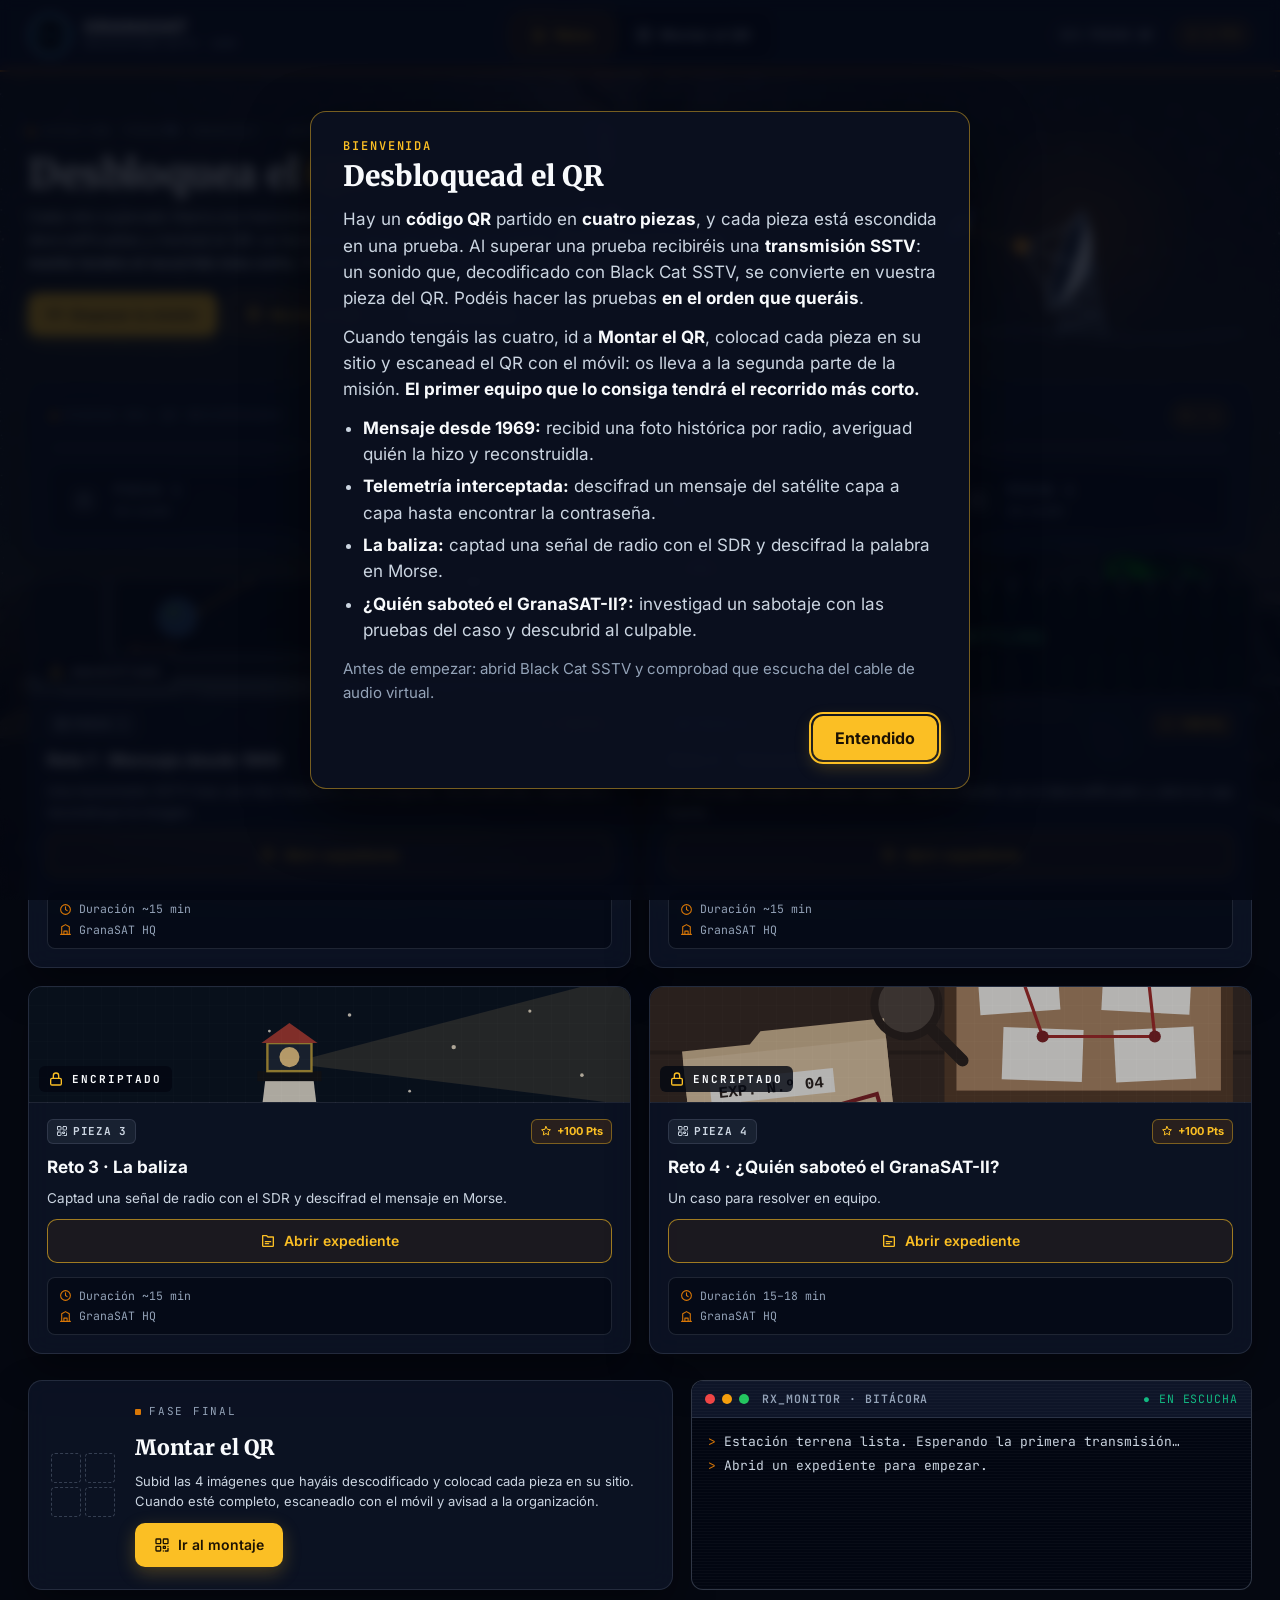
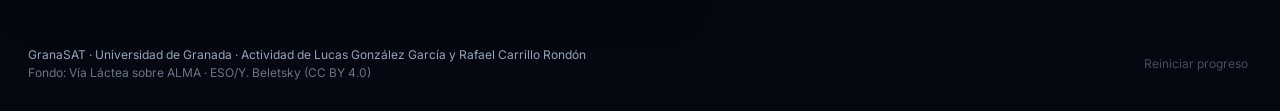
==== commit 869cd175: "Piezas de un QR en lugar de fragmentos del mapa" ====
--- a/web/index.html
+++ b/web/index.html
@@ -3,7 +3,7 @@
 <head>
   <meta charset="UTF-8">
   <meta name="viewport" content="width=device-width, initial-scale=1.0">
-  <title>Desbloquea el Mapa · GranaSAT</title>
+  <title>Desbloquea el QR · GranaSAT</title>
   <link rel="icon" href="assets/img/logo.jpg">
   <link rel="stylesheet" href="css/estilo.css">
   <link rel="stylesheet" href="css/reproductor.css">
@@ -26,10 +26,10 @@
       </a>
       <nav class="nav" aria-label="Secciones">
         <a href="#/panel" data-ruta="panel">Retos</a>
-        <a href="#/montaje" data-ruta="montaje">Montaje del mapa</a>
+        <a href="#/montaje" data-ruta="montaje">Montar el QR</a>
       </nav>
       <div class="cabecera-der">
-        <span class="chip" id="chip-fragmentos">0/4 FRAGMENTOS</span>
+        <span class="chip" id="chip-fragmentos">0/4 PIEZAS QR</span>
         <span class="chip chip-ambar" id="chip-puntos">0 PTS</span>
       </div>
     </div>
@@ -61,6 +61,7 @@
   <script src="assets/data/reto2_cadenas.js"></script>
   <script src="assets/data/reto3_llaves.js"></script>
   <script src="assets/data/reto4_llaves.js"></script>
+  <script src="assets/data/qr.js"></script>
   <script src="js/app.js"></script>
   <script src="js/reto1.js"></script>
   <script src="js/reto2.js"></script>
--- a/web/css/estilo.css
+++ b/web/css/estilo.css
@@ -211,6 +211,8 @@
 .cta-montaje { display: flex; gap: 20px; align-items: center; }
 .cta-montaje .mini-mapa { display: grid; grid-template-columns: repeat(4, 22px); gap: 4px; flex: none; }
 .cta-montaje .mini-mapa div { height: 52px; border-radius: 4px; border: 1px dashed var(--borde-fuerte); }
+.cta-montaje .mini-qr { grid-template-columns: repeat(2, 30px); }
+.cta-montaje .mini-qr div { height: 30px; }
 .cta-montaje .mini-mapa div.ok { border: none; background: linear-gradient(180deg, var(--naranja), var(--ambar)); }
 
 /* ---------- Ventana RX_MONITOR ---------- */
@@ -367,7 +369,7 @@
 
 .cuenta-atras { font-family: var(--mono); font-weight: 700; color: var(--error); }
 
-/* ---------- Montaje del mapa ---------- */
+/* ---------- Montar el QR ---------- */
 .subida {
   display: block;
   border: 2px dashed rgba(251, 191, 36, 0.45); border-radius: 14px; padding: 18px 22px; text-align: center;
@@ -375,21 +377,29 @@
 }
 .subida:hover, .subida.encima { background: rgba(217, 119, 6, 0.12); border-color: var(--ambar); }
 .subida svg { width: 30px; height: 30px; color: var(--ambar); }
-.mesa { display: grid; grid-template-columns: repeat(4, 1fr); gap: 0; margin: 20px auto 0; max-width: 1180px; border-radius: 10px; overflow: hidden; border: 1px solid var(--borde-fuerte); background: rgba(3, 7, 18, 0.6); }
-.hueco-mapa { position: relative; display: flex; flex-direction: column; border-right: 1px dashed var(--borde-fuerte); }
-.hueco-mapa:last-child { border-right: 0; }
-/* Con imagen, las piezas van pegadas: el mapa se ve de una pieza (solo los controles quedan separados) */
-.hueco-mapa.lleno { border-right: 0; }
-.hueco-mapa.lleno .lienzo-pieza { background: #fff; }
-.hueco-mapa.lleno .controles-pieza { border-right: 1px dashed var(--borde-fuerte); }
-.hueco-mapa.lleno .posicion { opacity: 0.55; }
-.hueco-mapa.encima { background: rgba(251, 191, 36, 0.1); }
-.lienzo-pieza { aspect-ratio: 433 / 640; display: grid; place-items: center; overflow: hidden; }
-.lienzo-pieza.apaisado { aspect-ratio: 496 / 640; }
-.lienzo-pieza canvas { width: 100%; height: 100%; display: block; cursor: grab; }
-.lienzo-pieza .vacio { color: var(--texto-3); font-family: var(--mono); font-size: 12px; text-align: center; padding: 10px; }
-.controles-pieza { display: flex; justify-content: center; gap: 4px; padding: 8px; border-top: 1px solid var(--borde); background: rgba(15, 23, 42, 0.85); flex-wrap: wrap; }
-.posicion { position: absolute; top: 8px; left: 8px; font-family: var(--mono); font-size: 11px; padding: 2px 7px; border-radius: 6px; background: rgba(3, 7, 18, 0.85); border: 1px solid var(--borde-fuerte); z-index: 2; }
+/* Tablero 2×2 del QR: piezas pegadas, sin hueco; completo, con margen blanco para poder escanearlo */
+.qr-mesa { display: grid; grid-template-columns: minmax(0, 1fr) auto; gap: 28px; align-items: start; margin-top: 18px; }
+.qr-tablero-caja { display: grid; gap: 14px; justify-items: center; }
+.qr-tablero { display: grid; grid-template-columns: repeat(2, 150px); grid-template-rows: repeat(2, 150px); padding: 12px;
+  border-radius: 10px; border: 1px solid var(--borde-fuerte); background: rgba(3, 7, 18, 0.6); transition: background 0.3s, padding 0.3s; }
+.qr-tablero.completo { padding: 30px; background: #fff; border-color: #fff; }
+.qr-casilla { position: relative; display: grid; place-items: center; outline: 1px dashed var(--borde-fuerte); outline-offset: -1px; }
+.qr-casilla.llena { outline: 0; background: #fff; }
+.qr-casilla.dudosa::after { content: ""; position: absolute; inset: 0; border: 3px solid var(--ambar); pointer-events: none; }
+.qr-casilla canvas { display: block; width: 150px; height: 150px; image-rendering: pixelated; }
+.qr-vacia { display: grid; gap: 4px; text-align: center; font-family: var(--mono); font-size: 13px; color: var(--texto-3); }
+.qr-vacia b { color: var(--texto-2); font-size: 15px; }
+.qr-quitar { position: absolute; top: 4px; right: 4px; width: 26px; height: 26px; display: grid; place-items: center; padding: 0; cursor: pointer;
+  border-radius: 6px; border: 1px solid var(--borde-fuerte); background: rgba(15, 23, 42, 0.85); color: var(--texto-2); opacity: 0; transition: opacity 0.15s; }
+.qr-quitar svg { width: 14px; height: 14px; }
+.qr-casilla:hover .qr-quitar, .qr-quitar:focus-visible { opacity: 1; }
+.qr-tablero.completo .qr-casilla:not(:hover) .qr-quitar { opacity: 0; }
+.qr-estado { margin-top: 16px; }
+.qr-estado p { margin: 0 0 8px; }
+.qr-estado-ok { font-weight: 700; color: #6ee7b7; font-size: 18px; }
+.qr-estado-hora { font-size: 44px; font-weight: 700; color: var(--ambar); letter-spacing: 0.04em; }
+.qr-grande { width: min(84vh, 90vw); height: auto; image-rendering: pixelated; border-radius: 6px; }
+@media (max-width: 900px) { .qr-mesa { grid-template-columns: 1fr; } }
 .opciones-montaje { display: flex; gap: 12px; flex-wrap: wrap; align-items: center; margin-top: 16px; }
 .interruptor { display: inline-flex; align-items: center; gap: 8px; font-size: 14px; color: var(--texto-2); cursor: pointer; }
 .interruptor input { accent-color: var(--ambar); width: 16px; height: 16px; }
@@ -465,8 +475,9 @@
   font-size: 46px; font-weight: 700; letter-spacing: 0.14em; color: var(--ambar); margin: 10px 0 18px; min-height: 60px;
   text-shadow: 0 0 24px rgba(251, 191, 36, 0.55);
 }
-.celebracion-segmentos { display: flex; gap: 8px; justify-content: center; margin-bottom: 14px; }
-.celebracion-segmentos span { width: 56px; height: 8px; border-radius: 99px; background: rgba(255, 255, 255, 0.1); }
+/* Las 4 piezas del QR en su sitio (2×2) */
+.celebracion-segmentos { display: grid; grid-template-columns: repeat(2, 26px); gap: 4px; justify-content: center; margin-bottom: 14px; }
+.celebracion-segmentos span { width: 26px; height: 26px; border-radius: 3px; background: rgba(255, 255, 255, 0.1); }
 .celebracion-segmentos span.ok { background: rgba(251, 191, 36, 0.6); }
 .celebracion-segmentos span.nuevo { background: var(--ambar); box-shadow: 0 0 14px var(--ambar); animation: encender 1.2s ease 0.6s both; }
 @keyframes encender { from { background: rgba(255, 255, 255, 0.1); box-shadow: none; } }
@@ -487,32 +498,77 @@
 .portada { display: grid; grid-template-columns: 1fr 340px; gap: 24px; align-items: center; margin-bottom: 22px; }
 .portada-arte { position: relative; }
 .portada-arte::before { content: ""; position: absolute; inset: 10% 5%; background: radial-gradient(circle, rgba(217, 119, 6, 0.22), transparent 65%); filter: blur(10px); }
-.antena { position: relative; width: 100%; height: auto; display: block; }
-.antena .onda { opacity: 0; animation: onda-antena 1.8s ease-out infinite; }
-@keyframes onda-antena { 0% { opacity: 0; } 25% { opacity: 1; } 100% { opacity: 0; } }
-.ant-parpadeo { animation: parpadeo-suave 1.8s ease-in-out infinite; }
-@keyframes parpadeo-suave { 50% { opacity: 0.25; } }
+.antena { position: relative; width: 100%; height: auto; display: block; overflow: visible; }
 .ant-estrellas circle { fill: #e2e8f0; animation: parpadeo-suave 3s ease-in-out infinite; }
 .ant-estrellas circle:nth-child(2n) { animation-delay: 1.2s; }
 .ant-estrellas circle:nth-child(3n) { animation-delay: 2.1s; }
-.ant-satelite { animation: orbita 9s ease-in-out infinite alternate; }
-@keyframes orbita { from { transform: translate(268px, 34px) rotate(25deg); } to { transform: translate(232px, 56px) rotate(25deg); } }
+@keyframes parpadeo-suave { 50% { opacity: 0.25; } }
+.ant-orbita { fill: none; stroke: rgba(148, 163, 184, 0.35); stroke-width: 1; stroke-dasharray: 2 5; }
+/* El satélite: un CubeSat con sus dos paneles solares */
+.ant-cubo { fill: #cbd5e1; stroke: #64748b; stroke-width: 0.8; }
+.ant-cubo-rejilla { stroke: #94a3b8; stroke-width: 0.6; }
+.ant-panel { fill: #1e3a8a; stroke: #93c5fd; stroke-width: 0.7; }
+.ant-panel-rejilla { stroke: #60a5fa; stroke-width: 0.5; }
+.ant-latiguillo { stroke: #e2e8f0; stroke-width: 0.8; }
+.ant-led { fill: #fbbf24; animation: parpadeo-suave 1.2s steps(2) infinite; }
+/* El enlace de bajada: pulsos que viajan del satélite a la antena */
+.ant-enlace { fill: none; stroke: #fbbf24; stroke-width: 2; stroke-linecap: round; stroke-dasharray: 2 7; opacity: 0; transition: opacity 0.4s; }
+.ant-enlace.activo { opacity: 0.9; animation: ant-pulsos 0.6s linear infinite; }
+@keyframes ant-pulsos { to { stroke-dashoffset: -9; } }
+.ant-recibe circle { fill: none; stroke: #fbbf24; stroke-width: 1.2; opacity: 0; }
+.ant-recibe.activo circle { animation: ant-recibe 1.4s ease-out infinite; }
+.ant-recibe.activo circle:nth-child(2) { animation-delay: 0.7s; }
+@keyframes ant-recibe { 0% { opacity: 0.9; transform: scale(0.4); } 100% { opacity: 0; transform: scale(2.2); } }
+/* La estación: torre de celosía, cabezal y parábola */
+.ant-horizonte { fill: none; stroke: #475569; stroke-width: 2; stroke-linecap: round; }
+.ant-torre { fill: none; stroke: #64748b; stroke-width: 2.4; stroke-linecap: round; }
+.ant-cabeza { fill: #334155; stroke: #94a3b8; stroke-width: 1.2; }
+.ant-parabola { fill: #e2e8f0; stroke: #94a3b8; stroke-width: 1.4; }
+.ant-parabola-nervio { fill: none; stroke: #94a3b8; stroke-width: 1; }
+.ant-borde { fill: #1e293b; stroke: #cbd5e1; stroke-width: 2; }
+.ant-brazos { fill: none; stroke: #cbd5e1; stroke-width: 1.6; }
+.ant-alimentador { fill: #d97706; stroke: #fbbf24; stroke-width: 1.2; }
+.ant-luz { fill: #7c2d12; transition: fill 0.3s; }
+.ant-luz.activo { fill: #fef3c7; }
+@media (prefers-reduced-motion: reduce) {
+  .ant-estrellas circle, .ant-led, .ant-enlace.activo, .ant-recibe.activo circle { animation: none; }
+}
 
 /* ---------- Portadas de las tarjetas ---------- */
 .tarjeta-sello { position: relative; overflow: hidden; }
+/* El estado (candado + ENCRIPTADO / EN CURSO / DESCIFRADO) va en una etiqueta abajo a la izquierda: el dibujo se ve entero */
+.tarjeta-sello { flex-direction: row !important; align-items: flex-end !important; justify-content: flex-start !important; gap: 0 !important; padding: 10px; }
 .tarjeta-sello > svg, .tarjeta-sello > span { position: relative; z-index: 1; }
-.tarjeta-sello > span { padding: 3px 10px; border-radius: 6px; background: rgba(3, 7, 18, 0.65); }
-.tarjeta-arte { position: absolute; inset: 0; opacity: 0.38; filter: blur(2px) saturate(0.8); transition: opacity 0.35s, filter 0.35s; }
+.tarjeta-sello > svg { width: 26px !important; height: 26px !important; padding: 5px 0 5px 8px; border-radius: 6px 0 0 6px; background: rgba(3, 7, 18, 0.8); }
+.tarjeta-sello > span { padding: 5px 10px 5px 7px; border-radius: 0 6px 6px 0; background: rgba(3, 7, 18, 0.8); font-size: 11px !important; line-height: 16px; }
+.tarjeta-arte { position: absolute; inset: 0; opacity: 0.72; filter: saturate(0.85); transition: opacity 0.35s, filter 0.35s; }
 .tarjeta-arte svg { width: 100%; height: 100%; display: block; }
-.tarjeta:hover .tarjeta-arte, .tarjeta.hecho .tarjeta-arte { opacity: 0.75; filter: none; }
-.tarjeta.pronto:hover .tarjeta-arte { opacity: 0.45; filter: blur(1px); }
-.arte-barrido { animation: barrido-arte 3.5s linear infinite; }
-@keyframes barrido-arte { from { transform: translateY(-68px); } to { transform: translateY(52px); } }
-.arte-cifrado {
-  margin: 0; padding: 4px 8px; font-family: var(--mono); font-size: 11px; line-height: 1.35; color: #fbbf24;
-  white-space: pre; animation: caer 14s linear infinite; font-variant-ligatures: none;
-}
-@keyframes caer { from { transform: translateY(-50%); } to { transform: translateY(0); } }
+.tarjeta:hover .tarjeta-arte, .tarjeta.hecho .tarjeta-arte { opacity: 1; filter: none; }
+/* Cada portada, con la escena de su reto (js/ilustraciones.js) */
+.arte-luz { animation: arte-parpadeo 1.6s steps(2) infinite; }
+@keyframes arte-parpadeo { 50% { fill: #2f402d; } }
+.arte-matrix { position: absolute; inset: 0; overflow: hidden; background: #040706; font-family: "JetBrains Mono", var(--mono); font-variant-ligatures: none; }
+/* (más específico que «.tarjeta-sello span», que es la etiqueta de estado) */
+.tarjeta-sello .arte-matrix span { font-weight: 400; letter-spacing: 0; color: #1b8a45 !important; }
+.arte-matrix span { position: absolute; top: 0; white-space: pre; font-size: 11px; line-height: 1.15; color: #1b8a45; animation: arte-caer linear infinite; }
+.arte-matrix span::first-line { color: #eafff1; }
+@keyframes arte-caer { from { transform: translateY(-100%); } to { transform: translateY(120px); } }
+.arte-matrix p { position: absolute; left: 0; right: 0; top: 50%; margin: 0; transform: translateY(-50%); text-align: center; font-size: 17px; letter-spacing: 0.06em;
+  color: #e4fbee; background: rgba(4, 7, 6, 0.85); padding: 6px 0; text-shadow: 0 0 12px rgba(110, 255, 170, 0.35); }
+.arte-matrix p b { font-weight: 400; color: #3dfa7a; }
+.arte-haz { transform-origin: 130px 38px; animation: arte-haz 6s ease-in-out infinite alternate; }
+@keyframes arte-haz { from { transform: rotate(-8deg); } to { transform: rotate(10deg); } }
+.arte-lampara { animation: arte-morse 2.4s steps(1) infinite; }
+@keyframes arte-morse { 0%, 8%, 22%, 30%, 40%, 70%, 100% { opacity: 1; } 4%, 18%, 26%, 36%, 60% { opacity: 0.25; } }
+.arte-ola { animation: arte-ola 3s ease-in-out infinite alternate; }
+@keyframes arte-ola { to { transform: translateX(-20px); } }
+.arte-hilo { stroke-dasharray: 220; stroke-dashoffset: 220; animation: arte-hilo 3s ease forwards 0.4s; }
+@keyframes arte-hilo { to { stroke-dashoffset: 0; } }
+.arte-lupa { animation: arte-lupa 5s ease-in-out infinite alternate; }
+@keyframes arte-lupa { to { transform: translate(-14px, 6px); } }
+@media (prefers-reduced-motion: reduce) {
+  .arte-luz, .arte-matrix span, .arte-haz, .arte-lampara, .arte-ola, .arte-hilo, .arte-lupa { animation: none; stroke-dashoffset: 0; }
+}
 
 /* Glitch en ENCRIPTADO / PRÓXIMAMENTE: dos copias desplazadas que aparecen a ratos */
 .glitch { position: relative; display: inline-block; }
@@ -575,16 +631,6 @@
 .pasos-montaje li.activo .pm-num { color: var(--ambar); border-color: var(--ambar); animation: latido 1.8s ease-in-out infinite; }
 .pasos-montaje li.hecho { color: #a7f3d0; border-color: rgba(16, 185, 129, 0.4); background: rgba(16, 185, 129, 0.08); }
 .pasos-montaje li.hecho .pm-num { background: var(--exito); border-color: var(--exito); color: #03241a; }
-.lienzo-pieza .vacio { width: 100%; display: grid; justify-items: center; gap: 4px; font-family: var(--sans); font-size: 13px; color: var(--texto-2); }
-.lienzo-pieza .vacio small { color: var(--texto-3); font-size: 11.5px; }
-.silueta {
-  width: 58%; aspect-ratio: 433 / 640; border: 2px dashed rgba(251, 191, 36, 0.4); border-radius: 8px; margin-bottom: 8px;
-  display: grid; place-items: center; align-content: center; gap: 6px; color: rgba(251, 191, 36, 0.55);
-  background: repeating-linear-gradient(135deg, rgba(251, 191, 36, 0.04) 0 10px, transparent 10px 20px);
-}
-.silueta b { font-family: var(--serif); font-size: 44px; font-weight: 900; line-height: 1; }
-.silueta svg { width: 22px; height: 22px; }
-.mapa-grande { max-width: 94vw; max-height: 80vh; border-radius: 10px; border: 2px solid var(--ambar); box-shadow: 0 0 40px rgba(217, 119, 6, 0.35); background: #0f172a; }
 
 /* El reto 4 tiene su propia hoja: css/reto4.css (el escritorio del detective) */
 
--- a/web/css/reto2.css
+++ b/web/css/reto2.css
@@ -98,12 +98,19 @@
 /* ---------- Chuleta desplegable a la derecha ---------- */
 .r2-asa {
   position: fixed; z-index: 30; right: 0; top: 50%; transform: translateY(-50%); writing-mode: vertical-rl;
-  padding: 18px 10px; border: 1px solid var(--r2-line-2); border-right: 0; border-radius: 8px 0 0 8px;
-  background: var(--r2-panel); color: var(--r2-ink); font: 700 15px var(--r2-ui); letter-spacing: 0.06em; cursor: pointer;
-  box-shadow: 0 0 0 1px rgba(0, 0, 0, 0.4);
-}
-.r2-asa::after { content: ""; display: block; width: 6px; height: 6px; margin: 10px auto 0; border-radius: 50%; background: var(--r2-scramble); box-shadow: 0 0 8px var(--r2-scramble); }
-.r2-asa:hover { border-color: var(--r2-mute); }
+  padding: 22px 12px; border: 2px solid var(--r2-scramble); border-right: 0; border-radius: 10px 0 0 10px;
+  background: #0b2416; color: var(--r2-code); font: 700 17px var(--r2-ui); letter-spacing: 0.12em; text-transform: uppercase; cursor: pointer;
+  text-shadow: 0 0 10px var(--r2-code-glow); box-shadow: 0 0 18px rgba(61, 250, 122, 0.35), 0 0 0 1px rgba(0, 0, 0, 0.4);
+}
+.r2-asa::after { content: ""; display: block; width: 8px; height: 8px; margin: 12px auto 0; border-radius: 50%; background: var(--r2-scramble); box-shadow: 0 0 10px var(--r2-scramble); }
+.r2-asa:hover { background: #10331f; box-shadow: 0 0 26px rgba(61, 250, 122, 0.55); }
+/* Cuando toca mirar la chuleta, la pestaña late */
+.r2-asa.r2-llama { animation: r2-llamar 1.6s ease-in-out infinite; }
+@keyframes r2-llamar {
+  0%, 100% { box-shadow: 0 0 18px rgba(61, 250, 122, 0.35), 0 0 0 1px rgba(0, 0, 0, 0.4); }
+  50% { box-shadow: 0 0 34px rgba(61, 250, 122, 0.8), 0 0 0 4px rgba(61, 250, 122, 0.25); background: #12402a; }
+}
+@media (prefers-reduced-motion: reduce) { .r2-asa.r2-llama { animation: none; box-shadow: 0 0 30px rgba(61, 250, 122, 0.7); } }
 .r2-asa[hidden] { display: none; }
 .r2-chuleta {
   position: fixed; z-index: 60; top: 0; right: 0; bottom: 0; width: min(360px, 88vw); padding: 22px;
@@ -112,13 +119,12 @@
 }
 .r2-chuleta.abierta { transform: translateX(0); }
 .r2-chuleta-cab { display: flex; justify-content: space-between; align-items: center; gap: 12px; margin-bottom: 6px; }
-.r2-chuleta-cab h2 { margin: 0; font: 700 18px/1.3 var(--r2-ui); }
+.r2-chuleta-cab h2 { margin: 0; font: 700 19px/1.3 var(--r2-ui); color: var(--r2-code); text-shadow: 0 0 12px var(--r2-code-glow); }
 .r2-chuleta .r2-ayuda { margin-bottom: 18px; }
 .r2-formatos { list-style: none; margin: 0; padding: 0; display: grid; gap: 12px; }
-.r2-formatos li { display: grid; gap: 2px; font-size: 15px; color: var(--r2-soft); border-bottom: 1px solid var(--r2-line); padding-bottom: 10px; }
-.r2-formatos li:last-child { border-bottom: 0; padding-bottom: 0; }
-.r2-formatos small { font: 400 14px var(--r2-mono); color: var(--r2-mute); }
-.r2-formatos code { font: 600 13px var(--r2-mono); color: var(--r2-ink); letter-spacing: 0.06em; justify-self: start; border: 1px solid var(--r2-line-2); border-radius: 4px; padding: 0 8px; margin-top: 4px; }
+.r2-formatos li { display: grid; gap: 4px; font-size: 15px; color: var(--r2-ink); border: 1px solid var(--r2-line-2); border-left: 3px solid var(--r2-scramble); border-radius: 6px; padding: 10px 12px; background: rgba(61, 250, 122, 0.04); }
+.r2-formatos small { font: 400 14px var(--r2-mono); color: var(--r2-cmd); }
+.r2-formatos code { order: -1; font: 700 14px var(--r2-mono); color: #04140a; background: var(--r2-scramble); letter-spacing: 0.08em; justify-self: start; border-radius: 4px; padding: 1px 10px; margin-bottom: 2px; box-shadow: 0 0 12px rgba(61, 250, 122, 0.35); }
 
 /* ---------- La receta como circuito ---------- */
 .r2-sesion { font: 400 15px/1.65 var(--r2-mono); min-height: 120px; display: grid; gap: 0; position: relative; }
--- a/web/css/reto3.css
+++ b/web/css/reto3.css
@@ -1,4 +1,4 @@
-/* Reto 3 · La baliza — «la sala de radio de un faro, de noche» (especificaciones/reto3_baliza.md).
+/* Reto 3 · La baliza — «la sala de radio de un faro, de noche» (especificaciones/reto3_baliza.md, versión 2).
    El mar oscuro, latón, baquelita negra y rótulos esmaltados. La firma es la lámpara del faro, a la izquierda, que
    destella al ritmo del Morse. Todo va bajo body[data-vista="reto3"] o con el prefijo .r3-; el reproductor usa el tema
    «faro» (css/reproductor.css). Sin degradados decorativos, sin iconos y sin emoticonos. */
@@ -44,12 +44,12 @@
 body[data-vista="reto3"] .chip { border-radius: 3px; border: 1px solid var(--r3-laton-2); background: transparent; color: var(--r3-esmalte); font: 400 13px var(--r3-mono); }
 body[data-vista="reto3"] .chip-ambar, body[data-vista="reto3"] .chip-verde { color: var(--r3-luz); }
 
-/* ---------- La sala ---------- */
+/* ---------- La sala: plan de fases, objetivo, cuerpo (faro · mesa · chuleta) y pie «Ahora:» ---------- */
 .r3-sala {
-  display: grid; grid-template-rows: auto auto minmax(0, 1fr); gap: 10px; color: var(--r3-esmalte);
+  display: grid; grid-template-rows: auto auto minmax(0, 1fr) auto; gap: 8px; color: var(--r3-esmalte);
   height: calc(100vh - var(--alto-cabecera, 66px) - 26px); min-height: 540px;
 }
-.r3-plan { display: flex; align-items: center; gap: 16px; padding: 8px 14px; background: var(--r3-baquelita); border: 1px solid var(--r3-laton-2); border-radius: 4px; }
+.r3-plan { display: flex; align-items: center; gap: 16px; padding: 6px 14px; background: var(--r3-baquelita); border: 1px solid var(--r3-laton-2); border-radius: 4px; }
 .r3-titulo { margin: 0; white-space: nowrap; font: 700 24px/1 var(--r3-rotulo-f); letter-spacing: 0.08em; color: var(--r3-luz); }
 .r3-fases { display: flex; align-items: center; gap: 4px; margin: 0 auto; padding: 0; list-style: none; }
 .r3-fases li + li::before { content: ""; display: inline-block; width: 16px; height: 2px; margin: 0 4px 4px; vertical-align: middle; background: #3a4352; }
@@ -64,19 +64,48 @@
 .r3-fase.actual .r3-fase-num { background: var(--r3-luz); }
 .r3-fase[aria-current]:not(.actual) { border-color: var(--r3-laton-2); color: var(--r3-luz); }
 .r3-fase:disabled { cursor: default; }
-.r3-orden { margin: 0; padding: 0 4px; font-size: 19px; line-height: 1.4; color: var(--r3-esmalte); }
-.r3-palabra-boton { margin-left: 8px; padding: 0; border: 0; background: none; cursor: pointer; font: 600 17px var(--r3-texto); color: var(--r3-luz); text-decoration: underline; text-underline-offset: 4px; }
-
-.r3-cuerpo { display: grid; grid-template-columns: 210px minmax(0, 1fr); gap: 16px; min-height: 0; }
-.r3-mesa { min-height: 0; overflow-y: auto; padding: 18px 24px 20px; background: var(--r3-baquelita); border: 2px solid var(--r3-laton-2); border-radius: 4px; box-shadow: inset 0 0 0 5px var(--r3-noche-2); }
+.r3-objetivo { margin: 0; padding: 0 4px; font: 600 25px/1.25 var(--r3-texto); color: var(--r3-luz); }
+.r3-ahora {
+  margin: 0; padding: 8px 14px; font-size: 18px; line-height: 1.35; color: var(--r3-esmalte);
+  background: var(--r3-baquelita); border: 1px solid var(--r3-laton-2); border-left: 6px solid var(--r3-luz); border-radius: 4px;
+}
+.r3-ahora > b { margin-right: 6px; font: 700 15px var(--r3-rotulo-f); letter-spacing: 0.12em; color: var(--r3-luz); }
+.r3-palabra-boton { margin-left: 10px; padding: 0; border: 0; background: none; cursor: pointer; font: 600 16px var(--r3-texto); color: var(--r3-luz); text-decoration: underline; text-underline-offset: 4px; }
+
+.r3-cuerpo { display: grid; grid-template-columns: 150px minmax(0, 1fr); gap: 14px; min-height: 0; }
+.r3-cuerpo.con-chuleta { grid-template-columns: 150px minmax(0, 1fr) 340px; }
+.r3-mesa { min-height: 0; overflow-y: auto; padding: 14px 22px 18px; background: var(--r3-baquelita); border: 2px solid var(--r3-laton-2); border-radius: 4px; box-shadow: inset 0 0 0 5px var(--r3-noche-2); }
 .r3-fase-panel[hidden] { display: none; }
-.r3-texto { margin: 0 0 14px; max-width: 70ch; font-size: 19px; line-height: 1.5; }
-.r3-texto b, .r3-pasos b, .r3-metodo b { color: var(--r3-luz); }
-.r3-rotulo { margin: 16px 0 10px; font: 700 17px var(--r3-rotulo-f); letter-spacing: 0.1em; color: var(--r3-laton); }
+.r3-texto { margin: 0 0 12px; max-width: 70ch; font-size: 18px; line-height: 1.45; }
+.r3-texto b, .r3-pasos b, .r3-lista b, .r3-senal-texto b { color: var(--r3-luz); }
+.r3-rotulo { margin: 0 0 8px; font: 700 16px var(--r3-rotulo-f); letter-spacing: 0.1em; color: var(--r3-laton); }
 .r3-rotulo span { margin-left: 8px; font: 400 15px var(--r3-texto); letter-spacing: 0; color: var(--r3-gris); }
-.r3-nota { margin: 8px 0 0; font-size: 16px; color: var(--r3-gris); }
+.r3-nota { margin: 8px 0 0; font-size: 15px; color: var(--r3-gris); }
 .r3-nota b { color: var(--r3-esmalte); font-family: var(--r3-mono); }
-.r3-acciones { display: flex; flex-wrap: wrap; align-items: center; gap: 14px; margin-top: 18px; }
+.r3-aclaracion { margin: 0 0 10px; font-size: 15px; line-height: 1.4; color: var(--r3-gris); }
+.r3-acciones { display: flex; flex-wrap: wrap; align-items: center; gap: 14px; margin-top: 14px; }
+.r3-pasos { margin: 0; padding-left: 24px; display: grid; gap: 6px; max-width: 76ch; font-size: 18px; line-height: 1.4; }
+
+/* ---------- El dibujo del Morse: punto = círculo, raya = barra el triple de larga (en todo el reto) ---------- */
+.r3-morse { display: inline-flex; align-items: center; gap: 0.32em; min-height: 0.5em; font-size: 20px; color: var(--r3-luz); }
+.r3-morse i { display: block; width: 1.5em; height: 0.5em; border-radius: 0.25em; background: currentColor; transition: background 0.04s, box-shadow 0.04s; }
+.r3-morse i.p { width: 0.5em; border-radius: 50%; }
+.r3-morse i.r3-sonando { background: #fff; box-shadow: 0 0 0 3px rgba(255, 210, 122, 0.55), 0 0 14px var(--r3-luz); }
+
+/* Casillas: la letra arriba, grande, y su dibujo debajo (traductor, práctica, hoja de escucha) */
+.r3-casillas { display: flex; flex-wrap: wrap; align-items: stretch; gap: 10px; }
+.r3-casilla {
+  display: grid; justify-items: center; align-content: start; gap: 8px; min-width: 76px; padding: 8px 12px 12px;
+  background: #0a1420; border: 2px solid #3a4352; border-radius: 4px; color: inherit; font: inherit;
+}
+button.r3-casilla { cursor: pointer; }
+.r3-casilla-letra { font: 700 30px/1 var(--r3-rotulo-f); color: var(--r3-esmalte); }
+.r3-casilla.activa { border-color: var(--r3-luz); background: var(--r3-noche-2); }
+.r3-casilla.dudosa .r3-casilla-letra { color: #f0a59a; }
+.r3-casilla.r3-sonando { border-color: var(--r3-luz); background: #2a2a1c; }
+.r3-casilla-vacia { border-style: dashed; }
+.r3-hueco { width: 26px; }
+.r3-vacio { margin: 0; padding: 18px 4px; font-size: 16px; color: var(--r3-gris); }
 
 /* ---------- El faro y su lámpara ---------- */
 .r3-faro { position: relative; display: grid; grid-template-rows: minmax(0, 1fr) auto; overflow: hidden; border: 2px solid var(--r3-laton-2); border-radius: 4px; background: #0a1420; }
@@ -96,7 +125,7 @@
 .r3-franja { fill: var(--r3-rojo); }
 .r3-roca { fill: #2b3445; }
 .r3-mar { fill: #1b263b; }
-.r3-faro-rotulo { margin: 0; padding: 8px 10px; text-align: center; font: 700 14px var(--r3-mono); color: var(--r3-luz); background: var(--r3-baquelita); border-top: 1px solid var(--r3-laton-2); }
+.r3-faro-rotulo { margin: 0; padding: 8px 6px; text-align: center; font: 700 13px/1.4 var(--r3-mono); color: var(--r3-luz); background: var(--r3-baquelita); border-top: 1px solid var(--r3-laton-2); }
 
 /* ---------- Botones de latón ---------- */
 .r3-boton {
@@ -107,95 +136,140 @@
 .r3-boton-sec:hover:not(:disabled) { background: var(--r3-noche-2); border-color: var(--r3-laton); }
 .r3-boton-sec:disabled { cursor: not-allowed; opacity: 0.45; }
 .r3-boton-principal {
-  min-height: 52px; padding: 0 24px; border: 0; color: #1b1406; background: var(--r3-laton); font: 700 18px var(--r3-rotulo-f); letter-spacing: 0.06em;
+  min-height: 50px; padding: 0 22px; border: 0; color: #1b1406; background: var(--r3-laton); font: 700 17px var(--r3-rotulo-f); letter-spacing: 0.06em;
   box-shadow: inset 0 0 0 2px #e4c766, 0 4px 0 #6b5216;
 }
 .r3-boton-principal:hover:not(:disabled) { background: #d6b13a; }
 .r3-boton-principal:active:not(:disabled) { transform: translateY(3px); box-shadow: inset 0 0 0 2px #e4c766, 0 1px 0 #6b5216; }
 .r3-boton-principal:disabled { cursor: not-allowed; color: #4a4a40; background: #6b6a5e; box-shadow: none; }
 .r3-plan .r3-boton { min-height: 40px; padding: 0 12px; font-size: 15px; }
-.r3-reserva { margin-left: auto; min-height: 36px; padding: 0 10px; font-size: 14px; color: var(--r3-gris); background: none; border: 1px dashed #3a4352; }
-.r3-reserva:hover { color: var(--r3-esmalte); border-color: var(--r3-laton-2); }
-
-/* Pulsadores PUNTO y RAYA, como un manipulador de latón */
-.r3-teclado { display: flex; flex-wrap: wrap; align-items: center; gap: 12px; margin-top: 14px; }
+.r3-reserva { margin-left: auto; padding: 4px 6px; cursor: pointer; font: 400 13px var(--r3-texto); color: #6f7a87; background: none; border: 0; text-decoration: underline; text-underline-offset: 3px; }
+.r3-reserva:hover { color: var(--r3-esmalte); }
+
+/* Pulsadores PUNTO, RAYA y SIGUIENTE LETRA, como un manipulador de latón */
+.r3-teclado { display: flex; flex-wrap: wrap; align-items: center; gap: 10px; margin-top: 12px; }
 .r3-tecla {
-  display: inline-grid; justify-items: center; min-width: 120px; min-height: 64px; padding: 6px 18px; cursor: pointer; border: 0; border-radius: 6px;
-  font: 700 16px var(--r3-rotulo-f); letter-spacing: 0.08em; color: #1b1406; background: var(--r3-laton);
+  display: inline-flex; align-items: center; justify-content: center; gap: 10px; min-width: 110px; min-height: 60px; padding: 6px 14px; cursor: pointer;
+  border: 0; border-radius: 6px; font: 700 17px var(--r3-rotulo-f); letter-spacing: 0.04em; text-transform: uppercase; color: #1b1406; background: var(--r3-laton);
   box-shadow: inset 0 0 0 2px #e4c766, 0 5px 0 #6b5216, 0 5px 0 2px #000; transition: transform 0.05s, box-shadow 0.05s;
 }
-.r3-tecla span { font: 700 26px/1 var(--r3-mono); }
+.r3-tecla-ancha { min-width: 0; }
+.r3-tecla-p, .r3-tecla-r { display: block; width: 12px; height: 12px; border-radius: 50%; background: #1b1406; }
+.r3-tecla-r { width: 36px; border-radius: 6px; }
 .r3-tecla:hover { background: #d6b13a; }
 .r3-tecla:active { transform: translateY(4px); box-shadow: inset 0 0 0 2px #e4c766, 0 1px 0 #6b5216, 0 1px 0 2px #000; }
 
-/* ---------- Curso ---------- */
-.r3-pestanas { display: flex; flex-wrap: wrap; gap: 6px; margin-bottom: 18px; }
-.r3-pestana { padding: 8px 14px; cursor: pointer; border: 1px solid #3a4352; border-radius: 3px; background: none; font: 600 16px var(--r3-texto); color: var(--r3-gris); }
-.r3-pestana:hover { color: var(--r3-esmalte); border-color: var(--r3-laton-2); }
-.r3-pestana[aria-selected="true"] { color: var(--r3-luz); border-color: var(--r3-laton); background: var(--r3-noche-2); }
-.r3-ejemplo { display: flex; align-items: center; gap: 20px; padding: 14px 18px; background: var(--r3-noche-2); border-radius: 4px; max-width: 520px; }
-.r3-letra { font: 700 34px/1 var(--r3-rotulo-f); color: var(--r3-esmalte); }
-.r3-simbolos { font: 700 26px var(--r3-mono); letter-spacing: 0.06em; color: var(--r3-luz); }
-.r3-letras { display: grid; grid-template-columns: repeat(3, minmax(0, 200px)); gap: 12px; }
-.r3-letra-boton {
-  display: flex; align-items: center; justify-content: space-between; gap: 12px; padding: 14px 18px; cursor: pointer;
-  border: 1px solid var(--r3-laton-2); border-radius: 4px; background: var(--r3-noche-2); color: inherit;
-}
-.r3-letra-boton:hover { border-color: var(--r3-luz); }
-.r3-ejercicio { display: flex; align-items: center; gap: 22px; flex-wrap: wrap; }
-.r3-escrito { min-width: 260px; min-height: 52px; margin: 0; padding: 8px 16px; display: flex; align-items: center; font: 700 28px var(--r3-mono); color: var(--r3-luz); background: #0a1420; border: 1px solid #3a4352; border-radius: 3px; }
-.r3-mensaje { min-height: 1.4em; margin: 12px 0 0; font-size: 18px; color: var(--r3-esmalte); }
+/* ---------- Aprender: la escuela de Morse en tres bloques ---------- */
+.r3-bloque { padding: 2px 0 12px; }
+.r3-bloque + .r3-bloque { padding-top: 12px; border-top: 1px solid #2c3442; }
+.r3-regla-de-oro { margin: 0 0 12px; padding: 8px 12px; font-size: 18px; line-height: 1.5; background: var(--r3-noche-2); border-radius: 4px; }
+.r3-regla-de-oro b { color: var(--r3-luz); }
+.r3-regla-de-oro .r3-morse { font-size: 15px; vertical-align: middle; }
+.r3-regla-de-oro .r3-palabra-boton { float: right; margin: 2px 0 0 12px; font-size: 15px; color: var(--r3-gris); }
+.r3-casillas-traductor { margin-top: 10px; min-height: 80px; }
+.r3-escrito { min-height: 84px; }
+.r3-bloque .r3-teclado { margin-top: 10px; }
+.r3-bloque-titulo { display: flex; align-items: center; gap: 10px; margin: 0 0 10px; font: 700 19px var(--r3-rotulo-f); letter-spacing: 0.06em; color: var(--r3-laton); }
+.r3-bloque-titulo small { margin-left: 4px; font: 400 14px var(--r3-texto); letter-spacing: 0; color: var(--r3-gris); }
+.r3-bloque-titulo span { display: inline-grid; place-items: center; width: 26px; height: 26px; border-radius: 50%; font: 700 14px var(--r3-mono); color: var(--r3-baquelita); background: var(--r3-laton); }
+.r3-traductor-fila { display: flex; flex-wrap: wrap; align-items: center; gap: 12px; }
+.r3-campo.r3-campo-traductor { flex: 1 1 320px; width: auto; text-transform: none; letter-spacing: 0.04em; font-size: 22px; }
+.r3-campo-traductor::placeholder { font: 400 17px var(--r3-texto); letter-spacing: 0; color: #6f7a87; }
+.r3-ejercicio-num { margin: 0 0 8px; font-size: 17px; }
+.r3-ejercicio { display: flex; align-items: center; gap: 16px; }
+.r3-ejercicio-resultado { flex: 1 1 0; display: grid; gap: 8px; justify-items: start; min-width: 0; }
+.r3-ejercicio-resultado .r3-mensaje { margin: 0; font-size: 17px; line-height: 1.35; }
+.r3-escrito { min-height: 84px; }
+.r3-mensaje { min-height: 1.4em; margin: 10px 0 0; font-size: 18px; color: var(--r3-esmalte); }
 .r3-mensaje.ok { color: var(--r3-luz); }
 .r3-mensaje.error { color: #f0a59a; }
-.r3-metodo, .r3-pasos { margin: 0 0 6px; padding-left: 26px; display: grid; gap: 8px; max-width: 76ch; font-size: 19px; line-height: 1.45; }
-
-/* ---------- Sintonía: la placa esmaltada con la frecuencia ---------- */
-.r3-placa { display: inline-grid; gap: 4px; margin-bottom: 20px; padding: 14px 26px 16px; color: var(--r3-baquelita); background: var(--r3-esmalte); border: 3px solid var(--r3-laton-2); border-radius: 6px; box-shadow: 0 0 0 4px var(--r3-baquelita), 0 0 0 5px var(--r3-laton-2); }
-.r3-placa-rotulo { margin: 0; font: 700 15px var(--r3-rotulo-f); letter-spacing: 0.08em; }
-.r3-frecuencia { margin: 0; font: 700 46px/1.1 var(--r3-mono); color: var(--r3-baquelita); }
-.r3-frecuencia small { font-size: 22px; }
-
-/* ---------- Hoja de escucha ---------- */
-.r3-hoja { display: flex; flex-wrap: wrap; gap: 10px; }
-.r3-casilla {
-  display: grid; justify-items: center; gap: 4px; min-width: 96px; padding: 10px 12px 8px; cursor: pointer;
-  background: #0a1420; border: 2px solid #3a4352; border-radius: 4px; color: inherit;
-}
-.r3-casilla.activa { border-color: var(--r3-luz); }
-.r3-casilla-simbolos { min-height: 30px; font: 700 22px var(--r3-mono); color: var(--r3-luz); }
-.r3-casilla-letra { font: 700 26px/1 var(--r3-rotulo-f); color: var(--r3-esmalte); }
-
-/* ---------- Respuesta y entrega ---------- */
+
+/* ---------- Sintonizar: la placa esmaltada y la lista de comprobación ---------- */
+.r3-sintonia { display: grid; grid-template-columns: 320px minmax(0, 1fr); gap: 28px; align-items: start; }
+.r3-sintonia-placa .r3-aclaracion { margin-top: 4px; font-size: 16px; }
+.r3-pistas-radio .r3-pista { font-size: 16px; }
+.r3-pista .r3-coste { display: block; margin-top: 4px; font-size: 13px; color: var(--r3-gris); }
+.r3-pistas-radio .r3-pista .r3-boton { min-height: 40px; font-size: 15px; }
+.r3-sintonia-pasos { margin: 0; padding: 0; list-style: none; display: grid; gap: 18px; }
+.r3-sintonia-pasos li { display: grid; grid-template-columns: 32px minmax(0, 1fr); gap: 12px; align-items: start; }
+.r3-sintonia-pasos p { margin: 3px 0 10px; font-size: 18px; line-height: 1.4; }
+.r3-sintonia-pasos b { color: var(--r3-luz); }
+.r3-paso-num { display: inline-grid; place-items: center; width: 32px; height: 32px; border-radius: 50%; font: 700 16px var(--r3-mono); color: var(--r3-baquelita); background: var(--r3-laton); }
+.r3-regla-tramos { display: grid; grid-template-columns: repeat(8, minmax(0, 1fr)); border: 2px solid var(--r3-laton-2); border-radius: 4px; background: var(--r3-baquelita); }
+.r3-placa { display: inline-grid; gap: 4px; margin: 6px 0 14px 5px; padding: 12px 22px 14px; color: var(--r3-baquelita); background: var(--r3-esmalte); border: 3px solid var(--r3-laton-2); border-radius: 6px; box-shadow: 0 0 0 4px var(--r3-baquelita), 0 0 0 5px var(--r3-laton-2); }
+.r3-placa-rotulo { margin: 0; font: 700 14px var(--r3-rotulo-f); letter-spacing: 0.08em; }
+.r3-frecuencia { margin: 0; white-space: nowrap; font: 700 32px/1.15 var(--r3-mono); color: var(--r3-baquelita); }
+.r3-frecuencia small { font-size: 20px; }
+.r3-tramo { display: grid; gap: 2px; padding: 8px 2px 6px; cursor: pointer; text-align: center; color: var(--r3-esmalte); background: none; border: 0; border-left: 1px solid var(--r3-laton-2); font: inherit; }
+.r3-tramo:first-child { border-left: 0; }
+.r3-tramo b { font: 700 18px/1 var(--r3-mono); color: var(--r3-luz); }
+.r3-tramo span { font-size: 11px; color: var(--r3-gris); }
+.r3-tramo:hover { background: #222a36; }
+.r3-tramo:focus-visible { outline: 3px solid var(--r3-luz); outline-offset: -3px; }
+.r3-tramo.mirado { background: var(--r3-laton-2); }
+.r3-tramo.mirado b { color: var(--r3-baquelita); text-decoration: line-through 2px; }
+.r3-tramo.mirado span { color: var(--r3-baquelita); }
+/* ---------- Escuchar: cómo es la señal, cómo hacerlo, hoja de escucha ---------- */
+.r3-senal { margin-bottom: 12px; padding: 6px 12px 8px; border: 1px solid #3a4352; border-radius: 4px; background: #0a1420; }
+.r3-senal .r3-tiempo { max-height: 104px; }
+.r3-tiempo { display: block; width: 100%; height: auto; }
+.r3-tiempo text { font: 600 10px var(--r3-texto); fill: var(--r3-esmalte); }
+.r3-tiempo .r3-tiempo-peque { font-size: 9px; fill: var(--r3-gris); }
+.r3-tiempo .r3-tiempo-puntos { font: 700 13px var(--r3-mono); fill: var(--r3-luz); }
+.r3-tiempo-eje { stroke: #3a4352; stroke-width: 1.5; }
+.r3-tiempo-largo, .r3-tiempo-letra rect, .r3-tiempo-letra circle { fill: var(--r3-luz); }
+.r3-tiempo-llave { fill: none; stroke: var(--r3-gris); stroke-width: 1; }
+.r3-tiempo-vuelta { fill: none; stroke: var(--r3-laton-2); stroke-width: 1.2; stroke-dasharray: 4 3; }
+.r3-tiempo-punta { fill: var(--r3-laton-2); }
+.r3-tiempo-silencio { fill: none; stroke: var(--r3-gris); stroke-width: 1; stroke-dasharray: 3 3; }
+.r3-tiempo-zumbido { fill: none; stroke: var(--r3-gris); stroke-width: 1; }
+.r3-senal-texto { margin: 4px 0 0; font-size: 15px; line-height: 1.35; }
+.r3-hoja .r3-morse { font-size: 15px; }
+.r3-hoja { min-height: 84px; }
+.r3-aviso { margin: 8px 0 0; font-size: 15px; color: #f0a59a; }
+.r3-aviso[hidden] { display: none; }
+.r3-formada { display: flex; flex-wrap: wrap; align-items: center; gap: 12px; margin-top: 14px; padding: 6px 6px 6px 14px; background: var(--r3-noche-2); border-radius: 4px; }
+.r3-formada .r3-boton-principal { min-height: 42px; font-size: 15px; }
+.r3-formada-rotulo { font: 700 15px var(--r3-rotulo-f); letter-spacing: 0.1em; color: var(--r3-laton); }
+.r3-formada-palabra { min-width: 130px; font: 700 24px var(--r3-mono); letter-spacing: 0.2em; color: var(--r3-luz); }
+
+/* ---------- Responder y entrega ---------- */
 .r3-respuesta { display: flex; flex-wrap: wrap; align-items: center; gap: 12px 16px; }
 .r3-respuesta label { flex-basis: 100%; font: 700 17px var(--r3-rotulo-f); letter-spacing: 0.08em; color: var(--r3-laton); }
 .r3-campo {
-  width: min(380px, 100%); min-height: 52px; padding: 0 16px; border: 2px solid var(--r3-laton-2); border-radius: 3px; background: #0a1420;
+  width: min(380px, 100%); min-height: 50px; padding: 0 16px; border: 2px solid var(--r3-laton-2); border-radius: 3px; background: #0a1420;
   font: 700 24px var(--r3-mono); letter-spacing: 0.12em; text-transform: uppercase; color: var(--r3-luz); caret-color: var(--r3-luz);
 }
 .r3-campo:disabled { color: var(--r3-gris); }
 .r3-intentos { margin: 6px 0 0; font-size: 16px; color: var(--r3-gris); }
-.r3-pistas { margin-top: 10px; }
+.r3-pistas { margin-top: 18px; }
 .r3-pista { margin: 0 0 10px; font-size: 18px; line-height: 1.45; max-width: 76ch; }
 .r3-pista.abierta b { color: var(--r3-luz); }
 .r3-entrega[hidden], .r3-responder[hidden] { display: none; }
 .r3-recibida { margin: 0 0 10px; font: 700 30px var(--r3-rotulo-f); letter-spacing: 0.1em; color: var(--r3-luz); }
 
-/* ---------- Tabla de Morse en un cajón ---------- */
-.r3-tabla {
-  position: fixed; z-index: 60; top: 0; right: 0; bottom: 0; width: min(380px, 90vw); overflow-y: auto; padding: 20px 22px;
-  color: var(--r3-baquelita); background: var(--r3-esmalte); border-left: 4px solid var(--r3-laton-2); box-shadow: -20px 0 40px rgba(0, 0, 0, 0.5);
-  transform: translateX(105%); transition: transform 0.22s ease;
-}
-.r3-tabla.abierta { transform: none; }
-.r3-tabla-cab { display: flex; justify-content: space-between; align-items: center; gap: 10px; margin-bottom: 12px; }
-.r3-tabla-cab h2 { margin: 0; font: 700 20px var(--r3-rotulo-f); letter-spacing: 0.08em; }
-.r3-tabla .r3-boton-sec { color: var(--r3-baquelita); border-color: var(--r3-baquelita); }
-.r3-tabla .r3-boton-sec:hover { background: #e0d5bd; }
-.r3-tabla dl { margin: 0; display: grid; grid-template-columns: 1fr 1fr; gap: 4px 18px; }
-.r3-tabla dl div { display: flex; align-items: baseline; gap: 12px; padding: 3px 0; border-bottom: 1px solid #d6cbb4; }
-.r3-tabla dt { width: 1.4em; font: 700 20px var(--r3-rotulo-f); }
-.r3-tabla dd { margin: 0; font: 700 18px var(--r3-mono); }
-
+/* ---------- La chuleta: columna fija a la derecha en Aprender y Escuchar ---------- */
+.r3-chuleta {
+  display: none; min-height: 0; overflow-y: auto; padding: 10px 12px; color: var(--r3-baquelita); background: var(--r3-esmalte);
+  border: 3px solid var(--r3-laton-2); border-radius: 4px;
+}
+.con-chuleta .r3-chuleta { display: block; }
+.r3-chuleta-cab { display: flex; align-items: center; justify-content: space-between; gap: 10px; }
+.r3-chuleta-cab h3 { margin: 0; font: 700 18px var(--r3-rotulo-f); letter-spacing: 0.08em; }
+.r3-chuleta-cerrar, .r3-chuleta-abrir { display: none; }
+.r3-chuleta .r3-boton-sec { color: var(--r3-baquelita); border-color: var(--r3-baquelita); }
+.r3-chuleta-ayuda { margin: 0 0 4px; font-size: 13px; color: #5a5446; }
+.r3-chuleta-letras { display: grid; grid-template-columns: repeat(3, minmax(0, 1fr)); gap: 0 4px; }
+.r3-chuleta-fila {
+  display: flex; align-items: center; gap: 6px; min-height: 24px; padding: 1px 4px; cursor: pointer; text-align: left;
+  border: 1px solid transparent; border-radius: 3px; background: none; color: inherit;
+}
+.r3-chuleta-fila:hover { border-color: var(--r3-laton-2); background: #e6dcc4; }
+.r3-chuleta-fila.r3-sonando { background: var(--r3-baquelita); }
+.r3-chuleta-fila.r3-sonando .r3-chuleta-letra { color: var(--r3-luz); }
+.r3-chuleta-letra { width: 1em; font: 700 17px var(--r3-rotulo-f); }
+.r3-chuleta .r3-morse { gap: 0.28em; font-size: 10px; color: var(--r3-baquelita); }
+.r3-chuleta .r3-morse i.r3-sonando { background: var(--r3-luz); }
 /* ---------- Capas comunes: bloqueo por pista y tutorial ---------- */
 body[data-vista="reto3"] .bloqueo-pista { background: rgba(10, 20, 32, 0.9); backdrop-filter: none; }
 body[data-vista="reto3"] .bloqueo-caja { border: 2px solid var(--r3-laton-2); border-radius: 4px; color: var(--r3-esmalte); font-family: var(--r3-texto); background: var(--r3-baquelita); box-shadow: 0 0 0 5px var(--r3-noche-2); }
@@ -219,15 +293,35 @@
 body[data-vista="reto3"] .tut-final b { color: var(--r3-luz) !important; }
 body[data-vista="reto3"] .tut-entendido { border-radius: 3px; font: 700 18px var(--r3-rotulo-f); letter-spacing: 0.06em; color: #1b1406; background: var(--r3-laton); box-shadow: inset 0 0 0 2px #e4c766, 0 4px 0 #6b5216; }
 
-/* ---------- Movimiento reducido y pantallas estrechas ---------- */
+/* ---------- Movimiento reducido y pantallas pequeñas ---------- */
 @media (prefers-reduced-motion: reduce) {
   .r3-haz { animation: none; opacity: 0.6; }
-  .r3-boton, .r3-tecla, .r3-tabla, .r3-lampara, .r3-lampara-halo { transition: none; }
-}
+  .r3-boton, .r3-tecla, .r3-chuleta, .r3-lampara, .r3-lampara-halo, .r3-morse i { transition: none; }
+}
+/* Poca altura (portátil con la barra del navegador): todo un poco más compacto */
+@media (max-height: 720px) {
+  .r3-sala { gap: 6px; }
+  .r3-objetivo { font-size: 21px; }
+  .r3-ahora { padding: 6px 12px; font-size: 16px; }
+  .r3-mesa { padding: 10px 18px 14px; }
+  .r3-tecla { min-height: 52px; }
+  .r3-casilla { padding: 6px 10px 10px; gap: 6px; }
+  .r3-casilla-letra { font-size: 26px; }
+  .r3-chuleta-fila { min-height: 23px; }
+}
+/* Ventana estrecha: el faro arriba y la chuleta vuelve a ser un cajón */
 @media (max-width: 1100px) {
   .r3-sala { height: auto; }
   .r3-plan { flex-wrap: wrap; }
   .r3-fases { order: 3; width: 100%; flex-wrap: wrap; }
-  .r3-cuerpo { grid-template-columns: 1fr; }
-  .r3-faro { height: 220px; }
-}
+  .r3-cuerpo, .r3-cuerpo.con-chuleta { grid-template-columns: 1fr; }
+  .r3-faro { height: 200px; }
+  .r3-plan .r3-chuleta-abrir { display: inline-flex; }
+  .r3-chuleta, .con-chuleta .r3-chuleta {
+    display: block; position: fixed; z-index: 60; top: 0; right: 0; bottom: 0; width: min(360px, 92vw); border-radius: 0;
+    box-shadow: -20px 0 40px rgba(0, 0, 0, 0.5); transform: translateX(105%); visibility: hidden; transition: transform 0.22s ease, visibility 0.22s;
+  }
+  .r3-chuleta.abierta { transform: none; visibility: visible; }
+  .r3-chuleta-cerrar { display: inline-flex; }
+  .r3-sintonia { grid-template-columns: 1fr; }
+}
--- a/web/css/tutoriales.css
+++ b/web/css/tutoriales.css
@@ -24,6 +24,18 @@
   display: grid; place-items: center; font: 800 15px var(--mono); color: #1c1203; background: var(--ambar);
 }
 .tut-pasos b { color: var(--texto); }
+/* Reto 2: las capas del mensaje, una dentro de otra como una cebolla */
+.tut-capas { display: grid; grid-template-columns: minmax(0, 1.15fr) minmax(0, 1fr); gap: 18px; align-items: center; margin: 0 0 12px; }
+.tut-capas p { margin: 0 !important; }
+@media (max-width: 640px) { .tut-capas { grid-template-columns: 1fr; } }
+.tut-cebolla div { padding: 3px 8px 7px; border: 1px solid currentColor; border-radius: 12px; }
+.tut-cebolla > div { color: var(--texto-3); }
+.tut-cebolla span { display: block; margin-bottom: 3px; font: 600 13px var(--mono); letter-spacing: 0.04em; color: var(--texto-2); }
+.tut-cebolla .tut-cebolla-centro { padding: 6px; text-align: center; font: 700 14px var(--mono); color: var(--texto); }
+body[data-vista="reto2"] .tut-cebolla > div { color: var(--r2-line-2); }
+body[data-vista="reto2"] .tut-cebolla div div { color: var(--r2-scramble-dim); }
+body[data-vista="reto2"] .tut-cebolla span { font-family: var(--r2-mono); color: var(--r2-soft); }
+body[data-vista="reto2"] .tut-cebolla .tut-cebolla-centro { font-family: var(--r2-mono); color: var(--r2-code); border-color: var(--r2-scramble); text-shadow: 0 0 12px var(--r2-code-glow); }
 .tut-final { padding-top: 12px; border-top: 1px solid var(--borde); }
 .tut-final b { color: var(--ambar) !important; }
 .tut-pie { font-size: 15px; color: var(--texto-3) !important; }
--- a/web/css/cinematicas.css
+++ b/web/css/cinematicas.css
@@ -20,7 +20,7 @@
 .cine.p-titulo .cine-titulo, .cine.fin .cine-titulo { opacity: 1; transform: none; }
 .cine-titulo p { margin: 0; }
 
-/* Constelaciones: las líneas se trazan y las estrellas aparecen */
+/* Pieza del QR (antes, constelaciones): los marcos se trazan y los módulos aparecen uno tras otro */
 .cine-constelacion { width: 100%; height: 100%; overflow: visible; }
 .cine-linea { stroke-dasharray: 1; stroke-dashoffset: 1; stroke-width: 0.5; fill: none; animation: cine-trazo 0.6s ease forwards; animation-play-state: paused; }
 .cine-estrella { opacity: 0; transform-box: fill-box; transform-origin: center; animation: cine-estrella 0.5s ease forwards; animation-play-state: paused; }
@@ -29,6 +29,8 @@
 .cine .cine-linea, .cine .cine-estrella { animation-play-state: running; }
 .cine.fin .cine-linea { animation: none; stroke-dashoffset: 0; }
 .cine.fin .cine-estrella { animation: none; opacity: 1; }
+.cine-qr-otra { opacity: 0.35; }
+.cine-qr .cine-estrella { animation-duration: 0.3s; }
 
 /* ========== Reto 1 · Despegue (sala de control) ========== */
 .cine-reto1 { background: #0b0d0e; color: #f1ead6; }
@@ -59,8 +61,8 @@
 @keyframes cine-humo { 0% { opacity: 0.9; transform: translate(0, 0) scale(0.5); } 100% { opacity: 0; transform: translate(calc((var(--i) - 4) * 70px), -40px) scale(2.4); } }
 .cine-reto1.p-despegue .cine-escena { animation: cine-sacudida 0.09s linear 0s 30; }
 @keyframes cine-sacudida { 25% { transform: translate(2px, -1px); } 75% { transform: translate(-2px, 1px); } }
-.cine-orion { position: absolute; left: 50%; top: 10%; width: min(46vh, 420px); height: min(46vh, 420px); transform: translateX(-50%); opacity: 0; }
-.cine-reto1.p-espacio .cine-orion, .cine-reto1.fin .cine-orion { opacity: 1; }
+.cine-qr1 { position: absolute; left: 50%; top: 10%; width: min(46vh, 420px); height: min(46vh, 420px); transform: translateX(-50%); opacity: 0; }
+.cine-reto1.p-espacio .cine-qr1, .cine-reto1.fin .cine-qr1 { opacity: 1; }
 .cine-reto1 .cine-linea { stroke: #e3a21a; }
 .cine-reto1 .cine-estrella { fill: #f3ead2; }
 .cine-luces { position: absolute; left: 50%; bottom: 33%; transform: translateX(-50%); display: flex; gap: 22px; opacity: 0; transition: opacity 0.5s; }
@@ -81,8 +83,8 @@
 .cine-reto2 { background: #040706; color: #e4fbee; }
 .cine-lluvia { position: absolute; inset: 0; width: 100%; height: 100%; opacity: 0.85; transition: opacity 1.5s; }
 .cine-reto2.p-titulo .cine-lluvia, .cine-reto2.fin .cine-lluvia { opacity: 0.35; }
-.cine-cygnus { position: absolute; left: 50%; top: 44%; width: min(58vh, 560px); height: min(58vh, 560px); transform: translate(-50%, -50%); opacity: 0; }
-.cine-reto2.p-constelacion .cine-cygnus, .cine-reto2.fin .cine-cygnus { opacity: 1; }
+.cine-qr2 { position: absolute; left: 50%; top: 44%; width: min(58vh, 560px); height: min(58vh, 560px); transform: translate(-50%, -50%); opacity: 0; }
+.cine-reto2.p-constelacion .cine-qr2, .cine-reto2.fin .cine-qr2 { opacity: 1; }
 .cine-reto2 .cine-linea { stroke: #3dfa7a; stroke-width: 0.4; filter: drop-shadow(0 0 1.5px #3dfa7a); }
 .cine-reto2 .cine-estrella { fill: #e4fbee; filter: drop-shadow(0 0 2px #3dfa7a); }
 .cine-palabra {
@@ -103,10 +105,10 @@
 /* ========== Reto 3 · Faro ========== */
 .cine-reto3 { background: #0a1420; color: #efe6d2; }
 .cine-reto3 .cine-cielo { position: absolute; inset: 0; width: 100%; height: 100%; fill: #efe6d2; opacity: 0.6; }
-.cine-lyra { position: absolute; right: 12%; top: 8%; width: min(52vh, 460px); height: min(52vh, 460px); }
+.cine-qr3 { position: absolute; right: 12%; top: 8%; width: min(52vh, 460px); height: min(52vh, 460px); }
 .cine-reto3 .cine-linea { stroke: #ffd27a; stroke-width: 0.45; }
 .cine-reto3 .cine-estrella { fill: #fff6dc; filter: drop-shadow(0 0 2px #ffd27a); }
-.cine-reto3:not(.p-constelacion):not(.fin) .cine-lyra { visibility: hidden; }
+.cine-reto3:not(.p-constelacion):not(.fin) .cine-qr3 { visibility: hidden; }
 .cine-faro { position: absolute; left: 0; bottom: 8%; height: 70%; width: auto; overflow: visible; }
 .cine-haz { fill: #ffd27a; opacity: 0; transform-origin: 110px 72px; transform: rotate(40deg); }
 .cine-reto3.p-haz .cine-haz { animation: cine-barrido 4.6s ease-in-out forwards; }
